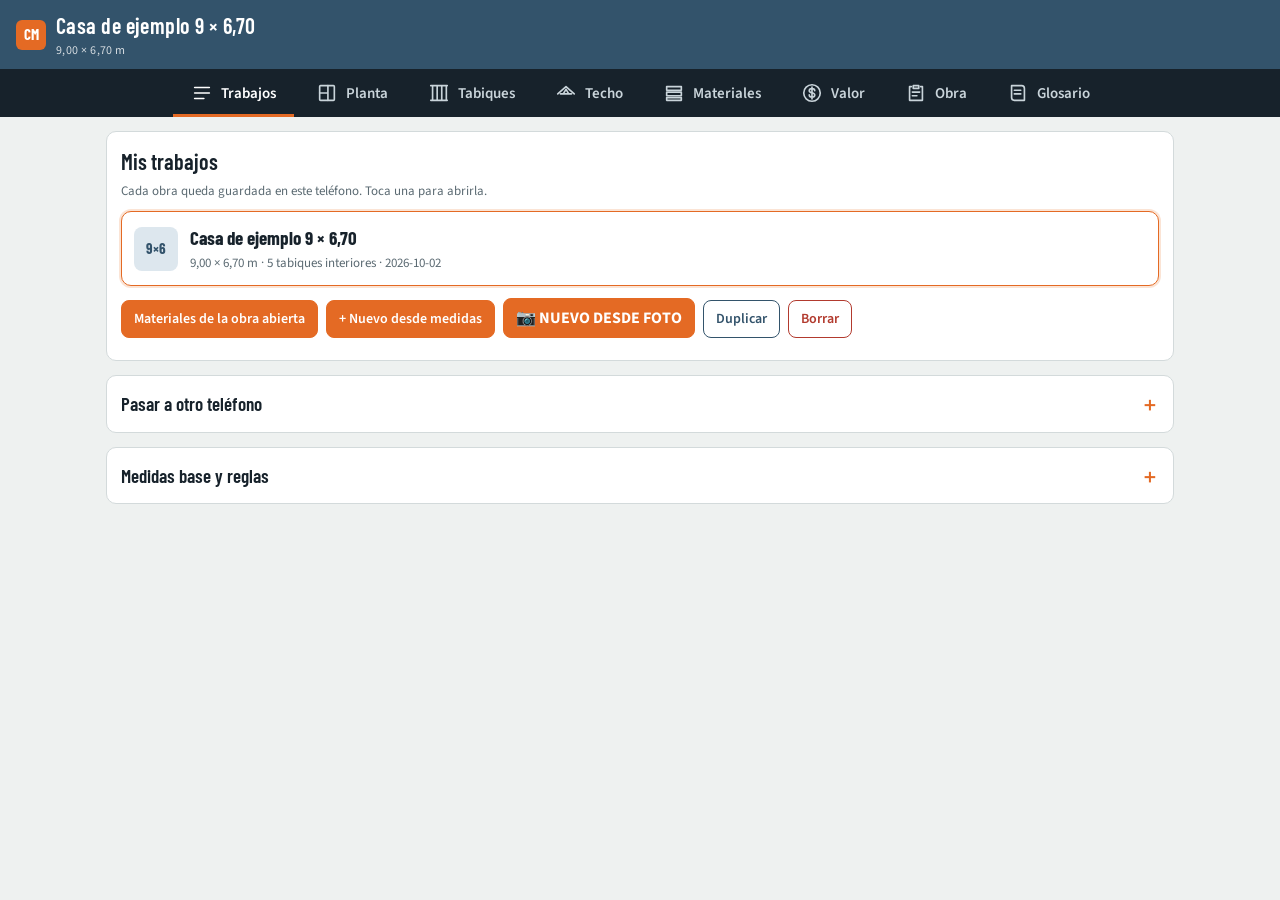
==== cubicador/index.html @ 09c69c4e "cubicador v0.18c: fierros 3 mm, pollos automaticos, cerchas en orden Co-Authored-By: Claude Opus 5.5" ====
<!doctype html>
<html lang="es">
<head>
<meta charset="utf-8">
<meta name="viewport" content="width=device-width, initial-scale=1, viewport-fit=cover">
<meta name="theme-color" content="#33536b">
<meta charset="utf-8">
<title>Cubicador Metalcon</title>
<link rel="preconnect" href="https://fonts.googleapis.com">
<link rel="stylesheet" href="https://fonts.googleapis.com/css2?family=Barlow+Condensed:wght@500;600;700&family=Source+Sans+3:wght@400;600;700&family=IBM+Plex+Mono:wght@400;500&display=swap">
<style>
:root{
  --ground:#eef1f0; --panel:#ffffff; --panel2:#f5f7f6; --ink:#17222b; --muted:#5b6a72; --line:#d3dadb;
  --steel:#33536b; --steel-soft:#dde7ee; --accent:#e46a24; --accent-soft:#fbe4d5;
  --osb:#b5742a; --osb-soft:#f3e3cc; --vol:#23808c; --vol-soft:#d3ecef;
  --warn:#a8620b; --warn-soft:#fbefd9; --bad:#b23a2e; --bad-soft:#f8dedb; --ok:#2f7d4a; --ok-soft:#dcefe2;
  --vano:#ffffff; --tab:#e3e9ec; --nav:#17222b; --navtx:#c9d4da;
  --display:"Barlow Condensed","Arial Narrow",Arial,sans-serif; --body:"Source Sans 3","Segoe UI",Roboto,Arial,sans-serif; --mono:"IBM Plex Mono",Consolas,monospace;
}
@media (prefers-color-scheme: dark){ :root:not([data-theme="light"]){ color-scheme:dark;
  --ground:#11171b; --panel:#1a2227; --panel2:#20292f; --ink:#e6ecef; --muted:#9aa9b1; --line:#33424a;
  --steel:#9db8cc; --steel-soft:#26343e; --accent:#f08a4b; --accent-soft:#3d2617; --osb:#e0a058; --osb-soft:#3d2e1b; --vol:#5cc0cc; --vol-soft:#173a3f;
  --warn:#e9a548; --warn-soft:#3b2c14; --bad:#f07c6f; --bad-soft:#41211d; --ok:#6cc58b; --ok-soft:#1b3424; --vano:#11171b; --tab:#26313a; --nav:#0b1013; --navtx:#9aa9b1; } }
:root[data-theme="dark"]{ color-scheme:dark;
  --ground:#11171b; --panel:#1a2227; --panel2:#20292f; --ink:#e6ecef; --muted:#9aa9b1; --line:#33424a;
  --steel:#9db8cc; --steel-soft:#26343e; --accent:#f08a4b; --accent-soft:#3d2617; --osb:#e0a058; --osb-soft:#3d2e1b; --vol:#5cc0cc; --vol-soft:#173a3f;
  --warn:#e9a548; --warn-soft:#3b2c14; --bad:#f07c6f; --bad-soft:#41211d; --ok:#6cc58b; --ok-soft:#1b3424; --vano:#11171b; --tab:#26313a; --nav:#0b1013; --navtx:#9aa9b1; }
*{box-sizing:border-box}
html,body{height:100%}
body{background:var(--ground);color:var(--ink);font-family:var(--body);font-size:15px;line-height:1.45;margin:0}
h1,h2,h3{font-family:var(--display);font-weight:600;margin:0;text-wrap:balance}
h2{font-size:22px} h3{font-size:18px}
.top{position:sticky;top:env(safe-area-inset-top,0px);z-index:5;background:var(--steel);color:#fff;padding:10px 16px;display:flex;align-items:center;gap:10px}
.top h1{font-size:22px;letter-spacing:.02em;flex:1;white-space:nowrap;overflow:hidden;text-overflow:ellipsis}
.top .logo{width:30px;height:30px;border-radius:6px;background:var(--accent);display:grid;place-items:center;font-family:var(--display);font-weight:700;color:#fff}
.top small{display:block;font-family:var(--body);font-size:12px;opacity:.8;font-weight:400}
main{padding:14px 16px calc(84px + env(safe-area-inset-bottom,0px));max-width:1100px;margin:0 auto}
section.s{display:none;flex-direction:column;gap:14px} section.s.on{display:flex}
nav.navb{position:fixed;left:0;right:0;bottom:0;background:var(--nav);display:grid;grid-template-columns:repeat(8,1fr);padding-bottom:env(safe-area-inset-bottom,0px);z-index:6}
nav.navb button{background:none;border:0;color:var(--navtx);font:600 10.5px var(--body);padding:8px 2px 9px;display:flex;flex-direction:column;align-items:center;gap:3px;cursor:pointer}
nav.navb button svg{width:22px;height:22px}
nav.navb button.on{color:#fff;box-shadow:inset 0 3px 0 var(--accent)}
.card{background:var(--panel);border:1px solid var(--line);border-radius:10px;padding:14px}
.card.sub{background:var(--panel2)}
.row{display:flex;flex-wrap:wrap;gap:8px;align-items:end}
.mini{font-size:13px;color:var(--muted)}
label.f{display:flex;flex-direction:column;gap:3px;font-size:11.5px;color:var(--muted);text-transform:uppercase;letter-spacing:.04em;font-weight:600}
input[type=text],select,textarea{font:inherit;font-size:16px;color:var(--ink);background:var(--panel);border:1px solid var(--line);border-radius:6px;padding:7px 9px;min-width:0;width:100%}
input.n{font-family:var(--mono);width:86px}
textarea{font-family:var(--mono);font-size:12px;height:90px}
button.b{font:600 14px var(--body);border:1px solid var(--steel);background:var(--panel);color:var(--steel);border-radius:8px;padding:8px 12px;cursor:pointer}
button.b.pri{background:var(--accent);border-color:var(--accent);color:#fff}
button.b.del{border-color:var(--bad);color:var(--bad)}
button.x{border:0;background:none;color:var(--muted);font-size:16px;padding:6px 8px;cursor:pointer}
button:focus-visible,input:focus,select:focus{outline:2px solid var(--accent);outline-offset:1px}
details>summary{cursor:pointer;font-family:var(--display);font-size:19px;font-weight:600;list-style:none;display:flex;justify-content:space-between;align-items:center}
details>summary::after{content:"＋";color:var(--accent)} details[open]>summary::after{content:"－"}
details .body{display:flex;flex-direction:column;gap:8px;margin-top:10px}
.item{display:flex;flex-wrap:wrap;gap:6px;align-items:end;padding:8px;border-radius:8px;background:var(--panel2);border:1px solid var(--line)}
.chips{display:flex;gap:6px;flex-wrap:wrap}
.chip{border:1px solid var(--line);background:var(--panel);border-radius:20px;padding:5px 11px;font-size:13px;cursor:pointer;color:var(--ink)}
.chip.on{background:var(--accent);border-color:var(--accent);color:#fff}
.tiles{display:grid;grid-template-columns:repeat(auto-fill,minmax(150px,1fr));gap:10px}
.tile{background:var(--panel);border:1px solid var(--line);border-radius:10px;padding:10px 12px;border-left:5px solid var(--steel)}
.tile b{display:block;font-family:var(--display);font-size:32px;line-height:1.05;font-variant-numeric:tabular-nums}
.tile span{font-size:13px;color:var(--muted)}
.tile.o{border-left-color:var(--osb)} .tile.v{border-left-color:var(--vol)} .tile.f{border-left-color:var(--accent)}
.notes{display:flex;flex-direction:column;gap:6px;margin:0;padding:0;list-style:none}
.notes li{padding:8px 10px;border-radius:6px;font-size:14px}
.notes li.bad{background:var(--bad-soft);border-left:3px solid var(--bad)} .notes li.warn{background:var(--warn-soft);border-left:3px solid var(--warn)}
.notes li.ok{background:var(--ok-soft);border-left:3px solid var(--ok)} .notes li.info{background:var(--panel2);border-left:3px solid var(--steel)}
.elev{overflow-x:auto;margin-top:8px} .elev svg{display:block;height:260px;width:auto;max-width:none;min-width:0}
#techo-out .elev svg{height:auto;width:100%;min-width:520px}
.plano{cursor:crosshair;background:var(--panel);border:1px solid var(--line);border-radius:10px;overflow:auto;touch-action:manipulation}
.plano svg{display:block;width:100%;min-width:640px;height:auto}
.cotas{font-family:var(--mono);font-size:12.5px;line-height:1.8;word-break:break-word}
.cotas .c,.c{padding:1px 3px;border-radius:3px;white-space:nowrap}
.k-osb{background:var(--osb-soft);color:var(--osb)} .k-vol{background:var(--vol-soft);color:var(--vol)}
.k-ext,.k-peg,.k-uni{background:var(--steel-soft);color:var(--steel);font-weight:500} .k-jam,.k-T{background:var(--steel-soft);color:var(--ink);font-weight:500} .k-gri{color:var(--muted)}
.lleva{margin:4px 0 6px;padding-left:18px;font-family:var(--body);font-size:13.5px;line-height:1.5}
.legend{display:flex;flex-wrap:wrap;gap:12px;font-size:13px;color:var(--muted)} .legend i{display:inline-block;width:12px;height:12px;border-radius:2px;margin-right:4px;vertical-align:-1px}
.tw{overflow-x:auto} table{border-collapse:collapse;width:100%;font-size:14px}
th{font-family:var(--display);font-weight:600;font-size:15px;text-align:left;border-bottom:1.5px solid var(--ink);padding:5px 8px}
td{border-bottom:1px solid var(--line);padding:5px 8px;font-variant-numeric:tabular-nums;vertical-align:top} td.m{font-family:var(--mono);font-size:13px}
.bar{display:flex;height:16px;border:1px solid var(--line);border-radius:2px;overflow:hidden;min-width:200px}
.bar span{display:block;height:100%;border-right:1px solid var(--panel);background:var(--steel)} .bar span.s{background:var(--panel2);border-right:0}
.pill{display:inline-block;font-size:12px;font-weight:700;padding:1px 7px;border-radius:10px;background:var(--steel-soft);color:var(--steel);vertical-align:2px;margin-left:6px}
.job{display:flex;gap:12px;align-items:center;padding:12px;border-radius:10px;border:1px solid var(--line);background:var(--panel);cursor:pointer}
.job.on{border-color:var(--accent);box-shadow:0 0 0 2px var(--accent-soft)}
.job .ic{width:44px;height:44px;border-radius:8px;background:var(--steel-soft);display:grid;place-items:center;font-family:var(--display);font-weight:700;color:var(--steel)}
.job b{font-family:var(--display);font-size:19px;display:block}
.glosa{display:grid;grid-template-columns:repeat(auto-fill,minmax(250px,1fr));gap:10px 22px;margin:16px 0 0}
.glosa dt{font-family:var(--display);font-weight:600;font-size:17px} .glosa dd{margin:2px 0 0;font-size:14px;color:var(--muted)}
@media (min-width:900px){ .top{position:static} nav.navb{position:sticky;top:env(safe-area-inset-top,0px);bottom:auto;grid-template-columns:repeat(8,auto);justify-content:center;gap:4px} nav.navb button{flex-direction:row;font-size:15px;padding:12px 18px;gap:8px;min-height:48px;align-items:center} nav.navb button.on{box-shadow:inset 0 -3px 0 var(--accent)} main{padding-bottom:30px} }
.paso{display:flex;gap:10px;align-items:flex-start;padding:10px;border-radius:10px;border:1px solid var(--line);background:var(--panel2);cursor:pointer;text-align:left;font:inherit;color:var(--ink)}
.paso .n{flex:none;width:28px;height:28px;border-radius:50%;display:grid;place-items:center;font-family:var(--display);font-weight:700;background:var(--line);color:var(--ink)}
.paso.ok .n{background:var(--ok);color:#fff} .paso.op .n{background:var(--steel-soft);color:var(--steel)}
.paso b{display:block;font-family:var(--display);font-size:17px} .paso span{font-size:12.5px;color:var(--muted)}
.subir{display:flex;gap:14px;align-items:center;background:var(--accent);color:#fff;border-radius:12px;padding:16px 18px;cursor:pointer;box-shadow:0 3px 0 rgba(0,0,0,.18)}
.subir:hover{filter:brightness(1.05)} .subir .ico{font-size:34px;line-height:1}
.subir b{display:block;font-family:var(--display);font-size:26px;letter-spacing:.04em;font-weight:700} .subir span span{font-size:14px;opacity:.95}
.hint{background:var(--accent-soft);border-radius:8px;padding:8px 10px;font-size:14px}
dialog#dl-dlg{border:0;border-radius:14px;padding:18px;max-width:560px;width:calc(100% - 32px);background:var(--panel);color:var(--ink);box-shadow:0 10px 40px rgba(0,0,0,.35)}
dialog#dl-dlg::backdrop{background:rgba(10,15,20,.55)} .dl-ops{display:flex;flex-wrap:wrap;gap:8px} .dl-ops .chip{display:flex;gap:6px;align-items:center;cursor:pointer}
.dl-ops input{margin:0;width:18px;height:18px} button.b:disabled{opacity:.5;cursor:wait}
.ob-grid{display:grid;grid-template-columns:repeat(auto-fill,minmax(150px,1fr));gap:8px} .ob-grid .ob-ancho{grid-column:1/-1}
.ob-item{border:1px solid var(--line);border-radius:10px;padding:8px 10px;background:var(--panel2)} .ob-item.ob-pend{border-left:4px solid var(--warn)}
.oa-dia{border:1px solid var(--line);background:var(--panel);border-radius:10px;padding:5px 0;font-size:12px;line-height:1.25;cursor:pointer;color:var(--ink);text-align:center} .oa-dia.on{background:var(--accent);border-color:var(--accent);color:#fff} .oa-dia small{display:block;font-size:11px;opacity:.75}
.oa-pag{border:0;background:none;padding:0 2px;font-size:15px;cursor:pointer;line-height:1} .oa-cel{text-align:center;white-space:nowrap}
.ob-tag{font-size:12px;font-weight:700;padding:3px 8px;border-radius:20px;background:var(--steel-soft);color:var(--steel)} .ob-tag.warn{background:var(--warn-soft);color:var(--warn)} .ob-tag.ok{background:var(--ok-soft);color:var(--ok)}
.tile.warn{border-left-color:var(--warn)}
input[type=date],input[type=time]{font:inherit;font-size:16px;color:var(--ink);background:var(--panel);border:1px solid var(--line);border-radius:6px;padding:7px 9px;min-width:0;width:100%}
/* plantilla de armado de la cercha (14-oct) */
.pla{overflow-x:auto;margin-top:6px;border:1px solid var(--line);border-radius:8px} .pla svg{display:block;width:100%;height:auto;min-width:680px} .dl-b .pla{overflow:visible} .dl-b .pla svg{min-width:0}
</style>
</head>
<body>

<header class="top"><div class="logo">CM</div><h1 id="titulo">Cubicador Metalcon<small id="subtitulo"></small></h1></header>
<nav class="navb" id="nav"></nav>
<main>
  <!-- TRABAJOS -->
  <section class="s on" id="s-trabajos">
    <div class="card"><h2>Mis trabajos</h2><p class="mini" style="margin:4px 0 10px">Cada obra queda guardada en este teléfono. Toca una para abrirla.</p><div id="lista" style="display:flex;flex-direction:column;gap:8px"></div>
      <div class="row" style="margin-top:12px"><button class="b pri" data-ir2="materiales">Materiales de la obra abierta</button><button class="b pri" id="nuevo">+ Nuevo desde medidas</button><button class="b pri" id="nuevo-foto" style="font-size:16px;font-weight:700">📷 NUEVO DESDE FOTO</button><button class="b" id="duplicar">Duplicar</button><button class="b del" id="borrar">Borrar</button></div>
      <p class="mini" id="msg-trab" style="margin:8px 0 0"></p></div>
    <div class="card"><details><summary>Pasar a otro teléfono</summary><div class="body">
      <p class="mini">Copia el texto del trabajo abierto y pégalo en el otro teléfono.</p>
      <div class="row"><button class="b" id="exportar">Copiar trabajo</button><button class="b" id="importar">Cargar lo pegado</button></div>
      <textarea id="txt" placeholder="Pega aquí un trabajo copiado"></textarea></div></details></div>
    <div class="card"><details><summary>Medidas base y reglas</summary><div class="body"><div class="row" id="params"></div></div></details></div>
  </section>

  <!-- PLANTA -->
  <section class="s" id="s-planta">
    <label class="subir"><input type="file" accept="image/*" id="foto-in2" hidden><span class="ico">📷</span><span><b>SUBIR FOTO DEL PLANO</b><span>Toca aquí, elige la foto y cálcala encima</span></span></label>
    <div class="card"><div class="row" style="justify-content:space-between;align-items:center"><h2>Cubicar en 5 pasos</h2></div><p class="mini" style="margin:4px 0 8px">Puedes ver los materiales en cualquier momento: con cada dato que agregas, la cubicación se completa sola.</p><div id="pasos" style="display:grid;grid-template-columns:repeat(auto-fill,minmax(180px,1fr));gap:8px"></div></div>
    <div class="card"><div class="row" style="justify-content:space-between"><h2>Planta</h2><div class="chips" id="modos"></div></div>
      <p class="mini" style="margin:4px 0 8px" id="ayuda-planta">Todo se calcula desde este dibujo. Cotas en metros, desde la esquina exterior noroeste (arriba a la izquierda).</p>
      <div class="plano" id="plano"></div>
      <div class="row" style="margin-top:10px;align-items:center" id="foto-ctrl">
        <label class="b" style="cursor:pointer">📷 Foto del plano de fondo<input type="file" accept="image/*" id="foto-in" hidden></label>
        <button class="b" id="foto-cal" hidden>Ajustar foto a la casa</button>
        <label class="mini" id="foto-op-l" hidden>Transparencia <input type="range" id="foto-op" min="10" max="90" value="45" style="vertical-align:middle;width:110px"></label>
        <button class="b del" id="foto-quitar" hidden>Quitar foto</button></div>
      <div class="row" style="margin-top:10px"><button class="b pri" data-ir2="materiales">Ver materiales de esta obra →</button><button class="b" data-ir2="tabiques">Ver tabiques</button><button class="b" data-ir2="techo">Ver techo</button><button class="b" data-ir-base>Ver base (pollos y fierros)</button><button class="b" data-dl="plano">⬇️ Descargar o imprimir el plano</button></div></div>
    <div class="card"><details open><summary>Contorno</summary><div class="body" id="f-contorno"></div></details></div>
    <div class="card"><details><summary>Tabiques interiores</summary><div class="body"><div id="f-tabiques" style="display:flex;flex-direction:column;gap:8px"></div><button class="b" id="add-tab">+ Tabique</button></div></details></div>
    <div class="card"><details><summary>Puertas y ventanas</summary><div class="body"><div id="f-vanos" style="display:flex;flex-direction:column;gap:8px"></div><button class="b" id="add-vano">+ Vano</button></div></details></div>
    <div class="card"><details><summary>Recintos</summary><div class="body"><p class="mini">Elige «Ubicar recinto» arriba del dibujo y toca dentro de cada habitación. Baño y cocina llevan internit.</p><div id="f-recintos" style="display:flex;flex-direction:column;gap:8px"></div><button class="b" id="add-rec">+ Recinto</button>
      <h3 style="margin-top:8px">Zona húmeda dentro de un recinto</h3><p class="mini">Por ejemplo, la cocina dentro del living: un rectángulo; las caras de muro que quedan dentro llevan internit.</p><div id="f-zonas" style="display:flex;flex-direction:column;gap:8px"></div><button class="b" id="add-zona">+ Zona</button></div></details></div>
    <div class="card"><details><summary>Techo</summary><div class="body"><div class="row" id="f-techo"></div></div></details></div>
    <div class="card"><details><summary>Base (pollos o radier)</summary><div class="body"><p class="mini" id="base-nota">Filas de pollos a lo largo de la casa: atrás y mitad de atrás cada 2,00; bajo el tabique de apoyo, mitad de adelante y frente cada 1,50. Sobre cada fila un perfil cuadrado 100×100, perímetro en 100×100, travesaños 50×50 y diagonales en el frente y el costado más alto.</p><div class="row" id="f-base"></div></div></details></div>
  </section>

  <!-- TABIQUES -->
  <section class="s" id="s-tabiques">
    <div class="card"><h2 style="margin-bottom:8px">Avisos</h2><ul class="notes" id="avisos"></ul></div>
    <div class="card"><div class="row" style="justify-content:space-between"><h2>Mejor disposición</h2><button class="b pri" id="buscar-dispo">Buscar</button></div>
      <p class="mini" style="margin:4px 0 8px">Lo que el cliente quiere justo en su lugar se marca con 📌 «No mover» en la Planta (o con la casilla en la lista), y aquí no se toca. Si corres un poco una ventana, una puerta o un tabique interior, sus pies derechos pueden caer justo donde ya hay uno (una junta de plancha, por ejemplo) y te ahorras perfiles. La app prueba moverlos hasta 10 cm, uno por uno, y te muestra los que ahorran sin perder el fleje de las esquinas ni dejar uniones sin espacio para el taladro. Revisa que se siga viendo bien y toca «Aplicar».</p><ul class="notes" id="sug"><li class="info">Toca «Buscar» para revisar esta obra.</li></ul></div>
    <div class="card"><div class="row" style="justify-content:space-between;align-items:center"><h2>Cada tabique</h2><button class="b" data-dl="tabiques">⬇️ Descargar o imprimir</button></div>
      <div class="legend" style="margin-top:6px"><span><i style="background:var(--steel)"></i>pilar, extremo, unión, jamba, T</span><span><i style="background:var(--osb)"></i>junta OSB (afuera)</span><span><i style="background:var(--vol)"></i>junta forro interior</span><span><i style="background:var(--muted)"></i>grilla</span></div>
      <div id="elevs" style="display:flex;flex-direction:column;gap:18px;margin-top:10px"></div></div>
  </section>

  <!-- TECHO -->
  <section class="s" id="s-techo"><div class="card"><div class="row" style="justify-content:space-between;align-items:center"><h2 style="margin-bottom:4px">Cerchas y techumbre</h2><button class="b" data-dl="techo">⬇️ Descargar o imprimir</button></div><div id="techo-out"></div></div></section>

  <!-- MATERIALES -->
  <section class="s" id="s-materiales">
    <div class="card"><div class="row" style="justify-content:space-between"><h2>Materiales</h2><div class="row"><button class="b pri" data-dl="materiales">⬇️ Descargar todo (PDF)</button><button class="b" id="copiar-lista">Copiar lista</button></div></div><div id="tiles" style="margin-top:6px"></div><p class="mini" id="msg-lista"></p></div>
    <div class="card"><h2 style="margin-bottom:6px">Planchas</h2><div id="planchas"></div></div>
    <div class="card"><h2 style="margin-bottom:6px">Despiece en perfiles</h2><div id="cortes" style="display:flex;flex-direction:column;gap:14px"></div></div>
  </section>

  <!-- VALOR -->
  <section class="s" id="s-valor">
    <div class="card"><div class="row" style="justify-content:space-between;align-items:center"><h2>Valor de los materiales</h2><div class="row"><button class="b" data-dl="valor">⬇️ Descargar</button><button class="b pri" id="copiar-valor">Copiar presupuesto</button></div></div>
      <p class="mini" style="margin:4px 0 10px">Las cantidades salen solas de la cubicación. Escribe el precio unitario de cada cosa (en pesos) y se suma todo. Los precios quedan guardados en el teléfono y sirven para las próximas obras.</p>
      <div class="tw"><table id="tabla-valor"></table></div>
      <div class="row" style="margin-top:10px;align-items:center"><label class="chip" style="display:flex;gap:6px;align-items:center"><input type="checkbox" id="con-iva" style="margin:0">Sumar IVA (19 %)</label><span class="mini" id="msg-valor"></span></div></div>
    <details class="card" style="margin-top:12px"><summary><b>💼 Precio al cliente</b> <span class="mini">· aparte del costo</span></summary><p class="mini" style="margin:6px 0">Materiales a costo más un recargo (35 % como mínimo) y la mano de obra, que se cobra casi lo mismo que cuestan los materiales. Los porcentajes se pueden cambiar.</p><div class="tw" id="precio-cliente"></div></details>
  </section>


  <!-- OBRA: registro de compras, gastos, extras y asistencia (10-oct) -->
  <section class="s" id="s-obra">
    <div class="card"><div class="row" style="justify-content:space-between;align-items:center"><h2>Registro de obra · <span id="ob-titulo"></span></h2><button class="b" data-dl="obra">⬇️ Descargar o imprimir</button></div>
      <p class="mini" style="margin:4px 0 10px">Compras, viajes de vertedero y flete, extras que el cliente debe devolver y la asistencia del personal. Queda guardado en este teléfono; los trabajos a trato (precio cerrado, como pintura u hojalatería) se anotan como gasto «Trabajo a trato» y se marcan al pagarlos. Para pasárselo a otra persona usa «Enviar registro» y ella lo carga con «Cargar registro recibido».</p>
      <div class="row" style="align-items:flex-end"><label class="f" style="max-width:260px">¿Quién anota en este teléfono?<input type="text" id="ob-quien" placeholder="Ej.: Cristian o Pedro" list="ob-personas"></label></div>
      <div class="row" style="margin-top:10px"><button class="b pri" id="ob-enviar">📤 Enviar registro</button><button class="b" id="ob-excel">📊 Excel</button><label class="b" style="display:inline-flex;align-items:center;cursor:pointer">📥 Cargar registro recibido<input type="file" id="ob-cargar" accept=".json,application/json" style="display:none"></label></div>
      <p class="mini" id="ob-msg" style="margin:8px 0 0;min-height:1.2em"></p></div>

    <div class="card" id="ob-resumen"></div>

    <div class="card"><details id="ob-form-det" open><summary><b>＋ Anotar compra o gasto</b></summary><div class="body">
      <div class="ob-grid">
        <label class="f">Fecha<input type="date" id="oc-fecha"></label>
        <label class="f">Tipo<select id="oc-tipo"></select></label>
        <label class="f ob-ancho">Qué se compró o se hizo<input type="text" id="oc-detalle" placeholder="Ej.: 20 perfiles C 90 · 2 viajes al vertedero"></label>
        <label class="f">Dónde / proveedor<input type="text" id="oc-prov" placeholder="Ej.: Sodimac"></label>
        <label class="f">Documento<select id="oc-doc"></select></label>
        <label class="f">N° de documento<input type="text" id="oc-num" inputmode="numeric"></label>
        <label class="f">Etapa de la obra<select id="oc-etapa"></select></label>
        <label class="f">Monto total ($)<input type="text" id="oc-monto" inputmode="numeric" placeholder="Ej.: 125.990"></label>
        <label class="f">Quién lo compró<input type="text" id="oc-compro" list="ob-personas"></label>
        <label class="f">Quién lo pagó<input type="text" id="oc-pago" list="ob-pagadores" value="La empresa"></label>
      </div>
      <div class="row" style="margin-top:8px;align-items:center;gap:14px">
        <label class="chip" style="display:flex;gap:6px;align-items:center"><input type="checkbox" id="oc-extra" style="margin:0">Es <b>extra</b>: se le cobra al cliente</label>
        <label class="b" style="display:inline-flex;align-items:center;cursor:pointer">📷 Foto de la boleta<input type="file" id="oc-foto" accept="image/*" capture="environment" style="display:none"></label>
        <span class="mini" id="oc-foto-ok"></span>
      </div>
      <p class="mini" style="margin:6px 0">«Quién lo pagó»: si pagó la empresa o el cliente, no hay nada que devolver. Si lo adelantó otra persona (por ejemplo Pedro), queda como <b>por devolverle</b> hasta que lo marques devuelto.</p>
      <div class="row"><button class="b pri" id="oc-agregar">Guardar</button><span class="mini" id="oc-msg"></span></div>
    </div></details></div>

    <div class="card"><div class="row" style="justify-content:space-between;align-items:center"><h2>Compras y gastos</h2>
      <select id="ob-filtro" style="width:auto"><option value="todo">Todo</option><option value="cobrar">Extras por cobrar</option><option value="devolver">Por devolver a quien adelantó</option><option value="viajes">Viajes (vertedero y flete)</option><option value="cliente">Pagado por el cliente</option><option value="trato">Trabajos a trato</option></select></div>
      <div id="ob-lista" style="display:flex;flex-direction:column;gap:8px;margin-top:8px"></div></div>

    <div class="card"><h2>Asistencia de la semana</h2>
      <div class="row" style="align-items:center;justify-content:space-between;gap:6px"><button class="b" id="oa-sem-ant">◀ Semana</button><b id="oa-sem-tit" style="text-align:center"></b><button class="b" id="oa-sem-sig">Semana ▶</button></div>
      <div id="oa-dias" style="display:grid;grid-template-columns:repeat(7,1fr);gap:4px;margin-top:8px"></div>
      <div id="oa-atrasado"></div>
      <div class="row" style="align-items:flex-end;margin-top:6px"><label class="f" style="max-width:200px">Ir a otra fecha<input type="date" id="oa-fecha"></label></div>
      <h3 id="oa-dia-tit" style="margin:12px 0 0"></h3>
      <div class="row" style="margin-top:8px"><button class="b pri" id="oa-parte">📤 Parte del día (imagen)</button><button class="b" id="oa-parte-pdf">📄 Parte del día en PDF</button></div>
      <p class="mini" style="margin:4px 0 0">El parte junta <b>todas las obras</b> de ese día: quién vino, quién no, entrada, salida, horas y qué hizo.</p>
      <div id="oa-lista" style="display:flex;flex-direction:column;gap:8px;margin-top:10px"></div>
      <label class="f" style="margin-top:10px">Tareas y novedades del día (libro de obra)<textarea id="oa-nota" rows="3" placeholder="Qué se hizo, qué faltó, visitas, clima, problemas…"></textarea></label>
      <div id="oa-semana" style="margin-top:12px"></div>
      <div class="row" style="margin-top:8px"><button class="b pri" id="oa-sem-parte">📅 Enviar semana (imagen)</button><button class="b" id="oa-sem-pdf">📄 Semana en PDF</button></div>
      <p class="mini" style="margin:4px 0 0">La semana va de lunes a domingo, con todas las obras: días, horas, lo pagado y lo que falta pagar.</p>
      <details id="oa-personal" style="margin-top:10px"><summary><b>Personal</b> <span class="mini">· nombres, oficio y forma de pago</span></summary><div class="body">
        <div id="oa-gente" style="display:flex;flex-direction:column;gap:6px"></div>
        <div class="ob-grid" style="margin-top:8px"><label class="f">Nombre<input type="text" id="og-nombre"></label><label class="f">Oficio<input type="text" id="og-oficio" placeholder="Ej.: maestro de 1.ª"></label><label class="f">Forma de pago<select id="og-forma"><option value="dia">Por día</option><option value="trato">A trato (precio por trabajo terminado)</option></select></label><label class="f">Pago por día ($)<input type="text" id="og-pago" inputmode="numeric" placeholder="si es por día"></label></div>
        <div class="row" style="margin-top:6px"><button class="b" id="og-agregar">+ Agregar persona</button></div>
      </div></details>
    </div>
    <datalist id="ob-personas"></datalist><datalist id="ob-pagadores"></datalist>
  </section>

  <!-- GLOSARIO -->
  <section class="s" id="s-glosario"><div class="card" id="glosario">
    <h2>Glosario: qué es cada pieza</h2>
    <p class="mini" style="margin:4px 0 12px;max-width:75ch">Para quien no es del rubro. El dibujo es un tabique visto de frente, con un pilar, una ventana, una puerta y la llegada de un tabique interior. Cada número corresponde a una definición de abajo.</p>
    <div class="elev">
      <svg viewBox="-40 -70 760 400" role="img" aria-label="Tabique con sus piezas numeradas" style="min-width:620px">
        <g font-family="IBM Plex Mono,monospace" font-size="12">
          <!-- fleje -->
          <path d="M0 0 L244 240 M0 240 L244 0" stroke="var(--osb)" stroke-width="2.5" stroke-dasharray="8 4" fill="none"/>
          <!-- soleras -->
          <rect x="0" y="-6" width="640" height="6" fill="var(--steel)"/>
          <rect x="0" y="240" width="640" height="6" fill="var(--steel)"/>
          <!-- pilar -->
          <rect x="0" y="0" width="9" height="240" fill="var(--steel)"/><path d="M0 0 L9 240 M0 240 L9 0" stroke="var(--panel)" stroke-width="1"/>
          <!-- pies derechos -->
          <g fill="var(--muted)">
            <rect x="9" y="0" width="4" height="240"/><rect x="47" y="0" width="4" height="240"/><rect x="87" y="0" width="4" height="240"/>
            <rect x="120" y="0" width="4" height="240" fill="var(--osb)"/><rect x="160" y="0" width="4" height="240"/><rect x="200" y="0" width="4" height="240"/>
            <rect x="242" y="0" width="4" height="240" fill="var(--osb)"/>
            <rect x="380" y="0" width="4" height="240" fill="var(--steel)"/><rect x="420" y="0" width="4" height="240"/>
            <rect x="460" y="0" width="4" height="240"/><rect x="584" y="0" width="4" height="240" fill="var(--steel)"/><rect x="599" y="0" width="4" height="240" fill="var(--steel)"/><rect x="636" y="0" width="4" height="240"/>
          </g>
          <!-- ventana -->
          <rect x="260" y="40" width="120" height="100" fill="var(--vano)" stroke="var(--steel)"/>
          <rect x="256" y="0" width="4" height="240" fill="var(--steel)"/>
          <rect x="260" y="36" width="120" height="4" fill="var(--steel)"/><rect x="260" y="140" width="120" height="4" fill="var(--steel)"/>
          <g fill="var(--steel)"><rect x="289" y="0" width="3" height="36"/><rect x="319" y="0" width="3" height="36"/><rect x="349" y="0" width="3" height="36"/>
          <rect x="289" y="144" width="3" height="96"/><rect x="319" y="144" width="3" height="96"/><rect x="349" y="144" width="3" height="96"/></g>
          <!-- puerta -->
          <rect x="480" y="35" width="85" height="205" fill="var(--vano)" stroke="var(--steel)"/>
          <rect x="476" y="0" width="4" height="240" fill="var(--steel)"/><rect x="565" y="0" width="4" height="240" fill="var(--steel)"/>
          <rect x="480" y="31" width="85" height="4" fill="var(--steel)"/>
          <g fill="var(--steel)"><rect x="509" y="0" width="3" height="31"/><rect x="539" y="0" width="3" height="31"/></g>
          <!-- union en T -->
          <rect x="588" y="0" width="11" height="240" fill="var(--vol-soft)" stroke="var(--vol)" stroke-dasharray="4 3"/>
          <!-- numeros -->
          <g fill="var(--ink)" font-weight="600">
            <circle cx="-22" cy="-3" r="10" fill="var(--panel2)" stroke="var(--ink)"/><text x="-22" y="1" text-anchor="middle">1</text>
            <circle cx="-22" cy="243" r="10" fill="var(--panel2)" stroke="var(--ink)"/><text x="-22" y="247" text-anchor="middle">2</text>
            <circle cx="4" cy="-40" r="10" fill="var(--panel2)" stroke="var(--ink)"/><text x="4" y="-36" text-anchor="middle">3</text>
            <line x1="4" y1="-30" x2="4" y2="-6" stroke="var(--ink)"/>
            <circle cx="49" cy="-40" r="10" fill="var(--panel2)" stroke="var(--ink)"/><text x="49" y="-36" text-anchor="middle">4</text>
            <line x1="49" y1="-30" x2="49" y2="-6" stroke="var(--ink)"/>
            <circle cx="122" cy="-40" r="10" fill="var(--panel2)" stroke="var(--ink)"/><text x="122" y="-36" text-anchor="middle">5</text>
            <line x1="122" y1="-30" x2="122" y2="-6" stroke="var(--ink)"/>
            <circle cx="160" cy="120" r="10" fill="var(--panel2)" stroke="var(--ink)"/><text x="160" y="124" text-anchor="middle">6</text>
            <circle cx="258" cy="-40" r="10" fill="var(--panel2)" stroke="var(--ink)"/><text x="258" y="-36" text-anchor="middle">7</text>
            <line x1="258" y1="-30" x2="258" y2="-6" stroke="var(--ink)"/>
            <circle cx="320" cy="90" r="10" fill="var(--panel2)" stroke="var(--ink)"/><text x="320" y="94" text-anchor="middle">8</text>
            <circle cx="405" cy="38" r="10" fill="var(--panel2)" stroke="var(--ink)"/><text x="405" y="42" text-anchor="middle">9</text>
            <line x1="395" y1="38" x2="380" y2="38" stroke="var(--ink)"/>
            <circle cx="305" cy="-40" r="10" fill="var(--panel2)" stroke="var(--ink)"/><text x="305" y="-36" text-anchor="middle">10</text>
            <line x1="305" y1="-30" x2="305" y2="-6" stroke="var(--ink)"/>
            <circle cx="405" cy="142" r="10" fill="var(--panel2)" stroke="var(--ink)"/><text x="405" y="146" text-anchor="middle">11</text>
            <line x1="395" y1="142" x2="380" y2="142" stroke="var(--ink)"/>
            <circle cx="405" cy="200" r="10" fill="var(--panel2)" stroke="var(--ink)"/><text x="405" y="204" text-anchor="middle">12</text>
            <line x1="395" y1="200" x2="352" y2="200" stroke="var(--ink)"/>
            <circle cx="522" cy="140" r="10" fill="var(--panel2)" stroke="var(--ink)"/><text x="522" y="144" text-anchor="middle">13</text>
            <circle cx="594" cy="-40" r="10" fill="var(--panel2)" stroke="var(--ink)"/><text x="594" y="-36" text-anchor="middle">14</text>
            <line x1="594" y1="-30" x2="594" y2="-6" stroke="var(--ink)"/>
            <circle cx="200" cy="200" r="10" fill="var(--panel2)" stroke="var(--ink)"/><text x="200" y="204" text-anchor="middle">15</text>
          </g>
          <text x="0" y="290" fill="var(--muted)">0</text><text x="9" y="275" fill="var(--muted)">0,09</text><text x="40" y="290" fill="var(--muted)">0,49</text><text x="110" y="290" fill="var(--osb)">1,22</text><text x="232" y="290" fill="var(--osb)">2,44</text>
          <text x="640" y="290" text-anchor="end" fill="var(--muted)">alto 2,40 · cotas desde la esquina exterior</text>
        </g>
      </svg>
    </div>

    <div class="row" style="gap:18px;align-items:flex-start;margin-top:12px">
      <figure style="margin:0;flex:1 1 220px">
        <svg viewBox="0 0 260 120" role="img" aria-label="Corte de perfil C y perfil U" style="width:100%;max-width:320px">
          <g fill="none" stroke="var(--steel)" stroke-width="4" stroke-linejoin="miter">
            <path d="M60 20 L20 20 L20 100 L60 100"/><path d="M60 20 L60 30 M60 100 L60 90" stroke-width="3"/>
            <path d="M200 20 L160 20 L160 100 L200 100"/>
          </g>
          <g font-family="IBM Plex Mono,monospace" font-size="11" fill="var(--ink)">
            <text x="40" y="12" text-anchor="middle">C 90</text><text x="180" y="12" text-anchor="middle">U 92</text>
            <text x="8" y="64" text-anchor="middle" transform="rotate(-90 8 64)">90 mm</text><text x="148" y="64" text-anchor="middle" transform="rotate(-90 148 64)">92 mm</text>
            <text x="40" y="116" text-anchor="middle" fill="var(--muted)">con pestañas</text><text x="180" y="116" text-anchor="middle" fill="var(--muted)">sin pestañas</text>
          </g>
        </svg>
        <figcaption class="mini">Perfiles vistos en corte. El C entra dentro del U.</figcaption>
      </figure>
      <figure style="margin:0;flex:1 1 260px">
        <svg viewBox="0 0 300 170" role="img" aria-label="Cielo visto desde abajo con perimetral y omegas" style="width:100%;max-width:380px">
          <rect x="10" y="10" width="280" height="150" fill="var(--panel2)" stroke="var(--steel)" stroke-width="5"/>
          <g stroke="var(--vol)" stroke-width="2.5"><line x1="10" y1="40" x2="290" y2="40"/><line x1="10" y1="70" x2="290" y2="70"/><line x1="10" y1="100" x2="290" y2="100"/><line x1="10" y1="130" x2="290" y2="130"/></g>
          <rect x="10" y="10" width="140" height="90" fill="none" stroke="var(--muted)" stroke-dasharray="5 3"/>
          <g font-family="IBM Plex Mono,monospace" font-size="11" fill="var(--ink)">
            <text x="150" y="58" text-anchor="middle">volcanita 1,20 × 2,40</text>
            <text x="284" y="34" text-anchor="end" fill="var(--vol)">omega cada 40</text>
            <text x="150" y="155" text-anchor="middle" fill="var(--steel)">ángulo perimetral (borde)</text>
          </g>
        </svg>
        <figcaption class="mini">Cielo visto desde abajo.</figcaption>
      </figure>
      <figure style="margin:0;flex:1 1 260px">
        <svg viewBox="0 0 320 130" role="img" aria-label="Cercha de dos aguas con diagonales" style="width:100%;max-width:400px">
          <g stroke="var(--steel)" stroke-width="3" fill="none">
            <path d="M10 110 L160 30 L310 110 Z"/>
            <path d="M47 110 L60 83 M85 110 L60 83 M85 110 L110 57 M135 110 L110 57 M135 110 L160 30 M185 110 L160 30 M185 110 L210 57 M235 110 L210 57 M235 110 L260 83 M273 110 L260 83"/>
            <line x1="160" y1="30" x2="160" y2="110" stroke-dasharray="4 3"/>
          </g>
          <g font-family="IBM Plex Mono,monospace" font-size="11" fill="var(--ink)">
            <text x="168" y="74">1,20</text><text x="160" y="126" text-anchor="middle">tramo 6,70 + aleros</text><text x="160" y="22" text-anchor="middle">cumbrera</text>
          </g>
        </svg>
        <figcaption class="mini">Cercha de dos aguas, con diagonales.</figcaption>
      </figure>
    </div>

    <h3 style="margin-top:16px">Vanos grandes: dintel reticulado y dintel cajón</h3>
    <p class="mini" style="margin:4px 0 8px;max-width:75ch">Desde 1,20 de ancho el dintel se refuerza. El reticulado es una mini cercha que ocupa toda la altura entre el vano y la solera superior: como trabaja con toda esa altura, aguanta unas diez veces más que un dintel de un solo perfil. Las letras corresponden a las definiciones de abajo.</p>
    <div class="row" style="gap:18px;align-items:flex-start">
      <figure style="margin:0;flex:2 1 420px">
        <svg viewBox="-60 -40 790 330" role="img" aria-label="Dintel reticulado sobre una ventana corredera" style="width:100%;max-width:760px">
          <g font-family="IBM Plex Mono,monospace" font-size="12">
            <!-- soleras -->
            <rect x="0" y="0" width="500" height="7" fill="var(--steel)"/>
            <rect x="0" y="240" width="500" height="7" fill="var(--steel)"/>
            <!-- pies derechos de los lados -->
            <rect x="0" y="7" width="5" height="233" fill="var(--muted)"/><rect x="495" y="7" width="5" height="233" fill="var(--muted)"/>
            <!-- jambas (llegan a la solera superior) y puntales de jamba (bajo el dintel) -->
            <rect x="60" y="7" width="6" height="233" fill="var(--steel)"/><rect x="434" y="7" width="6" height="233" fill="var(--steel)"/>
            <rect x="67" y="62" width="6" height="178" fill="var(--osb)"/><rect x="427" y="62" width="6" height="178" fill="var(--osb)"/>
            <!-- cordón inferior (dintel) -->
            <rect x="66" y="55" width="368" height="7" fill="var(--steel)"/>
            <!-- montantes y diagonales del reticulado -->
            <g fill="var(--steel)"><rect x="128" y="7" width="4" height="48"/><rect x="190" y="7" width="4" height="48"/><rect x="250" y="7" width="4" height="48"/><rect x="310" y="7" width="4" height="48"/><rect x="370" y="7" width="4" height="48"/></g>
            <g stroke="var(--accent)" stroke-width="4"><line x1="70" y1="10" x2="128" y2="54"/><line x1="132" y1="10" x2="190" y2="54"/><line x1="194" y1="10" x2="250" y2="54"/><line x1="314" y1="54" x2="370" y2="10"/><line x1="374" y1="54" x2="430" y2="10"/><line x1="254" y1="54" x2="310" y2="10"/></g>
            <!-- ventana corredera con holgura -->
            <rect x="74" y="72" width="352" height="168" fill="var(--vano)" stroke="var(--vol)" stroke-width="2.5"/>
            <line x1="250" y1="72" x2="250" y2="240" stroke="var(--vol)" stroke-width="2"/>
            <rect x="74" y="62" width="352" height="10" fill="var(--vol-soft)"/>
            <!-- rótulos -->
            <g fill="var(--ink)" font-weight="600">
              <text x="250" y="-24" text-anchor="middle">A · solera superior (cordón de arriba)</text>
              <text x="250" y="-10" text-anchor="middle" fill="var(--accent)">B · diagonales en C 90 (bajan hacia el centro)</text>
              <text x="510" y="34">C · montantes</text>
              <text x="510" y="62">D · dintel (cordón de abajo)</text>
              <text x="510" y="86" font-weight="400" fill="var(--vol)">E · holgura 5-10 mm</text>
              <text x="-56" y="150" fill="var(--steel)">F · jamba</text>
              <text x="510" y="150" fill="var(--osb)">G · puntal de jamba</text><text x="510" y="166" font-weight="400" font-size="10">(el dintel apoya aquí)</text>
              <text x="250" y="160" text-anchor="middle" fill="var(--vol)" font-weight="400">ventana corredera 1,60 o más</text>
            </g>
            <text x="250" y="275" text-anchor="middle" fill="var(--muted)">altura del reticulado: de la solera superior al dintel (≈ 30 cm)</text>
          </g>
        </svg>
        <figcaption class="mini">Dintel reticulado sobre una corredera: la solera superior y el dintel son los cordones; montantes y diagonales los unen como una cercha.</figcaption>
      </figure>
      <figure style="margin:0;flex:1 1 200px">
        <svg viewBox="0 0 220 190" role="img" aria-label="Corte del dintel cajón" style="width:100%;max-width:260px">
          <g fill="none" stroke="var(--steel)" stroke-width="5" stroke-linejoin="miter">
            <path d="M70 40 L40 40 L40 150 L70 150"/><path d="M150 40 L180 40 L180 150 L150 150"/>
            <path d="M34 34 L186 34" stroke="var(--accent)"/><path d="M34 156 L186 156" stroke="var(--accent)"/>
          </g>
          <g font-family="IBM Plex Mono,monospace" font-size="11" fill="var(--ink)">
            <text x="110" y="24" text-anchor="middle" fill="var(--accent)">U arriba</text><text x="110" y="176" text-anchor="middle" fill="var(--accent)">U abajo</text>
            <text x="110" y="100" text-anchor="middle">2 C enfrentados</text>
          </g>
        </svg>
        <figcaption class="mini">Dintel cajón visto en corte: dos C enfrentados cerrados con dos U. Sirve de 1,20 a unos 2,00 m cuando hay poca altura.</figcaption>
      </figure>
    </div>


    <h3 style="margin-top:16px">Fundación: radier, cimiento y sobrecimiento</h3>
    <p class="mini" style="margin:4px 0 8px;max-width:75ch">El radier es una losa de hormigón apoyada en el suelo. Por el borde (y bajo el tabique que carga) va una viga enterrada: abajo el <b>cimiento</b>, que reparte el peso en el suelo, y arriba el <b>sobrecimiento</b>, que sale 10 cm para que el muro quede lejos de la humedad. Los dibujos están a escala.</p>
    <div class="row" style="gap:18px;align-items:flex-start">
      <figure style="margin:0;flex:2 1 420px">
        <svg viewBox="-10 0 600 310" role="img" aria-label="Corte del borde de un radier" style="width:100%;max-width:760px">
          <rect x="-10" y="100" width="130" height="200" fill="#8a6f4d" opacity=".35"/>
          <rect x="220" y="140" width="300" height="160" fill="#8a6f4d" opacity=".35"/>
          <rect x="120" y="260" width="100" height="40" fill="#8a6f4d" opacity=".35"/>
          <rect x="220" y="100" width="300" height="40" fill="#b9b1a3"/>
          <g fill="#8f877a"><circle cx="226.0" cy="108" r="3.2"/><circle cx="233.4" cy="119" r="3.2"/><circle cx="240.8" cy="130" r="3.2"/><circle cx="248.2" cy="108" r="3.2"/><circle cx="255.6" cy="119" r="3.2"/><circle cx="263.0" cy="130" r="3.2"/><circle cx="270.4" cy="108" r="3.2"/><circle cx="277.8" cy="119" r="3.2"/><circle cx="285.2" cy="130" r="3.2"/><circle cx="292.6" cy="108" r="3.2"/><circle cx="300.0" cy="119" r="3.2"/><circle cx="307.4" cy="130" r="3.2"/><circle cx="314.8" cy="108" r="3.2"/><circle cx="322.2" cy="119" r="3.2"/><circle cx="329.6" cy="130" r="3.2"/><circle cx="337.0" cy="108" r="3.2"/><circle cx="344.4" cy="119" r="3.2"/><circle cx="351.8" cy="130" r="3.2"/><circle cx="359.20000000000005" cy="108" r="3.2"/><circle cx="366.6" cy="119" r="3.2"/><circle cx="374.0" cy="130" r="3.2"/><circle cx="381.4" cy="108" r="3.2"/><circle cx="388.8" cy="119" r="3.2"/><circle cx="396.20000000000005" cy="130" r="3.2"/><circle cx="403.6" cy="108" r="3.2"/><circle cx="411.0" cy="119" r="3.2"/><circle cx="418.4" cy="130" r="3.2"/><circle cx="425.8" cy="108" r="3.2"/><circle cx="433.20000000000005" cy="119" r="3.2"/><circle cx="440.6" cy="130" r="3.2"/><circle cx="448.0" cy="108" r="3.2"/><circle cx="455.4" cy="119" r="3.2"/><circle cx="462.8" cy="130" r="3.2"/><circle cx="470.20000000000005" cy="108" r="3.2"/><circle cx="477.6" cy="119" r="3.2"/><circle cx="485.0" cy="130" r="3.2"/><circle cx="492.40000000000003" cy="108" r="3.2"/><circle cx="499.8" cy="119" r="3.2"/><circle cx="507.2" cy="130" r="3.2"/><circle cx="514.6" cy="108" r="3.2"/></g>
          <rect x="120" y="60" width="100" height="200" fill="var(--steel)" opacity=".85"/>
          <rect x="220" y="60" width="300" height="40" fill="var(--steel)" opacity=".55"/>
          <line x1="220" y1="100" x2="520" y2="100" stroke="var(--accent)" stroke-width="3" stroke-dasharray="8 5"/>
          <line x1="222" y1="78" x2="518" y2="78" stroke="var(--ink)" stroke-width="2.5"/>
          <g fill="var(--ink)"><rect x="262" y="78" width="9" height="22"/><rect x="342" y="78" width="9" height="22"/><rect x="422" y="78" width="9" height="22"/><rect x="496" y="78" width="9" height="22"/></g>
          <rect x="140" y="80" width="60" height="160" fill="none" stroke="#fff" stroke-width="2.5"/><g fill="#fff"><circle cx="140" cy="80" r="5"/><circle cx="200" cy="80" r="5"/><circle cx="140" cy="240" r="5"/><circle cx="200" cy="240" r="5"/></g>
          <rect x="111" y="52" width="9" height="62" fill="#c8a165"/><path d="M98 52 h10 v88 l-5 10 l-5 -10 z" fill="#a8824a"/>
          <rect x="128" y="50" width="84" height="10" fill="none" stroke="var(--steel)" stroke-width="3"/>
          <rect x="150" y="6" width="40" height="44" fill="none" stroke="var(--steel)" stroke-width="3"/>
          <line x1="125" y1="6" x2="125" y2="66" stroke="#c8a165" stroke-width="5"/>
          <line x1="-10" y1="100" x2="120" y2="100" stroke="var(--ink)" stroke-width="1.5"/>
          <g font-family="IBM Plex Mono,monospace" font-size="12" fill="var(--ink)">
            <text x="8" y="20">muro Metalcon</text><text x="8" y="34">(solera U)</text>
            <text x="2" y="70">moldaje</text><text x="2" y="84">+ estaca 2x2</text>
            <text x="2" y="122">suelo natural</text>
            <text x="170" y="74" text-anchor="middle" fill="#fff" font-size="10">4 ø10 + estribos</text>
            <text x="170" y="170" text-anchor="middle" fill="#fff">CIMIENTO</text><text x="170" y="186" text-anchor="middle" fill="#fff">40 bajo</text><text x="170" y="200" text-anchor="middle" fill="#fff">tierra</text>
            <text x="228" y="56">SOBRECIMIENTO 10 cm sobre el suelo</text>
            <text x="526" y="66">losa 10</text><text x="526" y="80">malla</text><text x="526" y="96">calugas</text><text x="526" y="106" fill="var(--accent)">nylon</text><text x="526" y="126">cama de</text><text x="526" y="140">ripio 10</text>
            <text x="170" y="282" text-anchor="middle">ancho 25</text>
          </g>
        </svg>
        <figcaption class="mini">Corte del borde de un radier de 1 piso: cimiento y sobrecimiento de 25 cm de ancho (40 bajo tierra + 10 sobre el suelo), losa de 10 cm de H20 con malla levantada en calugas, nylon y cama de ripio debajo. El moldaje va solo por fuera, en la parte que sale del suelo; por dentro lo contiene la misma losa, que se llena todo junto.</figcaption>
      </figure>
      <figure style="margin:0;flex:1 1 220px">
        <svg viewBox="0 0 260 200" role="img" aria-label="Escalerilla vista desde arriba" style="width:100%;max-width:300px">
          <g stroke="var(--accent)" stroke-width="4"><line x1="10" y1="60" x2="250" y2="60"/><line x1="10" y1="120" x2="250" y2="120"/></g>
          <g stroke="var(--accent)" stroke-width="2.5"><line x1="20" y1="60" x2="20" y2="120"/><line x1="50" y1="60" x2="50" y2="120"/><line x1="80" y1="60" x2="80" y2="120"/><line x1="110" y1="60" x2="110" y2="120"/><line x1="140" y1="60" x2="140" y2="120"/><line x1="170" y1="60" x2="170" y2="120"/><line x1="200" y1="60" x2="200" y2="120"/><line x1="230" y1="60" x2="230" y2="120"/></g>
          <g font-family="IBM Plex Mono,monospace" font-size="12" fill="var(--ink)">
            <text x="130" y="44" text-anchor="middle">2 alambres largos (4,2 mm)</text>
            <text x="130" y="146" text-anchor="middle">travesaños soldados</text>
            <text x="130" y="162" text-anchor="middle">(como peldaños)</text>
            <text x="130" y="190" text-anchor="middle">tira de 5 m · se traslapa 30</text>
          </g>
          <path d="M256 60 v60" stroke="var(--muted)" stroke-width="1"/><text x="252" y="94" font-family="IBM Plex Mono,monospace" font-size="11" fill="var(--muted)" text-anchor="end">~15</text>
        </svg>
        <figcaption class="mini">Escalerilla vista desde arriba: armadura de fábrica (electrosoldada) con forma de escalera acostada. Va a lo largo del sobrecimiento y se amarra con alambre.</figcaption>
      </figure>
    </div>
    <h3 style="margin-top:16px">¿Dónde va el fierro? Las dos maneras que sirven</h3>
    <p class="mini" style="margin:4px 0 8px;max-width:75ch">En corte, a la misma escala. El cubicador usa la <b>C</b>; en «Planta → Base» se puede elegir la A.</p>
    <svg viewBox="0 0 360 230" role="img" aria-label="Dos formas de armar el cimiento" style="width:100%;max-width:440px">
<rect x="30" y="60" width="160" height="130" fill="#8a6f4d" opacity=".3"/><rect x="60" y="30" width="75" height="150" fill="var(--steel)" opacity=".85"/><rect x="75" y="45" width="45" height="120" fill="none" stroke="#fff" stroke-width="2.5"/><circle cx="75" cy="45" r="5" fill="#fff"/><circle cx="120" cy="45" r="5" fill="#fff"/><circle cx="75" cy="165" r="5" fill="#fff"/><circle cx="120" cy="165" r="5" fill="#fff"/><text x="97" y="18" text-anchor="middle" font-family="IBM Plex Mono,monospace" font-size="14" font-weight="700" fill="var(--ink)">C · la correcta</text><text x="97" y="206" text-anchor="middle" font-family="IBM Plex Mono,monospace" font-size="11" fill="var(--ink)">jaula de 4 fierros</text><text x="97" y="221" text-anchor="middle" font-family="IBM Plex Mono,monospace" font-size="11" fill="var(--ink)">en todo el alto</text><rect x="210" y="60" width="160" height="130" fill="#8a6f4d" opacity=".3"/><rect x="240" y="30" width="75" height="150" fill="var(--steel)" opacity=".85"/><line x1="255" y1="45" x2="300" y2="45" stroke="var(--accent)" stroke-width="4"/><circle cx="255" cy="45" r="5" fill="var(--accent)"/><circle cx="300" cy="45" r="5" fill="var(--accent)"/><text x="277" y="18" text-anchor="middle" font-family="IBM Plex Mono,monospace" font-size="14" font-weight="700" fill="var(--ink)">A</text><text x="277" y="206" text-anchor="middle" font-family="IBM Plex Mono,monospace" font-size="11" fill="var(--ink)">escalerilla arriba</text><text x="277" y="221" text-anchor="middle" font-family="IBM Plex Mono,monospace" font-size="11" fill="var(--ink)">cimiento sin fierro</text><line x1="0" y1="60" x2="360" y2="60" stroke="var(--ink)" stroke-width="1" stroke-dasharray="4 4"/><text x="356" y="56" text-anchor="end" font-family="IBM Plex Mono,monospace" font-size="10" fill="var(--muted)">suelo</text>
    </svg>
    <p class="mini" style="max-width:75ch">Blanco = fierros con estribos (el rectángulo es el estribo, los puntos son los fierros largos) · naranja = escalerilla.</p>
    <dl class="glosa">
      <div><dt>C · Jaula en todo el alto (la que se usa)</dt><dd>4 fierros ø10, dos arriba y dos abajo, amarrados con estribos ø6 cada 20 cm, desde el fondo del cimiento hasta arriba del sobrecimiento. Así cimiento y sobrecimiento trabajan como <b>una sola viga enterrada</b>: si el suelo cede en un punto (un bolsón blando, agua, una helada) la viga lo salva de lado a lado, y en un sismo mantiene la casa amarrada. Los fierros de abajo trabajan cuando la viga se hunde al medio; los de arriba, cuando se hunden las puntas. No necesita escalerilla.</dd></div>
      <div><dt>A · Escalerilla arriba, cimiento sin fierro</dt><dd>El cimiento es hormigón solo: aguanta bien el aplastamiento, pero no la flexión. Sirve <b>solo si el suelo es parejo y firme</b> y la casa es liviana de 1 piso: ahí el cimiento nunca queda colgando. La escalerilla solo evita las fisuras del sobrecimiento. Si el suelo cede en un punto, el cimiento se parte. Es más barata y rápida.</dd></div>
      <div><dt>B · Descartada</dt><dd>Fierros abajo en el cimiento y solo escalerilla arriba. La escalerilla (dos alambres de 4,2 mm) es muy poco fierro para la parte de arriba de la viga: cuando ceden las puntas o hay sismo, se agrieta por arriba. Cuesta casi lo mismo que la C y sirve menos, así que no se usa.</dd></div>
    </dl>
    <dl class="glosa">
      <div><dt>1 · Solera superior</dt><dd>Perfil U que corre arriba a lo largo de todo el tabique. Amarra la cabeza de los pies derechos.</dd></div>
      <div><dt>2 · Solera inferior</dt><dd>Perfil U que va abajo, apernado al piso. Se corta en las puertas.</dd></div>
      <div><dt>3 · Pilar</dt><dd>Pieza armada en cajón con 2 perfiles C y 2 perfiles U. Va en las esquinas y pertenece a uno solo de los dos tabiques que se juntan ahí.</dd></div>
      <div><dt>4 · Pie derecho (montante)</dt><dd>Perfil C vertical que forma el tabique. Van cada 40 cm a eje. En los manuales también se le llama montante.</dd></div>
      <div><dt>5 · Junta de plancha</dt><dd>Donde termina una plancha y empieza la siguiente: cada 1,22 la OSB por fuera, cada 1,20 la volcanita por dentro. Ahí siempre va un pie derecho, para atornillar las dos orillas.</dd></div>
      <div><dt>6 · Fleje (cruz de San Andrés)</dt><dd>Cinta de acero galvanizado puesta en X sobre la cara exterior, en las esquinas. Rigidiza el tabique contra el viento. Cubre 2 paños (2,44); si hay un vano a menos de 1 m de la esquina, no se pone.</dd></div>
      <div><dt>7 · Jamba</dt><dd>Pie derecho a cada lado de un vano, al ras del vano y con la espalda del perfil hacia la abertura, para atornillar el marco.</dd></div>
      <div><dt>8 · Vano</dt><dd>La abertura que deja el tabique para una ventana o una puerta. Se mide por su ancho, su alto y desde dónde parte.</dd></div>
      <div><dt>9 · Dintel</dt><dd>Perfil horizontal sobre el vano, entre las jambas. Recibe el peso de lo que está arriba.</dd></div>
      <div><dt>10 · Puntal de dintel</dt><dd>Trozos cortos de perfil C entre el dintel y la solera superior, cada 30 cm. Salen de los despuntes.</dd></div>
      <div><dt>11 · Alféizar</dt><dd>Perfil horizontal bajo la ventana, donde se apoya el marco. Las puertas no llevan.</dd></div>
      <div><dt>12 · Muchacho</dt><dd>Trozos cortos de perfil C entre el alféizar y la solera inferior, cada 30 cm.</dd></div>
      <div><dt>Dintel reticulado</dt><dd>Mini cercha sobre un vano grande: la solera superior y el dintel son los cordones, unidos por montantes y diagonales en C 90. Se usa desde 1,20 de ancho y sobre todo en vanos de más de 2 m. Aguanta unas diez veces más que un dintel de un solo perfil.</dd></div>
      <div><dt>Dintel cajón</dt><dd>Dos perfiles C enfrentados, cerrados arriba y abajo con dos U. Refuerzo para vanos de 1,20 a unos 2,00 m cuando no hay altura para un reticulado.</dd></div>
      <div><dt>Puntal de jamba</dt><dd>Pie derecho corto pegado a la jamba, desde la solera inferior hasta abajo del dintel. El dintel se apoya sobre él: no debe colgar solo de tornillos.</dd></div>
      <div><dt>Holgura sobre la ventana</dt><dd>Espacio de 5 a 10 mm entre el dintel y el marco, con sello flexible, para que el techo se mueva sin apretar la ventana (clave en PVC).</dd></div>
      <div><dt>13 · Puerta</dt><dd>Vano sin alféizar, de 2,05 de alto. La solera inferior se corta en todo su ancho.</dd></div>
      <div><dt>14 · Unión en T</dt><dd>Donde llega un tabique interior. El muro lleva un pie derecho extra a cada costado, para atornillar la plancha de adentro.</dd></div>
      <div><dt>15 · Grilla</dt><dd>Los pies derechos de relleno, cada 40 cm entre los obligatorios. Si el hueco que queda es de 50 o menos, no se agrega otro.</dd></div>
      <div><dt>Radier</dt><dd>Losa de hormigón apoyada directo en el suelo, que hace de piso. En casas de 1 piso, 10 cm de hormigón H20 con malla. Lo que ocupan el cimiento y el sobrecimiento se descuenta de la losa.</dd></div>
      <div><dt>Cimiento</dt><dd>La parte enterrada de la fundación: una zanja de 25 cm de ancho y 40 de profundidad llena de hormigón, que reparte el peso del muro en el suelo. Debe apoyar en suelo natural firme, nunca en relleno.</dd></div>
      <div><dt>Sobrecimiento</dt><dd>La continuación del cimiento sobre el suelo: 10 cm de alto y el mismo ancho. Separa el muro de la tierra y de la humedad. Sobre él se ancla la solera del muro. Lleva la escalerilla.</dd></div>
      <div><dt>Fundación corrida</dt><dd>Cimiento y sobrecimiento continuos bajo un tabique interior que carga (el que recibe las cerchas), con la misma sección que el perimetral.</dd></div>
      <div><dt>Escalerilla</dt><dd>Armadura de fábrica (electrosoldada, ACMA): dos alambres largos de 4,2 mm unidos por travesaños soldados, como una escalera acostada. Viene en tiras de 5 m; se pone a lo largo del sobrecimiento, se traslapa unos 30 cm y se amarra con alambre. Evita que el sobrecimiento se fisure. Se usa en la manera A; con la jaula de fierros (C) no hace falta.</dd></div>
      <div><dt>Cama de ripio</dt><dd>Capa de ripio (piedra chica) de unos 10 cm, compactada, que se pone bajo el radier. Corta la humedad que sube del suelo y deja una base pareja y firme. Primero se saca la capa de tierra vegetal (escarpe), después va el ripio, encima el nylon y luego la losa.</dd></div>
      <div><dt>Nylon (polietileno)</dt><dd>Lámina plástica sobre la cama de ripio, bajo la losa. Impide que la humedad del suelo suba al piso y que el suelo le chupe el agua al hormigón fresco. Se traslapa 15 cm.</dd></div>
      <div><dt>Malla ACMA C92</dt><dd>Malla de acero de 15 × 15 cm y 4,2 mm, en paños de 2,60 × 5,00. Va en toda la losa para que no se agriete. Con traslapos rinde unos 10 m² cada una.</dd></div>
      <div><dt>Caluga</dt><dd>Separador (de plástico o de mortero) que levanta la malla o el fierro unos centímetros del suelo, para que quede dentro del hormigón y no abajo. También se le dice separador.</dd></div>
      <div><dt>Moldaje</dt><dd>El molde donde se vacía el hormigón. Para el sobrecimiento va solo por fuera: tiras de terciado sujetas con estacas de listón 2x2, o moldaje metálico. Por lo general se llena todo junto; si la fundación central se hace antes para que sirva de guía de nivel al emparejar la losa, esa lleva moldaje por sus dos caras. Se saca cuando el hormigón endurece y se puede reutilizar.</dd></div>
      <div><dt>Estribo</dt><dd>Fierro delgado (ø6) doblado en rectángulo, que amarra los fierros largos de una viga o cimiento cada 20 cm.</dd></div>
      <div><dt>Escarpe</dt><dd>Sacar la capa de tierra vegetal (con raíces y materia orgánica) donde va la casa, porque se hunde y se pudre. Después se rellena con material de relleno nuevo, encima va la cama de ripio y se compacta.</dd></div>
      <div><dt>Perno de anclaje</dt><dd>Perno que se pone en el radier ya endurecido, perforando, y aprieta la solera inferior contra el hormigón. El manual de Metalcon (Cintac) indica <b>perno de expansión 3/8" × 2¾"</b> cada 80 cm como máximo, y uno a cada lado de cada puerta y ventana. Otras dos opciones: <b>anclaje químico</b> (varilla con hilo de 3/8" pegada con adhesivo epóxico en la perforación; sirve cerca del borde del sobrecimiento, donde un perno de expansión puede partir el hormigón) y <b>clavo de impacto</b> (con pistola de fulminante; solo para tabiques interiores que no cargan). Es más simple que el espárrago dejado en el hormigón fresco, que obliga a levantar el tabique para calzarlo.</dd></div>
      <div><dt>Tornillo hexagonal</dt><dd>Tornillo de cabeza hexagonal que fija la solera a una base de fierro (perfiles cuadrados). Cada 60 cm, y uno a cada lado de cada puerta y ventana.</dd></div>
      <div><dt>Refuerzo de bisagra</dt><dd>Listón de pino 2x2 metido dentro del perfil de la jamba, del lado donde van las bisagras, y atornillado al Metalcon. Le da a los tornillos de la bisagra madera donde agarrar, para que la puerta no quede suelta.</dd></div>
      <div><dt>Entramado de piso</dt><dd>El «tabique de piso»: se arma como un tabique acostado sobre el marco de fierro 100×100. Con Metalcon, vigas C 90 (o C 150) entre soleras U 92 (o U 152); o con fierro 50×50 soldado al mismo nivel que el 100×100. Las vigas van desde la cara interior del fierro a 40, 80 y 112, para que la junta de cada plancha de terciado estructural (1,22) caiga sobre una viga, y así sucesivamente. Pueden cruzar el lado corto o el largo: se elige lo que rinda más el material.</dd></div>
      <div><dt>Zapatilla</dt><dd>Pieza corta que amarra cada viga Metalcon del piso al fierro que la cruza por abajo, con tornillos hexagonales, para que el piso se mueva menos. Va en cada cruce de una viga con un fierro. Se hace con despuntes de Metalcon: no se compra.</dd></div>
      <div><dt>Terciado estructural</dt><dd>Plancha de madera contrachapada para piso, de 1,22 × 2,44. Se atornilla sobre el entramado; sus juntas largas caen siempre sobre una viga.</dd></div>
      <div><dt>Hormigón H20</dt><dd>Hormigón que resiste unos 200 kg/cm². Se compra preparado (camión mixer) por m³, o se hace en obra con unos 12 sacos de cemento de 25 kg, 0,5 m³ de arena y 0,8 m³ de ripio por m³.</dd></div>
      <div><dt>A eje</dt><dd>Medida tomada al centro del perfil, no a su cara.</dd></div>
      <div><dt>Unión de tabiques</dt><dd>Un muro de más de 6 m se arma en dos tabiques que se atornillan espalda con espalda. Necesita 30 cm libres a un lado para que entre el taladro.</dd></div>
      <div><dt>Perfil C y perfil U (Metalcon)</dt><dd>Perfiles de acero galvanizado de 6 m. El C (90, 60 o 40 mm) va de pie derecho; el U (92, 62 o 42 mm) va de solera y el C entra en él.</dd></div>
      <div><dt>Despunte</dt><dd>Sobrante de un perfil después de cortar. Los de 1 m o más sirven para cerchas; los cortos, para puntales y muchachos.</dd></div>
      <div><dt>OSB</dt><dd>Plancha de virutas de madera prensada, de 1,22 × 2,44. Forra el tabique por fuera.</dd></div>
      <div><dt>Volcanita</dt><dd>Plancha de yeso cartón de 1,20 × 2,40. Forra por dentro y se usa en el cielo.</dd></div>
      <div><dt>Internit</dt><dd>Plancha de fibrocemento de 1,20 × 2,40. Resiste el agua: va en baños y cocina, y por fuera en los muros más expuestos.</dd></div>
      <div><dt>Terciado ranurado</dt><dd>Plancha de madera con ranuras de terminación, de 1,22 × 2,44. Forra muros por dentro sin necesidad de pintura.</dd></div>
      <div><dt>Omega</dt><dd>Perfil con forma de sombrero, de 6 m. Va bajo las cerchas, cruzado a ellas, cada 40 cm; ahí se atornilla la volcanita del cielo.</dd></div>
      <div><dt>Ángulo perimetral</dt><dd>Perfil en L de 3 m que rodea cada habitación en la unión del muro con el cielo. Sostiene la orilla de las planchas del cielo.</dd></div>
      <div><dt>Cercha</dt><dd>Armazón triangular que forma el techo. Va de un muro largo al otro, cada 1 m, con diagonales por dentro.</dd></div>
      <div><dt>Cumbrera</dt><dd>La línea más alta del techo, donde se juntan las dos caídas.</dd></div>
      <div><dt>Alero</dt><dd>La parte del techo que sobresale del muro, para proteger la fachada de la lluvia.</dd></div>
    </dl>
  </div>
</section>
</main>


<script>
(function(){
'use strict';
const PARAMS=[
  ['H','Alto pie derecho',240],['bar','Largo perfil (otros)',600],['lC90','Largo C 90',600],['lU92','Largo U 92',600],['lC60','Largo C 60',250],['lU62','Largo U 62',300],['lC40','Largo C 40',250],['lU42','Largo U 42',300],['e','Ancho pilar / muro',9],
  ['step','Grilla',40],['maxGap','Hueco máximo',50],['tGap','Hueco mín. junto a T',42],['drill','Espacio taladro',30],['minTab','Tabique mínimo al cortar',120],
  ['osb','Ancho OSB',122],['osbH','Alto OSB',244],['vol','Ancho volcanita',120],['volH','Largo volcanita',240],['omSep','Omegas cada',40],['omBar','Largo omega',600],['perBar','Largo perimetral',300],['tol','Junta = mismo pie si a menos de',2],
  ['doorH','Alto vano puerta',205],['winHead','Cabezal ventanas',200],['puntal','Puntales/muchachos cada',30],
  ['fleW','Ancho X fleje (2 paños)',244],['fleMin','Sin fleje si queda menos de',100],['shift','Corrimiento máx. a probar',10],['kerf','Pérdida por corte',0.3],['bajaPl','Plancha exterior baja bajo el piso',4],['plAncho','Plancha acanalada: ancho',85.1],['plRolon','Plancha acanalada: un rolón',7.6],['plTrasl','Plancha acanalada: traslape',50],['plMargen','Plancha acanalada: margen canaleta/caballete',5],['lanaAncho','Rollo de lana: ancho',240],['lanaLargo','Rollo de lana: largo',1500],['lJota','Largo jota',300],['lBota','Largo botagua',300],['lCab','Largo caballete',300],['trCab','Traslape caballete',15],['trSol','Traslapo de soleras',50],['dintelCajon','Dintel cajón desde vanos de',120],['sepAnclaje','Pernos de anclaje (radier) cada',80],['sepHex','Tornillos hexagonales (base de fierro) cada',60],['lListon','Largo listón 2x2',320],['dintelRet','Dintel reticulado desde vanos de',200]
];
const SUPUESTOS=[
  'Todas las cotas se miden desde la esquina exterior donde parte el muro; los muros se recorren en orden por el contorno.',
  'Junto al pilar va un pie derecho pegado (se puede apagar en «Medidas base y reglas»). Desde ahí parte la grilla: 9 → 49 → 89.',
  'La OSB parte desde la esquina exterior de inicio del muro; la volcanita parte de cero en cada habitación, desde la cara del muro o del tabique interior.',
  'Grilla: cada 40 desde el pie derecho obligatorio anterior. Si el siguiente obligatorio queda a 50 o menos, no se agrega otro. Si el último hueco queda bajo 30, se reparten los dos últimos.',
  'Junto a una unión en T el hueco hacia la grilla es de 42 como mínimo (regla 42-50).',
  'Una junta de plancha a menos de 2 cm de otro pie derecho usa ese mismo pie derecho. Más lejos, lleva el suyo, aunque queden dos pies derechos muy juntos: eso se marca en avisos para revisarlo.',
  'Las juntas de plancha que caen dentro de un vano no llevan pie derecho.',
  'Dintel y alféizar: un perfil C del ancho del vano. Puntales sobre el dintel y muchachos bajo el alféizar, cada 30.',
  'Para cortar un muro largo se buscan todos los puntos posibles (fuera de vanos y uniones en T, a 10 cm o más de cualquier pie derecho obligatorio y con 30 cm libres a un lado). Se elige: menos tabiques; que ninguno quede bajo 1,20; y el primero lo más largo posible (9 m → 6 + 3; 6,52 → 5,32 + 1,20).',
  'La solera inferior se corta en las puertas.',
  'La X de fleje no suma traslapes ni puntas. El largo es el de las dos diagonales.',
  'El programa no verifica que la planta cierre: confía en los largos ingresados.',
  'Por fuera la plancha baja 3 a 4 cm bajo el piso para tapar la unión y que no filtre agua; por eso se usa de 2,40 a 2,44 en un muro de 2,40 (Cristian). La OSB 1,22 × 2,44 va VERTICAL y el internit exterior 1,20 × 2,40 va HORIZONTAL encima, para cruzar las juntas y que no queden aperturas (Cristian). Muros oeste y sur llevan ese internit (contrato).',
  'Planchas de muro: una fila a lo alto (alto 2,40). En la esquina la OSB no descuenta el traslape con el muro vecino. Una plancha cortada por un vano se cuenta entera; los recortes no se reaprovechan entre muros.',
  'Forro interior por cara: terciado ranurado 1,22 × 2,44, internit 1,20 × 2,40 o volcanita 1,20 × 2,40. La grilla de cada cara sigue el ancho de su plancha. En la casa de La casa de ejemplo: terciado en general e internit en baños y cocina (contrato); el cielo es de volcanita.',
  'Cielo: el ángulo perimetral rodea cada habitación (tiras de 3 m, los sobrantes se usan en otro lado de la misma obra). La primera omega va a 40 de la pared y luego cada 40 a eje; en la pared apoya el perimetral. Omegas en perfiles de 6 m; un tramo más largo se empalma sin contar traslape.',
  'Plancha acanalada 0,851 × largo; útil = ancho − 2 rolones (≈0,70). Si una plancha alcanza la caída con 5 cm de margen, va una sola; si no, dos traslapadas (Cristian). Se coloca primero toda la línea de abajo y la de arriba se monta encima, con unos 50 cm de traslape que deben caer sobre una costanera, para que no entre agua. La costanera más alta va a 12 cm de la cumbrera por cada lado, para atornillar el caballete.',
  'Cercha reticulada tupida (Cristian, 2-oct): una W con solo 4 diagonales no da la rigidez ni aguanta la carga. Cada caída lleva al menos 8 elementos: montante junto al borde para amarrar el ángulo, y montante + diagonal en cada paño (5 paños de 0,67 en 3,35). Diagonales tipo Pratt: van hacia el centro y bajo el peso del techo trabajan a tracción, por eso aguantan con perfil liviano (confirmado con la teoría de cerchas; con viento que levanta el techo se invierten los esfuerzos). Separación entre cerchas 1,00 desde el borde (Cintac: máx. 1,20).',
  'Diagonales en C 90 para aprovechar los despuntes de los pies derechos (se puede cambiar a C 60). El cordón inferior mayor a 6 m se empalma sobre el apoyo con traslape.',
  'Aleros: 30 cm al frente y en los costados, sin alero atrás (contrato). Costados (Cristian): la omega estructural sigue de largo; en la caída, perfil U atornillado desde arriba con el lado cerrado hacia afuera para recibir el internit; abajo, omegas de cielo del ancho del alero cada 40 tomadas al perimetral. El U se asumió U 92 ⚠️. El bajo alero del frente se armó igual ⚠️ por confirmar. Costaneras: omega estructural cada 55 cm (contrato). Faltan: cruz de San Andrés entre cerchas, estabilizadores, frontones y bajo alero.',
  'Pendiente del muro real de La casa de ejemplo: las cotas 1,12 y 2,31 de tu ejemplo todavía no las explica ninguna regla.'
];
const P=Object.fromEntries(PARAMS.map(p=>[p[0],p[2]]));

const fm=cm=>(cm/100).toFixed(2).replace('.',',');
const r1=x=>Math.round(x*10)/10;
const PERF={90:{C:'C 90',U:'U 92',e:9},60:{C:'C 60',U:'U 62',e:6},40:{C:'C 40',U:'U 42',e:4}};
// largo comercial de cada perfil (cm). Base de Cristian: C 90 y U 92 de 6 m; C 60 de 2,50; U 62 de 3 m.
function largoPerfil(k,p){ return ({'C 90':p.lC90,'U 92':p.lU92,'C 60':p.lC60,'U 62':p.lU62,'C 40':p.lC40,'U 42':p.lU42})[k]||p.bar; }

/* ---------- motor ---------- */
/* MOTOR-INICIO */
const MATS={terciado:'Terciado ranurado',internit:'Internit',volcanita:'Volcanita'};
function matOf(m,p){ return m==='terciado'?{w:p.osb,h:p.osbH}:{w:p.vol,h:p.volH}; }
function frame(w,perim,p,forcedU){
  const L=w.L, E=p.e, warn=[];
  const prof=perim?PERF[90]:(PERF[w.perfil]||PERF[90]);
  const BAR=p.bar, LU=largoPerfil(prof.U,p); // el tabique se corta a 6 m como máximo; la solera más larga que su perfil U se empalma
  const a0=perim?E:0, a1=perim?L-E:L;
  const s0=perim?(w.pS?0:E):0, e0=perim?(w.pE?L:L-E):L;
  const vanos=w.vanos.filter(v=>v.w>0).map(v=>Object.assign({},v)).sort((a,b)=>a.x-b.x);
  const ts=w.ts.filter(t=>t.w>0).map(t=>Object.assign({},t)).sort((a,b)=>a.x-b.x);
  vanos.forEach(v=>{ if(v.x<a0||v.x+v.w>a1) warn.push(['bad',`${w.name}: un vano (${fm(v.x)}) queda fuera del tabique, entre ${fm(a0)} y ${fm(a1)}.`]); });
  for(let i=1;i<vanos.length;i++) if(vanos[i].x<vanos[i-1].x+vanos[i-1].w+p.drill) warn.push(['warn',`${w.name}: los vanos en ${fm(vanos[i-1].x)} y ${fm(vanos[i].x)} quedan a menos de ${p.drill} cm.`]);
  ts.forEach(t=>{ if(t.x<a0||t.x+t.w>a1) warn.push(['bad',`${w.name}: la unión en T en ${fm(t.x)} queda fuera del tabique.`]); });
  // caras interiores: en el perímetro, una por habitación (la plancha parte de cero en cada tabique interior que llega);
  // en un tabique interior, la cara A se corta en cada T y la cara B va entera. Cada cara tiene su forro.
  // un tabique interior recibe uniones en T por sus dos caras: «cara: 'B'» marca las que llegan por la cara B
  const tramos=lst=>{ const r=[]; let q=a0; lst.forEach(t=>{r.push([q,t.x]);q=t.x+t.w}); r.push([q,a1]); return r; };
  const rooms=tramos(perim?ts:ts.filter(t=>t.cara!=='B'));
  const caras=rooms.map(([r0,r1_],i)=>({key:'A'+i,r0,r1:r1_,lab:perim?(rooms.length>1?`Interior, tramo ${i+1}`:'Interior'):(rooms.length>1?`Cara A, tramo ${i+1}`:'Cara A')}));
  if(!perim){ const rb=tramos(ts.filter(t=>t.cara==='B')); rb.forEach(([r0,r1_],i)=>caras.push({key:rb.length>1?'B'+i:'B',r0,r1:r1_,lab:rb.length>1?`Cara B, tramo ${i+1}`:'Cara B'})); }
  caras.forEach(c=>{ c.mat=(w.forro&&w.forro[c.key])||p.forroDef||'volcanita'; c.m=matOf(c.mat,p); });
  const jInt=[]; caras.forEach(c=>{ for(let j=c.r0+c.m.w;j<c.r1-p.tol;j+=c.m.w) if(!jInt.some(q=>Math.abs(q-j)<=p.tol)) jInt.push(r1(j)); });

  // cortes de tabique: se buscan los puntos donde se puede cortar (fuera de vanos y T, a 10 cm o más de cualquier
  // pie derecho obligatorio y con 30 cm libres a un lado para el taladro). Entre todas las formas posibles se elige:
  // menos tabiques; luego ninguno bajo el mínimo; luego el primer tabique lo más largo posible (6 + 3, no 4,5 + 4,5).
  let unions=forcedU;
  if(!unions){
    unions=[];
    if(e0-s0>BAR+0.01){
      const M=[a0,a1];
      vanos.forEach(v=>M.push(v.x,v.x+v.w));
      ts.forEach(t=>M.push(t.x,t.x+t.w));
      const inV=x=>vanos.some(v=>x>v.x+0.5&&x<v.x+v.w-0.5);
      if(perim) for(let j=p.osb;j<L;j+=p.osb) if(!inV(j)) M.push(j);
      jInt.forEach(j=>{ if(!inV(j)) M.push(j); });
      M.sort((a,b)=>a-b);
      const ok=c=>{
        if(c<s0+60||c>e0-60) return false;
        if(vanos.some(v=>c>v.x-10&&c<v.x+v.w+10)) return false;
        if(ts.some(t=>c>t.x-E-10&&c<t.x+t.w+E+10)) return false;
        let pv=-1e9,nx=1e9; for(const m of M){ if(m<=c-0.01) pv=m; else if(m>=c+0.01){nx=m;break;} }
        const dp=c-pv, dn=nx-c;
        return dp>=10&&dn>=10&&(dp>=p.drill||dn>=p.drill);
      };
      const cs=new Set(); for(let x=Math.ceil(s0/5)*5;x<=e0;x+=5) cs.add(x);
      M.forEach(m=>[m-10,m+10,m-p.drill,m+p.drill].forEach(x=>cs.add(r1(x))));
      vanos.forEach(v=>{cs.add(r1(v.x-10));cs.add(r1(v.x+v.w+10));});
      const nodes=[s0,...[...cs].filter(ok).sort((a,b)=>a-b),e0];
      const memo=new Map();
      const pick=(i,k)=>{
        const key=i*10+k; if(memo.has(key)) return memo.get(key);
        let best=null;
        if(k===1){ const len=e0-nodes[i]; if(len<=BAR+0.01) best={sh:Math.max(0,p.minTab-len),cuts:[]}; }
        else for(let j=nodes.length-2;j>i;j--){
          const len=nodes[j]-nodes[i]; if(len>BAR+0.01||len<60) continue;
          const sub=pick(j,k-1); if(!sub) continue;
          const sh=sub.sh+Math.max(0,p.minTab-len);
          if(!best||sh<best.sh-0.01) best={sh,cuts:[nodes[j],...sub.cuts]};
        }
        memo.set(key,best); return best;
      };
      let sol=null;
      for(let k=2;k<=8&&!sol;k++) sol=pick(0,k);
      if(sol) unions=sol.cuts.map(r1);
      else { warn.push(['bad',`${w.name}: no encontré dónde cortar el tabique cumpliendo las reglas.`]); for(let c=s0+BAR;c<e0;c+=BAR) unions.push(r1(c)); }
      if(sol&&sol.sh>0) warn.push(['warn',`${w.name}: con estos vanos queda un tabique de menos de ${fm(p.minTab)} m.`]);
    }
  }
  const segs=[]; {let s=s0; unions.forEach(c=>{segs.push([s,c]);s=c}); segs.push([s,e0]);}

  // pies derechos obligatorios
  const st=[], pil=[];
  const add=(x,k,n)=>st.push({x:r1(x),k,n:n||''});
  if(perim&&w.pS){ pil.push([0,E]); if(p.pegado) add(a0,'peg','pegado al pilar'); } else add(a0,'ext','extremo');
  if(perim&&w.pE){ pil.push([L-E,L]); if(p.pegado) add(a1,'peg','pegado al pilar'); } else add(a1,'ext','extremo');
  unions.forEach(c=>{add(c,'uni','unión');add(c,'uni','unión')});
  vanos.forEach(v=>{add(v.x,'jam','jamba');add(v.x+v.w,'jam','jamba')});
  ts.forEach(t=>{add(t.x,'T','costado T');add(t.x+t.w,'T','costado T')});
  const inVano=x=>vanos.some(v=>x>v.x+0.5&&x<v.x+v.w-0.5);
  const juntas=[];
  if(perim){ for(let j=p.osb;j<L;j+=p.osb) juntas.push([j,'osb']); }
  jInt.forEach(j=>juntas.push([j,'vol']));
  juntas.forEach(([j,k])=>{
    if(j<=a0+p.tol||j>=a1-p.tol||inVano(j)) return;
    const near=st.find(s=>Math.abs(s.x-j)<=p.tol);
    if(near){ near.j=(near.j||'')+k; return; }
    add(j,k,k==='osb'?'junta OSB':'junta forro interior');
  });
  // anclas para la grilla
  const anc=[...new Set(st.map(s=>s.x).concat([a0,a1]))].sort((a,b)=>a-b);
  const isT=x=>st.some(s=>s.k==='T'&&Math.abs(s.x-x)<0.05);
  for(let i=0;i<anc.length-1;i++){
    const a=anc[i], b=anc[i+1];
    if(vanos.some(v=>a>=v.x-0.05&&b<=v.x+v.w+0.05)) continue;
    const pts=[]; let x=a, first=true;
    while(b-x>p.maxGap){ x+=(first&&isT(a))?Math.max(p.step,p.tGap):p.step; first=false; if(b-x<0.5){x-=p.step;break;} pts.push(x); }
    if(pts.length && isT(b) && b-pts[pts.length-1]<p.tGap){ const lo=pts.length>1?pts[pts.length-2]:a; const cand=b-p.tGap; if(cand-lo>=p.drill) pts[pts.length-1]=cand; }
    if(pts.length && b-pts[pts.length-1]<p.drill){ const lo=pts.length>1?pts[pts.length-2]:a; pts[pts.length-1]=(lo+b)/2; }
    pts.forEach(q=>add(q,'gri','grilla'));
  }
  st.sort((a,b)=>a.x-b.x||(a.k<b.k?-1:1));

  // controles
  unions.forEach(c=>{
    const prev=st.filter(s=>s.x<c-0.05).pop(), next=st.find(s=>s.x>c+0.05);
    const dp=prev?c-prev.x:999, dn=next?next.x-c:999;
    if(dp<p.drill&&dn<p.drill) warn.push(['warn',`${w.name}: en la unión de ${fm(c)} no quedan ${p.drill} cm para el taladro a ningún lado (${Math.round(dp)} y ${Math.round(dn)} cm).`]);
  });
  for(let i=1;i<st.length;i++){
    const a=st[i-1], b=st[i], d=b.x-a.x;
    if(d>0.05 && d<15 && !(a.k==='T'&&b.k==='T') && !(a.k==='jam'&&b.k==='jam'))
      warn.push(['info',`${w.name}: dos pies derechos a ${Math.round(d)} cm (${fm(a.x)} ${a.n} y ${fm(b.x)} ${b.n}).`]);
  }
  for(let i=1;i<st.length;i++){
    const a=st[i-1], b=st[i], d=b.x-a.x;
    if(d>p.maxGap+0.5 && !vanos.some(v=>a.x>=v.x-0.05&&b.x<=v.x+v.w+0.05)) warn.push(['warn',`${w.name}: hueco de ${Math.round(d)} cm entre ${fm(a.x)} y ${fm(b.x)}.`]);
  }

  // piezas
  const C=[], U=[];
  const pc=(arr,len,lab)=>{ if(len>0.5) arr.push({len:r1(len),lab,w:w.name}); };
  if(p.H>largoPerfil(prof.C,p)) warn.push(['bad',`${w.name}: el pie derecho de ${fm(p.H)} no sale de un ${prof.C} de ${fm(largoPerfil(prof.C,p))}.`]);
  st.forEach(s=>pc(C,p.H,'pie derecho'));
  pil.forEach(()=>{pc(C,p.H,'pilar (C)');pc(C,p.H,'pilar (C)');pc(U,p.H,'pilar (U)');pc(U,p.H,'pilar (U)');});
  const det=[];
  vanos.forEach(v=>{
    const door=v.t==='puerta';
    const head=door?(v.h||p.doorH):(v.cab||p.winHead);
    const n=[]; for(let q=v.x+p.puntal;q<v.x+v.w-5;q+=p.puntal) n.push(q);
    const nP=Math.max(1,n.length);
    // dintel: hasta 1,20 un perfil; sobre 1,20 dintel compuesto en cajón (2 C enfrentados + 2 U) y jambas dobles con
    // puntal de jamba bajo el dintel (manual Metalcon). Sobre 2,00 se recomienda dintel reticulado o tubular (aviso).
    if(v.w>(p.dintelCajon||120)){
      pc(C,v.w,'dintel cajón (C)'); pc(C,v.w,'dintel cajón (C)'); pc(U,v.w,'dintel cajón (U)'); pc(U,v.w,'dintel cajón (U)');
      pc(C,head,'puntal de jamba'); pc(C,head,'puntal de jamba');
      if(v.w>(p.dintelRet||200)) warn.push(['warn',`${w.name}: vano de ${fm(v.w)}: con esta luz el dintel cajón queda justo; conviene dintel reticulado de toda la altura disponible o perfil tubular, y dejar 5-10 mm de holgura sobre el marco.`]);
    } else pc(C,v.w,'dintel');
    if(p.H-head>4) for(let i=0;i<nP;i++) pc(C,p.H-head,'puntal');
    if(!door){ const sill=head-v.h; pc(C,v.w,'alféizar'); if(sill>4) for(let i=0;i<nP;i++) pc(C,sill,'muchacho'); }
    else if(v.alf) pc(C,v.w,'alféizar');
    if(!door&&head-v.h<0) warn.push(['bad',`${w.name}: la ventana de ${fm(v.x)} mide ${fm(v.h)} de alto y no cabe bajo el cabezal de ${fm(head)}.`]);
    det.push({v,head,sill:door?0:head-v.h,pts:n.length?n:[v.x+v.w/2]});
  });
  segs.forEach(([a,b])=>{
    // si la solera es más larga que su perfil U, se sobrepone otra pieza 50 cm atornillada (Cristian); también se puede usar U de 6 m
    const pcU=(len,lab)=>{ let x=len; if(len>LU+0.01) warn.push(['info',`${w.name}: la ${lab} mide ${fm(len)} y el ${prof.U} viene de ${fm(LU)}: se sobrepone una pieza ${p.trSol||50} cm (o se usa ${prof.U} de 6 m).`]); while(x>LU+0.01){ pc(U,LU,lab); x=x-LU+(p.trSol||50); } pc(U,x,lab+(len>LU+0.01?' (traslapo)':'')); };
    pcU(b-a,'solera superior');
    let x=a; vanos.filter(v=>v.t==='puerta'&&v.x>=a-0.05&&v.x+v.w<=b+0.05).forEach(v=>{pcU(v.x-x,'solera inferior');x=v.x+v.w;}); pcU(b-x,'solera inferior');
  });
  // planchas: columnas de plancha a lo alto; una columna entera dentro de un vano no se usa
  const cols=(x0,x1,ancho)=>{ let n=0; for(let a=x0;a<x1-0.5;a+=ancho){ const b=Math.min(a+ancho,x1); if(!vanos.some(v=>a>=v.x-0.5&&b<=v.x+v.w+0.5)) n++; } return n; };
  const pl={osb:0,int:{},caras:[]};
  // por fuera la plancha baja 3 a 4 cm bajo el piso para tapar la unión y que no filtre agua (por eso se usa de 2,40-2,44)
  const altoForro=p.H; // la plancha de 2,40-2,44 cubre el muro y baja sus 3-4 cm; no hace falta otra fila
  if(perim){ pl.osb=cols(0,L,p.osb)*Math.ceil(altoForro/p.osbH-0.001); pl.caras.push({lab:'OSB exterior',r0:0,r1:L,n:pl.osb,mat:'osb'});
    // el internit exterior va HORIZONTAL (al revés de la OSB, que va vertical): así cruza las juntas y no quedan aperturas
    if(w.intExt){ let n=0; const hw=p.volH, hh=p.vol;
      for(let y=0;y<p.H-0.5;y+=hh) for(let x=0;x<L-0.5;x+=hw){ const x1=Math.min(x+hw,L), y1=Math.min(y+hh,p.H);
        const tapado=vanos.some(v=>{ const door=v.t==='puerta', head=door?(v.h||p.doorH):(v.cab||p.winHead), sill=door?0:head-v.h; return x>=v.x-0.5&&x1<=v.x+v.w+0.5&&y>=sill-0.5&&y1<=head+0.5; });
        if(!tapado) n++; }
      pl.intExt=n; pl.caras.push({lab:'Internit exterior horizontal',r0:0,r1:L,n,mat:'intext'}); } }
  caras.forEach(c=>{ const n=cols(c.r0,c.r1,c.m.w)*Math.ceil(p.H/c.m.h); pl.int[c.mat]=(pl.int[c.mat]||0)+n; pl.caras.push({lab:c.lab,r0:c.r0,r1:c.r1,n,mat:c.mat,key:c.key}); });
  // si una unión no deja espacio para el taladro, se prueba correrla hasta 60 cm
  if(!forcedU && warn.some(x=>x[1].includes('taladro'))){
    for(let i=0;i<unions.length;i++){
      for(const d of [-5,5,-10,10,-15,15,-20,20,-25,25,-30,30,-40,40,-50,50,-60,60]){
        const u2=unions.slice(); u2[i]=r1(u2[i]+d);
        const lims=[s0,...u2,e0]; if(lims.some((x,k)=>k&&(x-lims[k-1]>BAR+0.01||x-lims[k-1]<60))) continue;
        if(vanos.some(v=>u2[i]>v.x-p.drill&&u2[i]<v.x+v.w+p.drill)||ts.some(t=>u2[i]>t.x-E-5&&u2[i]<t.x+t.w+E+5)) continue;
        const r2=frame(w,perim,p,u2);
        if(!r2.warn.some(x=>x[1].includes('taladro'))) return r2;
      }
    }
  }
  return {w,perim,L,a0,a1,s0,e0,segs,unions,st,pil,vanos,ts,det,C,U,prof,warn,nStud:st.length,pl};
}

function fleje(walls,p){
  const out=[]; let tot=0;
  const n=walls.length;
  for(let i=0;i<n;i++){
    const w=walls[i], v=w.vanos.filter(x=>x.w>0).sort((a,b)=>a.x-b.x);
    const libreIni=v.length?v[0].x:w.L, libreFin=v.length?w.L-(v[v.length-1].x+v[v.length-1].w):w.L;
    [['ini',libreIni],['fin',libreFin]].forEach(([lado,lib])=>{
      let ancho=Math.min(p.fleW,lib), m=0;
      if(lib<p.fleMin) ancho=0; else m=2*Math.hypot(ancho,p.H);
      tot+=m; out.push({w:i,lado,lib,ancho,m});
    });
  }
  return {out,tot};
}

function cortar(pieces,p,B){
  B=B||p.bar;
  const bars=[]; const big=[];
  pieces.slice().sort((a,b)=>b.len-a.len).forEach(pz=>{
    if(pz.len>B){ big.push(pz); return; }
    let b=bars.find(b=>b.rem>=pz.len-0.01);
    if(!b){ b={rem:B,cuts:[]}; bars.push(b); }
    b.cuts.push(pz); b.rem=r1(b.rem-pz.len-p.kerf); if(b.rem<0)b.rem=0;
  });
  const tot=pieces.reduce((s,x)=>s+x.len,0);
  return {bars,big,tot,B,ingenuo:Math.ceil(tot/B)};
}

// Plancha acanalada por caída (regla de Cristian): si una plancha alcanza con margen, va una sola; si no,
// dos planchas traslapadas (ej. 2,40 + 2,00), así no hay problema con la canaleta ni con el caballete.
function cubierta(pB,pF,largoC,p){
  const largos=String(p.plLargos||'200,240,300,366').split(/[;, ]+/).map(Number).filter(x=>x>0).sort((a,b)=>a-b);
  const util=p.plAncho-p.plRolon*2, cols=Math.ceil(largoC/util-0.001);
  const una=need=>largos.find(l=>l>=need);
  const dos=need=>{ let best=null; for(const a of largos) for(const b of largos){ if(b>a) continue; const cub=a+b-p.plTrasl; if(cub>=need&&(!best||a+b<best[0]+best[1]||(a+b===best[0]+best[1]&&a>best[0]))) best=[a,b]; } return best; };
  const lado=(pierna,nom)=>{ const need=pierna+p.plMargen; const u=una(need); if(u) return {nom,pierna,piezas:[u]}; const d=dos(need); return {nom,pierna,piezas:d||[]}; };
  return {util,cols,lados:[lado(pB,'atrás'),lado(pF,'frente')]};
}
function techo(state,res){
  // Cercha de dos aguas tipo W (Fink) de una pieza, con montante sobre el apoyo intermedio (tabique central).
  const t=state.techo, p=state.p; if(!t||!t.on||!(t.luz>0)||!(t.largo>0)) return null;
  const L=t.luz, h=t.alto, half=L/2, m=h/half;
  const aB=(t.aleroAtras??t.alero), aF=t.alero;
  const piernaB=Math.hypot(half+aB, h+aB*m), piernaF=Math.hypot(half+aF, h+aF*m), pierna=Math.max(piernaB,piernaF);
  const yTop=x=>x<=half?m*x:m*(L-x);
  // Reticulado tupido (regla de Cristian): cada caída se divide en N paños; el primer elemento junto al borde es
  // un montante (amarra el ángulo de inicio y de final); luego montante + diagonal en cada paño hasta la cumbrera.
  const N=Math.max(2,Math.round(t.panos||5)), dx=half/N;
  const nodos={c:[half,h]};
  const D=(a,b)=>Math.hypot(a[0]-b[0],a[1]-b[1]);
  const webs=[];
  for(let k=1;k<N;k++){ const xl=k*dx, xr=L-k*dx; webs.push(['montante',[xl,0],[xl,yTop(xl)]],['montante',[xr,0],[xr,yTop(xr)]]); }
  webs.push(['montante central',[half,0],[half,h]]);
  for(let k=2;k<=N;k++){ const xo=(k-1)*dx, xi=k*dx; webs.push(['diagonal',[xo,yTop(xo)],[xi,0]],['diagonal',[L-xo,yTop(xo)],[L-xi,0]]); }
  const ap=t.apoyo>0&&t.apoyo<L?t.apoyo:null;
  if(ap!==null&&!webs.some(w=>w[0].startsWith('montante')&&Math.abs(w[1][0]-ap)<8)) webs.push(['montante sobre apoyo',[ap,0],[ap,yTop(ap)]]);
  // Cristian, 14-oct (v0.18b): una diagonal que cruza el montante del apoyo chocaría con él; se lleva al PIE de ese montante, sobre el tabique.
  // Así el tabique recibe la carga en un nudo y coincide con el empalme del cordón inferior.
  if(ap!==null) webs.forEach(w=>{ if(w[0]!=='diagonal') return; const lo=w[1][1]<w[2][1]?w[1]:w[2], hi=lo===w[1]?w[2]:w[1];
    if((hi[0]-ap)*(lo[0]-ap)<0&&Math.abs(lo[0]-ap)>1&&Math.abs(hi[0]-ap)>1){ lo[0]=ap; lo[1]=0; } });
  const piezasW=webs.map(([lab,a,b])=>({lab,len:r1(D(a,b)),a,b}));
  // UNIONES (nudos) de una cercha: cada punto donde se juntan piezas (talones, cumbrera y cada punta de montante o diagonal).
  // Cristian, 14-oct: 5 tornillos hexagonales por unión (confirmado). El empalme del cordón inferior va aparte (lentejas).
  const nds=[[0,0],[L,0],[half,h]]; webs.forEach(w=>[w[1],w[2]].forEach(q=>{ if(!nds.some(r=>Math.abs(r[0]-q[0])<0.5&&Math.abs(r[1]-q[1])<0.5)) nds.push(q); }));
  const hexUnion=t.hexUnion??5;
  // Empalme del cordón inferior (Cristian): dos tramos traslapados SOBRE el tabique de apoyo, y a un lado del traslape
  // tienen que quedar 30 cm libres de montantes y diagonales para que entre el taladro y se puedan juntar.
  let inf, empalme=null;
  if(L<=largoPerfil('C 90',p)) inf=[{lab:'cordón inferior',len:r1(L),x0:0,x1:L}];
  else if(t.empTope!==false){   // Cristian, 14-oct (v0.18b): A TOPE sobre el tabique, con un trozo de U del mismo ancho (U 92) de 1,00 y 20 lentejas
    const c=ap!==null?ap:half, uL=t.empU??100;
    empalme={c,z0:c-uL/2,z1:c+uL/2,tope:true,uL,lent:t.empLent??20};
    inf=[{lab:'cordón inferior (tramo 1)',len:r1(c),x0:0,x1:c},{lab:'cordón inferior (tramo 2)',len:r1(L-c),x0:c,x1:L}];
  } else {
    const c0=ap!==null?ap:half, tr=t.trasl, eA=9;
    const nodosInf=webs.flatMap(w=>[w[1],w[2]]).filter(q=>q[1]<0.5).map(q=>q[0]);
    let best=null;
    for(let c=c0-(tr/2-eA/2);c<=c0+(tr/2-eA/2)+0.01;c+=0.5){
      const z0=c-tr/2, z1=c+tr/2;
      const izq=Math.min(...nodosInf.filter(x=>x<=z0+0.01).map(x=>z0-x),999), der=Math.min(...nodosInf.filter(x=>x>=z1-0.01).map(x=>x-z1),999);
      const libre=Math.max(izq,der);
      if(libre>=p.drill&&(!best||Math.abs(c-c0)<Math.abs(best.c-c0))) best={c,z0,z1,izq,der};
    }
    if(!best){ const c=c0; best={c,z0:c-tr/2,z1:c+tr/2,izq:0,der:0,falla:true}; }
    empalme=best;
    inf=[{lab:'cordón inferior (tramo 1)',len:r1(best.z1),x0:0,x1:best.z1},{lab:'cordón inferior (tramo 2)',len:r1(L-best.z0),x0:best.z0,x1:L}];
  }
  const sup=[{lab:'pierna atrás',len:r1(piernaB)},{lab:'pierna frente',len:r1(piernaF)}];
  const n=Math.ceil(t.largo/t.sep-0.001)+1;   // nunca más separadas que «sep» (1,00 m)
  const sepReal=t.largo/(n-1);
  const C90=PERF[90].C, CW=(PERF[t.webs]||PERF[90]).C;
  const g=(k)=>res.groups[k]=res.groups[k]||[];
  for(let i=0;i<n;i++){
    [...sup,...inf].forEach(z=>g(C90).push({len:z.len,lab:z.lab,w:'Cercha '+(i+1)}));
    piezasW.forEach(z=>g(CW).push({len:z.len,lab:z.lab,w:'Cercha '+(i+1)}));
    if(empalme&&empalme.tope) g(PERF[90].U).push({len:empalme.uL,lab:'empalme cordón inferior',w:'Cercha '+(i+1)});
  }
  // la costanera más alta va a 12 cm de la cumbrera por cada lado (para atornillar el caballete); de ahí cada «cost» hasta el alero
  const filasB=Math.ceil((piernaB-(t.cumb??12))/t.cost-0.001)+1, filasF=Math.ceil((piernaF-(t.cumb??12))/t.cost-0.001)+1, filas=filasB+filasF, largoC=t.largo+2*t.aleroLat;
  for(let i=0;i<filas;i++){ let x=largoC; while(x>p.omBar+0.01){ g('Omega estructural').push({len:p.omBar,lab:'costanera',w:'Techo'}); x-=p.omBar; } if(x>0.5) g('Omega estructural').push({len:r1(x),lab:'costanera',w:'Techo'}); }
  // ALEROS (regla de Cristian). Costados: la omega estructural sigue de largo los 30 cm; en la caída va un perfil U
  // atornillado desde arriba, con su lado cerrado hacia afuera, que recibe el internit del alero. Abajo (bajo alero)
  // van trozos de omega de cielo del ancho del alero, cada 40, tomados al perimetral: como un cielo interior.
  const al={U:0,per:0,om:0,metros:0,planchas:0};
  const parte=(len,B,k,lab)=>{ let x=len; while(x>B+0.01){ g(k).push({len:B,lab,w:'Aleros'}); x-=B; } if(x>0.5) g(k).push({len:r1(x),lab,w:'Aleros'}); };
  const caida=piernaB+piernaF;
  if(t.aleroLat>0){
    for(let sIdx=0;sIdx<2;sIdx++){
      parte(piernaB,largoPerfil('U 92',p),'U 92','U de alero lateral'); parte(piernaF,largoPerfil('U 92',p),'U 92','U de alero lateral');
      parte(caida,p.perBar,'Ángulo perimetral','perimetral de alero');
      const n=Math.ceil(caida/p.omSep-0.001)+1; for(let i=0;i<n;i++) g('Omega cielo').push({len:t.aleroLat,lab:'omega bajo alero',w:'Aleros'});
      al.U+=caida; al.per+=caida; al.om+=n; al.metros+=caida;
    }
  }
  if(aF>0){
    parte(t.largo,p.perBar,'Ángulo perimetral','perimetral de alero frente');
    const n=Math.ceil(largoC/p.omSep-0.001)+1; for(let i=0;i<n;i++) g('Omega cielo').push({len:aF,lab:'omega bajo alero',w:'Aleros'});
    al.per+=t.largo; al.om+=n; al.frente=largoC;
  }
  if(aB>0){
    parte(t.largo,p.perBar,'Ángulo perimetral','perimetral de alero atrás');
    const n=Math.ceil(largoC/p.omSep-0.001)+1; for(let i=0;i<n;i++) g('Omega cielo').push({len:aB,lab:'omega bajo alero',w:'Aleros'});
    al.per+=t.largo; al.om+=n;
  }
  // internit del bajo alero: tiras del ancho del alero sacadas de planchas de 1,20 × 2,40
  const tiras=[]; if(t.aleroLat>0) tiras.push([t.aleroLat,2*caida]); if(aF>0) tiras.push([aF,largoC]); if(aB>0) tiras.push([aB,largoC]);
  al.planchas=tiras.reduce((acc,[ancho,largo])=>acc+Math.ceil(largo/(p.volH*Math.max(1,Math.floor(p.vol/ancho)))-0.001),0);
  al.area=tiras.reduce((a,[an,la])=>a+an*la,0)/10000;
  // cruz de San Andrés entre cerchas (fleje): en el plano del montante central, en el primer y el último vano
  const nVanosX=Math.min(Math.max(n-1,0),t.vanosX??2), flejeX=nVanosX*2*Math.hypot(sepReal,h);
  const pend=Math.round(h/half*100);
  return {t,L,h,half,pierna,piernaB,piernaF,aB,aF,filasB,filasF,nodos,webs:piezasW,inf,sup,n,sepReal,filas,largoC,pend,ang:Math.atan(h/half)*180/Math.PI,
    porCercha:{C90:[...sup,...inf].reduce((a,z)=>a+z.len,0),W:piezasW.reduce((a,z)=>a+z.len,0)},
    cubierta:(piernaB+piernaF)*largoC/10000,
    planchas:cubierta(piernaB,piernaF,largoC,p),al,empalme,flejeX,nVanosX,
    empU:empalme&&empalme.tope?[{lab:'empalme cordón inferior ('+PERF[90].U+')',len:empalme.uL}]:[], lentEmp:empalme&&empalme.tope?n*empalme.lent:0,
    nudos:nds.length, hexUnion, hexCercha:nds.length*hexUnion, hexTotal:nds.length*hexUnion*n};
}

function calcular(state){
  const p=state.p, res={walls:[],ints:[],warn:[],groups:{}};
  const n=state.walls.length;
  for(let i=0;i<n;i++){
    const a=state.walls[i], b=state.walls[(i+1)%n];
    const c=(a.pE?1:0)+(b.pS?1:0);
    if(n>1&&c!==1) res.warn.push(['bad',`Esquina ${a.name} → ${b.name}: tiene ${c} pilares. Debe tener uno.`]);
  }
  state.walls.forEach((w,i)=>{ if(!(w.L>0)) return; const r=frame(w,true,p); r.path='walls.'+i; res.walls.push(r); res.warn.push(...r.warn); });
  state.ints.forEach((w,i)=>{ if(!(w.L>0)) return; const r=frame(w,false,p); r.path='ints.'+i; res.ints.push(r); res.warn.push(...r.warn); });
  [...res.walls,...res.ints].forEach(r=>{
    (res.groups[r.prof.C]=res.groups[r.prof.C]||[]).push(...r.C);
    (res.groups[r.prof.U]=res.groups[r.prof.U]||[]).push(...r.U);
  });
  res.fle=fleje(state.walls.filter(w=>w.L>0),p);
  // letra de cada muro: los perimetrales con la suya (en una L: A B E F C D…); los tabiques interiores siguen después
  [...res.walls,...res.ints].forEach((r,i)=>{ r.letra=(i<res.walls.length&&r.w.letra)?r.w.letra:String.fromCharCode(65+i); r.codes=r.segs.map((_,k)=>r.letra+(k+1)); });
  res.techo=techo(state,res);
  // CASA EN L: el ala lleva su propio techo (misma pendiente). Se suman cerchas, cubierta, planchas y fleje; los perfiles
  // ya caen en los mismos grupos. El encuentro de los dos techos (limahoya) es pendiente de lección.
  if(res.techo&&state.techoAla){ const r2=techo(Object.assign({},state,{techo:state.techoAla}),res);
    if(r2){ const T1=res.techo; T1.ala=r2; T1.n+=r2.n; T1.cubierta+=r2.cubierta; T1.flejeX+=r2.flejeX; T1.lentEmp=(T1.lentEmp||0)+(r2.lentEmp||0); T1.hexTotal=(T1.hexTotal||0)+(r2.hexTotal||0);
      T1.planchas=Object.assign({},T1.planchas,{lados:[...T1.planchas.lados.map(l=>Object.assign({},l,{cols:T1.planchas.cols})),...r2.planchas.lados.map(l=>Object.assign({},l,{cols:r2.planchas.cols,ala:true}))]});
      T1.al=Object.assign({},T1.al,{planchas:(T1.al.planchas||0)+(r2.al.planchas||0)}); } }
  res.cielos=(state.cielos||[]).filter(c=>c.l>0&&c.a>0).map(c=>{
    // franjas de 1,20; el sobrante de una franja parte la siguiente (juntas trabadas). Se prueban los dos sentidos.
    const op=(l,a)=>{ const fr=Math.ceil(a/p.vol-0.004); return {fr,n:Math.ceil(fr*l/p.volH-0.004),sentido:l}; };
    const o1=op(c.l,c.a), o2=op(c.a,c.l), best=o1.n<=o2.n?o1:o2;
    // omegas (Cristian): la primera pegada al perimetral, luego cada 40 y la última también pegada al perimetral
    const lo=c.om==='ancho'?c.a:c.l, tr=c.om==='ancho'?c.l:c.a;
    const nOm=Math.max(2,Math.ceil(tr/p.omSep-0.004)+1);
    const parte=(len,B,arr,lab)=>{ let x=len; while(x>B+0.01){ arr.push({len:B,lab,w:c.name}); x-=B; } if(x>0.5) arr.push({len:r1(x),lab,w:c.name}); };
    const om=[], per=[];
    for(let i=0;i<nOm;i++) parte(lo,p.omBar,om,'omega');
    [c.l,c.a,c.l,c.a].forEach(L=>parte(L,p.perBar,per,'perimetral'));
    (res.groups['Omega cielo']=res.groups['Omega cielo']||[]).push(...om);
    (res.groups['Ángulo perimetral']=res.groups['Ángulo perimetral']||[]).push(...per);
    return {c,n:best.n,fr:best.fr,largo:best.sentido,area:c.l*c.a/10000,nOm,lo,perM:2*(c.l+c.a)};
  });
  res.extras=extras(state,res);
  res.base=base(state,res);
  return res;
}

// posiciones (a eje, desde el borde exterior) de las vigas de piso a lo ancho W, para planchas de ancho A
function grillaPiso(W,A,fe){
  const fin=W-fe, M=[]; for(let J=A;J<fin-1;J+=A) M.push(J); M.push(fin);   // juntas de plancha + cara del fierro del otro lado
  const pos=[]; let last=fe;
  M.forEach(m=>{ while(m-last>50){ last+=40; if(last>=m) break; pos.push(last); } if(m<fin){ pos.push(m); last=m; } });
  return pos;
}
// divide un tramo en paños apoyados en vigas existentes: los menos paños posibles (≤ maxL), y lo más parejos posible
function panosPiso(S,apoyos,maxL){
  const P=[0,...apoyos.filter(y=>y>1&&y<S-1).sort((a,b)=>a-b),S]; let mejor=null;
  // búsqueda simple: probar todas las combinaciones de cortes (pocos apoyos)
  const n=P.length-2;
  for(let mask=0;mask<(1<<n);mask++){ const cortes=[0]; for(let k=0;k<n;k++) if(mask>>k&1) cortes.push(P[k+1]); cortes.push(S);
    const ls=cortes.slice(1).map((c,k)=>c-cortes[k]); if(Math.max(...ls)>maxL+0.01) continue;
    const clave=[ls.length,-Math.min(...ls)]; if(!mejor||clave[0]<mejor.clave[0]||(clave[0]===mejor.clave[0]&&clave[1]<mejor.clave[1])) mejor={clave,ls,cortes}; }
  return mejor?mejor:{ls:[S],cortes:[0,S]};
}
const LUZ_VIGA_PISO={'C 90':200,'C 150':330,'Perfil cuadrado 50×50×3':210};   // 14-oct revisor: 50×50×3 cada 40 cm, flecha L/360 → 205-210 (el 230 de 2 mm tampoco cumplía)
// Cristian, 14-oct-2026: los perfiles cuadrados son de 3 mm. Momento que resiste cada viga (kg·m) = módulo resistente × 1.500 kg/cm²
// [inferido, acero A270ES con margen]: 100×100×3 → W 36,5 cm³ → 548 · 50×50×3 → W 8,34 cm³ → 125 (con 2 mm eran 377 y 89).
// Revisor de obras 14-oct (sección con esquinas redondeadas r=2t): 100×100×3 W 35,4 cm³ I 177 cm⁴ · 50×50×3 W 7,79 cm³ I 19,5 cm⁴.
const RESISTE_KGM={'Perfil cuadrado 100×100×3':531,'Perfil cuadrado 50×50×3':117};
const INERCIA_CM4={'Perfil cuadrado 100×100×3':177,'Perfil cuadrado 50×50×3':19.5};   // para la flecha (límite L/360, E 2.040.000 kg/cm²)
function entramadoPiso(b,p,L,largo,filas,cruces,g,tramo,C50){
  const tipo=b.entramado||'metalcon', perf=b.perfilPiso||90, A=p.osb||122, AL=p.osbH||244, fe=10;
  const kC=tipo==='metalcon'?'C '+perf:C50, kU=tipo==='metalcon'?'U '+(perf+2):null;
  const opcion=dir=>{   // dir 'corto': las vigas cruzan el lado corto (luz L) y se reparten a lo largo; 'largo': al revés
    const S=dir==='corto'?L:largo, W=dir==='corto'?largo:L;
    const apoyos=dir==='corto'?filas.map(f=>f.y):cruces;
    const pos=grillaPiso(W,A,fe);
    if(tipo==='metalcon'){ pos.unshift(2); pos.push(W-2); }        // el paño Metalcon se cierra con una viga en cada orilla [inferido]
    // apoyos reales de las vigas: los 100×100 que las cruzan (filas de pollos o transversales) → luz máxima
    const sop=[0,...apoyos.filter(y=>y>1&&y<S-1).sort((a,b)=>a-b),S], luz=Math.max(...sop.slice(1).map((c,k)=>c-sop[k]));
    const luzMax=b.luzMaxPiso||LUZ_VIGA_PISO[kC]||200;
    const piezasC=[], piezasU=[];
    let paños;
    if(tipo==='metalcon'){ paños=panosPiso(S,apoyos,largoPerfil(kC,p)); paños.ls.forEach(l=>{ pos.forEach(()=>piezasC.push({len:r1(l),lab:'viga de piso'}));
        for(let k=0;k<2;k++){ let x=W; while(x>largoPerfil(kU,p)+0.01){ piezasU.push({len:largoPerfil(kU,p),lab:'solera de piso'}); x-=largoPerfil(kU,p)-(p.trSol||50); } piezasU.push({len:r1(x),lab:'solera de piso'}); } }); }
    else { const cortes=[0,...apoyos.filter(y=>y>1&&y<S-1).sort((a,b)=>a-b),S]; paños={ls:cortes.slice(1).map((c,k)=>c-cortes[k]),cortes};
      paños.ls.forEach(l=>pos.forEach(()=>piezasC.push({len:r1(l-10),lab:'vigueta 50×50 de piso'}))); }
    const barrasC=cortar(piezasC.map(x=>({...x})),p,largoPerfil(kC,p)).bars.length;
    const barrasU=kU?cortar(piezasU.map(x=>({...x})),p,largoPerfil(kU,p)).bars.length:0;
    const planchas=Math.ceil(W*S/(A*AL)-1e-9);   // Cristian: se sacan con la superficie entera (9 × 6,70 → 21)
    // ZAPATILLAS (Cristian, 4-oct): donde cada viga Metalcon cruza un fierro de abajo se pone una zapatilla con tornillos
    // hexagonales, para amarrar el fierro al Metalcon y que se mueva menos. En la unión de dos paños, una por cada viga.
    const zapatillas=tipo==='metalcon'?pos.length*(sop.length+paños.ls.length-1):0;
    return {dir,S,W,pos,paños:paños.ls,cortes:paños.cortes,piezasC,piezasU,barrasC,barrasU,planchas,nVigas:pos.length,luz,luzMax,sirve:luz<=luzMax+0.5,
      zapatillas, hexZap:zapatillas*(p.hexZapatilla||6)};   // 6 por zapatilla: 3 al fierro y 3 al Metalcon, en triángulo
  };
  const o1=opcion('corto'), o2=opcion('largo');
  const total=o=>o.barrasC+o.barrasU;
  // se elige la que gasta menos material ENTRE LAS QUE AGUANTAN (luz entre apoyos ≤ luz máxima de la vigueta)
  const mejor=(a,c)=>{ if(a.sirve!==c.sirve) return a.sirve?a:c; return (total(c)<total(a)||(total(c)===total(a)&&c.planchas<a.planchas))?c:a; };
  let el=b.dirPiso==='corto'?o1:b.dirPiso==='largo'?o2:mejor(o1,o2);
  el.piezasC.forEach(x=>g(kC).push({...x,w:tipo==='metalcon'?'Piso':'Base'}));
  el.piezasU.forEach(x=>g(kU).push({...x,w:'Piso'}));
  return Object.assign({tipo,perf,kC,kU,elegida:el.dir,auto:!b.dirPiso,otra:el===o1?o2:o1},el);
}

// BASE: pollos de hormigón y fierros (reglas de Cristian, 3-oct-2026)
//  · filas de pollos a lo largo de la casa: atrás cada 2,00; mitad de atrás cada 2,00; bajo el tabique de apoyo cada 1,50;
//    mitad de adelante cada 1,50; frente (la parte más elevada del suelo) cada 1,50
//  · sobre cada fila un perfil cuadrado 100×100; perímetro completo en 100×100; perfiles 50×50 cruzando bajo el entramado
//  · diagonales de fierro (50×50, o 100×100 si el terreno es húmedo) en la línea del frente y en el costado más alto
//  · la base de cada pollo se dimensiona con la carga que le llega y lo que aguanta el suelo
// RADIER (lección de Cristian, 3-oct-2026)
//  · losa de 10 cm de hormigón H20 (premezclado): volumen = largo × ancho × alto
//  · cimiento + sobrecimiento perimetral: 40 cm bajo tierra + 10 cm sobre el suelo, 25 cm de ancho (casa de 1 piso);
//    lo que ocupa se le DESCUENTA a la losa central
//  · fundación corrida con la misma sección bajo el tabique que recibe las cerchas
//  · bajo la losa nylon; sobre él la malla (ACMA C92) amarrada con alambre y levantada con calugas
//  · enfierradura en cimiento y sobrecimiento; moldaje de terciado con listones 2x2 (o metálico) para la parte sobre el suelo
//  Lo marcado [inferido] no lo dijo Cristian: sale de la norma o del uso común y está por confirmar.
function radier(state,res){
  const b=state.base||{}, T=state.techo||{};
  const L=T.luz, largo=T.largo; if(!(L>0&&largo>0)) return null;
  const esp=b.espLosa||10, c=b.cimAncho||25, prof=b.cimProf||40, sobre=b.sobreAlto??10;
  const central=b.fundCentral!==false&&T.apoyoReal;
  // polígono de ángulos rectos (rectángulo o L): eje del cimiento = P − 4c; losa = A − c·P + 4c² (lo de adentro)
  const P=state.perim||2*(largo+L), Ar=state.area||largo*L;
  const perim=P-4*c;                                // eje del cimiento perimetral (cm)
  const cen=central?largo-2*c:0;               // fundación corrida bajo el tabique de apoyo (a lo largo de la casa)
  const mlCim=perim+cen;
  const seccion=c*(prof+sobre);                     // cm²
  const m3Cim=mlCim*seccion/1e6;
  const m2Losa=(Ar-c*P+4*c*c-cen*c)/1e4;            // la losa va DENTRO del sobrecimiento
  const m3Losa=m2Losa*esp/100;
  const perdida=1+(b.perdida??5)/100;
  const m3=(m3Cim+m3Losa)*perdida;
  const m3Pedir=Math.ceil(m3*2)/2;                  // el camión se pide en medios m³ [inferido]
  // malla ACMA C92 2,60 × 5,00 (13 m²): con traslapo y cortes rinde ~10 m²
  const rinde=b.rindeMalla||10, mallas=Math.ceil(m2Losa/rinde-1e-9);
  const nylon=Math.ceil(m2Losa*1.15);               // +15 %: traslapos de 15 cm y subir por el borde [inferido]
  const calugasLosa=Math.ceil(m2Losa*4);            // ~1 cada 50 cm [inferido]
  // enfierradura (3-oct): Cristian usa ESCALERILLA EN EL SOBRECIMIENTO. Opciones:
  //   'escalerilla'     A · escalerilla solo en el sobrecimiento; el cimiento va de hormigón sin fierro
  //   'escalerilla+cim' B · escalerilla en el sobrecimiento + 4 fierros con estribos en el cimiento
  //   'fierros'         C · jaula de 4 fierros con estribos en todo el alto (cimiento + sobrecimiento)
  //   [por confirmar con Cristian cuál usa; las medidas de la jaula son de uso común]
  const arm=(b.armadura==='escalerilla')?'escalerilla':'fierros', recub=5;   // C por defecto (Cristian 3-oct); B se descartó
  let fierros=null, escalerilla=null;
  if(arm!=='fierros'){ const lE=b.largoEsc||500, tE=b.traslEsc||30, filas=b.filasEsc||1;   // escalerilla ACMA 4,2 mm de 5 m
    escalerilla={filas, largo:lE, trasl:tE, ancho:c-2*recub, n:Math.ceil(mlCim*filas/(lE-tE)-1e-9)}; }
  if(arm!=='escalerilla'){
    const enCim=arm==='escalerilla+cim', nL=b.nLong||4, dL=b.diamLong||10, dE=b.diamEstr||6, sE=b.sepEstr||20, trasl=40*dL/10;   // traslapo 40 diámetros
    const barrasL=Math.ceil(nL*mlCim/(600-trasl)-1e-9);
    const eA=c-2*recub, eH=(enCim?prof:prof+sobre)-2*recub, largoE=2*(eA+eH)+10, nE=Math.ceil(mlCim/sE-1e-9)+(central?2:0)+4;
    const porBarra=Math.floor(600/largoE), barrasE=Math.ceil(nE/porBarra);
    fierros={nL, dL, dE, sE, trasl, barrasL, nE, eA, eH, largoE, barrasE, enCim};
  }
  const calugasCim=fierros?Math.ceil(mlCim/100)*2:0;  // la jaula del cimiento no toca la tierra: 2 cada metro [inferido]
  // cama de ripio compactado bajo el nylon (Cristian: «sí»). Espesor 10 cm y +20 % por compactación [inferido]
  const espRipio=b.espRipio??10, m3Cama=Math.ceil(m2Losa*espRipio/100*1.2*10)/10;
  // escarpe y relleno (Cristian, 3-oct): se saca la tierra vegetal, se rellena con material nuevo, va la cama de ripio
  // y se compacta. La profundidad del escarpe y el +30 % de compactación del relleno son [inferidos].
  const escarpe=Math.max(30,b.escarpe??30),   // Cristian: «al menos 30 cm»
        m2Casa=Ar/1e4, m3Escarpe=Math.ceil(m2Casa*escarpe/100*10)/10;
  const m3Relleno=Math.max(0,Math.ceil(m2Losa*(escarpe-espRipio)/100*1.3*10)/10);
  const alambre=Math.ceil(m2Losa*0.05+(fierros?fierros.nE*0.015:0)+(escalerilla?escalerilla.n*0.1:0));   // kg [inferido]
  // moldaje (Cristian, 3-oct): SOLO POR FUERA, en la parte sobre el suelo (el cimiento va contra la zanja).
  //  Por lo general se llena todo junto. Si la fundación central se hace ANTES, para vaciar y emparejar la losa
  //  con su nivel como guía, esa lleva moldaje por sus dos caras.
  const tipoM=b.moldaje||'terciado', altoM=(b.altoMoldaje||(sobre+10));
  const centralPrimero=central&&!!b.centralPrimero;
  const mlMold=P+(centralPrimero?2*cen:0);
  let moldaje={tipo:tipoM, ml:mlMold, alto:altoM, centralPrimero};
  if(tipoM==='terciado'){
    const tiras=Math.max(1,Math.floor(122/altoM)), mlPl=tiras*2.44;
    const sepEst=b.sepEstaca||60, estacas=Math.ceil(mlMold/sepEst-1e-9)+8, largoEst=altoM+40;
    const listones=Math.ceil(estacas/Math.floor(320/largoEst));
    moldaje=Object.assign(moldaje,{centralPrimero, tiras, planchas:Math.ceil(mlMold/100/mlPl-1e-9), estacas, largoEst, listones, clavos:Math.ceil(estacas*4/150)});
  }
  // excavación y comprobación del suelo bajo el muro perimetral
  const m3Exc=mlCim*c*prof/1e6;
  const wT=T.on!==false?120:0, wMuro=41+wT*(L/100)/2+seccion/1e4*2400;   // kg por metro de cimiento
  const presion=wMuro/(c*100);                                           // kg/cm²
  // si se hace en obra: H20 ≈ 12 sacos de 25 kg, 0,5 m³ de arena y 0,8 m³ de ripio por m³
  return {tipo:'radier', L, largo, esp, c, prof, sobre, central, perim, cen, mlCim, m3Cim, m2Losa, m3Losa, m3, m3Pedir, perdida:b.perdida??5,
    mallas, rinde, nylon, calugasLosa, calugasCim, arm, espRipio, m3Cama, escarpe, m3Escarpe, m3Relleno, fierros, escalerilla, alambre, moldaje, m3Exc, presion, suelo:b.suelo||1.0,
    obra:{sacos:Math.ceil(m3*12), arena:Math.ceil(m3*0.5*10)/10, ripio:Math.ceil(m3*0.8*10)/10}, apoyo:T.apoyo};
}

// precios para COMPARAR alternativas: los de la pestaña Valor si están; si no, una referencia aproximada [referencia, ajustar]
const PRECIO_REF={'perfil|C 90|600':10500,   // precios de Cristian (4-oct-2026): C 90 $10.500 · 50×50 $35.000 (en tienda vi C 90 a $17.990)
 'perfil|U 92|600':7500,'perfil|C 150|600':15000,'perfil|U 152|600':12000,
  'perfil|Perfil cuadrado 100×100×3|600':38000,'perfil|Perfil cuadrado 50×50×3|600':35000,'pollo|unidad':5000,'cemento|25':5500};
const precioDe=(state,k)=>(state.precios&&state.precios[k]!=null&&state.precios[k]!=='')?+state.precios[k]:(PRECIO_REF[k]||0);   // 0 = ya comprado

function base(state,res){
  const b=state.base||{}, T=state.techo||{};
  if(b.on===false) return null;
  if(b.tipo==='radier') return radier(state,res);
  if(!(T.luz>0&&T.largo>0)) return null;
  // Cristian, 4-oct: el entramado puede cruzar el lado corto o el largo. Se arman LAS DOS bases completas
  // (líneas de apoyo, pollos, patas, entramado) y se elige la más barata. Así se compara y se aprende.
  if(state.baseRects&&state.baseRects.length>1) return baseEnL(state,res);
  const c=basePollos(state,'corto'), l=basePollos(state,'largo');
  const el=b.dirPiso==='corto'?c:b.dirPiso==='largo'?l:(l.costo<c.costo?l:c), otra=el===c?l:c;
  Object.entries(el.G).forEach(([k,arr])=>arr.forEach(x=>(res.groups[k]=res.groups[k]||[]).push(x)));
  el.entP.auto=!b.dirPiso; el.entP.otra=otra.entP;
  delete el.G;
  el.auto=!b.dirPiso; el.otra={dir:otra.dir,costo:otra.costo,nPollos:otra.nPollos,det:otra.det,lineas:otra.lineas};
  return el;
}

// CASA EN L con pollos: el cuerpo y el ala se arman cada uno con las mismas reglas y se suman
// (aproximación: el borde donde se juntan lleva sus dos líneas de 100×100; en obra se comparte una).
function baseEnL(state,res){
  const b=state.base||{}, partes=state.baseRects.map(r=>{ const st=Object.assign({},state,{techo:Object.assign({},state.techo,r),baseRects:null});
    const c=basePollos(st,'corto'), l=basePollos(st,'largo'); const el=b.dirPiso==='corto'?c:b.dirPiso==='largo'?l:(l.costo<c.costo?l:c); el.otra0=el===c?l:c; return el; });
  const [A,B]=partes;
  [A,B].forEach(x=>Object.entries(x.G).forEach(([k,arr])=>arr.forEach(y=>(res.groups[k]=res.groups[k]||[]).push(y))));
  const sum=k=>A[k]+B[k];
  const out=Object.assign({},A,{nPollos:sum('nPollos'), m3:sum('m3'), sacos:sum('sacos'), arena:r1(sum('arena')), ripio:r1(sum('ripio')),
    diagonales:sum('diagonales'), pintura:sum('pintura'), m2pint:sum('m2pint'), costo:sum('costo'), ala:B, enL:true,
    filasAla:B.filas.map(f=>Object.assign({},f,{nom:'Ala · '+f.nom}))});
  out.entP=Object.assign({},A.entP,{planchas:A.entP.planchas+B.entP.planchas, zapatillas:A.entP.zapatillas+B.entP.zapatillas, hexZap:A.entP.hexZap+B.entP.hexZap, ala:B.entP, auto:!b.dirPiso, otra:A.otra0.entP});
  delete out.G;
  out.auto=!b.dirPiso; out.otra={dir:A.otra0.dir, costo:A.otra0.costo+B.otra0.costo, nPollos:A.otra0.nPollos+B.otra0.nPollos, det:A.otra0.det, lineas:A.otra0.lineas};
  return out;
}

// Base de pollos y fierros armada para una dirección del entramado:
//  'corto': las vigas del piso cruzan el lado corto → se apoyan en líneas A LO LARGO (atrás, mitad, central, mitad, frente)
//  'largo': las vigas van a lo largo → se apoyan en líneas DE LADO A LADO (costados, transversales y una 50×50 al medio de
//           cada tramo); a lo largo quedan solo el perímetro y la central, que cargan muros y techo
// Reglas de Cristian (3 y 4-oct): perímetro y central en 100×100, las de la mitad en 50×50; donde va un 50×50 van pollos con
// sus patas; bajo la central pollo sí o sí; transversales 100×100 con vano máx. 5,00.
function basePollos(state,dir){
  const b=state.base||{}, p=state.p, T=state.techo||{};
  const L=T.luz, largo=T.largo;
  const apoyo=(T.apoyo>0&&T.apoyo<L)?T.apoyo:null;
  const sA=b.sepAtras||200, sF=b.sepAdelante||150, sC=b.sepCentro||150;
  const C100='Perfil cuadrado 100×100×3', C50='Perfil cuadrado 50×50×3';
  const G={}, g=k=>G[k]=G[k]||[];
  const tramo=(k,len,lab)=>{ let x=len; while(x>600.01){ g(k).push({len:600,lab,w:'Base'}); x-=600-10; } if(x>0.5) g(k).push({len:r1(x),lab,w:'Base'}); };
  // ---- líneas a lo largo (filas), medidas desde atrás ----
  const filas=[{y:0,sep:sA,nom:'Atrás (perímetro)'}];
  if(apoyo){ if(dir==='corto') filas.push({y:apoyo/2,sep:sA,nom:'Mitad de atrás'});
    filas.push({y:apoyo,sep:sC,nom:'Bajo el tabique de apoyo'});
    if(dir==='corto') filas.push({y:(apoyo+L)/2,sep:sF,nom:'Mitad de adelante'}); }
  else if(dir==='corto'){ const n=Math.max(1,Math.ceil(L/(sA))-1); for(let i=1;i<=n;i++) filas.push({y:L*i/(n+1),sep:i<=n/2?sA:sF,nom:'Fila intermedia '+i}); }
  filas.push({y:L,sep:sF,nom:'Frente (perímetro)'});
  const esMitad=f=>/Mitad|intermedia/.test(f.nom);
  filas.forEach(f=>{ f.perfil=esMitad(f)?C50:C100; });
  // ---- líneas de lado a lado, medidas desde la izquierda ----
  const vanoMax=b.vanoMax||500, nCruz=Math.max(0,Math.ceil(largo/vanoMax-1e-9)-1), vanoCruz=largo/(nCruz+1);
  const cruces=[...Array(nCruz)].map((_,i)=>Math.round(vanoCruz*(i+1)));
  let lineasT=[{x:0,perfil:C100,nom:'Costado izquierdo'},...cruces.map((x,i)=>({x,perfil:C100,nom:'Transversal'+(nCruz>1?' '+(i+1):'')})),{x:largo,perfil:C100,nom:'Costado derecho'}];
  if(dir==='largo'){ const m=[]; for(let i=0;i<lineasT.length-1;i++) m.push({x:Math.round((lineasT[i].x+lineasT[i+1].x)/2),perfil:C50,nom:'Mitad (lado a lado)'}); lineasT=[...lineasT,...m].sort((a,c)=>a.x-c.x); }
  lineasT.forEach(t=>t.pollos=dir==='largo');
  // ---- cargas para dimensionar: piso 25 + fierros 10 + uso 200 kg/m²; muros 41 kg/m; techo 20 + 100 kg/m² ----
  const hA=b.altoAtras??30, hF=b.altoFrente??150, ent=b.enterrado??50;
  const alto=y=>hA+(hF-hA)*y/L;
  const piso=235, muro=41, wT=T.on!==false?120:0;
  const reacBorde=wT*(L/100)/2, reacApoyo=apoyo?1.25*wT*(L/100)/2:0;
  const suelo=b.suelo||1.0, minLado=b.ladoMin||40, prof=b.profPollo||60, pesoPollo=Math.round(minLado*minLado*prof/1e6*2400);
  const ladoDe=carga=>Math.max(minLado,Math.ceil(Math.sqrt((carga+pesoPollo)/suelo)/5)*5);
  filas.forEach((f,i)=>{
    f.n=Math.ceil(largo/f.sep-1e-9)+1; f.sepReal=largo/(f.n-1);
    const yAnt=i?filas[i-1].y:f.y, ySig=i<filas.length-1?filas[i+1].y:f.y, trib=(f.y-yAnt)/2+(ySig-f.y)/2;
    let w=dir==='corto'?piso*trib/100:0;                       // con vigas a lo largo, el piso no carga en estas líneas
    if(i===0||i===filas.length-1) w+=muro+reacBorde;
    if(apoyo&&Math.abs(f.y-apoyo)<1) w+=35+reacApoyo;
    // 14-oct (Cristian): la fila trabaja EN CONJUNTO (viga continua sobre los pollos). Si con la separación de la regla
    // no aguanta (momento 0,107·w·s² ≤ lo que resiste) o se dobla de más (flecha 0,0069·w·s⁴/EI ≤ s/360), se agregan
    // pollos intermedios: la separación baja de 10 en 10 cm hasta que cumpla.
    const Rk=RESISTE_KGM[f.perfil], Ik=INERCIA_CM4[f.perfil];
    if(Rk&&Ik&&w>0){ const cumple=s=>{ const tr=Math.max(1,Math.ceil(largo/s-1e-9)), sr=largo/tr, kM=tr>=3?.107:.125, kD=tr>=3?.0069:tr===2?.0054:5/384;
        return kM*w*Math.pow(sr/100,2)<=Rk && kD*(w/100)*Math.pow(sr,4)/(2040000*Ik)<=sr/360; };
      let s0=f.sep; while(s0>60&&!cumple(s0)) s0-=10;
      if(s0<f.sep){ f.sepRegla=f.sep; f.sep=s0; f.n=Math.ceil(largo/f.sep-1e-9)+1; f.sepReal=largo/(f.n-1); } }
    f.w=Math.round(w); f.carga=Math.round(w*f.sepReal/100); f.lado=ladoDe(f.carga);
    f.alto=Math.round(alto(f.y)); f.M=Math.round(f.w*Math.pow(f.sepReal/100,2)/8);
  });
  if(dir==='largo') lineasT.forEach((t,i)=>{
    const xAnt=i?lineasT[i-1].x:t.x, xSig=i<lineasT.length-1?lineasT[i+1].x:t.x, trib=(t.x-xAnt)/2+(xSig-t.x)/2;
    t.n=Math.ceil(L/sC-1e-9)+1; t.sepReal=L/(t.n-1);
    t.ys=[...Array(t.n)].map((_,k)=>k*t.sepReal);
    if(t.x===0||t.x===largo) t.ys=t.ys.filter(y=>!filas.some(f=>Math.abs(f.y-y)<20));   // en las esquinas ya hay pollo de la fila
    t.n=t.ys.length;
    t.w=Math.round(piso*trib/100+((t.x===0||t.x===largo)?muro:0)); t.carga=Math.round(t.w*t.sepReal/100); t.lado=ladoDe(t.carga);
    t.alto=Math.round(alto(L/2));
  });
  const conPollos=lineasT.filter(t=>t.pollos);
  const nPollos=filas.reduce((a,f)=>a+f.n,0)+conPollos.reduce((a,t)=>a+t.n,0);
  const m3=filas.reduce((a,f)=>a+f.n*f.lado*f.lado*prof/1e6,0)+conPollos.reduce((a,t)=>a+t.n*t.lado*t.lado*prof/1e6,0);
  // ---- fierros ----
  filas.forEach(f=>tramo(f.perfil,largo,'viga de fila ('+f.nom+')'));
  lineasT.forEach(t=>tramo(t.perfil,L,'viga de lado a lado ('+t.nom+')'));
  filas.forEach(f=>{ for(let i=0;i<f.n;i++){ const frente=(f===filas[filas.length-1])&&b.columnaFrente; g(frente?C100:f.perfil).push({len:r1(f.alto+ent+(frente?p.H:0)),lab:frente?'fierro corrido hasta 2,40':'pata del pollo',w:'Base'}); } });
  conPollos.forEach(t=>t.ys.forEach(y=>g(t.perfil).push({len:r1(alto(y)+ent),lab:'pata del pollo',w:'Base'})));
  // ---- entramado de piso apoyado en las líneas que lo cruzan ----
  const apoyosT=lineasT.filter(t=>t.x>0&&t.x<largo).map(t=>t.x);
  const entP=entramadoPiso(Object.assign({},b,{dirPiso:dir}),p,L,largo,filas,apoyosT,g,tramo,C50);
  // ---- diagonales: en la línea del frente y en el costado más alto, una por paño ----
  const humedo=!!b.humedo, PD=humedo?C100:C50;
  const fF=filas[filas.length-1], diag=[];
  for(let i=0;i<fF.n-1;i++) diag.push(Math.hypot(fF.sepReal,fF.alto));
  for(let i=0;i<filas.length-1;i++){ const a=filas[i], c=filas[i+1]; diag.push(Math.hypot(c.y-a.y,(a.alto+c.alto)/2)); }
  diag.forEach(d=>g(PD).push({len:r1(d),lab:'diagonal de base',w:'Base'}));
  // ---- pintura y hormigón ----
  const mt=k=>(G[k]||[]).filter(x=>x.w==='Base').reduce((a,x)=>a+x.len,0)/100;
  const m2pint=mt(C100)*0.4+mt(C50)*0.2, litros=Math.ceil(m2pint*2/10);
  const sacos=Math.ceil(m3*12);
  // ---- costo para comparar (perfiles por barras reales del despiece + pollos + cemento) ----
  const det={}; let costo=0;
  Object.entries(G).forEach(([k,arr])=>{ const B=largoPerfil(k,p), n=cortar(arr.map(x=>({len:x.len,lab:x.lab})),p,B).bars.length; det[k]=n; costo+=n*precioDe(state,`perfil|${k}|${B}`); });
  det.pollos=nPollos; costo+=nPollos*precioDe(state,'pollo|unidad')+sacos*precioDe(state,'cemento|25');
  return {G, dir, costo:Math.round(costo), det, entP, cruces, lineasT, vanoCruz, vanoMax, filas, nPollos, m3, sacos, arena:Math.ceil(m3*0.5*10)/10, ripio:Math.ceil(m3*0.8*10)/10,
    diagonales:diag.length, perfilDiag:PD, humedo, pintura:litros, m2pint, suelo, prof, ent, hA, hF, columnaFrente:!!b.columnaFrente, L, largo,
    lineas:[...filas.map(f=>f.nom), ...conPollos.map(t=>t.nom+' '+fm(t.x))]};
}

// Aislación, jotas y botaguas, caballete y frontones (cada uno por separado)
function extras(state,res){
  const p=state.p, out={};
  const tramo=(arr,len,B,lab,k)=>{ let x=len; while(x>B+0.01){ arr.push({len:B,lab}); x-=B; } if(x>0.5) arr.push({len:r1(x),lab}); };
  // 1) AISLACIÓN: todo el perímetro (contrato), muro por dentro descontando los vanos
  // ojo: el rollo se vende por ancho × largo (m²), no por metros lineales. Un rollo de 2,40 de ancho cubre el alto
  // del muro y su largo son los metros lineales de muro que alcanza.
  let m2=0, ml=0; res.walls.forEach(r=>{ const largo=r.a1-r.a0; ml+=largo; let a=largo*p.H; r.vanos.forEach(v=>{ const door=v.t==='puerta', head=door?(v.h||p.doorH):(v.cab||p.winHead); a-=v.w*(door?head:v.h); }); m2+=a; });
  m2/=10000; ml/=100; const m2Rollo=(p.lanaAncho||240)*(p.lanaLargo||1500)/10000;
  out.aislacion={m2, ml, m2Rollo, ancho:(p.lanaAncho||240)/100, largo:(p.lanaLargo||1500)/100, rollos:Math.ceil(m2/m2Rollo-0.001)};
  // 2) JOTAS Y BOTAGUAS: por cada vano exterior. Jota: arriba y a los costados; botagua: bajo la ventana, 5 cm más por lado
  const jotas=[], botas=[]; let nV=0, nP=0;
  res.walls.forEach(r=>r.vanos.forEach(v=>{ const door=v.t==='puerta', alto=door?(v.h||p.doorH):v.h;
    jotas.push({len:r1(v.w+10),lab:'jota superior'}, {len:r1(alto+5),lab:'jota lateral'}, {len:r1(alto+5),lab:'jota lateral'});
    if(!door){ botas.push({len:r1(v.w+10),lab:'botagua'}); nV++; } else nP++; }));
  out.jotas={piezas:jotas, metros:jotas.reduce((a,x)=>a+x.len,0)/100, B:p.lJota||300, nV, nP};
  out.botaguas={piezas:botas, metros:botas.reduce((a,x)=>a+x.len,0)/100, B:p.lBota||300};
  // 3) CABALLETE: a lo largo de la cumbrera, con su traslape
  const T=res.techo;
  if(T){ const L=T.largoC+(T.ala?T.ala.largoC:0), pz=p.lCab||300   /* jota, botagua y caballete vienen de 3 m (Cristian, 4-oct) */, tr=p.trCab||15; const n=Math.ceil((L-tr)/(pz-tr)-0.001); out.caballete={largo:L/100, piezas:n, pz, tr}; }
  // 4) FRONTONES: el triángulo sobre los dos muros que cruza la cercha (2,40 hasta la cumbrera). Pies derechos cada 40 a eje,
  //    OSB por fuera y, si ese muro lleva internit exterior, también internit.
  if(T){ const L=T.L, h=T.h, half=L/2, yTop=x=>x<=half?h*x/half:h*(L-x)/half;
    const gables=res.walls.filter(r=>Math.abs(r.L-L)<1);
    const studs=[]; for(let x=p.step;x<L-5;x+=p.step) studs.push(r1(yTop(x)));
    const area=L*h/2/10000, osbPl=Math.ceil(area*1.15/(p.osb*p.osbH/10000)-0.001), intPl=Math.ceil(area*1.15/(p.vol*p.volH/10000)-0.001);
    const g=k=>res.groups[k]=res.groups[k]||[];
    gables.forEach(r=>studs.forEach(len=>{ if(len>5) g('C 90').push({len,lab:'pie derecho de frontón',w:r.w.name}); }));
    out.frontones={muros:gables.map(r=>r.letra+' · '+r.w.name), area, nStuds:studs.filter(x=>x>5).length, studs, osb:osbPl*gables.length,
      internit:intPl*gables.filter(r=>r.w.intExt).length, conInternit:gables.filter(r=>r.w.intExt).map(r=>r.letra)};
  }
  if(T&&T.ala){   // casa en L: 2 frontones del cuerpo + 1 del ala (el otro extremo del ala muere en el techo del cuerpo)
    const fr=(L,h)=>{ const half=L/2, y=x=>x<=half?h*x/half:h*(L-x)/half, st=[]; for(let x=p.step;x<L-5;x+=p.step) st.push(r1(y(x))); return {area:L*h/2/10000, st}; };
    const c=fr(T.L,T.h), a=fr(T.ala.L,T.ala.h), g=k=>res.groups[k]=res.groups[k]||[];
    (res.groups['C 90']||[]).splice(0,Infinity,...(res.groups['C 90']||[]).filter(x=>x.lab!=='pie derecho de frontón'));
    [c,c,a].forEach((q,i)=>q.st.forEach(len=>{ if(len>5) g('C 90').push({len,lab:'pie derecho de frontón',w:i<2?'Frontón cuerpo':'Frontón ala'}); }));
    const pl=ar=>Math.ceil(ar*1.15/(p.osb*p.osbH/10000)-0.001);
    out.frontones={muros:['cuerpo','cuerpo','ala'], area:(2*c.area+a.area)/3, nStuds:c.st.filter(x=>x>5).length, studs:c.st, osb:2*pl(c.area)+pl(a.area), internit:0, conInternit:[], enL:true};
  }
  // 5b) MALLA HIDRÓFUGA EN MUROS (Cristian, 4-oct): sobre el OSB va solo malla hidrófuga (ya no fieltro ni otras barreras).
  //     Muros exteriores sin vanos + 10 % de traslapo.
  out.mallaMuro={m2:m2, compra:Math.ceil(m2*1.10)};
  // EXTRAS QUE SE COBRAN APARTE (Cristian, 4-oct): «son pequeñas cosas que me permiten hacer trabajos extra»
  const TT=state.techo||{}, mRollo=out.aislacion.m2Rollo;
  //  · aislación de piso y de cielo (la perimetral va siempre; piso y cielo solo si el cliente las pide)
  const m2Piso=state.area?state.area/1e4:((TT.luz>0&&TT.largo>0)?TT.luz*TT.largo/1e4:0), m2Cielo=(state.cielos||[]).reduce((a,c)=>a+c.l*c.a,0)/1e4;
  out.aislPiso={m2:m2Piso, rollos:Math.ceil(m2Piso/mRollo-1e-9)};
  out.aislCielo={m2:m2Cielo, rollos:Math.ceil(m2Cielo/mRollo-1e-9)};
  //  · revestimiento de fibrocemento tipo siding: tablas de 0,19 × 3,66, traslapo 2 cm → 17 cm útiles; juntas no en línea
  //    (trabadas) → +10 % por cortes [el 10 % es mío]. Muros exteriores sin vanos + frontones.
  const fr=out.frontones?out.frontones.area*out.frontones.muros.length:0, m2Rev=m2+fr;
  const tabUtil=((p.sidAncho||19)-(p.sidTrasl||2))*(p.sidLargo||366)/1e4;
  out.siding={m2:m2Rev, util:tabUtil, tablas:Math.ceil(m2Rev/tabUtil*1.10-1e-9), ancho:p.sidAncho||19, largo:p.sidLargo||366, trasl:p.sidTrasl||2};
  //  · metal siding (Crosur HomeSur, ficha técnica): panel 0,383 útil × 2,90 m, unión click machihembrada, 16 mm de
  //    poliuretano inyectado. +10 % por cortes [mío]. Precio en Crosur zona franca: $17.600 + IVA (4-oct-2026).
  const msUtil=(p.msAncho||38.3)*(p.msLargo||290)/1e4;
  out.metalSiding={m2:m2Rev, util:msUtil, paneles:Math.ceil(m2Rev/msUtil*1.10-1e-9), ancho:p.msAncho||38.3, largo:p.msLargo||290};
  //  · cierre del bajo-piso (casas sobre pollos): perímetro × altura media del piso sobre el suelo. Material por definir.
  const b0=state.base||{};
  if(b0.on!==false&&b0.tipo!=='radier'&&TT.luz>0){ const hA=b0.altoAtras??30, hF=b0.altoFrente??150, per=2*(TT.luz+TT.largo)/100;
    out.faldon={per, m2:Math.round((TT.largo*(hA+hF)+TT.luz*(hA+hF))/1e4*10)/10, hA, hF}; }
  // 6) ANCLAJE DE LA SOLERA INFERIOR (Cristian, 3-oct):
  //    sobre radier → pernos de anclaje cada 1,00 (ya no usa espárragos: obligan a levantar el tabique)
  //    sobre base de fierro → tornillos hexagonales cada 60 cm
  //    y además uno a cada lado de cada puerta y ventana, aunque queden juntos
  const b=state.base||{};
  if(b.on!==false){
    const radier=b.tipo==='radier', sep=radier?(p.sepAnclaje||80):(p.sepHex||60);   // manual Cintac: perno cada 80 como máximo
    let n=0, nV=0;
    [...res.walls,...res.ints].forEach(r=>{ const largo=r.a1-r.a0; n+=Math.ceil(largo/sep-1e-9)+1; nV+=r.vanos.length*2; });
    out.anclajes={tipo:radier?'perno':'hexagonal', perno:b.perno||'expansion', sep, n:n+nV, nVanos:nV};
  }
  // 7) REFUERZO DE BISAGRA (Cristian): listón 2x2 dentro de la jamba del lado de las bisagras, atornillado al Metalcon,
  //    para que la puerta no quede suelta. Uno por puerta, del alto de la puerta.
  const puertas=[...res.walls,...res.ints].flatMap(r=>r.vanos.filter(v=>v.t==='puerta'));
  if(puertas.length){ const piezas=[]; puertas.forEach(v=>piezas.push({len:v.h||p.doorH,lab:'refuerzo de bisagra'}));
    const B=p.lListon||320; out.bisagra={n:puertas.length, piezas, B, listones:cortar(piezas,p,B).bars.length}; }
  return out;
}

function sugerencias(state){
  const p=state.p, out=[];
  const probar=(lista,perim)=>lista.forEach((w,wi)=>{
    if(!(w.L>0)) return;
    const base=frame(w,perim,p).nStud;
    const elems=[...w.vanos.map((v,i)=>['vanos',i]),...w.ts.map((t,i)=>['ts',i])];
    elems.forEach(([key,i])=>{
      let best={n:base,d:0};
      for(let d=-p.shift;d<=p.shift;d++){
        if(!d) continue;
        const c=JSON.parse(JSON.stringify(w)); c[key][i].x+=d;
        const r=frame(c,perim,p);
        if(r.warn.some(x=>x[0]==='bad')) continue;
        if(r.nStud<best.n||(r.nStud===best.n&&best.d&&Math.abs(d)<Math.abs(best.d))) best={n:r.nStud,d};
      }
      if(best.n<base){
        const el=w[key][i]; const nom=key==='ts'?'la unión en T':(el.t==='puerta'?'la puerta':'la ventana');
        out.push(`${w.name}: correr ${nom} de ${fm(el.x)} ${Math.abs(best.d)} cm a la ${best.d>0?'derecha':'izquierda'} (a ${fm(el.x+best.d)}) ahorra ${base-best.n} pie${base-best.n>1?'s':''} derecho${base-best.n>1?'s':''}.`);
      }
    });
  });
  probar(state.walls,true); probar(state.ints,false);
  return out;
}


/* Cubicador Metalcon · motor «planta → muros».
   Con solo el dibujo de la planta (contorno, ejes de los tabiques interiores, vanos y para qué es cada recinto)
   arma lo mismo que antes se cargaba a mano: muros A, B, C, D con sus pilares y uniones en T, tabiques
   interiores con su largo real de cara a cara, el forro de cada cara según el recinto, los cielos y el techo.
   Medidas en cm. Origen en la esquina exterior noroeste; x hacia el este, y hacia el sur.

   planta = {
     ancho, fondo,                        // contorno exterior (rectángulo que la envuelve)
     recorte: {esquina, ancho, fondo},    // CASA EN L: se le saca este rectángulo en una esquina ('NE','SE','SW','NW')
     tabiques: [{nombre, perfil, x1, y1, x2, y2}],   // EJE de cada tabique interior (horizontal o vertical)
     vanos: [{muro, desde, ancho, alto, tipo, cab}],   // cab = altura del dintel de una ventana (si no, la general)      // muro = 'A'..'D' o nombre del tabique; «desde» en el muro
     recintos: [{nombre, tipo, x, y}],               // un punto dentro de cada habitación
     zonas: [{tipo, x0, y0, x1, y1}],                // zona húmeda dentro de un recinto mayor (ej. cocina)
     intExt: ['C','D'],                              // muros con internit exterior
     forroBase: 'terciado', techo: {...}             // lo que no sale del dibujo
   }
*/
// Perímetro como polígono recorrido en sentido horario (x al este, y al sur → el interior queda a la derecha).
// Casa en L (Cristian, 4-oct): «el mismo cálculo; pilar Metalcon en cada esquina —también en la de adentro— y los
// tabiques en paños». Las letras A, B, C, D siguen siendo fondo, derecha, frente e izquierda; los dos muros nuevos del
// entrante son E y F (en el orden del recorrido).
function perimetro(W, H, rc) {
  let v, letras;
  const a = rc && rc.ancho > 0 ? rc.ancho : 0, b = rc && rc.fondo > 0 ? rc.fondo : 0;
  const esq = a > 0 && b > 0 && a < W && b < H ? rc.esquina : null;
  if (esq === 'SE') { v = [[0, 0], [W, 0], [W, H - b], [W - a, H - b], [W - a, H], [0, H]]; letras = 'ABEFCD'; }
  else if (esq === 'SW') { v = [[0, 0], [W, 0], [W, H], [a, H], [a, H - b], [0, H - b]]; letras = 'ABCEFD'; }
  else if (esq === 'NE') { v = [[0, 0], [W - a, 0], [W - a, b], [W, b], [W, H], [0, H]]; letras = 'AEFBCD'; }
  else if (esq === 'NW') { v = [[a, 0], [W, 0], [W, H], [0, H], [0, b], [a, b]]; letras = 'ABCDEF'; }
  else { v = [[0, 0], [W, 0], [W, H], [0, H]]; letras = 'ABCD'; }
  const n = v.length;
  const lados = v.map((S, i) => { const F = v[(i + 1) % n], len = Math.abs(F[0] - S[0]) + Math.abs(F[1] - S[1]);
    const d = [Math.sign(F[0] - S[0]), Math.sign(F[1] - S[1])];
    return {letra: letras[i], S, F, d, nrm: [-d[1], d[0]], ext: len, hor: d[1] === 0}; });
  // esquina en el vértice i (entre el lado i-1 y el i): convexa si el recorrido dobla a la derecha
  const conv = i => { const p0 = lados[(i - 1 + n) % n].d, p1 = lados[i].d; return p0[0] * p1[1] - p0[1] * p1[0] > 0; };
  lados.forEach((l, i) => { l.entraIni = !conv(i); l.entraFin = !conv((i + 1) % n); });
  return {lados, esq, a, b, area: W * H - a * b, perim: 2 * (W + H)};
}

function plantaAEstado(pl, p) {
  const E = p.e, W = pl.ancho, H = pl.fondo, TOL = 15;
  const ancho = {90: 9, 60: 6, 40: 4};
  const avisos = [];
  const PER = perimetro(W, H, pl.recorte), LADOS = PER.lados;

  // ---- tabiques interiores: orientación, eje y extremos ajustados a la cara que tocan ----
  const T = pl.tabiques.map((t, i) => {
    const hor = Math.abs(t.y1 - t.y2) < 0.5;
    const e = ancho[t.perfil] || 9;
    const eje = hor ? t.y1 : t.x1;
    let a = hor ? Math.min(t.x1, t.x2) : Math.min(t.y1, t.y2);
    let b = hor ? Math.max(t.x1, t.x2) : Math.max(t.y1, t.y2);
    return {i, nombre: t.nombre || 'Tabique ' + (i + 1), perfil: t.perfil, hor, e, eje, a, b, toca: {a: null, b: null}};
  });
  // cara interior de cada muro perimetral perpendicular al tabique, si el tabique (por su eje) cae dentro del muro
  const ajustar = (t, extremo) => {
    const v = t[extremo];
    for (let k = 0; k < LADOS.length; k++) { const l = LADOS[k]; if (l.hor === t.hor) continue;
      const ax = t.hor ? 0 : 1, cara = l.S[ax] + l.nrm[ax] * E;                 // coordenada de la cara interior
      const r0 = Math.min(l.S[1 - ax], l.F[1 - ax]) - E, r1 = Math.max(l.S[1 - ax], l.F[1 - ax]) + E;
      if (t.eje < r0 || t.eje > r1) continue;
      if (Math.abs(v - cara) <= E + TOL) { t[extremo] = cara; t.toca[extremo] = {perim: true, k}; return; } }
    for (const o of T) {
      if (o === t || o.hor === t.hor) continue;
      const enRango = t.eje >= o.a - 1 && t.eje <= o.b + 1;
      if (enRango && Math.abs(v - o.eje) <= o.e / 2 + TOL) {
        t[extremo] = extremo === 'a' ? o.eje + o.e / 2 : o.eje - o.e / 2;
        t.toca[extremo] = {tab: o};
        return;
      }
    }
  };
  // primero los que llegan al perímetro, después los que llegan a otros tabiques
  T.forEach(t => { ajustar(t, 'a'); ajustar(t, 'b'); });

  // ---- muros perimetrales A (fondo, norte), B (este), C (frente, sur), D (oeste) y, en una L, E y F ----
  // Largo de cada muro = su largo exterior; en una esquina ENTRANTE se le suma el ancho del muro (el pilar de esa
  // esquina queda más allá de la línea de fachada). El pilar de cada esquina es del muro más largo (empate: horizontal).
  const NOMBRES = {A: 'Norte (fondo)', B: 'Este', C: 'Sur (frente)', D: 'Oeste', E: 'Muro E (entrante)', F: 'Muro F (entrante)'};
  const nL = LADOS.length;
  const muros = LADOS.map((l, k) => {
    const prev = LADOS[(k - 1 + nL) % nL], next = LADOS[(k + 1) % nL];
    const gana = (yo, otro) => yo.ext > otro.ext || (yo.ext === otro.ext && yo.hor);
    return {name: NOMBRES[l.letra], letra: l.letra, L: l.ext + (l.entraIni ? E : 0) + (l.entraFin ? E : 0),
      pS: gana(l, prev), pE: gana(l, next), vanos: [], ts: [], forro: {}, intExt: (pl.intExt || []).includes(l.letra), _l: l};
  });
  // posición a lo largo de un muro (desde su esquina de partida, recorrido horario, con el corrimiento del entrante)
  const off = k => LADOS[k].entraIni ? E : 0;
  const along = (k, x, y) => { const l = LADOS[k]; return (x - l.S[0]) * l.d[0] + (y - l.S[1]) * l.d[1] + off(k); };
  T.forEach(t => ['a', 'b'].forEach(ext => {
    if (!t.toca[ext] || !t.toca[ext].perim) return;
    const k = t.toca[ext].k, x0 = t.eje - t.e / 2, x1 = t.eje + t.e / 2;
    const s0 = t.hor ? along(k, 0, x0) : along(k, x0, 0), s1 = t.hor ? along(k, 0, x1) : along(k, x1, 0);
    muros[k].ts.push({x: Math.round(Math.min(s0, s1) * 10) / 10, w: t.e, de: t.nombre});
  }));

  // ---- tabiques interiores como «ints»; T de un tabique sobre otro con su cara ----
  const ints = T.map(t => ({name: t.nombre, L: Math.round((t.b - t.a) * 10) / 10, perfil: t.perfil, vanos: [], ts: [], forro: {}, _t: t}));
  T.forEach(t => ['a', 'b'].forEach(ext => {
    const o = t.toca[ext] && t.toca[ext].tab; if (!o) return;
    const x0 = t.eje - t.e / 2;
    const cara = (ext === 'a') ? 'B' : 'A';   // si llega por el lado de coordenada menor, toca la cara A
    ints[o.i].ts.push({x: Math.round((x0 - o.a) * 10) / 10, w: t.e, cara: ext === 'b' ? 'A' : 'B', de: t.nombre});
  }));

  // ---- vanos ----
  (pl.vanos || []).forEach(v => {
    const k = muros.findIndex(m => m.letra === v.muro);
    const dest = k >= 0 ? muros[k] : ints.find(m => m.name === v.muro);
    if (!dest) { avisos.push(`El vano «${v.tipo} ${v.ancho}» apunta a un muro que no existe (${v.muro}).`); return; }
    dest.vanos.push(Object.assign({t: v.tipo, x: v.desde + (k >= 0 ? off(k) : 0), w: v.ancho, h: v.alto || (v.tipo === 'puerta' ? p.doorH : 100)}, v.tipo === 'ventana' && v.cab > 0 ? {cab: v.cab} : {}));
  });

  // ---- recintos: celdas libres entre caras de muros, unidas por contacto ----
  const rects = T.map(t => t.hor ? [t.a, t.eje - t.e / 2, t.b, t.eje + t.e / 2] : [t.eje - t.e / 2, t.a, t.eje + t.e / 2, t.b]);
  if (PER.esq) { const a = PER.a, b = PER.b;        // el recorte más el ancho de sus dos muros, hacia adentro
    rects.push({SE: [W - a - E, H - b - E, W, H], SW: [0, H - b - E, a + E, H], NE: [W - a - E, 0, W, b + E], NW: [0, 0, a + E, b + E]}[PER.esq]); }
  const xs = [...new Set([E, W - E, ...rects.flatMap(r => [r[0], r[2]])])].filter(x => x >= E && x <= W - E).sort((a, b) => a - b);
  const ys = [...new Set([E, H - E, ...rects.flatMap(r => [r[1], r[3]])])].filter(y => y >= E && y <= H - E).sort((a, b) => a - b);
  const libre = (i, j) => { const cx = (xs[i] + xs[i + 1]) / 2, cy = (ys[j] + ys[j + 1]) / 2; return !rects.some(r => cx > r[0] && cx < r[2] && cy > r[1] && cy < r[3]); };
  const reg = {}; let nReg = 0;
  for (let i = 0; i < xs.length - 1; i++) for (let j = 0; j < ys.length - 1; j++) {
    if (reg[i + ',' + j] !== undefined || !libre(i, j)) continue;
    const pila = [[i, j]]; reg[i + ',' + j] = nReg;
    while (pila.length) { const [a, b] = pila.pop();
      [[1, 0], [-1, 0], [0, 1], [0, -1]].forEach(([dx, dy]) => { const c = a + dx, d = b + dy;
        if (c < 0 || d < 0 || c >= xs.length - 1 || d >= ys.length - 1) return;
        if (reg[c + ',' + d] !== undefined || !libre(c, d)) return;
        reg[c + ',' + d] = nReg; pila.push([c, d]); }); }
    nReg++;
  }
  const regiones = Array.from({length: nReg}, (_, n) => ({n, x0: 1e9, y0: 1e9, x1: -1e9, y1: -1e9, area: 0}));
  Object.entries(reg).forEach(([k, n]) => { const [i, j] = k.split(',').map(Number); const r = regiones[n];
    r.x0 = Math.min(r.x0, xs[i]); r.x1 = Math.max(r.x1, xs[i + 1]); r.y0 = Math.min(r.y0, ys[j]); r.y1 = Math.max(r.y1, ys[j + 1]);
    r.area += (xs[i + 1] - xs[i]) * (ys[j + 1] - ys[j]); });
  const regionDe = (x, y) => { for (let i = 0; i < xs.length - 1; i++) if (x >= xs[i] && x <= xs[i + 1]) for (let j = 0; j < ys.length - 1; j++) if (y >= ys[j] && y <= ys[j + 1] && reg[i + ',' + j] !== undefined) return regiones[reg[i + ',' + j]]; return null; };
  (pl.recintos || []).forEach(rc => { const r = regionDe(rc.x, rc.y); if (r) { r.nombre = rc.nombre; r.tipo = rc.tipo; } else avisos.push(`El recinto «${rc.nombre}» no cae dentro de ninguna habitación.`); });
  regiones.forEach((r, i) => { if (!r.nombre) r.nombre = 'Recinto ' + (i + 1); });

  // ---- forro de cada cara según el recinto que mira ----
  const humedo = t => t === 'baño' || t === 'cocina';
  const matEn = (x, y) => {
    if ((pl.zonas || []).some(z => humedo(z.tipo) && x >= z.x0 && x <= z.x1 && y >= z.y0 && y <= z.y1)) return 'internit';
    const r = regionDe(x, y); return r && humedo(r.tipo) ? 'internit' : (pl.forroBase || 'terciado');
  };
  const tramos = (a0, a1, ts) => { const r = []; let q = a0; ts.slice().sort((u, v) => u.x - v.x).forEach(t => { r.push([q, t.x]); q = t.x + t.w; }); r.push([q, a1]); return r; };
  // punto dentro del recinto, 1 cm hacia adentro de la cara del muro perimetral k, a la distancia s del inicio
  const puntoMuro = (k, s) => { const l = LADOS[k], q = s - off(k); return [l.S[0] + l.d[0] * q + l.nrm[0] * (E + 1), l.S[1] + l.d[1] * q + l.nrm[1] * (E + 1)]; };
  muros.forEach((m, k) => tramos(E, m.L - E, m.ts).forEach(([r0, r1], i) => {
    const [x, y] = puntoMuro(k, (r0 + r1) / 2); const mat = matEn(x, y); if (mat !== (pl.forroBase || 'terciado')) m.forro['A' + i] = mat; }));
  ints.forEach(m => { const t = m._t;
    const punto = (s, lado) => t.hor ? [t.a + s, t.eje + lado * (t.e / 2 + 1)] : [t.eje + lado * (t.e / 2 + 1), t.a + s];
    const tA = m.ts.filter(u => u.cara !== 'B'), tB = m.ts.filter(u => u.cara === 'B');
    tramos(0, m.L, tA).forEach(([r0, r1], i) => { const mat = matEn(...punto((r0 + r1) / 2, -1)); if (mat !== (pl.forroBase || 'terciado')) m.forro['A' + i] = mat; });
    const rb = tramos(0, m.L, tB);
    rb.forEach(([r0, r1], i) => { const mat = matEn(...punto((r0 + r1) / 2, +1)); if (mat !== (pl.forroBase || 'terciado')) m.forro[rb.length > 1 ? 'B' + i : 'B'] = mat; });
    delete m._t; });

  // ---- hacia dónde caen las aguas: 'frente' = caídas hacia el frente y el fondo (cumbrera de izquierda a derecha);
  //      'costados' = caídas hacia los lados (cumbrera de fondo a frente). Sin dato: las cerchas cruzan la luz corta.
  const caidas = (pl.techo && pl.techo.caidas) || (W >= H ? 'frente' : 'costados');
  const cumbreraHor = caidas === 'frente';
  // ---- cielos: uno por recinto, con las omegas cruzadas a las cerchas ----
  const cielos = regiones.map(r => ({name: r.nombre, l: Math.round((r.x1 - r.x0) * 10) / 10, a: Math.round((r.y1 - r.y0) * 10) / 10, om: cumbreraHor ? 'largo' : 'ancho', tipo: r.tipo || ''}));

  // ---- techo: luz = lado que cruzan las cerchas; apoyo en el tabique C 90 paralelo a la cumbrera ----
  const apoyoT = T.find(t => t.perfil === 90 && t.hor === cumbreraHor);
  // cuerpo principal (rectángulo mayor) y ala de la L
  let R1 = {x0: 0, y0: 0, x1: W, y1: H}, R2 = null;
  if (PER.esq) { const a = PER.a, b = PER.b, n = PER.esq.includes('N'), e = PER.esq.includes('E');
    const hz = {r1: {x0: 0, x1: W, y0: n ? b : 0, y1: n ? H : H - b}, r2: {x0: e ? 0 : a, x1: e ? W - a : W, y0: n ? 0 : H - b, y1: n ? b : H}};
    const vt = {r1: {x0: e ? 0 : a, x1: e ? W - a : W, y0: 0, y1: H}, r2: {x0: e ? W - a : 0, x1: e ? W : a, y0: n ? b : 0, y1: n ? H : H - b}};
    const ar = r => (r.x1 - r.x0) * (r.y1 - r.y0); const op = ar(hz.r1) >= ar(vt.r1) ? hz : vt; R1 = op.r1; R2 = op.r2; }
  const w1 = R1.x1 - R1.x0, h1 = R1.y1 - R1.y0;
  const cumbHor1 = (pl.techo && pl.techo.caidas) ? cumbreraHor : (w1 >= h1);
  const luz = cumbHor1 ? h1 : w1, largoT = cumbHor1 ? w1 : h1;
  const apoyoAbs = apoyoT ? apoyoT.eje : null, apoyoRel = apoyoAbs == null ? null : apoyoAbs - (cumbHor1 ? R1.y0 : R1.x0);
  const base0 = {on: true, sep: 100, alto: 120, alero: 30, aleroAtras: 0, aleroLat: 30, webs: 90, cost: 55, trasl: 40, panos: 5};
  const techo = Object.assign({}, base0, pl.techo || {},
    {luz, largo: largoT, apoyo: apoyoRel != null && apoyoRel > 0 && apoyoRel < luz ? apoyoRel : luz / 2, apoyoReal: apoyoRel != null && apoyoRel > 0 && apoyoRel < luz});
  if (pl.techo && pl.techo.on === false) techo.on = false;
  // el ala: cumbrera en el sentido en que sobresale; misma pendiente que el cuerpo principal
  let techoAla = null, baseRects = null;
  if (R2) { const w2 = R2.x1 - R2.x0, h2 = R2.y1 - R2.y0, saleY = R2.x0 >= R1.x0 && R2.x1 <= R1.x1;
    const luz2 = saleY ? w2 : h2, largo2 = saleY ? h2 : w2;
    techoAla = Object.assign({}, techo, {luz: luz2, largo: largo2, alto: Math.round(techo.alto * luz2 / luz), apoyo: luz2 / 2, apoyoReal: false, aleroAtras: 0});
    baseRects = [{luz, largo: largoT, apoyo: techo.apoyo, apoyoReal: techo.apoyoReal}, {luz: luz2, largo: largo2, apoyo: luz2 / 2, apoyoReal: false}];
    avisos.push(`Casa en L: el techo se calcula como dos techos (cuerpo ${(largoT / 100).toFixed(2).replace('.', ',')} × ${(luz / 100).toFixed(2).replace('.', ',')} y ala ${(largo2 / 100).toFixed(2).replace('.', ',')} × ${(luz2 / 100).toFixed(2).replace('.', ',')}). El encuentro de los dos techos (limahoya) es pendiente de lección.`); }

  const tabs = T.map(t => ({a: t.a, b: t.b, eje: t.eje, hor: t.hor, e: t.e}));   // para dibujar y ubicar vanos
  muros.forEach(m => delete m._l);
  return {estado: {walls: muros, ints, cielos, techo, techoAla, baseRects, area: PER.area, perim: PER.perim, forma: PER.esq ? 'L' : 'rect', base: pl.base || {}},
    regiones, avisos, tabs, lados: LADOS.map(l => ({letra: l.letra, S: l.S, F: l.F, ext: l.ext}))};
}
if (typeof module !== 'undefined') module.exports = {plantaAEstado};

const esc=s=>String(s).replace(/[&<>"]/g,c=>({'&':'&amp;','<':'&lt;','>':'&gt;','"':'&quot;'}[c]));
const num=v=>{const n=parseFloat(String(v).trim().replace(',','.'));return isFinite(n)?n:NaN};
const m2cm=v=>{const n=num(v);return isNaN(n)?NaN:Math.round(n*1000)/10};
const $=s=>document.querySelector(s);
let S=null;   // estado calculado (muros, tabiques, cielos, techo) del trabajo abierto
/* ---------- resultados ---------- */
function svgWall(r,fl,p){
  const L=r.L, H=p.H, Y=y=>H-y, pad=12;
  let g='';
  g+=`<rect x="${r.s0}" y="0" width="${r.e0-r.s0}" height="${H}" fill="var(--tab)"/>`;
  r.vanos.forEach(v=>{
    const door=v.t==='puerta', head=door?(v.h||p.doorH):(v.cab||p.winHead), sill=door?0:head-v.h;
    g+=`<rect x="${v.x}" y="${Y(head)}" width="${v.w}" height="${head-sill}" fill="var(--vano)" stroke="var(--steel)" stroke-width="1.2"/>`;
    g+=`<line x1="${v.x}" x2="${v.x+v.w}" y1="${Y(head)}" y2="${Y(head)}" stroke="var(--steel)" stroke-width="4"/>`;
    if(!door) g+=`<line x1="${v.x}" x2="${v.x+v.w}" y1="${Y(sill)}" y2="${Y(sill)}" stroke="var(--steel)" stroke-width="4"/>`;
    const d=r.det.find(d=>d.v.x===v.x&&d.v.w===v.w);
    if(d) d.pts.forEach(q=>{ if(H-head>4) g+=`<line x1="${q}" x2="${q}" y1="0" y2="${Y(head)}" stroke="var(--steel)" stroke-width="2.5"/>`; if(!door&&sill>4) g+=`<line x1="${q}" x2="${q}" y1="${Y(sill)}" y2="${H}" stroke="var(--steel)" stroke-width="2.5"/>`; });
    g+=`<text x="${v.x+v.w/2}" y="${Y((head+sill)/2)+4}" text-anchor="middle" font-size="13" fill="var(--muted)" font-family="IBM Plex Mono,monospace">${fm(v.w)}</text>`;
  });
  r.ts.forEach(t=>{ g+=`<rect x="${t.x}" y="0" width="${t.w}" height="${H}" fill="var(--vol-soft)" stroke="var(--vol)" stroke-dasharray="4 3"/><text x="${t.x+t.w/2}" y="${H+30}" text-anchor="middle" font-size="12" fill="var(--vol)" font-family="IBM Plex Mono,monospace">T</text>`; });
  if(fl) fl.forEach(f=>{ if(!f.ancho) return; const x0=f.lado==='ini'?0:L-f.ancho, x1=x0+f.ancho; g+=`<path d="M${x0} 0 L${x1} ${H} M${x0} ${H} L${x1} 0" stroke="var(--osb)" stroke-width="2" stroke-dasharray="7 4" fill="none" opacity=".75"/>`; });
  const col={osb:'var(--osb)',vol:'var(--vol)',gri:'var(--muted)'};
  r.st.forEach(s=>{ g+=`<rect x="${s.x-2}" y="0" width="4" height="${H}" fill="${col[s.k]||'var(--steel)'}"/>`; });
  r.pil.forEach(([a,b])=>{ g+=`<rect x="${a}" y="0" width="${b-a}" height="${H}" fill="var(--steel)"/><path d="M${a} 0 L${b} ${H} M${a} ${H} L${b} 0" stroke="var(--panel)" stroke-width="1.5"/>`; });
  if(r.codes) r.segs.forEach(([a,b],k)=>{ g+=`<text x="${(a+b)/2}" y="-20" text-anchor="middle" font-size="16" font-weight="600" fill="var(--ink)" font-family="IBM Plex Mono,monospace">${r.codes[k]}</text>`; });
  r.unions.forEach(c=>{ g+=`<line x1="${c}" x2="${c}" y1="-14" y2="${H+14}" stroke="var(--bad)" stroke-width="2" stroke-dasharray="5 3"/><text x="${c}" y="-18" text-anchor="middle" font-size="12" fill="var(--bad)" font-family="IBM Plex Mono,monospace">unión ${fm(c)}</text>`; });
  if(r.perim) for(let j=p.osb;j<L;j+=p.osb) g+=`<path d="M${j-5} -10 L${j+5} -10 L${j} -1 Z" fill="var(--osb)"/>`;
  r.st.filter(s=>s.k==='vol'||(s.j||'').includes('vol')).forEach(s=>{ g+=`<path d="M${s.x-5} ${H+10} L${s.x+5} ${H+10} L${s.x} ${H+1} Z" fill="var(--vol)"/>`; });
  g+=`<line x1="0" x2="${L}" y1="${H+44}" y2="${H+44}" stroke="var(--ink)" stroke-width="1"/><line x1="0" x2="0" y1="${H+38}" y2="${H+50}" stroke="var(--ink)"/><line x1="${L}" x2="${L}" y1="${H+38}" y2="${H+50}" stroke="var(--ink)"/>`;
  g+=`<text x="${L/2}" y="${H+62}" text-anchor="middle" font-size="14" fill="var(--ink)" font-family="IBM Plex Mono,monospace">${fm(L)} m</text>`;
  return `<svg viewBox="${-pad} -34 ${L+pad*2} ${H+104}" role="img" aria-label="Elevación de ${esc(r.w.name)}">${g}</svg>`;
}
// LENTEJAS (Cristian, 12-oct): tornillo cabeza lenteja de 1/2". Cada pie derecho o pieza del tabique lleva 4
// (2 arriba y 2 abajo); el pilar completo no se cuenta. Piezas: pies derechos (incluye jambas, uniones, T, pegado),
// dintel (el dintel cajón cuenta como una pieza), puntales de jamba, puntales, alféizar y muchachos.
function piezasTab(r,a,b,nPies){ const p=S.p; let n=nPies;
  r.vanos.filter(v=>v.x>=a-0.05&&v.x+v.w<=b+0.05).forEach(v=>{ const door=v.t==='puerta', head=door?(v.h||p.doorH):(v.cab||p.winHead);
    let q=0; for(let x=v.x+p.puntal;x<v.x+v.w-5;x+=p.puntal) q++; const nP=Math.max(1,q);
    n+=1; if(v.w>(p.dintelCajon||120)) n+=2;
    if(p.H-head>4) n+=nP;
    if(!door){ n+=1; if(head-v.h>4) n+=nP; } else if(v.alf) n+=1; });
  return n; }
const LENTEJAS_POR_PIEZA=4, LENTEJAS_PILAR=32;   // pilar: 2 C juntos amarrados con las U por cada lado, 8 por lado × 4 = 32 (Cristian, 12-oct)
function lentejasTotal(muros){ let n=0; muros.forEach(r=>r.segs.forEach(([a,b],i)=>{
    const ss=r.st.filter(s=>s.x>=a-0.05&&s.x<=b+0.05&&!(i>0&&s.k==='uni'&&Math.abs(s.x-a)<0.05&&r.st.filter(q=>q.k==='uni'&&Math.abs(q.x-a)<0.05).indexOf(s)===0)&&!(s.k==='uni'&&Math.abs(s.x-b)<0.05&&r.st.filter(q=>q.k==='uni'&&Math.abs(q.x-b)<0.05).indexOf(s)===1));
    n+=piezasTab(r,a,b,ss.length)*LENTEJAS_POR_PIEZA+r.pil.filter(([x0])=>x0>=a-0.05&&x0<b).length*LENTEJAS_PILAR; })); return n; }
// dibujo del pilar de esquina (Cristian, 12-oct): 2 C abiertos hacia adentro + 2 U abrazando por fuera = cajón cerrado
function pilarHTML(prof,H){
  // en mm. Caja de w × w: C1 a la izquierda y C2 a la derecha (abiertos hacia adentro), U1 arriba y U2 abajo (abrazan por fuera)
  const k=parseInt(prof.C.slice(2)), w=k, fl=w/2-2, lip=10, uf=30, t=4, AZ='#1f6fb2', NA='#e07b00', mono='font-family="IBM Plex Mono,monospace"';
  const cC=(x,s,dx=0)=>`<path d="M${x+dx+s*fl} ${lip} L${x+dx+s*fl} 0 L${x+dx} 0 L${x+dx} ${w} L${x+dx+s*fl} ${w} L${x+dx+s*fl} ${w-lip}" fill="none" stroke="${AZ}" stroke-width="${t}" stroke-linejoin="round"/>`;
  const cU=(y,s,dy=0)=>`<path d="M${-t} ${y+dy+s*uf} L${-t} ${y+dy} L${w+t} ${y+dy} L${w+t} ${y+dy+s*uf}" fill="none" stroke="${NA}" stroke-width="${t}" stroke-linejoin="round"/>`;
  const et=(x,y,txt,c,anc)=>`<text x="${x}" y="${y}" text-anchor="${anc||'middle'}" font-size="12" font-weight="700" fill="${c}" ${mono}>${txt}</text>`;
  // 1) despiece: las 4 piezas separadas, con flechas hacia donde van
  const sep=34, flecha=(x1,y1,x2,y2)=>`<line x1="${x1}" y1="${y1}" x2="${x2}" y2="${y2}" stroke="var(--muted)" stroke-width="2" marker-end="url(#fl)"/>`;
  const desp=`<svg viewBox="${-sep-80} ${-sep-50} ${w+2*sep+160} ${w+2*sep+100}" style="width:100%;max-width:340px;height:auto" role="img" aria-label="Las 4 piezas del pilar">
    <defs><marker id="fl" viewBox="0 0 10 10" refX="9" refY="5" markerWidth="6" markerHeight="6" orient="auto"><path d="M0 0 L10 5 L0 10 z" fill="var(--muted)"/></marker></defs>
    ${cC(0,1,-sep)}${cC(w,-1,sep)}${cU(-t-1,1,-sep)}${cU(w+t+1,-1,sep)}
    ${flecha(-sep-30,w/2+26,-sep-4,w/2+26)}${flecha(w+sep+30,w/2+26,w+sep+4,w/2+26)}${flecha(w/2,-sep-6,w/2,-sep+26)}${flecha(w/2,w+sep+6,w/2,w+sep-26)}
    ${et(-sep-8,w/2+4,'1 · '+prof.C,AZ,'end')}${et(w+sep+8,w/2+4,'2 · '+prof.C,AZ,'start')}
    ${et(w/2,-sep-14,'3 · '+prof.U,NA)}${et(w/2,w+sep+26,'4 · '+prof.U,NA)}</svg>`;
  // 2) armado: el cajón cerrado
  const armado=`<svg viewBox="-80 -50 ${w+160} ${w+100}" style="width:100%;max-width:340px;height:auto" role="img" aria-label="El pilar armado">
    ${cC(0,1)}${cC(w,-1)}${cU(-t-1,1)}${cU(w+t+1,-1)}
    ${et(-12,w/2+4,'C',AZ,'end')}${et(w+12,w/2+4,'C',AZ,'start')}${et(w/2,-16,'U',NA)}${et(w/2,w+30,'U',NA)}
    ${[[-t-2,14],[-t-2,w-14],[w+t+2,14],[w+t+2,w-14]].map(([x,y])=>`<path d="M${x+(x<0?-12:12)} ${y} L${x+(x<0?16:-16)} ${y}" stroke="var(--bad)" stroke-width="3"/><circle cx="${x+(x<0?-12:12)}" cy="${y}" r="4" fill="var(--bad)"/>`).join('')}
    <text x="${w/2}" y="${w/2+4}" text-anchor="middle" font-size="10" fill="var(--muted)" ${mono}>${fm(w/10)} × ${fm(w/10)}</text></svg>`;
  return `<h3 style="margin:0 0 4px">Así va el pilar de esquina</h3>
    <p class="mini" style="margin:0 0 6px">${perfilBadge(prof)} · Va <b>solo en las esquinas</b>, uno por esquina, y es de uno solo de los dos muros. Al lado va un pie derecho pegado y desde ahí parte la grilla.</p>
    <p style="margin:0 0 6px;font-size:15px"><b style="color:var(--bad)">Lentejas: 8 por lado</b> (donde cada U abraza a una C, a lo alto) × 4 lados = <b>${LENTEJAS_PILAR} por pilar</b>.</p>
    <p style="margin:0 0 6px;font-size:15px"><b style="color:${AZ}">2 perfiles ${prof.C}</b> de ${fm(H)}, <b>abiertos uno hacia el otro</b> &nbsp;+&nbsp; <b style="color:${NA}">2 perfiles ${prof.U}</b> de ${fm(H)}, que los <b>abrazan por fuera</b> = un cajón cerrado.</p>
    <div style="display:grid;grid-template-columns:repeat(auto-fit,minmax(220px,1fr));gap:10px;align-items:start">
      <figure style="margin:0">${desp}<figcaption class="mini">Las 4 piezas, vistas desde arriba: 1 y 2 son las C (azul), 3 y 4 las U (naranjo).</figcaption></figure>
      <figure style="margin:0">${armado}<figcaption class="mini">Armado: las C juntas, amarradas con las U por cada lado. En rojo, dónde van las lentejas (8 en cada uno de los 4 lados).</figcaption></figure></div>`; }
// cómo sale una solera: si es más larga que la U, se sobrepone otra pieza (traslapo) atornillada
function soleraPartes(len,LU,tr){ const parts=[]; let x=len; while(x>LU+0.01){ parts.push(LU); x=x-LU+tr; } parts.push(x); return parts; }
function soleraTxt(len,LU,tr){ if(len<=LU+0.01) return fm(len); const parts=soleraPartes(len,LU,tr);
  return `${fm(len)} = ${parts.map(fm).join(' + ')} <span style="color:var(--bad)">(la U viene de ${fm(LU)}: traslapar ${tr} cm y atornillar)</span>`; }
const PERF_COLOR={90:'#2b485e',60:'#c45a1a',40:'#6b5b95'};
function perfilBadge(prof){ const k=parseInt(prof.C.slice(2)); return `<b style="display:inline-block;background:${PERF_COLOR[k]||'#555'};color:#fff;border-radius:6px;padding:2px 8px;font-size:14px;letter-spacing:.3px">PERFIL ${prof.C} · solera ${prof.U}</b>`; }
function cotasHTML(r){
  const K={osb:'k-osb',vol:'k-vol',ext:'k-ext',peg:'k-peg',uni:'k-uni',jam:'k-jam',T:'k-T',gri:'k-gri'};
  return r.segs.map(([a,b],i)=>{
    const ss=r.st.filter(s=>s.x>=a-0.05&&s.x<=b+0.05&&!(i>0&&s.k==='uni'&&Math.abs(s.x-a)<0.05&&r.st.filter(q=>q.k==='uni'&&Math.abs(q.x-a)<0.05).indexOf(s)===0)&&!(s.k==='uni'&&Math.abs(s.x-b)<0.05&&r.st.filter(q=>q.k==='uni'&&Math.abs(q.x-b)<0.05).indexOf(s)===1));
    const pil=r.pil.filter(([x0])=>x0>=a-0.05&&x0<b).length;
    // qué lleva este tabique, dicho con palabras
    const p=S.p, lleva=[], z=x=>fm(x-a);
    const vanosT=r.vanos.filter(v=>v.x>=a-0.05&&v.x+v.w<=b+0.05), tsT=r.ts.filter(t=>t.x>=a-0.05&&t.x+t.w<=b+0.05);
    const pilIni=r.pil.find(([x0])=>Math.abs(x0-a)<0.05), pilFin=r.pil.find(([,x1])=>Math.abs(x1-b)<0.05);
    const linea=(f,color)=>{
      const tag=(t,cls)=>`<b class="c ${cls||'k-jam'}" style="font-family:var(--body)">${t}</b>`;
      const out=[];
      if(pilIni) out.push(tag(`parte con pilar ${f(pilIni[0])} a ${f(pilIni[1])}`));
      else if(i>0) out.push(tag(`parte en unión con ${r.codes?r.codes[i-1]:''}`));
      else if(r.perim) out.push(tag('parte sin pilar'));
      ss.forEach((s,k)=>{
        const num=color?`<span class="c ${K[s.k]}${s.j?' '+K[s.j.slice(0,3)]:''}" title="${esc(s.n)}${s.j?' + junta '+s.j:''}">${f(s.x)}</span>`:f(s.x);
        out.push(num);
        const v=vanosT.find(v=>Math.abs(v.x-s.x)<0.05); const sig=ss[k+1];
        if(v&&sig&&Math.abs(sig.x-(v.x+v.w))<0.05) out.push(tag(v.t==='puerta'?`puerta ${fm(v.w)}`:`ventana ${fm(v.w)} × ${fm(v.h)}`,'k-osb'));
        const t=tsT.find(t=>Math.abs(t.x-s.x)<0.05); if(t&&sig&&Math.abs(sig.x-(t.x+t.w))<0.05) out.push(tag('llega tabique','k-vol'));
      });
      if(pilFin) out.push(tag(`termina en pilar ${f(pilFin[0])} a ${f(pilFin[1])}`));
      else if(i<r.segs.length-1) out.push(tag(`termina en unión con ${r.codes?r.codes[i+1]:''}`));
      else if(r.perim) out.push(tag('termina sin pilar'));
      return out.join(' · ');
    };
    r.pil.filter(([x0])=>x0>=a-0.05&&x0<b).forEach(([x0,x1])=>lleva.push(`<b>Pilar</b> (2 C + 2 U, ${LENTEJAS_PILAR} lentejas) de ${z(x0)} a ${z(x1)}, en la esquina`));
    if(i===0&&!r.pil.some(([x0])=>Math.abs(x0-a)<0.05)&&r.perim) lleva.push(`Parte sin pilar: llega al pilar del muro vecino`);
    if(i===r.segs.length-1&&!r.pil.some(([,x1])=>Math.abs(x1-b)<0.05)&&r.perim) lleva.push(`Termina sin pilar: llega al pilar del muro vecino`);
    r.vanos.filter(v=>v.x>=a-0.05&&v.x+v.w<=b+0.05).forEach(v=>{
      if(v.t==='puerta') lleva.push(`<b>Puerta</b> ${fm(v.w)} × ${fm(v.h||p.doorH)}: vano de ${z(v.x)} a ${z(v.x+v.w)}`);
      else { const cab=v.cab||p.winHead, sill=cab-v.h; lleva.push(`<b>Ventana</b> ${fm(v.w)} × ${fm(v.h)}: vano de ${z(v.x)} a ${z(v.x+v.w)}, alféizar a ${fm(sill)} del piso y dintel a ${fm(cab)}`); }
    });
    r.ts.filter(t=>t.x>=a-0.05&&t.x+t.w<=b+0.05).forEach(t=>lleva.push(`<b>Llega un tabique interior</b> (${Math.round(t.w)} cm) entre ${z(t.x)} y ${z(t.x+t.w)}: un pie derecho a cada costado`));
    if(i>0) lleva.push(`Parte uniéndose con ${r.codes?r.codes[i-1]:'el tabique anterior'}, espalda con espalda`);
    if(i<r.segs.length-1) lleva.push(`Termina uniéndose con ${r.codes?r.codes[i+1]:'el tabique siguiente'}, espalda con espalda`);
    // soleras: arriba entera; abajo se corta en las puertas
    const LU=largoPerfil(r.prof.U,p), tr=p.trSol||50, inf=[]; let x0=a;
    r.vanos.filter(v=>v.t==='puerta'&&v.x>=a-0.05&&v.x+v.w<=b+0.05).sort((u,v)=>u.x-v.x).forEach(v=>{ if(v.x-x0>0.5) inf.push(v.x-x0); x0=v.x+v.w; }); if(b-x0>0.5) inf.push(b-x0);
    lleva.push(`<b>Soleras ${r.prof.U}</b>: arriba ${soleraTxt(b-a,LU,tr)} · abajo ${inf.length>1?inf.map(l=>soleraTxt(l,LU,tr)).join(' y ')+' (cortada en la puerta)':soleraTxt(inf[0]||0,LU,tr)}`);
    const nPz=piezasTab(r,a,b,ss.length);
    lleva.push(`<b>Lentejas</b>: ${nPz*LENTEJAS_POR_PIEZA+pil*LENTEJAS_PILAR} (${nPz} piezas × ${LENTEJAS_POR_PIEZA}${pil?` + ${pil} pilar${pil>1?'es':''} × ${LENTEJAS_PILAR}`:''})`);
    return `<div style="margin-bottom:10px"><b>Tabique ${r.codes?r.codes[i]:i+1}</b> ${perfilBadge(r.prof)} · ${fm(a)} → ${fm(b)} = <b>${fm(b-a)} m</b> · ${ss.length} pies derechos${pil?` + ${pil} pilar${pil>1?'es':''}`:''}
      <ul class="lleva">${lleva.map(x=>`<li>${x}</li>`).join('')}</ul>
      <span class="mini"><b>Para armar</b> · medido desde el 0 de este tabique:</span><br>${linea(x=>fm(x-a),true)}
      <div class="mini" style="margin-top:3px">En el muro (desde la esquina exterior), el tabique va de ${fm(a)} a ${fm(b)}: ${linea(x=>fm(x),false)}</div></div>`;
  }).join('');
}
function techoHTML(T,p){
  const {L,h,half,nodos,webs,t}=T, a=T.aB, aF=T.aF, m=h/half, pad=70;
  const Y=y=>h-y+40;
  const xl=-a, xr=L+aF, yl=-a*m, yr=-aF*m;
  let g=`<line x1="${xl}" y1="${Y(yl)}" x2="${half}" y2="${Y(h)}" stroke="var(--steel)" stroke-width="6"/><line x1="${half}" y1="${Y(h)}" x2="${xr}" y2="${Y(yr)}" stroke="var(--steel)" stroke-width="6"/>`;
  g+=`<line x1="0" y1="${Y(0)}" x2="${L}" y2="${Y(0)}" stroke="var(--steel)" stroke-width="6"/>`;
  webs.forEach(w=>{ g+=`<line x1="${w.a[0]}" y1="${Y(w.a[1])}" x2="${w.b[0]}" y2="${Y(w.b[1])}" stroke="var(--osb)" stroke-width="4"/>`;
 });
  [[0,'atrás'],[L,'frente']].concat(t.apoyo>0&&t.apoyo<L?[[t.apoyo,'tabique central']]:[]).forEach(([x,lab])=>{ g+=`<path d="M${x-12} ${Y(0)+24} L${x+12} ${Y(0)+24} L${x} ${Y(0)+5} Z" fill="var(--ink)"/><text x="${x}" y="${Y(0)+44}" text-anchor="middle" font-size="14" fill="var(--muted)" font-family="IBM Plex Mono,monospace">${lab} ${fm(x)}</text>`; });
  g+=`<text x="${half}" y="${Y(h)-12}" text-anchor="middle" font-size="15" fill="var(--ink)" font-family="IBM Plex Mono,monospace">cumbrera · alto ${fm(h)}</text>`;
  g+=`<text x="${half/2-40}" y="${Y(h/2)-24}" font-size="15" fill="var(--steel)" font-family="IBM Plex Mono,monospace" transform="rotate(${-T.ang} ${half/2-40} ${Y(h/2)-24})">pierna ${fm(T.piernaB)}</text>`;
  g+=`<text x="${xr}" y="${Y(0)+64}" text-anchor="end" font-size="14" fill="var(--muted)" font-family="IBM Plex Mono,monospace">alero ${fm(aF)}</text>`;
  if(a>0) g+=`<text x="${xl}" y="${Y(yl)-14}" font-size="14" fill="var(--muted)" font-family="IBM Plex Mono,monospace">alero ${fm(a)}</text>`;
  g+=`<line x1="0" x2="${L}" y1="${Y(0)+70}" y2="${Y(0)+70}" stroke="var(--ink)"/><text x="${half}" y="${Y(0)+90}" text-anchor="middle" font-size="15" fill="var(--ink)" font-family="IBM Plex Mono,monospace">luz ${fm(L)} m · pendiente ${T.pend}% (${T.ang.toFixed(0)}°)</text>`;
  const svg1=`<svg viewBox="${xl-pad} 0 ${xr-xl+2*pad} ${h+150}" role="img" aria-label="Cercha tipo W" style="min-width:520px">${g}</svg>`;
  // planta de cerchas
  const W=t.largo, Hh=L, k=0.6;
  let q=`<rect x="0" y="0" width="${W}" height="${Hh}" fill="var(--panel2)" stroke="var(--steel)" stroke-width="4"/>`;
  q+=`<rect x="${-t.aleroLat}" y="${-a}" width="${W+2*t.aleroLat}" height="${Hh+a+aF}" fill="none" stroke="var(--muted)" stroke-dasharray="8 5"/>`;
  for(let i=0;i<T.n;i++){ const x=i*T.sepReal; q+=`<line x1="${x}" y1="${-a}" x2="${x}" y2="${Hh+aF}" stroke="var(--osb)" stroke-width="5"/>`; }
  q+=`<line x1="${-t.aleroLat}" y1="${half}" x2="${W+t.aleroLat}" y2="${half}" stroke="var(--ink)" stroke-dasharray="10 6"/><text x="${W/2}" y="${half-10}" text-anchor="middle" font-size="34" fill="var(--ink)" font-family="IBM Plex Mono,monospace">cumbrera</text>`;
  if(t.apoyo>0&&t.apoyo<L) q+=`<line x1="0" y1="${t.apoyo}" x2="${W}" y2="${t.apoyo}" stroke="var(--vol)" stroke-width="6" opacity=".6"/><text x="12" y="${t.apoyo+26}" font-size="32" fill="var(--vol)" font-family="IBM Plex Mono,monospace">tabique central</text>`;
  q+=`<text x="${W/2}" y="${Hh+aF+50}" text-anchor="middle" font-size="34" fill="var(--ink)" font-family="IBM Plex Mono,monospace">${T.n} cerchas cada ${fm(T.sepReal)} · largo ${fm(W)}</text>`;
  const svg2=`<svg viewBox="${-t.aleroLat-20} ${-a-20} ${W+2*t.aleroLat+40} ${Hh+a+aF+90}" role="img" aria-label="Planta de cerchas" style="min-width:420px">${q}</svg>`;
  const fila=(z)=>`<tr><td>${esc(z.lab)}</td><td class="m">${fm(z.len)}</td><td class="m">${z.n||1}</td></tr>`;
  const agr=xs=>{ const m=new Map(); xs.forEach(z=>{const k=z.lab+'|'+fm(z.len); if(m.has(k)) m.get(k).n++; else m.set(k,{lab:z.lab,len:z.len,n:1});}); return [...m.values()]; };
  return `<p class="mini" style="margin:0 0 6px">Cercha reticulada de una pieza: cordones en C 90; montantes y diagonales en ${(PERF[t.webs]||PERF[90]).C}. Cada caída lleva ${Math.round(t.panos||5)} paños: un montante junto al borde para amarrar el ángulo, y montante más diagonal en cada paño hasta la cumbrera (${T.webs.filter(w=>w.a[0]<T.half-1).length} elementos por caída). El cordón inferior ${T.empalme&&T.empalme.tope?`no cabe en un perfil: dos tramos de ${fm(T.inf[0].len)} y ${fm(T.inf[1].len)} <b>a tope sobre el tabique de apoyo</b> (unión a ${fm(T.empalme.c)}), empalmados con un trozo de ${PERF[90].U} de ${fm(T.empalme.uL)} (${fm(T.empalme.uL/2)} a cada lado, de ${fm(T.empalme.z0)} a ${fm(T.empalme.z1)}) y ${T.empalme.lent} lentejas (${T.empalme.lent/2} por lado)`:T.inf.length>1?`no cabe en un perfil: dos tramos traslapados ${t.trasl} cm sobre el tabique de apoyo, de ${fm(T.empalme.z0)} a ${fm(T.empalme.z1)}${T.empalme.falla?' (⚠ no quedan 30 cm libres para el taladro: correr un montante)':`, con ${Math.round(Math.max(T.empalme.izq,T.empalme.der))} cm libres al ${T.empalme.izq>=T.empalme.der?'lado de atrás':'lado del frente'} para el taladro`}`:'va de una pieza'}.</p>
  <div class="elev">${svg1}</div>
  <div class="row" style="align-items:flex-start;gap:18px;margin-top:8px">
    <div class="tw" style="flex:1 1 260px"><table><thead><tr><th>Pieza de una cercha</th><th>Largo</th><th>Cant.</th></tr></thead><tbody>${agr([...T.sup,...T.inf,...T.webs,...(T.empU||[])]).map(fila).join('')}
      <tr><td><b>Por cercha</b> <span class="mini">cordones + reticulado</span></td><td class="m" colspan="2"><b>${fm(T.porCercha.C90)} + ${fm(T.porCercha.W)} m</b></td></tr></tbody></table></div>
    <div class="elev" style="flex:1 1 300px;margin:0">${svg2}</div>
  </div>
  <ul class="notes" style="margin-top:10px">
    <li class="info"><b>${T.n} cerchas</b> cada ${fm(T.sepReal)} m, desde un borde al otro.</li>
    <li class="info"><b>Costaneras (omega estructural):</b> ${T.filasB} filas atrás y ${T.filasF} al frente: la primera a ${t.cumb??12} cm de la cumbrera por cada lado y de ahí cada ${t.cost} cm, de ${fm(T.largoC)} m (casa + aleros de los costados).</li>
    <li class="info"><b>Plancha acanalada</b> de ${fm(p.plAncho)} (útil ${fm(T.planchas.util)}, descontando 2 rolones): ${T.planchas.cols} por caída. ${T.planchas.lados.map(l=>`<b>${l.nom[0].toUpperCase()+l.nom.slice(1)}</b> (caída de ${fm(l.pierna)}): ${l.piezas.length===1?`${T.planchas.cols} de ${fm(l.piezas[0])}`:l.piezas.length===2?`${T.planchas.cols} de ${fm(l.piezas[0])} + ${T.planchas.cols} de ${fm(l.piezas[1])}, traslapadas ${p.plTrasl} cm`:'no alcanza con los largos disponibles'}`).join(' · ')}.</li>
    <li class="info"><b>Malla hidrófuga:</b> ${T.cubierta.toFixed(1).replace('.',',')} m² (las dos caídas, con sus aleros), sin traslapes.</li>
    <li class="info"><b>Aleros de los costados</b> (${fm(t.aleroLat)}): las costaneras siguen de largo; en cada caída va un perfil U 92 atornillado desde arriba, con el lado cerrado hacia afuera (${fm(T.al.U)} m en total). Abajo, trozos de omega de cielo de ${fm(t.aleroLat)} cada 40, tomados al perimetral, como un cielo.</li>
    <li class="info"><b>Bajo alero:</b> ${T.al.om} trozos de omega de cielo, ${fm(T.al.per)} m de ángulo perimetral y ${T.al.planchas} planchas de internit de 4 mm (${T.al.area.toFixed(1).replace('.',',')} m², cortadas en tiras del ancho del alero).</li>
    <li class="info"><b>Cruz de San Andrés entre cerchas:</b> fleje en X en el plano del montante central, en ${T.nVanosX} vanos (el primero y el último): ${(T.flejeX/100).toFixed(1).replace('.',',')} m.</li>
    <li class="info"><b>Tornillos hexagonales de las cerchas:</b> ${T.hexUnion} por unión × ${T.nudos} uniones = ${T.hexCercha} por cercha · <b>${T.hexTotal}</b> en total${T.ala?' (con el ala)':''}.</li>
    ${T.lentEmp?`<li class="info"><b>Empalme del cordón inferior:</b> ${T.n} trozos de ${PERF[90].U} de ${fm(T.empalme.uL)} (uno por cercha, sobre el tabique) y ${T.lentEmp} lentejas (${T.empalme.lent} por empalme).</li>`:''}
    <li class="info"><b>Refuerzo de cumbrera:</b> ${T.n} pletinas, una por cercha, entre los perfiles de la cumbrera.</li>
  </ul>`+cerchaArmadoHTML(T);
}
/* ---- PLANTILLA DE ARMADO DE LA CERCHA (14-oct-2026) — para que el equipo las arme todas iguales ----
   Solo dibuja lo que ya calcula techo(): los mismos nodos, los mismos largos (de eje a eje) y las mismas cantidades.
   No cambia ningún cálculo. Cada pieza lleva una marca (S1, I1, M1, D1…) y un color, igual en el dibujo, las fichas y la lista. */
const CER_COL=['#1f4e79','#0b7f86','#37474f','#90a4ae','#d32f2f','#f57c00','#c49000','#2e7d32','#7b1fa2','#c2185b','#795548','#00897b','#7cb342','#1e88e5','#5e35b1','#e64a19'];
function cerchaPiezas(T){
  const {L,h,half,t}=T, m=h/half, aB=T.aB, aF=T.aF, C90=PERF[90].C, CW=(PERF[t.webs]||PERF[90]).C;
  const G=[], add=(tipo,lab,len,perf,a,b)=>{ const k=lab+'|'+fm(len); let z=G.find(q=>q.k===k); if(!z){ z={k,tipo,lab,len,perf,inst:[]}; G.push(z); } z.inst.push({a,b}); };
  add('S',T.sup[0].lab,T.sup[0].len,C90,[-aB,-aB*m],[half,h]);
  add('S',T.sup[1].lab,T.sup[1].len,C90,[half,h],[L+aF,-aF*m]);
  T.inf.forEach(z=>add('I',z.lab,z.len,C90,[z.x0??0,0],[z.x1??L,0]));   // v0.18b: una sola línea, a la misma altura
  T.webs.forEach(w=>add(w.lab==='diagonal'?'D':w.lab==='montante'?'M':w.lab==='montante central'?'MC':w.lab==='montante sobre apoyo'?'MA':'P',w.lab,w.len,CW,w.a,w.b));
  if(T.empalme&&T.empalme.tope) add('E','empalme',T.empalme.uL,PERF[90].U,[T.empalme.z0,0],[T.empalme.z1,0]);
  const ord={S:0,I:1,M:2,MA:3,MC:4,D:5,P:6,E:7};
  G.sort((x,y)=>ord[x.tipo]-ord[y.tipo]||(/^(M|D|P)$/.test(x.tipo)?x.len-y.len:0));
  const cuenta={}, total={}; G.forEach(z=>total[z.tipo]=(total[z.tipo]||0)+1);
  G.forEach((z,i)=>{ cuenta[z.tipo]=(cuenta[z.tipo]||0)+1;
    z.mark=(z.tipo==='MC'||z.tipo==='MA'||z.tipo==='E'||total[z.tipo]===1)?z.tipo:z.tipo+cuenta[z.tipo];
    z.col=CER_COL[i%CER_COL.length]; z.n=z.inst.length;
    z.nom=z.tipo==='S'?'Pierna (cordón de arriba), '+z.lab.replace('pierna ','lado ')+(z.lab.includes('frente')&&aF>0||z.lab.includes('atrás')&&aB>0?', sale al alero':'')
      :z.tipo==='I'?'Cordón de abajo'+(T.inf.length>1?(z.lab.includes('1')?', tramo 1 (lado atrás)':', tramo 2 (lado frente)'):'')
      :z.tipo==='M'?'Montante (va parado)':z.tipo==='MA'?'Montante sobre el tabique central':z.tipo==='MC'?'Montante del centro, bajo la cumbrera'
      :z.tipo==='D'?(T.t.apoyo>0&&z.inst.some(({a,b})=>Math.abs((a[1]<b[1]?a:b)[0]-T.t.apoyo)<0.5)?'Diagonal que llega al pie del montante del tabique (MA)':'Diagonal')
      :z.tipo==='E'?'Trozo de U para el empalme del cordón de abajo (a tope sobre el tabique)':z.lab;
    const w=z.inst[0]; z.incl=Math.abs(Math.atan2(w.b[1]-w.a[1],w.b[0]-w.a[0])*180/Math.PI); if(z.incl>90) z.incl=180-z.incl;
    z.cortes=cerCortes(T,z); });
  return G;
}
const cerG1=n=>n.toFixed(1).replace('.',',');
// ÁNGULOS DE CORTE (v0.18b, revisor + Cristian): salen de la geometría de la cercha, no son fijos. «fuera de escuadra» = cuánto se gira el corte
// respecto de un corte recto. Ej. casa de ejemplo (19,7°): cumbrera y alero a plomo 19,7°; montantes recto abajo y 19,7° arriba.
function cerCortes(T,z){ const {L,half,h}=T, ang=T.ang, g=cerG1, dir=(a,b)=>Math.atan2(b[1]-a[1],b[0]-a[0])*180/Math.PI;
  const entre=(d1,d2)=>{ let d=Math.abs(d1-d2)%180; return Math.min(d,180-d); };
  const w=z.inst[0];
  if(z.tipo==='S'){ const fr=z.lab.includes('frente'), al=fr?T.aF>0:T.aB>0;
    return [`cumbrera: a plomo, ${g(ang)}° fuera de escuadra (las dos piernas forman ${g(180-2*ang)}°)`, al?`pasa sobre el talón (${g(ang)}° con el cordón de abajo) y sigue al alero`:`talón: ${g(ang)}° con el cordón de abajo`].concat(al?[`punta del alero: a plomo, ${g(ang)}° fuera de escuadra`]:[]); }
  if(z.tipo==='I'){ const x0=Math.min(w.a[0],w.b[0]), x1=Math.max(w.a[0],w.b[0]), t=T.empalme&&T.empalme.tope;
    return [x0<0.5?`punta del muro atrás: en el talón, bajo la pierna (${g(ang)}°)`:(t?'punta en el tabique: recta, a tope':'punta: recta'), x1>L-0.5?`punta del muro frente: en el talón, bajo la pierna (${g(ang)}°)`:(t?'punta en el tabique: recta, a tope':'punta: recta')]; }
  if(z.tipo==='E') return ['las dos puntas rectas'];
  const lo=w.a[1]<w.b[1]?w.a:w.b, hi=lo===w.a?w.b:w.a, dz=dir(lo,hi), dp=hi[0]<half?ang:-ang;
  if(z.tipo==='MC') return ['abajo: recto', `arriba: en punta, ${g(ang)}° a cada lado (bajo las dos piernas)`];
  if(/^M/.test(z.tipo)) return ['abajo: recto', `arriba: ${g(90-entre(dz,dp))}° fuera de escuadra (bajo la pierna)`];
  if(z.tipo==='D') return [`abajo: ${g(entre(dz,0))}° con el cordón de abajo`, `arriba: ${g(entre(dz,dp))}° con la pierna`];
  return []; }
const cerM=d=>{ const r=Math.round(d*2)/2; return Number.isInteger(r)?fm(r):(r/100).toFixed(3).replace('.',','); };
// textos girados que no se monten: si dos quedan muy juntos, el segundo se corre y lleva una rayita a su punto
function cerSinMontar(xs,gap){ const out=[]; let last=-1e9; xs.forEach(x=>{ const p=Math.max(x,last+gap); out.push(p); last=p; }); return out; }
function cerchaSVG(T,G,x0,x1,det){
  const {L,h,half}=T, m=h/half, aB=T.aB, aF=T.aF, ang=Math.atan(m), F=(det?15:16)*(x1-x0)/800;
  const ff='font-family="Arial, Helvetica, sans-serif"', ink='#1d2327';
  const X=x=>x, Y=y=>-y, inV=x=>x>=x0-0.01&&x<=x1+0.01;
  const yA=-(h+3.6*F), yB=det?9.4*F:13.6*F;
  let s=`<defs><clipPath id="cc${det?Math.round(x0):'t'}"><rect x="${x0}" y="${yA}" width="${x1-x0}" height="${yB-yA}"/></clipPath></defs>`;
  s+=`<rect x="${x0}" y="${yA}" width="${x1-x0}" height="${yB-yA}" fill="#fff"/>`;
  let piezas='';
  G.forEach(z=>z.inst.forEach(({a,b},k)=>{
    if(z.tipo==='E'){ piezas+=`<rect x="${a[0]}" y="${-0.62*F}" width="${b[0]-a[0]}" height="${1.24*F}" fill="${z.col}" fill-opacity=".35" stroke="${z.col}" stroke-width="${0.14*F}"/>`; return; }
    piezas+=`<line x1="${X(a[0])}" y1="${Y(a[1])}" x2="${X(b[0])}" y2="${Y(b[1])}" stroke="${z.col}" stroke-width="${(/^(S|I)$/.test(z.tipo)?0.62:0.42)*F}" stroke-linecap="${z.tipo==='I'?'butt':'round'}"/>`; }));
  // la unión a tope del cordón de abajo: una raya blanca y negra sobre el tabique
  if(T.empalme&&T.empalme.tope&&inV(T.empalme.c)) piezas+=`<line x1="${T.empalme.c}" x2="${T.empalme.c}" y1="${-0.9*F}" y2="${0.9*F}" stroke="#fff" stroke-width="${0.3*F}"/><line x1="${T.empalme.c}" x2="${T.empalme.c}" y1="${-0.9*F}" y2="${0.9*F}" stroke="${ink}" stroke-width="${0.1*F}"/>`;
  s+=`<g clip-path="url(#cc${det?Math.round(x0):'t'})">${piezas}</g>`;
  // nodos
  const nodos=[]; const pon=(q)=>{ if(!nodos.some(r=>Math.abs(r[0]-q[0])<0.05&&Math.abs(r[1]-q[1])<0.05)) nodos.push(q); };
  T.webs.forEach(w=>{ pon(w.a); pon(w.b); }); pon([0,0]); pon([L,0]); pon([half,h]);
  nodos.filter(q=>inV(q[0])).forEach(q=>s+=`<circle cx="${X(q[0])}" cy="${Y(q[1])}" r="${0.32*F}" fill="${ink}"/>`);
  // apoyos
  const apoyos=[[0,'muro atrás'],[L,'muro frente']].concat(T.t.apoyo>0&&T.t.apoyo<L?[[T.t.apoyo,'tabique central']]:[]);
  apoyos.filter(([x])=>inV(x)).forEach(([x,lab])=>{ s+=`<path d="M${x-0.8*F} ${1.4*F} L${x+0.8*F} ${1.4*F} L${x} ${0.45*F} Z" fill="${ink}"/>`;
    if(!det) s+=`<text x="${x}" y="${2.6*F}" text-anchor="middle" font-size="${0.8*F}" fill="#5d6a70" ${ff}>${lab}</text>`; });
  // cotas abajo: cada punto donde llega una pieza al cordón de abajo, medido SIEMPRE desde el 0 (cara del muro de atrás)
  let xs=nodos.filter(q=>q[1]<0.5).map(q=>q[0]); if(T.empalme){ xs.push(T.empalme.z0,T.empalme.z1); } if(T.t.apoyo>0&&T.t.apoyo<L) xs.push(T.t.apoyo);
  xs=[...new Set(xs.map(x=>Math.round(x*10)/10))].sort((a,b)=>a-b).filter(inV);
  const y1=det?3.3*F:3.6*F, y2=det?4.9*F:5.2*F, fs=det?0.95*F:0.85*F, tk=0.4*F;
  // fila de parciales: solo entre puntos donde llega una pieza (las puntas del traslape van solo en la fila de abajo)
  const xn=xs.filter(x=>nodos.some(q=>q[1]<0.5&&Math.abs(q[0]-x)<0.06)||(T.t.apoyo>0&&Math.abs(x-T.t.apoyo)<0.06));
  if(det&&xn.length>1){ s+=`<line x1="${xn[0]}" x2="${xn[xn.length-1]}" y1="${y1}" y2="${y1}" stroke="${ink}" stroke-width="${0.08*F}"/>`;
    xn.forEach((x,i,xs)=>{ s+=`<line x1="${x-tk}" y1="${y1+tk}" x2="${x+tk}" y2="${y1-tk}" stroke="${ink}" stroke-width="${0.12*F}"/>`;
      if(i){ const d=Math.round(x)-Math.round(xs[i-1]); /* cm redondeados: los parciales siempre suman lo de abajo */ if(d>=2.6*fs) s+=`<text x="${(x+xs[i-1])/2}" y="${y1-0.3*F}" text-anchor="middle" font-size="${fs}" fill="${ink}" ${ff}>${fm(d)}</text>`; } }); }
  s+=`<line x1="${xs[0]}" x2="${xs[xs.length-1]}" y1="${y2}" y2="${y2}" stroke="${ink}" stroke-width="${0.08*F}"/>`;
  const px=cerSinMontar(xs,fs*1.08);
  xs.forEach((x,i)=>{ s+=`<line x1="${x}" y1="${y2-tk}" x2="${x}" y2="${y2+tk}" stroke="${ink}" stroke-width="${0.12*F}"/><circle cx="${x}" cy="${y2}" r="${0.14*F}" fill="${ink}"/>`;
    if(Math.abs(px[i]-x)>0.5) s+=`<line x1="${x}" y1="${y2+tk}" x2="${px[i]}" y2="${y2+1.1*F}" stroke="#5d6a70" stroke-width="${0.06*F}"/>`;
    const emp=T.empalme&&(Math.abs(x-T.empalme.z0)<0.06||Math.abs(x-T.empalme.z1)<0.06);
    s+=`<text transform="translate(${px[i]} ${y2+1.2*F}) rotate(-90)" text-anchor="end" dominant-baseline="middle" font-size="${fs}" font-weight="700" fill="${emp?'#c45a1a':ink}" ${ff}>${cerM(x)}</text>`; });
  s+=`<text x="${xs[0]-0.4*F}" y="${y2+0.3*F}" text-anchor="end" font-size="${0.8*F}" fill="#5d6a70" ${ff}>0 →</text>`;
  if(!det){ // medidas generales
    const y3=10.4*F, y4=12.6*F, cota=(a,b,y,txt)=>`<line x1="${a}" x2="${b}" y1="${y}" y2="${y}" stroke="${ink}" stroke-width="${0.08*F}"/>`+[a,b].map(x=>`<line x1="${x-tk}" y1="${y+tk}" x2="${x+tk}" y2="${y-tk}" stroke="${ink}" stroke-width="${0.12*F}"/>`).join('')+`<text x="${(a+b)/2}" y="${y-0.35*F}" text-anchor="middle" font-size="${0.95*F}" font-weight="700" fill="${ink}" ${ff}>${txt}</text>`;
    s+=cota(0,L,y3,'luz '+fm(L)+' m (ancho de la casa, de muro a muro)');
    if(aF>0) s+=cota(L,L+aF,y3,'')+`<text x="${L+aF}" y="${y3-1.2*F}" text-anchor="end" font-size="${0.95*F}" font-weight="700" fill="${ink}" ${ff}>alero ${fm(aF)}</text>`;
    if(aB>0) s+=cota(-aB,0,y3,'')+`<text x="${-aB}" y="${y3-1.2*F}" font-size="${0.95*F}" font-weight="700" fill="${ink}" ${ff}>alero ${fm(aB)}</text>`;
    if(aF>0||aB>0) s+=cota(-aB,L+aF,y4,'largo total de punta a punta '+fm(L+aB+aF)+' m (medido en horizontal)');
    const xh=-aB-1.6*F; s+=`<line x1="${xh}" x2="${xh}" y1="0" y2="${-h}" stroke="${ink}" stroke-width="${0.08*F}"/>`+[0,-h].map(y=>`<line x1="${xh-tk}" y1="${y+tk}" x2="${xh+tk}" y2="${y-tk}" stroke="${ink}" stroke-width="${0.12*F}"/>`).join('')+`<text transform="translate(${xh-0.45*F} ${-h/2}) rotate(-90)" text-anchor="middle" font-size="${0.9*F}" font-weight="700" fill="${ink}" ${ff}>alto ${fm(h)}</text>`;
    s+=`<text x="${half}" y="${-h-1.2*F}" text-anchor="middle" font-size="${0.95*F}" font-weight="700" fill="${ink}" ${ff}>cumbrera · alto ${fm(h)} m · pendiente ${T.pend} % (${cerG1(T.ang)}°)</text>`; }
  else { // cotas por la pierna, medidas desde la cumbrera
    const ns=nodos.filter(q=>q[1]>0.5||Math.abs(q[0]-L)<0.05||Math.abs(q[0])<0.05).filter(q=>inV(q[0]));
    const izq=(x0+x1)/2<half; const pts=ns.filter(q=>izq?q[0]<=half+0.05:q[0]>=half-0.05).map(q=>[q[0],izq?-1:1]);
    if(izq&&aB>0) pts.push([-aB,-1]); if(!izq&&aF>0) pts.push([L+aF,1]);
    pts.forEach(([x,sg])=>{ const y=h-m*Math.abs(x-half), d=Math.hypot(x-half,h-y), nx=-sg*Math.sin(ang)*-1, ny=Math.cos(ang);
      const ux=sg>0?Math.sin(ang):-Math.sin(ang); const px2=x+ux*1.3*F, py2=y+ny*1.3*F, rot=sg>0?T.ang:-T.ang;
      s+=`<line x1="${x}" y1="${-y}" x2="${x+ux*0.9*F}" y2="${-(y+ny*0.9*F)}" stroke="${ink}" stroke-width="${0.08*F}"/>`;
      s+=`<text transform="translate(${px2} ${-py2}) rotate(${rot})" text-anchor="middle" font-size="${0.85*F}" fill="${ink}" ${ff}>${fm(Math.round(d))}</text>`; });
    s+=`<text x="${(x0+x1)/2}" y="${-h-2.6*F}" text-anchor="middle" font-size="${0.85*F}" fill="#5d6a70" ${ff}>arriba: medido por la pierna desde la cumbrera</text>`; }
  // etiquetas: marca (y en la vista ampliada, el largo) ENCIMA de cada pieza; si chocan se corren a lo largo de la pieza
  const cajas=[], ts=[0.5,0.36,0.64,0.24,0.76,0.14,0.86];
  G.forEach(z=>z.inst.forEach(({a,b})=>{ let A=a,B=b; const cl=(P,Q)=>{ const t=(x)=>(x-P[0])/(Q[0]-P[0]||1e-9); return t; };
    // tramo visible de la pieza
    let ta=0,tb=1; if(Math.abs(b[0]-a[0])>0.01){ const t0=(x0-a[0])/(b[0]-a[0]), t1=(x1-a[0])/(b[0]-a[0]); ta=Math.max(0,Math.min(t0,t1)); tb=Math.min(1,Math.max(t0,t1)); } else if(!inV(a[0])) return;
    if(tb-ta<0.05) return;
    if(det){ const xm=(a[0]+b[0])/2, izq=(x0+x1)/2<half; if(izq?xm>half+1:xm<half-1) return; }   // en la vista ampliada solo se rotulan las piezas de ese lado
    const w=(det?Math.max(z.mark.length,4)*0.62+0.7:z.mark.length*0.66+0.6)*F, hh=(det?2.15:1.2)*F;
    let pos=null; for(const t0 of (z.tipo==='E'?[0.2,0.8,0.5]:ts)){ const t=ta+(tb-ta)*t0, cx=a[0]+(b[0]-a[0])*t, cy=-(a[1]+(b[1]-a[1])*t)+(z.tipo==='E'?-(det?1.9:1.3)*F:0);
      const bx=[cx-w/2,cy-hh/2,cx+w/2,cy+hh/2]; if(bx[0]<x0||bx[2]>x1) continue;
      if(!cajas.some(c=>!(bx[2]<c[0]||bx[0]>c[2]||bx[3]<c[1]||bx[1]>c[3]))){ pos=bx; break; } }
    if(!pos){ const t=ta+(tb-ta)*0.5, cx=a[0]+(b[0]-a[0])*t, cy=-(a[1]+(b[1]-a[1])*t); pos=[cx-w/2,cy-hh/2,cx+w/2,cy+hh/2]; }
    cajas.push(pos); const cx=(pos[0]+pos[2])/2, cy=(pos[1]+pos[3])/2;
    s+=`<rect x="${pos[0]}" y="${pos[1]}" width="${w}" height="${hh}" rx="${0.3*F}" fill="#fff" stroke="${z.col}" stroke-width="${0.16*F}"/>`;
    if(det) s+=`<text x="${cx}" y="${cy-0.12*F}" text-anchor="middle" font-size="${0.9*F}" font-weight="700" fill="${z.col}" ${ff}>${z.mark}</text><text x="${cx}" y="${cy+0.86*F}" text-anchor="middle" font-size="${0.95*F}" font-weight="700" fill="${ink}" ${ff}>${fm(z.len)}</text>`;
    else s+=`<text x="${cx}" y="${cy+0.36*F}" text-anchor="middle" font-size="${0.95*F}" font-weight="700" fill="${z.col}" ${ff}>${z.mark}</text>`; }));
  return `<svg viewBox="${x0} ${yA} ${x1-x0} ${yB-yA}" role="img" aria-label="Plantilla de armado de la cercha">${s}</svg>`;
}
// UNIONES (Cristian, 14-oct): en las orillas se le corta parte del alma a la pieza y queda un ala (pestaña) para atornillar con hexagonales
// cortos de ½"; en el centro las piezas van montadas por delante del cordón, alma con alma. Tornillos: «5 hexagonales en cada unión»
// (confirmado por Cristian el 14-oct). El total por cercha y por obra lo calcula techo().
const CER_HEX_UNION=5;
function cerUnionesHTML(T,G){ const cS=(G.find(z=>z.tipo==='S')||{}).col||'#1f4e79', cI=(G.find(z=>z.tipo==='I')||{}).col||'#37474f', cM=(G.find(z=>z.tipo==='M')||{}).col||'#2e7d32';
  const ff='font-family="Arial, Helvetica, sans-serif"', a=T.ang*Math.PI/180, tor=(x,y)=>`<circle cx="${x}" cy="${y}" r="4.5" fill="#fff" stroke="#c62828" stroke-width="2.5"/>`;
  // orilla: el cordón de abajo y la pierna llegando al talón; la pierna lleva el alma cortada y su ala queda sobre el cordón
  const px=40, py=120, L1=230, ex=px+L1*Math.cos(a), ey=py-L1*Math.sin(a);
  let o=`<rect x="20" y="${py-9}" width="300" height="18" fill="${cI}"/>`;
  o+=`<line x1="${px}" y1="${py}" x2="${ex}" y2="${ey}" stroke="${cS}" stroke-width="18"/>`;
  o+=`<polygon points="${px+10},${py-9} ${px+120},${py-9} ${px+120},${py+9} ${px+10},${py+9}" fill="${cS}" fill-opacity=".45" stroke="${cS}" stroke-width="2" stroke-dasharray="5 3"/>`;
  [55,75,95,115,135].forEach((x,i)=>o+=tor(x+(i%2?0:0),py));
  o+=`<text x="160" y="${py+38}" ${ff} font-size="15" fill="#1d2327">ala de la pierna sobre el cordón</text><text x="20" y="22" ${ff} font-size="16" font-weight="700" fill="#1d2327">En las orillas (talones)</text>`;
  // centro: montante por delante del cordón, alma con alma
  let c=`<rect x="20" y="102" width="300" height="20" fill="${cI}"/><rect x="150" y="20" width="22" height="122" fill="${cM}" stroke="#1d2327" stroke-width="1"/>`;
  [106,112,118].forEach((y,i)=>c+=tor(i%2?166:156,y)); c+=tor(161,90); c+=tor(161,74);
  c+=`<text x="182" y="60" ${ff} font-size="15" fill="#1d2327">montante por DELANTE</text><text x="182" y="78" ${ff} font-size="15" fill="#1d2327">del cordón (alma con alma)</text><text x="20" y="22" ${ff} font-size="16" font-weight="700" fill="#1d2327">En el centro</text>`;
  const sv=(g,lab)=>`<svg viewBox="0 0 420 160" style="display:block;width:100%;max-width:440px;height:auto" role="img" aria-label="${lab}">${g}</svg>`;
  return `<div style="margin-top:10px;border-top:1px solid var(--line);padding-top:8px"><h4 style="margin:0 0 4px;font-size:16.5px">Cómo van las uniones</h4>
    <div style="display:grid;grid-template-columns:repeat(auto-fit,minmax(240px,1fr));gap:10px">${sv(o,'Unión en la orilla')}${sv(c,'Unión en el centro')}</div>
    <ul style="margin:4px 0 0;padding-left:20px;font-size:15px;line-height:1.5">
      <li><b>Orillas</b> (talones, junto a los muros): a la pieza se le corta parte del alma y queda un <b>ala (pestaña)</b> que monta sobre el cordón; ahí se atornilla con <b>hexagonales cortos de ½"</b>.</li>
      <li><b>Centro</b>: montantes y diagonales van <b>montados por delante del cordón</b>, alma con alma, atornillados.</li>
      <li>Tornillos: <b>${T.hexUnion||CER_HEX_UNION} hexagonales en cada unión</b> (en rojo en el dibujo): ${T.nudos} uniones por cercha = <b>${T.hexCercha} por cercha</b>, ${T.hexTotal} en total.${T.empalme&&T.empalme.tope?` El empalme del cordón de abajo lleva <b>${T.empalme.lent} lentejas</b> (${T.empalme.lent/2} a cada lado de la unión).`:''}</li></ul></div>`; }
function cerchaArmadoHTML(T){
  const {L,h,half,n}=T, aB=T.aB, aF=T.aF, G=cerchaPiezas(T), m=h/half;
  const F0=16*(L+aB+aF+150)/800, vista=cerchaSVG(T,G,-aB-3.4*F0,L+aF+1.4*F0,false);
  const mg=34, va=cerchaSVG(T,G,-aB-mg,half+mg,true), vf=cerchaSVG(T,G,half-mg,L+aF+mg,true);
  const C90=PERF[90].C;
  const sumC=G.filter(z=>/^(S|I)$/.test(z.tipo)).reduce((a,z)=>a+z.len*z.n,0), sumW=G.filter(z=>!/^(S|I|E)$/.test(z.tipo)).reduce((a,z)=>a+z.len*z.n,0), sumE=G.filter(z=>z.tipo==='E').reduce((a,z)=>a+z.len*z.n,0);
  const cuadra=Math.abs(sumC-T.porCercha.C90)<0.6&&Math.abs(sumW-T.porCercha.W)<0.6, nPz=G.reduce((a,z)=>a+z.n,0);
  const chip=z=>`<span style="display:inline-block;min-width:2.4em;text-align:center;background:${z.col};color:#fff;font-weight:700;border-radius:5px;padding:1px 6px">${z.mark}</span>`;
  // marcas a lo largo de cada cordón (para marcarlo en el banco antes de armar)
  const marcasDe=z=>{ const w=z.inst[0], a=w.a, b=w.b; let pts=[];
    if(z.tipo==='S'){ const izq=a[0]<half-1; T.webs.forEach(q=>[q.a,q.b].forEach(p=>{ if(p[1]>0.5&&(izq?p[0]<half-0.05:p[0]>half+0.05)) pts.push(Math.hypot(p[0]-half,h-p[1])); }));
      if(!izq&&aF>0) pts.push(Math.hypot(L-half,h)); if(izq&&aB>0) pts.push(Math.hypot(half,h));
      return {cm:true,desde:'desde la punta de la cumbrera',hasta:izq?(aB>0?'punta del alero':'talón (muro atrás)'):(aF>0?'punta del alero':'talón (muro frente)'),pts:[...new Set(pts.map(d=>Math.round(d)))].sort((x,y)=>x-y)}; }
    const x0=Math.min(a[0],b[0]), x1=Math.max(a[0],b[0]), der=x0>0.5&&x1>L-0.5, dd=x=>der?x1-x:x-x0; T.webs.forEach(q=>[q.a,q.b].forEach(p=>{ if(p[1]<0.5&&p[0]>x0+0.05&&p[0]<x1-0.05) pts.push(dd(p[0])); }));
    const emp=[]; if(T.empalme){ [T.empalme.z0,T.empalme.z1].forEach(x=>{ if(x>x0+0.05&&x<x1-0.05){ pts.push(dd(x)); emp.push(Math.round(dd(x)*2)/2); } }); }
    if(T.t.apoyo>0&&T.t.apoyo>x0&&T.t.apoyo<x1) pts.push(dd(T.t.apoyo));
    if(der) return {emp,desde:'desde la punta del muro frente',hasta:'su punta del lado atrás (a '+cerM(x0)+' del 0)',pts:[...new Set(pts.map(d=>Math.round(d*2)/2))].sort((x,y)=>x-y)};
    return {emp,desde:x0<0.5?'desde la punta del muro atrás (el 0)':'desde su punta del lado atrás (a '+cerM(x0)+' del 0)',hasta:x1>L-0.5?'punta del muro frente':'punta (a '+cerM(x1)+' del 0)',pts:[...new Set(pts.map(d=>Math.round(d*2)/2))].sort((x,y)=>x-y)}; };
  const maxL=Math.max(...G.map(z=>z.len));
  const ficha=z=>{ const cord=/^(S|I)$/.test(z.tipo), W=cord?1000:260, bw=cord?940:Math.max(70,540*z.len/maxL), x0=cord?30:20;
    let sv=`<rect x="${x0}" y="${cord?92:16}" width="${bw}" height="${cord?22:18}" rx="3" fill="${z.col}"/>`;
    const yd=cord?140:56; sv+=`<line x1="${x0}" x2="${x0+bw}" y1="${yd}" y2="${yd}" stroke="#1d2327" stroke-width="1.5"/>`+[x0,x0+bw].map(x=>`<line x1="${x}" x2="${x}" y1="${yd-10}" y2="${yd+6}" stroke="#1d2327" stroke-width="1.5"/>`).join('');
    let pie='';
    if(cord){ const mk=marcasDe(z), k=bw/z.len, xsr=mk.pts.map(d=>x0+d*k), px=cerSinMontar(xsr,19);
      mk.pts.forEach((d,i)=>{ const en=(mk.emp||[]).includes(d), co=en?'#c45a1a':'#1d2327'; sv+=`<line x1="${xsr[i]}" x2="${xsr[i]}" y1="86" y2="120" stroke="${co}" stroke-width="2.5"/>`;
        if(Math.abs(px[i]-xsr[i])>0.5) sv+=`<line x1="${xsr[i]}" y1="86" x2="${px[i]}" y2="78" stroke="#5d6a70" stroke-width="1"/>`;
        sv+=`<text transform="translate(${px[i]} 76) rotate(-90)" font-size="17" font-weight="700" fill="${co}" font-family="Arial, Helvetica, sans-serif">${mk.cm?fm(d):cerM(d)}</text>`; });
      sv+=`<text x="${x0+bw/2}" y="${yd+24}" text-anchor="middle" font-size="22" font-weight="700" fill="#1d2327" font-family="Arial, Helvetica, sans-serif">${fm(z.len)} m</text>`;
      sv+=`<text x="${x0}" y="${yd+24}" font-size="15" fill="#5d6a70" font-family="Arial, Helvetica, sans-serif">◀ ${mk.desde.replace('desde la ','').replace('desde ','')}</text><text x="${x0+bw}" y="${yd+24}" text-anchor="end" font-size="15" fill="#5d6a70" font-family="Arial, Helvetica, sans-serif">${mk.hasta} ▶</text>`;
      pie=mk.pts.length?`<div class="mini" style="font-size:13.5px">Rayas arriba = dónde llega cada montante o diagonal, medido ${mk.desde}${mk.emp&&mk.emp.length?(T.empalme&&T.empalme.tope?'; en naranjo, hasta dónde llega el trozo de U del empalme':'; en naranjo, donde empieza o termina el traslape con el otro tramo'):''}.</div>`:''; }
    else { // montante o diagonal: dibujada como va en la cercha (parada o inclinada), a la misma escala entre todas
      const maxW=Math.max(...G.filter(q=>!/^(S|I)$/.test(q.tipo)).map(q=>q.len)), k=86/maxW, Lp=Math.max(14,z.len*k), an=z.incl*Math.PI/180;
      const ax=24, ay=94, bx=ax+Lp*Math.cos(an), by=ay-Lp*Math.sin(an);
      sv=`<line x1="${ax}" y1="${ay}" x2="${bx}" y2="${by}" stroke="${z.col}" stroke-width="11" stroke-linecap="butt"/><circle cx="${ax}" cy="${ay}" r="3.5" fill="#1d2327"/><circle cx="${bx}" cy="${by}" r="3.5" fill="#1d2327"/>`;
      sv+=`<text x="${Math.max(bx,ax)+16}" y="${(ay+by)/2+8}" font-size="22" font-weight="700" fill="#1d2327" font-family="Arial, Helvetica, sans-serif">${fm(z.len)} m</text>`;
      }
    const H=cord?175:104;
    return `<div style="border:1px solid var(--line);border-left:6px solid ${z.col};border-radius:8px;padding:8px 10px;background:var(--panel);${cord?'grid-column:1/-1':''}">
      <div style="display:flex;align-items:baseline;gap:8px;flex-wrap:wrap"><span style="font-size:20px">${chip(z)}</span><b style="font-size:26px;font-family:var(--display)">${fm(z.len)} m</b><span style="font-size:16px"><b>× ${z.n}</b> por cercha · <b>${z.n*n}</b> en total</span></div>
      <div style="font-size:14.5px;margin:2px 0 2px">${esc(z.nom)} · ${z.perf}${z.tipo==='D'?` · va inclinada ${cerG1(z.incl)}°`:z.tipo==='S'?` · inclinada ${cerG1(T.ang)}°`:''}</div>
      ${z.cortes&&z.cortes.length?`<div style="font-size:14.5px;margin:0 0 2px"><b>Cortes:</b> ${z.cortes.join(' · ')}</div>`:''}
      <svg viewBox="0 0 ${W} ${H}" style="display:block;width:100%;height:auto;max-width:${cord?"none":"340px"}" role="img" aria-label="Pieza ${z.mark}">${sv}</svg>${pie}</div>`; };
  const filasT=G.map(z=>`<tr><td>${chip(z)}</td><td>${esc(z.nom)}</td><td>${z.perf}</td><td class="m"><b>${fm(z.len)}</b></td><td class="m">${z.n}</td><td class="m"><b>${z.n*n}</b></td></tr>`).join('');
  const caja='border:2px solid var(--steel);border-radius:10px;padding:10px 12px;margin-top:10px;background:var(--panel)';
  const pasos=[
    `<b>Hacer la plantilla</b> en el piso o en una mesa bien plana: tirar una línea recta para el cordón de abajo y marcar el <b>0</b> (cara del muro de atrás).`,
    `Con la huincha <b>siempre desde el 0</b> (nunca de punto a punto, así no se suma el error), marcar cada punto de la cota de abajo: ${T.webs.filter(w=>w.a[1]<0.5&&w.lab.startsWith('montante')).map(w=>w.a[0]).sort((a,b)=>a-b).map(x=>fm(x)).join(' · ')}.`,
    `En cada punto, levantar a escuadra la altura del montante (es su mismo largo). En el centro, la cumbrera a <b>${fm(h)}</b>. Fijar topes (despuntes atornillados) por fuera de las líneas para que las piezas calcen solas.`,
    `Cortar <b>una</b> pieza de cada marca y presentarla en la plantilla. Si calza, recién cortar todas: ${G.map(z=>`${z.mark} × ${z.n*n}`).join(', ')}. Escribir la marca con plumón en cada pieza.`,
    `Armar la primera cercha y revisar: luz ${fm(L)}, alto ${fm(h)} en el centro, y que de la cumbrera a cada muro (talón) mida lo mismo por los dos lados: <b>${fm(Math.hypot(half,h))}</b>.`,
    T.empalme&&T.empalme.tope?`El cordón de abajo es <b>una sola línea, a la misma altura</b>, en dos tramos <b>a tope sobre el tabique central</b> (unión a <b>${fm(T.empalme.c)}</b>): I1 de ${fm(T.inf[0].len)} e I2 de ${fm(T.inf[1].len)}. La unión se empalma con el trozo de ${PERF[90].U} (E) de <b>${fm(T.empalme.uL)}</b>, ${fm(T.empalme.uL/2)} a cada lado (de <b>${fm(T.empalme.z0)}</b> a <b>${fm(T.empalme.z1)}</b> desde el 0), con <b>${T.empalme.lent} lentejas</b> (${T.empalme.lent/2} por lado).`
    :T.inf.length>1?`El cordón de abajo va en dos tramos (I1 e I2) traslapados <b>${fm(T.empalme.z1-T.empalme.z0)}</b> sobre el tabique central: de <b>${cerM(T.empalme.z0)}</b> a <b>${cerM(T.empalme.z1)}</b> desde el 0.`:'',
    `La primera queda de <b>molde</b>: cada cercha nueva se arma en la misma plantilla y se compara punta con punta con la primera. Numerarlas de 1 a ${n}.`].filter(Boolean);
  return `<div class="cer-arm" style="margin-top:16px">
    <h3 style="margin:0 0 4px;font-size:20px">Plantilla de armado de la cercha</h3>
    <p style="margin:0 0 6px;font-size:15px">Una cercha (son <b>${n}</b> iguales). Cada pieza tiene su <b>marca y su color</b>: el mismo en el dibujo, en las fichas y en la lista. Las medidas de abajo van todas <b>desde el 0</b> (muro de atrás).</p>
    <div class="pla">${vista}</div></div>
  ${(()=>{ // 14-oct (Cristian): cuántas, cada cuánto y en qué orden — para que el que le toque armar no tenga dudas
    const sep=T.sepReal, larg=(T.t&&T.t.largo)||sep*(n-1), Wd=1000, pad=40, k=(Wd-2*pad)/larg; let g="";
    g+=`<line x1="${pad}" y1="70" x2="${pad+larg*k}" y2="70" stroke="var(--steel)" stroke-width="3"/>`;
    for(let i=0;i<n;i++){ const x=pad+i*sep*k, borde=(i===0||i===n-1); g+=`<line x1="${x}" y1="30" x2="${x}" y2="110" stroke="${borde?'#e8730c':'#2e8b57'}" stroke-width="${borde?7:5}"/><text x="${x}" y="24" text-anchor="middle" font-size="18" font-weight="700" fill="${borde?'#e8730c':'#2e8b57'}" font-family="IBM Plex Mono,monospace">${i+1}</text>`;
      if(i<n-1) g+=`<text x="${x+sep*k/2}" y="132" text-anchor="middle" font-size="15" fill="var(--ink)" font-family="IBM Plex Mono,monospace">${fm(sep)}</text>`; }
    g+=`<text x="${pad+larg*k/2}" y="160" text-anchor="middle" font-size="17" fill="var(--ink)" font-family="IBM Plex Mono,monospace">largo de la casa ${fm(larg)} m · ${n} cerchas cada ${fm(sep)} m (de eje a eje)</text>`;
    return `<div class="cer-arm" style="border:2px solid #e8730c;border-radius:10px;padding:10px 12px;margin-top:12px;background:var(--panel)"><h3 style="margin:0 0 6px;font-size:19px">Cuántas, cada cuánto y en qué orden</h3>
      <p style="margin:0 0 4px;font-size:16px">Se hacen <b>${n} cerchas</b>, separadas <b>cada ${fm(sep)} m</b> de eje a eje a lo largo de la casa (${fm(larg)} m). La 1 y la ${n} van sobre los muros de los costados.</p>
      <p style="margin:0 0 6px;font-size:16px"><b style="color:#2e8b57">Primero</b> se arman y se montan las <b>${Math.max(0,n-2)} del centro</b> (de la 2 a la ${n-1}). <b style="color:#e8730c">Al último</b>, las <b>2 de los bordes</b> (la 1 y la ${n}).</p>
      <svg viewBox="0 0 ${Wd} 170" style="display:block;width:100%;height:auto" role="img" aria-label="Ubicación y orden de las cerchas">${g}</svg></div>`; })()}
  <div class="cer-arm" style="margin-top:12px"><h3 style="margin:0 0 4px;font-size:18px">Lado atrás, en grande (del 0 a la cumbrera)</h3><p class="mini" style="margin:0 0 4px;font-size:13.5px">Sobre cada pieza: su marca y su largo. Abajo, en negrita: dónde llega cada pieza, medido desde el 0${T.empalme?(T.empalme.tope?`; en naranjo, el trozo de U del empalme (de ${fm(T.empalme.z0)} a ${fm(T.empalme.z1)})`:'; en naranjo, donde empieza y termina el traslape del cordón de abajo'):''}.</p><div class="pla">${va}</div></div>
  <div class="cer-arm" style="margin-top:12px"><h3 style="margin:0 0 4px;font-size:18px">Lado frente, en grande (de la cumbrera al alero)</h3><p class="mini" style="margin:0 0 4px;font-size:13.5px">Las medidas de abajo siguen siendo desde el mismo 0 del muro de atrás.</p><div class="pla">${vf}</div></div>
  <div class="cer-arm" style="margin-top:12px"><h3 style="margin:0 0 6px;font-size:18px">Cada pieza suelta (para cortar)</h3>
    <div style="display:grid;grid-template-columns:repeat(auto-fit,minmax(250px,1fr));gap:8px">${G.filter(z=>/^(S|I)$/.test(z.tipo)).map(ficha).join('')}</div></div>
  <div class="cer-arm" style="margin-top:8px"><div style="display:grid;grid-template-columns:repeat(auto-fit,minmax(250px,1fr));gap:8px">${G.filter(z=>!/^(S|I)$/.test(z.tipo)).map(ficha).join('')}</div>
    <p class="mini" style="margin:6px 0 0;font-size:13.5px">Los largos son <b>de eje a eje</b> (de centro de perfil a centro de perfil), los mismos del despiece. Los ángulos de corte salen del dibujo de la cercha. Igual: <b>presentar la primera de cada marca en la plantilla y cortarla a medida</b>; si hay que ajustar por el ancho del perfil o por la unión, anotar aquí el largo real y cortar todas iguales a esa: ________</p></div>
  <div class="cer-arm" style="margin-top:12px"><h3 style="margin:0 0 4px;font-size:18px">Lista de corte por cercha</h3>
    <div class="tw"><table><thead><tr><th>Marca</th><th>Pieza</th><th>Perfil</th><th>Largo</th><th>Por cercha</th><th>Total (× ${n})</th></tr></thead><tbody>${filasT}
    <tr><td colspan="4"><b>Total</b> <span class="mini">${C90} cordones ${fm(sumC)} m + reticulado ${fm(sumW)} m por cercha${sumE?` + ${PERF[90].U} empalme ${fm(sumE)} m`:''}${T.lentEmp?` · ${T.empalme.lent} lentejas por empalme (${T.lentEmp} en total)`:''}</span></td><td class="m"><b>${nPz}</b></td><td class="m"><b>${nPz*n}</b></td></tr></tbody></table></div>
    <p class="mini" style="margin:4px 0 0">${cuadra?'✓ Cuadra con la tabla «Pieza de una cercha» de arriba y con el despiece.':'⚠ No cuadra con la tabla de arriba: revisar.'}</p></div>
  <div class="cer-arm" style="${caja}"><h3 style="margin:0 0 6px;font-size:18px">Cómo armarlas todas iguales</h3>
    <ol style="margin:0;padding-left:22px;font-size:15.5px;line-height:1.5">${pasos.map(x=>`<li style="margin-bottom:4px">${x}</li>`).join('')}</ol>
    ${cerUnionesHTML(T,G)}</div>`;
}
function agrupar(xs){ const m=new Map(); xs.forEach(x=>m.set(fm(x),(m.get(fm(x))||0)+1)); return [...m].map(([k,n])=>n>1?`${k} × ${n}`:k).join(' · '); }


/* ---------- modo de la app ---------- */
const MODO_OBRA=/*MODO_OBRA*/false;   // true en la app «Registro de Obra» (armar_app.js)

/* ---------- trabajos guardados ---------- */
const KT='cubicador-trabajos-v1';
const SYL={"id":"sylvana","nombre":"Casa de ejemplo 9 × 6,70","fecha":"2026-10-02","planta":{"ancho":900,"fondo":670,"forroBase":"terciado","intExt":["C","D"],"tabiques":[{"nombre":"Tabique central","perfil":90,"o":"h","eje":315,"desde":0,"hasta":900,"fijo":true},{"nombre":"T1 dormitorio 1 / baños","perfil":60,"o":"v","eje":385,"desde":0,"hasta":315},{"nombre":"T2 baños / dormitorio 2","perfil":60,"o":"v","eje":577,"desde":0,"hasta":315},{"nombre":"T3 entre baños","perfil":60,"o":"h","eje":175,"desde":385,"hasta":577},{"nombre":"T4 muro corto cocina","perfil":60,"o":"v","eje":287,"desde":561,"hasta":670}],"vanos":[{"muro":"A","tipo":"ventana","desde":269.9,"ancho":60,"alto":140},{"muro":"A","tipo":"ventana","desde":502.9,"ancho":60,"alto":60},{"muro":"B","tipo":"ventana","desde":100,"ancho":120,"alto":100},{"muro":"B","tipo":"ventana","desde":410.3,"ancho":160,"alto":140,"fijo":true},{"muro":"C","tipo":"puerta","desde":122,"ancho":160,"alto":210,"fijo":true},{"muro":"C","tipo":"ventana","desde":427.9,"ancho":60,"alto":140},{"muro":"C","tipo":"puerta","desde":522.8,"ancho":85,"alto":205},{"muro":"C","tipo":"ventana","desde":722.8,"ancho":140,"alto":60,"cab":180},{"muro":"D","tipo":"puerta","desde":245.4,"ancho":75,"alto":205},{"muro":"D","tipo":"ventana","desde":450.3,"ancho":120,"alto":100},{"muro":"T0","tipo":"puerta","desde":283.9,"ancho":75,"alto":205},{"muro":"T0","tipo":"puerta","desde":482,"ancho":75,"alto":205},{"muro":"T0","tipo":"puerta","desde":593.3,"ancho":75,"alto":205},{"muro":"T1","tipo":"puerta","desde":11.7,"ancho":75,"alto":205}],"recintos":[{"nombre":"Dormitorio 1","tipo":"dormitorio","x":200,"y":150},{"nombre":"Baño 1","tipo":"baño","x":480,"y":90},{"nombre":"Baño 2","tipo":"baño","x":480,"y":250},{"nombre":"Dormitorio 2","tipo":"dormitorio","x":740,"y":150},{"nombre":"Living - comedor - cocina","tipo":"living","x":600,"y":500}],"zonas":[{"tipo":"cocina","x0":0,"y0":319.5,"x1":295,"y1":670}],"techo":{"on":true,"caidas":"frente","alto":120,"sep":100,"alero":30,"aleroAtras":0,"aleroLat":30,"cost":55,"trasl":40,"panos":5,"webs":90,"cumb":12},"base":{"dirPiso":"corto","entramado":"metalcon","perfilPiso":90}},"p":{}};
function casaVacia(nombre,ancho,fondo){ return {id:Date.now().toString(36),nombre,fecha:new Date().toISOString().slice(0,10),
  planta:{ancho,fondo,forroBase:'terciado',intExt:[],tabiques:[],vanos:[],recintos:[{nombre:'Casa',tipo:'living',x:ancho/2,y:fondo/2}],zonas:[],
  techo:{on:false,alto:120,sep:100,alero:30,aleroAtras:0,aleroLat:30,cost:55,trasl:40,panos:5,webs:90,cumb:12}},p:{}}; }
let D; try{ D=JSON.parse(localStorage.getItem(KT)||'null'); }catch(e){ D=null; }
if(!D||!D.trabajos||!D.trabajos.length) D={trabajos:[JSON.parse(JSON.stringify(SYL))],abierto:SYL.id};
const guardar=()=>{ try{ localStorage.setItem(KT,JSON.stringify(D)); }catch(e){} };
// arreglo de datos del ejemplo guardado en teléfonos con versiones anteriores (4-oct): puerta del muro D de 0,75 según el
// plano, y la base de casa de ejemplo fija en «lado corto» (los 33 pollos que definió Cristian)
D.trabajos.forEach(t=>{ if(t.id!=='sylvana'||t.fix0410) return; (t.planta.vanos||[]).forEach(v=>{ if(v.muro==='D'&&v.tipo==='puerta'&&v.ancho===85) v.ancho=75; });
  t.planta.base=Object.assign({dirPiso:'corto',entramado:'metalcon',perfilPiso:90},t.planta.base||{}); t.fix0410=true; guardar(); });
// 10-oct (Cristian): la ventana del lavaplatos (muro C, frente) es horizontal 1,40 × 0,60, alféizar a 1,20 y dintel a 1,80
D.trabajos.forEach(t=>{ if(t.id!=='sylvana'||t.fix1010) return; (t.planta.vanos||[]).forEach(v=>{ if(v.muro==='C'&&v.tipo==='ventana'&&v.ancho===120&&v.alto===100){ v.desde-=10; v.ancho=140; v.alto=60; v.cab=180; } });
  t.fix1010=true; guardar(); });
const J=()=>D.trabajos.find(t=>t.id===D.abierto)||D.trabajos[0];
const PJ=()=>Object.assign({},P,{pegado:true,forroDef:(J().planta.forroBase||'terciado')},J().p||{});

/* ---------- navegación ---------- */
const ICON={obra:'<path d="M9 4h6v3H9z"/><path d="M7 5H5v15h14V5h-2"/><path d="M8 11h8M8 15h5"/>',trabajos:'<path d="M4 6h16M4 12h16M4 18h10"/>',planta:'<rect x="4" y="4" width="16" height="16" rx="1"/><path d="M4 12h9M13 4v16"/>',tabiques:'<path d="M5 4v16M10 4v16M15 4v16M20 4v16M3 4h18M3 20h18"/>',techo:'<path d="M3 13 12 5l9 8M6 13h12M9 13l3-5 3 5"/>',materiales:'<rect x="4" y="5" width="16" height="4"/><rect x="4" y="11" width="16" height="4"/><rect x="4" y="17" width="16" height="3"/>',glosario:'<path d="M5 4h11a3 3 0 0 1 3 3v13H8a3 3 0 0 1-3-3z"/><path d="M8 9h7M8 13h7"/>',valor:'<circle cx="12" cy="12" r="9"/><path d="M15 9.5c0-1.4-1.3-2.3-3-2.3s-3 .9-3 2.3c0 3 6 1.6 6 4.6 0 1.4-1.3 2.4-3 2.4s-3-1-3-2.4M12 5.5v13"/>'};
const PANT=MODO_OBRA?[['trabajos','Obras'],['obra','Registro']]:[['trabajos','Trabajos'],['planta','Planta'],['tabiques','Tabiques'],['techo','Techo'],['materiales','Materiales'],['valor','Valor'],['obra','Obra'],['glosario','Glosario']];
$('#nav').innerHTML=PANT.map(([k,n])=>`<button data-ir="${k}" class="${k==='trabajos'?'on':''}"><svg viewBox="0 0 24 24" fill="none" stroke="currentColor" stroke-width="1.8" stroke-linecap="round" stroke-linejoin="round" aria-hidden="true">${ICON[k]}</svg>${n}</button>`).join('');
function ir(k){ document.querySelectorAll('section.s').forEach(s=>s.classList.toggle('on',s.id==='s-'+k)); document.querySelectorAll('#nav button').forEach(b=>b.classList.toggle('on',b.dataset.ir===k)); try{ localStorage.setItem('cub-pant',k); }catch(e){} window.scrollTo(0,0); }
$('#nav').addEventListener('click',e=>{ const b=e.target.closest('button'); if(b) ir(b.dataset.ir); });
document.addEventListener('click',e=>{ const b=e.target.closest('[data-ir2]'); if(b) ir(b.dataset.ir2); });
// ir directo al dibujo de la base: abre la sección «Base» de Materiales y baja hasta el plano de pollos
document.addEventListener('click',e=>{ if(!e.target.closest('[data-ir-base]')) return; ir('materiales');
  setTimeout(()=>{ const d=[...document.querySelectorAll('#tiles details.card.sub')].find(x=>/^\s*Base/.test(x.querySelector('summary').textContent)); if(!d) return; d.open=true; (d.querySelector('svg')||d).scrollIntoView({behavior:'smooth',block:'center'}); },150); });

/* ---------- lista de trabajos ---------- */
function pintarLista(){
  $('#lista').innerHTML=D.trabajos.map(t=>`<div class="job${t.id===D.abierto?' on':''}" data-job="${t.id}"><div class="ic">${fm(t.planta.ancho).split(',')[0]}×${fm(t.planta.fondo).split(',')[0]}</div><div><b>${esc(t.nombre)}</b><span class="mini">${fm(t.planta.ancho)} × ${fm(t.planta.fondo)} m · ${t.planta.tabiques.length} tabiques interiores · ${t.fecha}</span></div></div>`).join('');
}
$('#lista').addEventListener('click',e=>{ const d=e.target.closest('[data-job]'); if(!d) return; D.abierto=d.dataset.job; guardar(); todo(); ir(MODO_OBRA?'obra':'planta'); });
let pideNuevo=false;
$('#nuevo').onclick=()=>{ const m=$('#msg-trab'); m.innerHTML=`Nombre <input type="text" id="nv-n" value="Obra nueva" style="width:180px"> Ancho (m) <input type="text" class="n" id="nv-a" value="9"> Fondo (m) <input type="text" class="n" id="nv-f" value="6,7"> <button class="b pri" id="nv-ok">Crear</button>`;
  $('#nv-ok').onclick=()=>{ const a=m2cm($('#nv-a').value), f=m2cm($('#nv-f').value); if(!(a>0&&f>0)) return; const t=casaVacia($('#nv-n').value||'Obra nueva',a,f); D.trabajos.unshift(t); D.abierto=t.id; guardar(); m.textContent=''; todo(); ir('planta'); }; };
// Nuevo desde foto: se pone el nombre y las medidas exteriores que dice el plano, se elige la foto y queda de fondo para calcar
$('#nuevo-foto').onclick=()=>{ const m=$('#msg-trab'); m.innerHTML=`<div class="card sub" style="margin-top:8px"><b>Nueva obra desde la foto del plano</b>
  <div class="hint" style="margin:6px 0 8px"><b>Antes de subirla, revisa que la foto tenga:</b><ul style="margin:4px 0 0;padding-left:18px">
    <li>las medidas exteriores de la casa (largo y ancho);</li>
    <li>dónde va cada tabique interior, con su cota;</li>
    <li>cada puerta y ventana con su ancho, su alto y desde dónde parte;</li>
    <li>cuáles son los baños y la cocina;</li>
    <li>si el techo es de dos aguas, hacia dónde caen (dónde va la cumbrera). Si no se sabe, se cubica sin techo y se agrega después.</li></ul>
    <span class="mini">Mientras más cotas tenga, más exacta la cubicación. Lo que falte se puede agregar después.</span></div>
  <p class="mini" style="margin:0 0 8px">1) Escribe el nombre y las medidas exteriores. 2) Elige la foto. 3) En la planta toca dos esquinas de la casa y calca encima los tabiques, puertas y ventanas.</p>
  <div class="row">Nombre <input type="text" id="nf-n" value="Obra desde foto" style="width:180px"> Ancho (m) <input type="text" class="n" id="nf-a" value="9"> Fondo (m) <input type="text" class="n" id="nf-f" value="6,7">
  <label class="b pri" style="cursor:pointer">📷 Elegir foto y crear<input type="file" accept="image/*" id="nf-foto" hidden></label></div></div>`;
  $('#nf-foto').addEventListener('change',e=>{ const file=e.target.files&&e.target.files[0]; if(!file) return; const a=m2cm($('#nf-a').value), f=m2cm($('#nf-f').value);
    if(!(a>0&&f>0)){ m.insertAdjacentHTML('beforeend','<p class="mini">Revisa el ancho y el fondo.</p>'); return; }
    const t=casaVacia($('#nf-n').value||'Obra desde foto',a,f); D.trabajos.unshift(t); D.abierto=t.id; guardar(); m.textContent=''; todo(); ir('planta'); cargarFoto(file); }); };
$('#duplicar').onclick=()=>{ const t=JSON.parse(JSON.stringify(J())); t.id=Date.now().toString(36); t.nombre+=' (copia)'; t.fecha=new Date().toISOString().slice(0,10); D.trabajos.unshift(t); D.abierto=t.id; guardar(); todo(); };
$('#borrar').onclick=()=>{ const m=$('#msg-trab'); m.innerHTML=`¿Borrar «${esc(J().nombre)}»? No se puede deshacer. <button class="b del" id="br-ok">Sí, borrar</button> <button class="b" id="br-no">No</button>`;
  $('#br-no').onclick=()=>m.textContent=''; $('#br-ok').onclick=()=>{ D.trabajos=D.trabajos.filter(t=>t.id!==D.abierto); if(!D.trabajos.length) D.trabajos=[JSON.parse(JSON.stringify(SYL))]; D.abierto=D.trabajos[0].id; guardar(); m.textContent='Borrado.'; todo(); }; };
$('#exportar').onclick=()=>{ const t=JSON.stringify(J()); $('#txt').value=t; try{ navigator.clipboard.writeText(t).then(()=>$('#msg-trab').textContent='Trabajo copiado.',()=>$('#txt').select()); }catch(e){ $('#txt').select(); } };
$('#importar').onclick=()=>{ try{ const t=JSON.parse($('#txt').value); if(!t.planta) throw 0; t.id=Date.now().toString(36); D.trabajos.unshift(t); D.abierto=t.id; guardar(); todo(); $('#msg-trab').textContent='Trabajo cargado.'; }catch(e){ $('#msg-trab').textContent='El texto pegado no es un trabajo del cubicador.'; } };

/* ---------- formularios de la planta ---------- */
const F=(path,val,label,tipo)=>`<label class="f">${label}<input type="text" class="n" data-p="${path}" data-t="${tipo||'m'}" inputmode="decimal" value="${tipo==='c'?String(val??''):(isNaN(val)?'':fm(val))}"></label>`;
const SEL=(path,val,label,ops)=>`<label class="f">${label}<select data-p="${path}" data-t="s">${ops.map(([v,n])=>`<option value="${v}"${String(val)===String(v)?' selected':''}>${n}</option>`).join('')}</select></label>`;
const TXT=(path,val,label)=>`<label class="f" style="flex:1 1 150px">${label}<input type="text" data-p="${path}" data-t="s" value="${esc(val||'')}"></label>`;
function pintarPasos(){ const pl=J().planta, T=pl.techo||{};
  const humedos=pl.recintos.some(r=>r.tipo==='baño'||r.tipo==='cocina')||(pl.zonas||[]).length;
  const P=[['contorno',pl.ancho>0&&pl.fondo>0,'Contorno','Ancho y fondo exteriores de la casa.',''],
    ['tabiques',pl.tabiques.length>0,'Tabiques','Dibuja con ✏ o cárgalos en la lista. Si no hay, se cubica solo el perímetro.',''],
    ['vanos',pl.vanos.length>0,'Puertas y ventanas','Toca ＋ Puerta o ＋ Ventana sobre el muro y ajusta la medida.',''],
    ['recintos',humedos,'Baños y cocina','Ubica cada recinto y marca cuál es baño o cocina: ahí va internit.',''],
    ['techo',T.on!==false&&!!T.caidas,'Techo (opcional)',T.on===false?'Sin techo: se cubica solo la tabiquería.':'Elige hacia dónde caen las aguas, o «Sin techo».','op']];
  $('#pasos').innerHTML=P.map(([k,ok,t,d,op],i)=>`<button class="paso${ok?' ok':(op?' op':'')}" data-paso="${k}"><span class="n">${ok?'✓':i+1}</span><span><b>${t}</b><span>${d}</span></span></button>`).join(''); }
$('#pasos').addEventListener('click',e=>{ const b=e.target.closest('[data-paso]'); if(!b) return; const id={contorno:'f-contorno',tabiques:'f-tabiques',vanos:'f-vanos',recintos:'f-recintos',techo:'f-techo'}[b.dataset.paso];
  const det=$('#'+id).closest('details'); if(det) det.open=true; $('#'+id).scrollIntoView({behavior:'smooth',block:'start'}); });
function pintarForms(){ pintarPasos();
  const pl=J().planta;
  $('#titulo').innerHTML=MODO_OBRA?esc(J().nombre):`${esc(J().nombre)}<small>${fm(pl.ancho)} × ${fm(pl.fondo)} m</small>`;
  const RC=pl.recorte||{};
  $('#f-contorno').innerHTML=`<div class="row">${TXT('nombre',J().nombre,'Nombre de la obra')}${F('planta.ancho',pl.ancho,RC.esquina?'Ancho total (m)':'Ancho (m)')}${F('planta.fondo',pl.fondo,RC.esquina?'Fondo total (m)':'Fondo (m)')}`+
    `${SEL('planta.recorte.esquina',RC.esquina||'','Forma',[['','Rectángulo'],['SE','En L · falta la esquina de abajo a la derecha'],['SW','En L · falta la esquina de abajo a la izquierda'],['NE','En L · falta la esquina de arriba a la derecha'],['NW','En L · falta la esquina de arriba a la izquierda']])}`+
    `${RC.esquina?F('planta.recorte.ancho',RC.ancho??300,'Lo que falta: ancho (m)')+F('planta.recorte.fondo',RC.fondo??300,'Lo que falta: fondo (m)'):''}${SEL('planta.forroBase',pl.forroBase,'Forro interior',[['terciado','Terciado ranurado'],['volcanita','Volcanita'],['internit','Internit']])}</div>
    <p class="mini">Muros: <b>A</b> fondo (arriba) · <b>B</b> derecha · <b>C</b> frente (abajo) · <b>D</b> izquierda${RC.esquina?' · <b>E</b> y <b>F</b>: los dos muros de la esquina que entra':''}. En cada esquina va un pilar, del muro más largo${RC.esquina?' (también en la esquina de adentro)':''}.</p>
    <div class="row">${'ABCD'.split('').map(k=>`<label class="chip${(pl.intExt||[]).includes(k)?' on':''}" style="display:flex;gap:6px;align-items:center"><input type="checkbox" data-int="${k}"${(pl.intExt||[]).includes(k)?' checked':''} style="margin:0">internit exterior ${k}</label>`).join('')}</div>`;
  $('#f-tabiques').innerHTML=pl.tabiques.map((t,i)=>`<div class="item">${TXT(`planta.tabiques.${i}.nombre`,t.nombre,'Nombre')}${SEL(`planta.tabiques.${i}.perfil`,t.perfil,'Perfil',[[90,'C 90'],[60,'C 60'],[40,'C 40']])}${SEL(`planta.tabiques.${i}.o`,t.o,'Dirección',[['h','horizontal (←→)'],['v','vertical (↑↓)']])}${F(`planta.tabiques.${i}.eje`,t.eje,t.o==='h'?'Eje a (m) del fondo':'Eje a (m) de la izquierda')}${F(`planta.tabiques.${i}.desde`,t.desde,'Desde (m)')}${F(`planta.tabiques.${i}.hasta`,t.hasta,'Hasta (m)')}<label class="chip" style="display:flex;gap:6px;align-items:center"><input type="checkbox" data-fijo="${i}"${t.fijo?' checked':''} style="margin:0">no mover</label><button class="x" data-del="planta.tabiques.${i}" title="Quitar">✕</button></div>`).join('')||'<p class="mini">Sin tabiques interiores.</p>';
  const muros=[...(pl.recorte&&pl.recorte.esquina?[['E','E · entrante'],['F','F · entrante']]:[]),['A','A · fondo'],['B','B · derecha'],['C','C · frente'],['D','D · izquierda'],...pl.tabiques.map((t,i)=>['T'+i,t.nombre])];
  $('#f-vanos').innerHTML=pl.vanos.map((v,i)=>`<div class="item">${SEL(`planta.vanos.${i}.muro`,v.muro,'Muro',muros)}${SEL(`planta.vanos.${i}.tipo`,v.tipo,'Tipo',[['ventana','Ventana'],['puerta','Puerta']])}${F(`planta.vanos.${i}.desde`,v.desde,'Desde (m)')}${F(`planta.vanos.${i}.ancho`,v.ancho,'Ancho')}${F(`planta.vanos.${i}.alto`,v.alto,'Alto')}${v.tipo==='ventana'?F(`planta.vanos.${i}.cab`,v.cab||PJ().winHead,'Dintel a (desde el piso)'):''}<label class="chip" style="display:flex;gap:6px;align-items:center"><input type="checkbox" data-fijov="${i}"${v.fijo?' checked':''} style="margin:0">no mover</label><button class="x" data-del="planta.vanos.${i}" title="Quitar">✕</button></div>`).join('')||'<p class="mini">Sin vanos.</p>';
  $('#f-recintos').innerHTML=pl.recintos.map((r,i)=>`<div class="item">${TXT(`planta.recintos.${i}.nombre`,r.nombre,'Nombre')}${SEL(`planta.recintos.${i}.tipo`,r.tipo,'Tipo',[['dormitorio','Dormitorio'],['baño','Baño'],['cocina','Cocina'],['living','Living / comedor'],['otro','Otro']])}${F(`planta.recintos.${i}.x`,r.x,'x (m)')}${F(`planta.recintos.${i}.y`,r.y,'y (m)')}<button class="x" data-del="planta.recintos.${i}" title="Quitar">✕</button></div>`).join('');
  $('#f-zonas').innerHTML=(pl.zonas||[]).map((z,i)=>`<div class="item">${SEL(`planta.zonas.${i}.tipo`,z.tipo,'Tipo',[['cocina','Cocina'],['baño','Baño']])}${F(`planta.zonas.${i}.x0`,z.x0,'x desde')}${F(`planta.zonas.${i}.x1`,z.x1,'x hasta')}${F(`planta.zonas.${i}.y0`,z.y0,'y desde')}${F(`planta.zonas.${i}.y1`,z.y1,'y hasta')}<button class="x" data-del="planta.zonas.${i}" title="Quitar">✕</button></div>`).join('')||'<p class="mini">Sin zonas.</p>';
  const T=pl.techo; const tipoTecho=T.on===false?'no':(T.caidas||'');
  $('#f-techo').innerHTML=`<label class="f" style="flex:1 1 100%">Techo<select data-techo-tipo>${[['','Elegir…'],['no','Sin techo: solo tabiquería'],['frente','Dos aguas · caen hacia el frente (C) y el fondo (A)'],['costados','Dos aguas · caen hacia los costados (B y D)']].map(([v,n])=>`<option value="${v}"${tipoTecho===v?' selected':''}>${n}</option>`).join('')}</select></label>`+
    (T.on===false?'<p class="mini" style="flex-basis:100%">Sin techo: los materiales muestran solo muros, tabiques y cielos. Cuando sepas cómo va el techo, elige las caídas y se suma solo.</p>':'')+[['alto','Alto al centro'],['sep','Cerchas cada'],['alero','Alero frente'],['aleroAtras','Alero fondo'],['aleroLat','Alero costados'],['cost','Costaneras cada'],['trasl','Traslape cordón']].map(([k,l])=>F('planta.techo.'+k,T[k],l)).join('')+F('planta.techo.panos',T.panos,'Paños por caída','c');
  const B=pl.base=pl.base||{};
  const esRad=B.tipo==='radier', chk=(k,t,on)=>`<label class="chip" style="display:flex;gap:6px;align-items:center"><input type="checkbox" data-base-chk="${k}"${on?' checked':''} style="margin:0">${t}</label>`;
  $('#base-nota').textContent=esRad?'Losa de hormigón H20 sobre nylon, con malla levantada en calugas. Cimiento y sobrecimiento perimetral (bajo tierra + sobre el suelo) y fundación corrida bajo el tabique que recibe las cerchas; lo que ocupan se descuenta de la losa.':'Filas de pollos a lo largo de la casa: atrás y mitad de atrás cada 2,00; bajo el tabique de apoyo, mitad de adelante y frente cada 1,50. Sobre cada fila un perfil cuadrado 100×100, perímetro en 100×100, travesaños 50×50 y diagonales en el frente y el costado más alto.';
  const selB=(k,v,l,ops)=>`<label class="f">${l}<select data-base-sel="${k}">${ops.map(([a,n])=>`<option value="${a}"${String(v)===String(a)?' selected':''}>${n}</option>`).join('')}</select></label>`;
  $('#f-base').innerHTML=chk('on','calcular la base',B.on!==false)+selB('tipo',B.tipo||'pollos','Tipo de base',[['pollos','Pollos y fierros (piso elevado)'],['radier','Radier (losa de hormigón)']])+(esRad?
    [['espLosa','Espesor losa (cm)',10],['cimAncho','Ancho cimiento (cm)',25],['cimProf','Cimiento bajo tierra (cm)',40],['sobreAlto','Sobrecimiento sobre suelo (cm)',10],['escarpe','Escarpe (cm, mínimo 30)',30],['espRipio','Cama de ripio (cm)',10],['rindeMalla','Malla C92 rinde (m²)',10],['perdida','Pérdida hormigón (%)',5]].map(([k,l,d])=>F('planta.base.'+k,B[k]??d,l,'c')).join('')+
    selB('armadura',B.armadura==='escalerilla'?'escalerilla':'fierros','Enfierradura (ver Glosario)',[['fierros','C · jaula de fierros en todo el alto'],['escalerilla','A · escalerilla arriba (solo suelo firme)']])+selB('perno',B.perno||'expansion','Perno de anclaje',[['expansion','Expansión 3/8" × 2¾" (manual Metalcon)'],['quimico','Químico: varilla 3/8" + epóxico'],['impacto','Clavo de impacto (solo tabiques que no cargan)']])+
    selB('moldaje',B.moldaje||'terciado','Moldaje',[['terciado','Terciado + listones 2x2'],['metalico','Metálico']])+
    chk('fundCentral','fundación corrida bajo el tabique de apoyo',B.fundCentral!==false)+chk('centralPrimero','fundación central primero (guía de nivel, moldaje por sus 2 caras)',!!B.centralPrimero)
  :(selB('entramado',B.entramado||'metalcon','Entramado de piso',[['metalcon','Metalcon (C entre U)'],['fierro50','Fierro 50×50 al nivel del 100×100']])+
    (B.entramado==='fierro50'?'':selB('perfilPiso',B.perfilPiso||90,'Perfil del entramado',[[90,'C 90 + U 92'],[150,'C 150 + U 152']]))+
    selB('dirPiso',B.dirPiso||'','Las vigas cruzan',[['','Lo que rinda más (automático)'],['corto','El lado corto'],['largo','El lado largo']])+
    [['vanoMax','Transversales 100×100: vano máx. (según peso y distribución)',500],['altoAtras','Altura piso atrás',30],['altoFrente','Altura piso frente',150],['enterrado','Fierro enterrado',50],['profPollo','Profundidad pollo',60],['ladoMin','Base mínima pollo',40],['sepAtras','Pollos atrás cada',200],['sepCentro','Bajo apoyo cada',150],['sepAdelante','Adelante cada',150],['sepCruces','Travesaños 50×50 cada',150]].map(([k,l,d])=>F('planta.base.'+k,B[k]??d,l)).join('')+
    `<label class="f">Suelo aguanta (kg/cm²)<input type="text" class="n" data-p="planta.base.suelo" data-t="c" inputmode="decimal" value="${String(B.suelo??1).replace('.',',')}"></label>`+
    `<label class="chip" style="display:flex;gap:6px;align-items:center"><input type="checkbox" data-base-chk="humedo"${B.humedo?' checked':''} style="margin:0">terreno húmedo (diagonales 100×100)</label>`+
    `<label class="chip" style="display:flex;gap:6px;align-items:center"><input type="checkbox" data-base-chk="columnaFrente"${B.columnaFrente?' checked':''} style="margin:0">fierro corrido hasta 2,40 en el frente</label>`));
  const p=PJ(); $('#params').innerHTML=PARAMS.map(([k,l])=>`<label class="f" style="flex:1 1 130px">${l} (cm)<input type="text" class="n" data-p="p.${k}" data-t="c" inputmode="decimal" value="${String(p[k]).replace('.',',')}"></label>`).join('');
  pintarModos();
}
function ref(path){ const ks=path.split('.'); let o=J(); for(let i=0;i<ks.length-1;i++){ if(o[ks[i]]===undefined) o[ks[i]]={}; o=o[ks[i]]; } return [o,ks[ks.length-1]]; }
document.addEventListener('input',e=>{ const el=e.target, path=el.dataset.p; if(!path) return; const [o,k]=ref(path), t=el.dataset.t; let v;
  if(t==='m'){ v=m2cm(el.value); if(isNaN(v)) return; } else if(t==='c'){ v=num(el.value); if(isNaN(v)) return; } else v=el.value;
  if(k==='perfil') v=+v; o[k]=v; guardar(); if(path.endsWith('.o')||path.endsWith('.muro')||path.endsWith('recorte.esquina')) pintarForms(); calcularLuego(); });
document.addEventListener('change',e=>{ const el=e.target; if(el.dataset.extra){ const EX=J().extras=J().extras||{}; EX[el.dataset.extra]=el.checked; guardar(); calcularLuego(); return; } if(el.dataset.extraSel){ const EX=J().extras=J().extras||{}; EX[el.dataset.extraSel]=el.value; guardar(); calcularLuego(); return; } if(el.dataset.baseSel){ const B=J().planta.base=J().planta.base||{}; B[el.dataset.baseSel]=el.dataset.baseSel==='perfilPiso'?+el.value:el.value; guardar(); pintarForms(); calcularLuego(); return; } if(el.dataset.baseChk){ const B=J().planta.base=J().planta.base||{}; B[el.dataset.baseChk]=el.checked; guardar(); calcularLuego(); return; } if(el.dataset.techoTipo!==undefined){ const T=J().planta.techo; if(el.value==='no'){ T.on=false; } else { T.on=true; if(el.value) T.caidas=el.value; else delete T.caidas; } guardar(); pintarForms(); calcularLuego(); return; } if(el.dataset.fijo!==undefined){ J().planta.tabiques[+el.dataset.fijo].fijo=el.checked; guardar(); calcularLuego(); return; } if(el.dataset.fijov!==undefined){ J().planta.vanos[+el.dataset.fijov].fijo=el.checked; guardar(); calcularLuego(); return; } if(el.dataset.int){ const pl=J().planta; pl.intExt=pl.intExt||[]; const k=el.dataset.int; pl.intExt=el.checked?[...new Set([...pl.intExt,k])]:pl.intExt.filter(x=>x!==k); guardar(); pintarForms(); calcularLuego(); }
  if(el.dataset.p==='nombre'){ pintarLista(); pintarForms(); } });
document.addEventListener('click',e=>{ const b=e.target.closest('button[data-del]'); if(!b) return; const [o,k]=ref(b.dataset.del); o.splice(+k,1); guardar(); pintarForms(); calcularLuego(); });
$('#add-tab').onclick=()=>{ const pl=J().planta; pl.tabiques.push({nombre:'Tabique '+(pl.tabiques.length+1),perfil:60,o:'v',eje:pl.ancho/2,desde:0,hasta:pl.fondo}); guardar(); pintarForms(); calcularLuego(); };
$('#add-vano').onclick=()=>{ J().planta.vanos.push({muro:'C',tipo:'ventana',desde:100,ancho:120,alto:100}); guardar(); pintarForms(); calcularLuego(); };
$('#add-rec').onclick=()=>{ const pl=J().planta; pl.recintos.push({nombre:'Recinto '+(pl.recintos.length+1),tipo:'dormitorio',x:pl.ancho/2,y:pl.fondo/2}); guardar(); pintarForms(); calcularLuego(); };
$('#add-zona').onclick=()=>{ const pl=J().planta; (pl.zonas=pl.zonas||[]).push({tipo:'cocina',x0:0,y0:0,x1:200,y1:200}); guardar(); pintarForms(); calcularLuego(); };

/* ---------- dibujo de la planta con cotas ---------- */
let modo={tipo:'ver',i:0}, ultimaInfo=null, historia=[];
const AYUDA={cal:'Toca en la foto la esquina de arriba a la izquierda de la casa.',ver:'Todo se calcula desde este dibujo. Cotas en metros, desde la esquina exterior noroeste (arriba a la izquierda).',
  tab90:'Toca donde empieza el tabique y después donde termina. Se ajusta solo a la cara del muro que toca.',
  tab60:'Toca donde empieza el tabique y después donde termina. Se ajusta solo a la cara del muro que toca.',
  puerta:'Toca sobre un muro donde va el centro de la puerta (85 × 2,05). Después ajusta la medida en «Puertas y ventanas».',
  ventana:'Toca sobre un muro donde va el centro de la ventana (120 × 100). Después ajusta la medida en «Puertas y ventanas».',
  borrar:'Toca un tabique, una puerta o una ventana para borrarlo.',
  fijar:'Toca un tabique, una puerta o una ventana que el cliente quiere justo ahí. Queda con 📌 y la búsqueda de mejor disposición no lo mueve. Tócalo otra vez para soltarlo.'};
function pintarModos(){ const pl=J().planta, ch=(t,n,extra)=>`<button class="chip${modo.tipo===t?' on':''}" data-modo="${t}"${extra||''}>${n}</button>`;
  $('#modos').innerHTML=ch('ver','Ver')+ch('tab90','✏ Tabique C 90')+ch('tab60','✏ Tabique C 60')+ch('puerta','＋ Puerta')+ch('ventana','＋ Ventana')+ch('borrar','✕ Borrar')+ch('fijar','📌 No mover')+
    `<button class="chip" data-deshacer${historia.length?'':' disabled style="opacity:.45"'}>↶ Deshacer</button>`+
    pl.recintos.map((r,i)=>`<button class="chip${modo.tipo==='rec'&&modo.i===i?' on':''}" data-modo="rec" data-i="${i}">Ubicar ${esc(r.nombre)}</button>`).join(''); }
$('#modos').addEventListener('click',e=>{
  if(e.target.closest('[data-deshacer]')){ if(!historia.length) return; J().planta=JSON.parse(historia.pop()); guardar(); pintarForms(); calcularLuego(); return; }
  const b=e.target.closest('[data-modo]'); if(!b) return; modo={tipo:b.dataset.modo,i:+(b.dataset.i||0)}; pintarModos();
  $('#ayuda-planta').innerHTML=modo.tipo==='rec'?`<span class="hint">Toca dentro de la habitación «${esc(J().planta.recintos[modo.i].nombre)}».</span>`:(modo.tipo==='ver'?AYUDA.ver:`<span class="hint">${AYUDA[modo.tipo]}</span>`);
  calcularLuego(); });
// ---- foto del plano de fondo: se calca encima tocando ----
function pintarFotoCtrl(){ const tiene=!!J().fondo; ['foto-cal','foto-quitar','foto-op-l'].forEach(id=>$('#'+id).hidden=!tiene); if(tiene) $('#foto-op').value=Math.round((J().fondo.op||0.45)*100); }
$('#foto-in2').addEventListener('change',e=>{ const file=e.target.files&&e.target.files[0]; if(!file) return; cargarFoto(file); e.target.value=''; $('#plano').scrollIntoView({behavior:'smooth',block:'center'}); });
$('#foto-in').addEventListener('change',e=>{ const file=e.target.files&&e.target.files[0]; if(!file) return; cargarFoto(file); e.target.value=''; });
function cargarFoto(file){ const rd=new FileReader();
  rd.onload=()=>{ const img=new Image(); img.onload=()=>{ const mx=1400, k=Math.min(1,mx/Math.max(img.width,img.height)); const c=document.createElement('canvas'); c.width=Math.round(img.width*k); c.height=Math.round(img.height*k);
    c.getContext('2d').drawImage(img,0,0,c.width,c.height); const pl=J().planta;
    J().fondo={src:c.toDataURL('image/jpeg',0.72),x:0,y:0,w:pl.ancho,h:pl.ancho*c.height/c.width,op:0.45}; guardar(); pintarFotoCtrl();
    modo={tipo:'cal'}; pintarModos(); $('#ayuda-planta').innerHTML='<span class="hint">Foto puesta. Ahora toca en la foto la <b>esquina de arriba a la izquierda</b> de la casa.</span>'; calcularLuego(); };
    img.src=rd.result; }; rd.readAsDataURL(file); }
$('#foto-cal').onclick=()=>{ modo={tipo:'cal'}; pintarModos(); $('#ayuda-planta').innerHTML='<span class="hint">Toca en la foto la <b>esquina de arriba a la izquierda</b> de la casa.</span>'; };
$('#foto-op').addEventListener('input',e=>{ if(!J().fondo) return; J().fondo.op=e.target.value/100; guardar(); calcularLuego(); });
$('#foto-quitar').onclick=()=>{ delete J().fondo; guardar(); pintarFotoCtrl(); calcularLuego(); };
const recordar=()=>{ historia.push(JSON.stringify(J().planta)); if(historia.length>40) historia.shift(); };
// ajuste de un punto tocado: a la grilla de 5 cm, al borde del contorno y al eje de los tabiques cercanos
function ajustarPunto(x,y){ const pl=J().planta, W=pl.ancho, H=pl.fondo, R5=v=>Math.round(v/5)*5;
  let X=R5(x), Y=R5(y);
  if(X<35) X=0; if(X>W-35) X=W; if(Y<35) Y=0; if(Y>H-35) Y=H;
  pl.tabiques.forEach(t=>{ if(t.o==='v'&&Math.abs(x-t.eje)<25) X=t.eje; if(t.o==='h'&&Math.abs(y-t.eje)<25) Y=t.eje; });
  return [Math.max(0,Math.min(W,X)),Math.max(0,Math.min(H,Y))]; }
// muro más cercano al punto: perimetral (A-D) o tabique interior, con la posición a lo largo del muro
function muroCercano(x,y){ const pl=J().planta, W=pl.ancho, H=pl.fondo, c=[];
  c.push({muro:'A',d:Math.abs(y-4.5),s:x,L:W},{muro:'B',d:Math.abs(x-(W-4.5)),s:y,L:H},{muro:'C',d:Math.abs(y-(H-4.5)),s:W-x,L:W},{muro:'D',d:Math.abs(x-4.5),s:H-y,L:H});
  (ultimaInfo?ultimaInfo.tabs:[]).forEach((t,i)=>{ const along=t.hor?x:y, perp=t.hor?y:x; if(along<t.a-5||along>t.b+5) return; c.push({muro:'T'+i,d:Math.abs(perp-t.eje),s:along-t.a,L:t.b-t.a}); });
  c.sort((a,b)=>a.d-b.d); return c[0]&&c[0].d<45?c[0]:null; }
$('#plano').addEventListener('click',e=>{ if(modo.tipo==='ver') return; const svg=$('#svg-plano'); if(!svg) return; const pt=svg.createSVGPoint(); pt.x=e.clientX; pt.y=e.clientY; const q=pt.matrixTransform(svg.getScreenCTM().inverse());
  const pl=J().planta;
  if(modo.tipo==='cal'&&J().fondo){ const F=J().fondo, fx=(q.x-F.x)/F.w, fy=(q.y-F.y)/F.h;
    if(!modo.p1){ modo.p1=[fx,fy]; $('#ayuda-planta').innerHTML='<span class="hint">Bien. Ahora toca la <b>esquina de abajo a la derecha</b> de la casa.</span>'; return; }
    const [ax,ay]=modo.p1; if(Math.abs(fx-ax)<0.05||Math.abs(fy-ay)<0.05){ $('#ayuda-planta').innerHTML='<span class="hint">Las dos esquinas quedaron muy juntas. Toca de nuevo la de arriba a la izquierda.</span>'; modo.p1=null; return; }
    F.w=pl.ancho/(fx-ax); F.h=pl.fondo/(fy-ay); F.x=-ax*F.w; F.y=-ay*F.h; guardar(); modo={tipo:'ver',i:0}; pintarModos();
    $('#ayuda-planta').innerHTML='<span class="hint">Foto ajustada a la casa. Ahora usa «✏ Tabique», «＋ Puerta» y «＋ Ventana» para calcar encima.</span>'; calcularLuego(); return; }
  if(modo.tipo==='rec'){ const r=pl.recintos[modo.i]; if(!r) return; recordar(); r.x=Math.round(q.x); r.y=Math.round(q.y); guardar(); modo={tipo:'ver',i:0}; pintarForms(); $('#ayuda-planta').textContent='Recinto ubicado.'; calcularLuego(); return; }
  if(modo.tipo==='tab90'||modo.tipo==='tab60'){
    const [X,Y]=ajustarPunto(q.x,q.y);
    if(!modo.inicio){ modo.inicio=[X,Y]; $('#ayuda-planta').innerHTML='<span class="hint">Ahora toca donde termina el tabique.</span>'; calcularLuego(); return; }
    const [x0,y0]=modo.inicio; modo.inicio=null; const hor=Math.abs(X-x0)>=Math.abs(Y-y0);
    const largo=hor?Math.abs(X-x0):Math.abs(Y-y0); if(largo<30){ $('#ayuda-planta').innerHTML='<span class="hint">Muy corto. Toca de nuevo donde empieza.</span>'; calcularLuego(); return; }
    recordar();
    pl.tabiques.push({nombre:'Tabique '+(pl.tabiques.length+1),perfil:modo.tipo==='tab90'?90:60,o:hor?'h':'v',eje:hor?y0:x0,desde:hor?Math.min(x0,X):Math.min(y0,Y),hasta:hor?Math.max(x0,X):Math.max(y0,Y)});
    guardar(); pintarForms(); $('#ayuda-planta').innerHTML=`<span class="hint">Tabique agregado. Toca donde empieza el siguiente, o «Ver» para terminar.</span>`; calcularLuego(); return; }
  if(modo.tipo==='puerta'||modo.tipo==='ventana'){
    const m=muroCercano(q.x,q.y); if(!m){ $('#ayuda-planta').innerHTML='<span class="hint">Toca más cerca de un muro.</span>'; return; }
    const ancho=modo.tipo==='puerta'?85:120, alto=modo.tipo==='puerta'?205:100;
    const min=/^T/.test(m.muro)?0:9, desde=Math.round(Math.max(min,Math.min(m.L-min-ancho,m.s-ancho/2)));
    recordar(); pl.vanos.push({muro:m.muro,tipo:modo.tipo,desde,ancho,alto}); guardar(); pintarForms();
    $('#ayuda-planta').innerHTML=`<span class="hint">${modo.tipo==='puerta'?'Puerta':'Ventana'} agregada en el muro ${/^T/.test(m.muro)?esc(pl.tabiques[+m.muro.slice(1)].nombre):m.muro}, desde ${fm(desde)}.</span>`; calcularLuego(); return; }
  if(modo.tipo==='fijar'){
    const m=muroCercano(q.x,q.y); let hecho='';
    if(m){ const v=pl.vanos.find(v=>v.muro===m.muro&&m.s>=v.desde-15&&m.s<=v.desde+v.ancho+15); if(v){ v.fijo=!v.fijo; hecho=`${v.tipo==='puerta'?'Puerta':'Ventana'} ${v.fijo?'fijada 📌':'suelta'}.`; } }
    if(!hecho){ const t=pl.tabiques.find(t=>{ const along=t.o==='h'?q.x:q.y, perp=t.o==='h'?q.y:q.x; return along>=Math.min(t.desde,t.hasta)-10&&along<=Math.max(t.desde,t.hasta)+10&&Math.abs(perp-t.eje)<20; }); if(t){ t.fijo=!t.fijo; hecho=`«${esc(t.nombre)}» ${t.fijo?'fijado 📌':'suelto'}.`; } }
    if(hecho){ guardar(); pintarForms(); $('#ayuda-planta').innerHTML=`<span class="hint">${hecho} Toca otro, o «Ver» para terminar.</span>`; calcularLuego(); }
    return; }
  if(modo.tipo==='borrar'){
    // primero los vanos (por su centro), después los tabiques (por su eje)
    const m=muroCercano(q.x,q.y);
    if(m){ const k=pl.vanos.findIndex(v=>v.muro===m.muro&&m.s>=v.desde-15&&m.s<=v.desde+v.ancho+15); if(k>=0){ recordar(); pl.vanos.splice(k,1); guardar(); pintarForms(); calcularLuego(); return; } }
    const k=pl.tabiques.findIndex(t=>{ const along=t.o==='h'?q.x:q.y, perp=t.o==='h'?q.y:q.x; return along>=Math.min(t.desde,t.hasta)-10&&along<=Math.max(t.desde,t.hasta)+10&&Math.abs(perp-t.eje)<20; });
    if(k>=0){ recordar(); pl.vanos=pl.vanos.filter(v=>v.muro!=='T'+k).map(v=>{ const n=/^T(\d+)$/.exec(v.muro); return n&&+n[1]>k?Object.assign({},v,{muro:'T'+(n[1]-1)}):v; }); pl.tabiques.splice(k,1); guardar(); pintarForms(); calcularLuego(); }
  }
});
function aPlanta(pl){
  const ts=pl.tabiques.map(t=>t.o==='h'?{nombre:t.nombre,perfil:+t.perfil,x1:t.desde,y1:t.eje,x2:t.hasta,y2:t.eje}:{nombre:t.nombre,perfil:+t.perfil,x1:t.eje,y1:t.desde,x2:t.eje,y2:t.hasta});
  const vanos=pl.vanos.map(v=>Object.assign({},v,{muro:/^T\d+$/.test(v.muro)?(pl.tabiques[+v.muro.slice(1)]||{}).nombre:v.muro}));
  return Object.assign({},pl,{tabiques:ts,vanos});
}
function pintarPlano(R,info){
  const pl=J().planta, W=pl.ancho, H=pl.fondo, E=9, M=110;
  const muro=(k)=>({A:[0,0,W,E],B:[W-E,0,W,H],C:[0,H-E,W,H],D:[0,0,E,H]})[k];
  let g=`<rect x="0" y="0" width="${W}" height="${H}" fill="var(--steel)"/><rect x="${E}" y="${E}" width="${W-2*E}" height="${H-2*E}" fill="var(--panel2)"/>`;
  const RC=pl.recorte||{}, enL=RC.esquina&&RC.ancho>0&&RC.fondo>0&&RC.ancho<W&&RC.fondo<H;
  if(enL){ const a=RC.ancho, b=RC.fondo, n=RC.esquina.includes('N'), e=RC.esquina.includes('E');
    const nx0=e?W-a:0, ny0=n?0:H-b;                       // el rectángulo que falta
    g+=`<rect x="${nx0-1}" y="${ny0-1}" width="${a+2}" height="${b+2}" fill="var(--panel)"/>`;
    const wx=e?nx0-E:nx0+a, wy=n?ny0+b:ny0-E;             // los dos muros del entrante (hacia adentro de la casa)
    g+=`<rect x="${e?nx0-E:nx0}" y="${wy}" width="${a+E}" height="${E}" fill="var(--steel)"/><rect x="${wx}" y="${n?ny0:ny0-E}" width="${E}" height="${b+E}" fill="var(--steel)"/>`;
    g+=`<text x="${nx0+a/2}" y="${ny0+b/2}" text-anchor="middle" font-size="22" fill="var(--muted)" font-family="IBM Plex Mono,monospace">${fm(a)} × ${fm(b)}</text>`; }
  const LAD=info&&info.lados?Object.fromEntries(info.lados.map(l=>[l.letra,l])):null;
  // zonas húmedas
  (pl.zonas||[]).forEach(z=>{ g+=`<rect x="${z.x0}" y="${z.y0}" width="${z.x1-z.x0}" height="${z.y1-z.y0}" fill="var(--vol-soft)" stroke="var(--vol)" stroke-dasharray="6 4"/>`; });
  // tabiques interiores con su espesor real
  const anch={90:9,60:6,40:4};
  pl.tabiques.forEach((t,i)=>{ const e=anch[t.perfil]||9; const r=t.o==='h'?[t.desde,t.eje-e/2,t.hasta-t.desde,e]:[t.eje-e/2,t.desde,e,t.hasta-t.desde];
    g+=`<rect x="${r[0]}" y="${r[1]}" width="${r[2]}" height="${r[3]}" fill="${t.perfil==90?'var(--steel)':'var(--muted)'}"/>`;
    if(t.fijo){ const cx=t.o==='h'?(t.desde+t.hasta)/2:t.eje, cy=t.o==='h'?t.eje:(t.desde+t.hasta)/2; g+=`<g><circle cx="${cx}" cy="${cy}" r="17" fill="var(--bad)"/><text x="${cx}" y="${cy+7}" text-anchor="middle" font-size="20">📌</text></g>`; }
    // 14-oct (Cristian): el nombre o letra de cada tabique interior, en una etiqueta junto al muro (a 1/3 del largo, para no tapar el 📌)
    { const nom=String(t.nombre||('T'+(i+1))).slice(0,22), lx=t.o==='h'?t.desde+(t.hasta-t.desde)/3:t.eje+22, ly=t.o==='h'?t.eje-22:t.desde+(t.hasta-t.desde)/3, w=nom.length*12+18;
      g+=`<g><rect x="${lx-w/2}" y="${ly-15}" width="${w}" height="26" rx="13" fill="var(--accent)" opacity=".92"/><text x="${lx}" y="${ly+5}" text-anchor="middle" font-size="17" font-weight="700" fill="#111" font-family="IBM Plex Mono,monospace">${esc(nom)}</text></g>`; } });
  // vanos sobre los muros
  const nPorMuro={};
  pl.vanos.slice().sort((a,b)=>a.desde-b.desde).forEach(v=>{ const k=v.muro; const alt=(nPorMuro[k]=(nPorMuro[k]||0)+1)%2===0; const col=v.tipo==='puerta'?'var(--accent)':'var(--vol)'; let r=null, lx, ly;
    if(LAD&&LAD[k]&&(enL||k==='E'||k==='F')){ const l=LAD[k], dx=Math.sign(l.F[0]-l.S[0]), dy=Math.sign(l.F[1]-l.S[1]), nx=-dy, ny=dx;
      const x0=l.S[0]+dx*v.desde, y0=l.S[1]+dy*v.desde, x1=l.S[0]+dx*(v.desde+v.ancho), y1=l.S[1]+dy*(v.desde+v.ancho);
      r=dy===0?[Math.min(x0,x1),ny>0?l.S[1]:l.S[1]-E,v.ancho,E]:[nx>0?l.S[0]:l.S[0]-E,Math.min(y0,y1),E,v.ancho];
      lx=(x0+x1)/2-nx*(alt?44:22); ly=(y0+y1)/2-ny*(alt?44:22)+(dy===0?6:0); }
    else if(k==='A'){ r=[v.desde,0,v.ancho,E]; lx=v.desde+v.ancho/2; ly=alt?-36:-14; }
    else if(k==='B'){ r=[W-E,v.desde,E,v.ancho]; lx=W+14; ly=v.desde+v.ancho/2; }
    else if(k==='C'){ r=[W-v.desde-v.ancho,H-E,v.ancho,E]; lx=W-v.desde-v.ancho/2; ly=alt?H+54:H+30; }
    else if(k==='D'){ r=[0,H-v.desde-v.ancho,E,v.ancho]; lx=-14; ly=H-v.desde-v.ancho/2; }
    else if(/^T\d+$/.test(k)){ const t=pl.tabiques[+k.slice(1)], ti=info&&info.tabs[+k.slice(1)]; if(!t||!ti) return; const e=ti.e;
      // el vano se mide desde la cara donde parte el tabique (ya ajustada por el motor)
      r=t.o==='h'?[ti.a+v.desde,t.eje-e/2,v.ancho,e]:[t.eje-e/2,ti.a+v.desde,e,v.ancho]; lx=t.o==='h'?r[0]+v.ancho/2:t.eje+14; ly=t.o==='h'?t.eje-12:r[1]+v.ancho/2; }
    if(!r) return;
    g+=`<rect x="${r[0]}" y="${r[1]}" width="${r[2]}" height="${r[3]}" fill="var(--panel)" stroke="${col}" stroke-width="2"/>`;
    const anchor=(k==='B')?'start':(k==='D')?'end':'middle';
    g+=`<text x="${lx}" y="${ly}" text-anchor="${anchor}" font-size="21" fill="${col}" font-family="IBM Plex Mono,monospace">${v.fijo?'📌 ':''}${v.tipo==='puerta'?'P':'V'} ${fm(v.ancho)}${v.tipo==='ventana'?'×'+fm(v.alto):''}</text>`; });
  // recintos
  (info?info.regiones:[]).forEach(r=>{ g+=`<text x="${(r.x0+r.x1)/2}" y="${(r.y0+r.y1)/2-6}" text-anchor="middle" font-size="27" font-weight="600" fill="var(--ink)" font-family="Barlow Condensed,Arial Narrow,sans-serif">${esc(r.nombre)}</text><text x="${(r.x0+r.x1)/2}" y="${(r.y0+r.y1)/2+12}" text-anchor="middle" font-size="19" fill="var(--muted)" font-family="IBM Plex Mono,monospace">${fm(r.x1-r.x0)} × ${fm(r.y1-r.y0)}</text>`; });
  pl.recintos.forEach(r=>{ g+=`<circle cx="${r.x}" cy="${r.y}" r="7" fill="${r.tipo==='baño'||r.tipo==='cocina'?'var(--vol)':'var(--accent)'}"/>`; });
  // letras de los muros
  (LAD&&enL?info.lados.map(l=>{ const dx=Math.sign(l.F[0]-l.S[0]), dy=Math.sign(l.F[1]-l.S[1]); return [l.letra,(l.S[0]+l.F[0])/2+dy*70,(l.S[1]+l.F[1])/2-dx*70]; }):[['A',W/2,-60],['B',W+150,H/2],['C',W/2,H+70],['D',-150,H/2]]).forEach(([k,x,y])=>{ g+=`<circle cx="${x}" cy="${y}" r="17" fill="var(--accent)"/><text x="${x}" y="${y+5}" text-anchor="middle" font-size="23" font-weight="700" fill="#fff" font-family="Barlow Condensed,Arial,sans-serif">${k}</text>`; });
  // cotas generales
  g+=`<line x1="0" y1="${H+96}" x2="${W}" y2="${H+96}" stroke="var(--ink)"/><text x="${W/2}" y="${H+122}" text-anchor="middle" font-size="23" fill="var(--ink)" font-family="IBM Plex Mono,monospace">${fm(W)}</text>`;
  g+=`<line x1="${W+70}" y1="0" x2="${W+70}" y2="${H}" stroke="var(--ink)"/><text x="${W+80}" y="${H/2}" font-size="23" fill="var(--ink)" font-family="IBM Plex Mono,monospace" transform="rotate(90 ${W+80} ${H/2})" text-anchor="middle">${fm(H)}</text>`;
  // cotas de cada tabique interior (eje)
  pl.tabiques.forEach(t=>{ if(t.o==='v') g+=`<text x="${t.eje}" y="${-48}" text-anchor="middle" font-size="19" fill="var(--muted)" font-family="IBM Plex Mono,monospace">${fm(t.eje)}</text><line x1="${t.eje}" y1="-42" x2="${t.eje}" y2="0" stroke="var(--muted)" stroke-dasharray="3 3"/>`;
    else g+=`<text x="${-50}" y="${t.eje+4}" text-anchor="end" font-size="19" fill="var(--muted)" font-family="IBM Plex Mono,monospace">${fm(t.eje)}</text><line x1="-46" y1="${t.eje}" x2="0" y2="${t.eje}" stroke="var(--muted)" stroke-dasharray="3 3"/>`; });
  if(modo.inicio) g+=`<circle cx="${modo.inicio[0]}" cy="${modo.inicio[1]}" r="14" fill="var(--accent)" stroke="#fff" stroke-width="4"/>`;
  if(J().fondo){ const F=J().fondo; g=`<image href="${F.src}" x="${F.x}" y="${F.y}" width="${F.w}" height="${F.h}" preserveAspectRatio="none" opacity="${F.op||0.45}"/>`+
    g.replace(`<rect x="0" y="0" width="${W}" height="${H}" fill="var(--steel)"/>`,`<rect x="${E/2}" y="${E/2}" width="${W-E}" height="${H-E}" fill="none" stroke="var(--steel)" stroke-width="${E}"/>`).replace('fill="var(--panel2)"/>','fill="var(--panel2)" fill-opacity="0.15"/>'); }
  if(modo.tipo!=='ver') g=`<rect x="-60" y="-60" width="${W+120}" height="${H+120}" fill="transparent"/>`+g;
  $('#plano').innerHTML=`<svg viewBox="${-M-100} ${-M-10} ${W+2*M+200} ${H+2*M+60}" id="svg-plano" role="img" aria-label="Planta de la obra">${g}</svg>`;
}
$('#plano').addEventListener('click',e=>{ if(modo.tipo!=='rec') return; const svg=$('#svg-plano'); if(!svg) return; const pt=svg.createSVGPoint(); pt.x=e.clientX; pt.y=e.clientY; const q=pt.matrixTransform(svg.getScreenCTM().inverse());
  const r=J().planta.recintos[modo.i]; if(!r) return; r.x=Math.round(q.x); r.y=Math.round(q.y); guardar(); modo={tipo:'ver',i:0}; pintarForms(); $('#ayuda-planta').textContent='Recinto ubicado.'; calcularLuego(); });

/* ---------- cálculo y pantallas de resultados ---------- */
let reloj=0; function calcularLuego(){ clearTimeout(reloj); reloj=setTimeout(calcularYMostrar,120); }
function calcularYMostrar(){
  const p=PJ(), pl=J().planta;
  const info=plantaAEstado(aPlanta(pl),p); ultimaInfo=info;
  S=Object.assign({},info.estado,{p,precios:D.precios||{}});
  const R=calcular(S);
  pintarPlano(R,info);
  // avisos y sugerencias
  const ord={bad:0,warn:1,info:2}; const av=[...info.avisos.map(a=>['bad',a]),...R.warn].sort((a,b)=>ord[a[0]]-ord[b[0]]);
  const imp=av.filter(a=>a[0]!=='info'), det=av.filter(a=>a[0]==='info');
  $('#avisos').innerHTML=(imp.length?imp.map(([t,m])=>`<li class="${t}">${esc(m)}</li>`).join(''):'<li class="ok">Sin problemas: cada esquina tiene un pilar y las uniones dejan espacio para el taladro.</li>')+
    (det.length?`<li style="padding:0"><details><summary style="font-size:15px;font-family:var(--body)">Pies derechos muy juntos (${det.length}): para revisar en obra</summary><ul class="notes" style="margin-top:6px">${det.map(([t,m])=>`<li class="info">${esc(m)}</li>`).join('')}</ul></details></li>`:'');

  const fl=R.fle.out;
  $('#elevs').innerHTML=R.walls.map((r,i)=>{ const f=fl.filter(x=>x.w===i); const ftxt=f.map(x=>`${x.lado==='ini'?'inicio':'final'}: ${x.ancho?`X de ${fm(x.ancho)} = ${(x.m/100).toFixed(2).replace('.',',')} m`:`sin fleje (quedan ${fm(x.lib)} m)`}`).join(' · ');
    return `<div><h3>${r.letra} · ${esc(r.w.name)}<span class="pill">perimetral · ${r.prof.C} · ${r.codes.join(', ')}</span></h3><div class="elev">${svgWall(r,f,p)}</div><div class="mini">Fleje · ${ftxt}</div><div class="cotas">${cotasHTML(r)}</div></div>`; }).join('')+
    R.ints.map(r=>`<div><h3>${r.letra} · ${esc(r.w.name)}<span class="pill">interior · ${r.prof.C} · ${r.codes.join(', ')}</span></h3><div class="elev">${svgWall(r,null,p)}</div><div class="cotas">${cotasHTML(r)}</div></div>`).join('');
  // Cristian, 12-oct: el pilar dibujado (para que los chicos digan «ahh, así va») y las lentejas de todo en una línea
  const conPil=R.walls.find(r=>r.pil&&r.pil.length);
  if(conPil) $('#elevs').insertAdjacentHTML('afterbegin',`<div>${pilarHTML(conPil.prof,p.H)}</div>`);
  const nLen=lentejasTotal([...R.walls,...R.ints]);
  $('#elevs').insertAdjacentHTML('beforeend',`<div><p style="font-size:17px;margin:0;padding:10px 12px;border-radius:10px;background:var(--panel2)"><b>Lentejas para todos los tabiques: ${nLen.toLocaleString('es-CL')}</b> <span class="mini">(tornillo cabeza lenteja ½": 4 por cada pie derecho o pieza + ${LENTEJAS_PILAR} por cada pilar)</span></p></div>`);
  if(R.techo) $('#techo-out').innerHTML=techoHTML(R.techo,p);
  else { // sin techo elegido: mostrar las opciones lado a lado para decidir
    const ops=[['frente','Dos aguas · caen hacia el frente y el fondo'],['costados','Dos aguas · caen hacia los costados']].map(([k,n])=>{
      const c=JSON.parse(JSON.stringify(pl)); c.techo=Object.assign({},c.techo,{on:true,caidas:k}); const inf=plantaAEstado(aPlanta(c),p); const st=Object.assign({},inf.estado,{p}); const RR=calcular(st); const T=RR.techo;
      const planchas=T.planchas.lados.map(l=>`${T.planchas.cols} × (${l.piezas.map(fm).join(' + ')})`).join(' y ');
      return `<div class="card sub"><h3>${n}</h3><ul class="notes" style="margin-top:6px"><li class="info">${T.n} cerchas de ${fm(T.L)} de luz · pendiente ${T.pend}%</li><li class="info">Planchas acanaladas: ${planchas}</li><li class="info">Costaneras: ${T.filasB+T.filasF} filas de ${fm(T.largoC)}</li></ul><button class="b pri" data-elegir-techo="${k}" style="margin-top:8px">Elegir esta</button></div>`; }).join('');
    $('#techo-out').innerHTML=`<p class="mini" style="margin:0 0 8px">Desde una planta no se sabe cómo va el techo. Aquí están las dos opciones calculadas: elige una y se suma a los materiales, o déjalo sin techo y cubica solo la tabiquería.</p><div style="display:grid;grid-template-columns:repeat(auto-fit,minmax(260px,1fr));gap:10px">${ops}</div>`; }
  materiales(R,p);
  pintarLista();
}
function medir(pl){ const p=PJ(); const info=plantaAEstado(aPlanta(pl),p); const st=Object.assign({},info.estado,{p}); const R=calcular(st);
  const todos=[...R.walls,...R.ints];
  return {pies:todos.reduce((a,r)=>a+r.nStud,0), C:Object.entries(R.groups).filter(([k])=>/^C /.test(k)).reduce((a,[,v])=>a+v.reduce((b,x)=>b+x.len,0),0),
    fleje:R.fle.tot, malos:R.warn.filter(w=>w[0]!=='info').length+info.avisos.length}; }
let propuestas=[];
$('#buscar-dispo').onclick=()=>{ const ul=$('#sug'); ul.innerHTML='<li class="info">Buscando…</li>'; setTimeout(()=>{
  const pl=J().planta, base=medir(pl), out=[];
  const probar=(desc,cambiar,hacia)=>{ let mejor=null;
    for(let d=-10;d<=10;d++){ if(!d) continue; const c=JSON.parse(JSON.stringify(pl)); if(!cambiar(c,d)) continue; const m=medir(c);
      if(m.malos>base.malos||m.fleje<base.fleje-1) continue;
      const ahorro=base.pies-m.pies; if(ahorro>0&&(!mejor||ahorro>mejor.ahorro||(ahorro===mejor.ahorro&&Math.abs(d)<Math.abs(mejor.d)))) mejor={d,ahorro,c,metros:(base.C-m.C)/100}; }
    if(mejor) out.push(Object.assign(mejor,{desc,hacia:hacia(mejor.d)})); };
  // hacia dónde se mueve, dicho como se ve en la planta (fondo arriba, frente abajo)
  const haciaVano=(v,d)=>{ const m=v.muro; if(/^T/.test(m)){ const t=pl.tabiques[+m.slice(1)]||{}; return t.o==='h'?(d>0?'a la derecha':'a la izquierda'):(d>0?'hacia el frente':'hacia el fondo'); }
    return ({A:d>0?'a la derecha':'a la izquierda',B:d>0?'hacia el frente':'hacia el fondo',C:d>0?'a la izquierda':'a la derecha',D:d>0?'hacia el fondo':'hacia el frente'})[m]; };
  pl.vanos.forEach((v,i)=>{ if(v.fijo) return; const nom=(v.tipo==='puerta'?'la puerta':'la ventana')+` de ${fm(v.ancho)} del muro ${/^T/.test(v.muro)?(pl.tabiques[+v.muro.slice(1)]||{}).nombre:v.muro}`;
    probar(nom,(c,d)=>{ c.vanos[i].desde+=d; return c.vanos[i].desde>=0; },d=>haciaVano(v,d)); });
  pl.tabiques.forEach((t,i)=>{ if(t.fijo) return; probar(`el tabique «${t.nombre}»`,(c,d)=>{ c.tabiques[i].eje+=d; return true; },d=>t.o==='h'?(d>0?'hacia el frente':'hacia el fondo'):(d>0?'a la derecha':'a la izquierda')); });
  propuestas=out.sort((a,b)=>b.ahorro-a.ahorro);
  const fijos=[...pl.tabiques.filter(t=>t.fijo).map(t=>'«'+t.nombre+'»'),...pl.vanos.filter(v=>v.fijo).map(v=>`${v.tipo} ${fm(v.ancho)} del muro ${/^T/.test(v.muro)?(pl.tabiques[+v.muro.slice(1)]||{}).nombre:v.muro}`)];
  const nota=fijos.length?`<li class="info">📌 No se movieron (los pidió el cliente justo ahí): ${esc(fijos.join(', '))}.</li>`:'';
  ul.innerHTML=propuestas.length?propuestas.map((q,k)=>`<li class="info" style="display:flex;gap:10px;align-items:center;justify-content:space-between"><span>Correr ${esc(q.desc)} <b>${Math.abs(q.d)} cm ${q.hacia}</b>: ahorra <b>${q.ahorro} pie${q.ahorro>1?'s':''} derecho${q.ahorro>1?'s':''}</b> (${q.metros.toFixed(1).replace('.',',')} m de perfil C).</span><button class="b pri" data-aplicar="${k}">Aplicar</button></li>`).join('')
    :'<li class="ok">Ningún corrimiento de hasta 10 cm ahorra perfiles: la disposición ya está bien aprovechada.</li>'; ul.innerHTML+=nota;
},30); };
$('#sug').addEventListener('click',e=>{ const b=e.target.closest('[data-aplicar]'); if(!b) return; const q=propuestas[+b.dataset.aplicar]; if(!q) return;
  recordar(); J().planta=q.c; guardar(); pintarForms(); calcularLuego(); $('#sug').innerHTML=`<li class="ok">Aplicado: ${esc(q.desc)} corrido ${Math.abs(q.d)} cm. Toca «Buscar» otra vez para ver si queda algo más. (En la Planta puedes deshacer con «↶ Deshacer».)</li>`; });
let ITEMS=[];
const plata=n=>'$'+Math.round(n).toLocaleString('es-CL');
// precios de referencia conocidos (Crosur, zona franca, 2-oct-2026); el resto los pone el usuario
const PRECIOS_REF={'metal-siding|383x290':17600,'ventana|120x100':215000,'ventana|60x140':119000,'ventana|60x60':99000,'ventana|160x140':272000,'puerta|ext|160x210':479000};
function pintarValor(){ D.precios=D.precios||{}; if(!D.preciosRef){ Object.entries(PRECIOS_REF).forEach(([k,v])=>{ if(!D.precios[k]) D.precios[k]=v; }); D.preciosRef=true; guardar(); }
  let neto=0, netoEx=0, secAnt=''; const filas=ITEMS.map((x,i)=>{ const pu=D.precios[x.key]||0, sub=pu*x.cant; if(x.extra) netoEx+=sub; else neto+=sub;
    const cab=x.sec!==secAnt?`<tr><td colspan="4" style="padding-top:14px"><b style="font-family:var(--display);font-size:17px;color:var(--steel)">${esc(x.sec||'')}</b></td></tr>`:''; secAnt=x.sec;
    return cab+`<tr><td>${esc(x.nombre)}</td><td class="m">${x.cant} ${x.un}</td><td><input type="text" class="n" inputmode="numeric" data-precio="${esc(x.key)}" value="${D.precios[x.key]!=null?pu.toLocaleString('es-CL'):''}" placeholder="$" style="width:110px"></td><td class="m" data-sub="${i}">${D.precios[x.key]===0?'ya lo tengo':pu?plata(sub):'—'}</td></tr>`; }).join('');
  // MANO DE OBRA (Cristian, 4-oct): se paga por día; en sueldos se gastan $160.000 al día
  const J0=J(); const dias=+J0.dias||0, porDia=J0.porDia!=null?+J0.porDia:160000, mo=dias*porDia;
  const netoMat=neto; neto+=mo;
  const iva=D.conIVA?neto*0.19:0, falta=ITEMS.filter(x=>D.precios[x.key]==null).length;
  $('#tabla-valor').innerHTML=`<thead><tr><th>Material</th><th>Cantidad</th><th>Precio unitario</th><th>Subtotal</th></tr></thead><tbody>${filas}</tbody>
    <tfoot><tr><td colspan="3">Materiales</td><td class="m">${plata(netoMat)}</td></tr>
    <tr><td>Mano de obra</td><td colspan="2"><input type="text" class="n" inputmode="numeric" id="mo-dias" value="${dias||''}" placeholder="días" style="width:64px"> días × <input type="text" class="n" inputmode="numeric" id="mo-dia" value="${porDia.toLocaleString('es-CL')}" style="width:96px"> al día</td><td class="m">${mo?plata(mo):'—'}</td></tr>
    <tr><td colspan="3"><b>Neto</b></td><td class="m"><b>${plata(neto)}</b></td></tr>${D.conIVA?`<tr><td colspan="3">IVA 19 %</td><td class="m">${plata(iva)}</td></tr>`:''}<tr><td colspan="3"><b style="font-size:18px">Total</b></td><td class="m"><b style="font-size:18px">${plata(neto+iva)}</b></td></tr>${netoEx?`<tr><td colspan="3"><b>Trabajos aparte</b>${D.conIVA?' + IVA':''}</td><td class="m"><b>${plata(netoEx*(D.conIVA?1.19:1))}</b></td></tr>`:''}</tfoot>`;
  // PRECIO AL CLIENTE (Cristian, 4-oct): materiales a costo + 35 % como mínimo; la mano de obra se cobra casi lo mismo que
  // cuestan los materiales. Va en su propio apartado, no se mezcla con el costo.
  const rec=J0.recargo!=null?+J0.recargo:35, fmo=J0.moFactor!=null?+J0.moFactor:100;
  const matCli=netoMat*(1+rec/100), moCli=netoMat*fmo/100, totCli=matCli+moCli, costo=netoMat+mo, gan=totCli-costo;
  $('#precio-cliente').innerHTML=netoMat?`<table><tbody>
    <tr><td>Materiales (costo ${plata(netoMat)}) + <input type="text" class="n" inputmode="numeric" id="cli-rec" value="${rec}" style="width:48px"> %</td><td class="m">${plata(matCli)}</td></tr>
    <tr><td>Mano de obra: <input type="text" class="n" inputmode="numeric" id="cli-mo" value="${fmo}" style="width:48px"> % del costo de materiales</td><td class="m">${plata(moCli)}</td></tr>
    <tr><td><b>Precio al cliente${D.conIVA?' + IVA':''}</b></td><td class="m"><b>${plata(totCli*(D.conIVA?1.19:1))}</b></td></tr>
    <tr><td class="mini">Tu costo: materiales ${plata(netoMat)}${mo?` + sueldos ${plata(mo)}`:' (pon los días de obra arriba para sumar los sueldos)'}</td><td class="m mini">${plata(costo)}</td></tr>
    <tr><td><b>Te queda</b></td><td class="m"><b>${plata(gan)}</b></td></tr></tbody></table>${falta?`<p class="mini">⚠️ Faltan ${falta} precios de materiales: el precio y lo que te queda todavía no están completos.</p>`:''}`:'<p class="mini">Pon los precios de los materiales para ver el precio al cliente.</p>';
  $('#con-iva').checked=!!D.conIVA;
  $('#msg-valor').textContent=falta?`Faltan ${falta} precio${falta>1?'s':''} por poner: el total todavía no los incluye.`:'Todos los materiales tienen precio.';
  valorTexto=`${J().nombre}\n`+ITEMS.map(x=>`${x.cant} ${x.un} · ${x.nombre}${D.precios[x.key]?` · ${plata(D.precios[x.key])} c/u = ${plata(D.precios[x.key]*x.cant)}`:''}`).join('\n')+`\nMateriales: ${plata(netoMat)}${mo?`\nMano de obra: ${dias} días × ${plata(porDia)} = ${plata(mo)}`:''}\nNeto: ${plata(neto)}${D.conIVA?`\nIVA: ${plata(iva)}`:''}\nTotal: ${plata(neto+iva)}${netoEx?`\nTrabajos aparte: ${plata(netoEx*(D.conIVA?1.19:1))}`:''}${falta?`\n(Faltan ${falta} precios)`:''}`; }
let valorTexto='';
document.addEventListener('change',e=>{ const el=e.target;
  if(el.id==='cli-rec'||el.id==='cli-mo'){ const v=num(el.value); const J0=J(); if(el.id==='cli-rec') J0.recargo=isNaN(v)?35:v; else J0.moFactor=isNaN(v)?100:v; guardar(); pintarValor(); return; }
  if(el.id==='mo-dias'||el.id==='mo-dia'){ const v=num(String(el.value).replace(/\./g,'').replace(/\$/g,'')); const J0=J(); if(el.id==='mo-dias') J0.dias=isNaN(v)?0:v; else J0.porDia=isNaN(v)?160000:v; guardar(); pintarValor(); return; }
  if(el.dataset.precio!==undefined){ const v=num(String(el.value).replace(/\./g,'').replace(/\$/g,'')); D.precios=D.precios||{}; if(String(el.value).trim()===''||isNaN(v)||v<0) delete D.precios[el.dataset.precio]; else D.precios[el.dataset.precio]=v; guardar(); pintarValor(); }
  if(el.id==='con-iva'){ D.conIVA=el.checked; guardar(); pintarValor(); } });
$('#copiar-valor').onclick=()=>{ try{ navigator.clipboard.writeText(valorTexto).then(()=>$('#msg-valor').textContent='Presupuesto copiado: pégalo en WhatsApp.',()=>$('#msg-valor').textContent=valorTexto); }catch(e){ $('#msg-valor').textContent=valorTexto; } };
function radierHTML(BA){
  const W=BA.largo, H=BA.L, c=BA.c, pad=40, mono='font-family="IBM Plex Mono,monospace"';
  let g=`<rect x="0" y="0" width="${W}" height="${H}" fill="var(--steel)"/><rect x="${c}" y="${c}" width="${W-2*c}" height="${H-2*c}" fill="var(--panel2)"/>`;
  if(BA.central) g+=`<rect x="${c}" y="${BA.apoyo-c/2}" width="${W-2*c}" height="${c}" fill="var(--steel)"/>`;
  for(let x=c+50;x<W-c;x+=50) g+=`<line x1="${x}" y1="${c}" x2="${x}" y2="${H-c}" stroke="var(--muted)" stroke-width="1" opacity=".5"/>`;
  for(let y=c+50;y<H-c;y+=50) g+=`<line x1="${c}" y1="${y}" x2="${W-c}" y2="${y}" stroke="var(--muted)" stroke-width="1" opacity=".5"/>`;
  if(BA.central) g+=`<rect x="${c}" y="${BA.apoyo-c/2}" width="${W-2*c}" height="${c}" fill="var(--steel)"/>`;
  g+=`<text x="${W/2}" y="-16" text-anchor="middle" font-size="24" fill="var(--muted)" ${mono}>cimiento + sobrecimiento ${c} cm</text><text x="${W/2}" y="${H+40}" text-anchor="middle" font-size="24" fill="var(--muted)" ${mono}>losa ${BA.esp} cm · malla C92 · ${BA.m2Losa.toFixed(1).replace('.',',')} m²</text>`;
  const planta=`<svg viewBox="${-pad} ${-pad-10} ${W+2*pad} ${H+2*pad+30}" style="width:100%;max-width:640px;height:auto;margin-top:10px" role="img" aria-label="Planta del radier">${g}</svg>`;
  // corte por el borde: escala 4 px por cm
  const e=4, ext=40, ancho=ext+c+90, sueloY=30+BA.sobre*e, alto=(BA.sobre+BA.prof)*e;
  let k=`<rect x="0" y="${sueloY}" width="${ext*e}" height="${BA.prof*e+40}" fill="#8a6f4d" opacity=".35"/><rect x="${(ext+c)*e}" y="${sueloY}" width="${90*e}" height="${BA.prof*e+40}" fill="#8a6f4d" opacity=".35"/>`;
  k+=`<rect x="${ext*e}" y="30" width="${c*e}" height="${alto}" fill="var(--steel)" opacity=".85"/>`;
  k+=`<rect x="${(ext+c)*e}" y="30" width="${90*e}" height="${BA.esp*e}" fill="var(--steel)" opacity=".6"/>`;
  k+=`<line x1="${(ext+c)*e}" y1="${30+BA.esp*e+2}" x2="${(ext+c+90)*e}" y2="${30+BA.esp*e+2}" stroke="var(--accent)" stroke-width="4" stroke-dasharray="10 6"/>`;
  k+=`<line x1="${(ext+c)*e}" y1="${30+BA.esp*e/2}" x2="${(ext+c+90)*e}" y2="${30+BA.esp*e/2}" stroke="var(--ink)" stroke-width="3"/>`;
  for(let x=ext+c+15;x<ext+c+90;x+=30) k+=`<rect x="${x*e-7}" y="${30+BA.esp*e/2}" width="14" height="${BA.esp*e/2}" fill="var(--ink)"/>`;
  (BA.fierros?(BA.fierros.enCim?[[ext+5,BA.sobre+5],[ext+c-5,BA.sobre+5]]:[[ext+5,5],[ext+c-5,5]]).concat([[ext+5,BA.sobre+BA.prof-5],[ext+c-5,BA.sobre+BA.prof-5]]):[]).forEach(([x,y])=>k+=`<circle cx="${x*e}" cy="${30+y*e}" r="7" fill="var(--ink)"/>`);
  if(BA.fierros) k+=`<rect x="${(ext+5)*e}" y="${30+(BA.fierros.enCim?BA.sobre+5:5)*e}" width="${(c-10)*e}" height="${BA.fierros.eH*e}" fill="none" stroke="var(--ink)" stroke-width="3"/>`;
  if(BA.escalerilla) k+=`<line x1="${(ext+5)*e}" y1="${30+BA.sobre/2*e}" x2="${(ext+c-5)*e}" y2="${30+BA.sobre/2*e}" stroke="var(--accent)" stroke-width="5"/><circle cx="${(ext+5)*e}" cy="${30+BA.sobre/2*e}" r="6" fill="var(--accent)"/><circle cx="${(ext+c-5)*e}" cy="${30+BA.sobre/2*e}" r="6" fill="var(--accent)"/>`;
  if(BA.espRipio) k+=`<rect x="${(ext+c)*e}" y="${30+BA.esp*e+4}" width="${90*e}" height="${BA.espRipio*e}" fill="#b9b1a3"/>`+[...Array(40)].map((_,i)=>`<circle cx="${(ext+c+3+i*2.2)*e}" cy="${30+BA.esp*e+8+(i%3)*BA.espRipio*e/3.5}" r="5" fill="#8f877a"/>`).join('');
  k+=`<rect x="${ext*e-10}" y="10" width="10" height="${BA.sobre*e+40}" fill="#c8a165"/>`;
  const t=(x,y,s,a)=>`<text x="${x}" y="${y}" font-size="26" fill="var(--ink)" text-anchor="${a||'start'}" ${mono}>${s}</text>`;
  k+=t(ext*e-20,26,'moldaje','end')+t((ext+c+90)*e,22,'malla sobre calugas','end')+t((ext+c+90)*e,30+BA.esp*e+34,'nylon','end')+t(ext*e-14,sueloY+28,'suelo','end');
  k+=t((ext+c/2)*e,30+alto+30,`${c} × (${BA.prof} + ${BA.sobre})`,'middle');
  const corte=`<svg viewBox="-150 0 ${ancho*e+160} ${alto+90}" style="width:100%;max-width:640px;height:auto;margin-top:10px;overflow:visible" role="img" aria-label="Corte del borde del radier">${k}</svg>`;
  return `<p class="mini" style="margin-top:10px"><b>Planta</b> — en gris oscuro el cimiento y sobrecimiento (perímetro${BA.central?' y bajo el tabique de apoyo':''}); adentro la losa.</p>`+planta+
    `<p class="mini" style="margin-top:10px"><b>Corte del borde</b> — el sobrecimiento sale ${BA.sobre} cm del suelo y la losa queda a su mismo nivel.</p>`+corte;
}
function pisoHTML(EP){
  // cada paño se dibuja como un tabique acostado: soleras arriba y abajo, vigas, juntas del terciado y cotas para armar
  const W=EP.W, sc=Math.min(1,560/W), mono='font-family="IBM Plex Mono,monospace"';
  const cot=EP.pos.map(x=>(x/100).toFixed(2).replace('.',',')).join(' · ');
  const panos=[]; EP.paños.forEach((l,i)=>{ const k=panos.find(q=>Math.abs(q.l-l)<1); if(k) k.n.push(i+1); else panos.push({l,n:[i+1]}); });
  const dib=panos.map(({l,n})=>{ const H=l, pad=30;
    let g=`<rect x="0" y="0" width="${W}" height="${H}" fill="var(--panel2)"/>`;
    for(let x=122;x<W;x+=122) g+=`<line x1="${x}" y1="0" x2="${x}" y2="${H}" stroke="var(--accent)" stroke-width="3" stroke-dasharray="14 10"/>`;
    for(let y=244;y<H;y+=244) g+=`<line x1="0" y1="${y}" x2="${W}" y2="${y}" stroke="var(--accent)" stroke-width="3" stroke-dasharray="14 10"/>`;
    EP.pos.forEach(x=>g+=`<line x1="${x}" y1="0" x2="${x}" y2="${H}" stroke="var(--steel)" stroke-width="5"/>`);
    if(EP.kU){ const LU=largoPerfil(EP.kU,PJ()), tr=PJ().trSol||50, pz=[]; let x=0, rest=W;
      while(rest>LU+0.01){ pz.push([x,LU]); x+=LU-tr; rest=W-x; } pz.push([x,W-x]);
      pz.forEach(([x0,l],k)=>{ const dy=k%2?-7:0; g+=`<rect x="${x0}" y="${-6+dy}" width="${l}" height="8" fill="${k%2?'#5d7f99':'var(--steel)'}"/><rect x="${x0}" y="${H-2-dy}" width="${l}" height="8" fill="${k%2?'#5d7f99':'var(--steel)'}"/><text x="${x0+l/2}" y="${H+26}" text-anchor="middle" font-size="20" font-weight="700" fill="var(--ink)" ${mono}>${EP.kU} de ${fm(l)}</text>`;
        if(k>0){ const tx=x0; g+=`<rect x="${tx}" y="-18" width="${tr}" height="26" fill="none" stroke="var(--bad)" stroke-width="3"/><rect x="${tx}" y="${H-10}" width="${tr}" height="26" fill="none" stroke="var(--bad)" stroke-width="3"/><text x="${tx+tr/2}" y="${H+48}" text-anchor="middle" font-size="20" font-weight="700" fill="var(--bad)" ${mono}>traslapo ${tr} cm</text>`; } }); }
    g+=`<text x="${W/2}" y="${-16}" text-anchor="middle" font-size="22" fill="var(--ink)" ${mono}>Paño ${n.join(' y ')} · ${fm(W)} × ${fm(H)} · ${EP.pos.length} vigas de ${fm(H)}</text>`;
    g+=`<text x="${W+12}" y="${H/2}" font-size="20" fill="var(--muted)" ${mono}>${fm(H)}</text>`;
    const LU=EP.kU?largoPerfil(EP.kU,PJ()):0, tr=PJ().trSol||50;
    const sol=EP.kU&&W>LU+0.01?`<p class="mini" style="margin:4px 0 0;color:var(--bad)"><b>Soleras ${EP.kU}:</b> el paño mide ${fm(W)} y la U viene de ${fm(LU)}. Cada solera (arriba y abajo) es ${soleraPartes(W,LU,tr).map(fm).join(' + ')}, <b>traslapadas ${tr} cm y atornilladas</b> (en rojo).</p>`:'';
    return `<svg viewBox="${-pad} ${-pad-20} ${W+2*pad+90} ${H+2*pad+40}" style="width:100%;max-width:640px;height:auto;margin-top:8px" role="img" aria-label="Paño de piso">${g}</svg>${sol}`; }).join('');
  return `<h3 style="margin-top:14px">Entramado de piso («tabique de piso»)</h3>
    <p class="mini">Cada paño se arma como un tabique acostado${EP.kU?` (${EP.kC} entre soleras ${EP.kU})`:' (50×50 soldados al nivel del 100×100)'}. Las vigas cruzan ${EP.dir==='corto'?'el lado corto':'el lado largo'}${EP.auto?(EP.otra.sirve?', porque rinde más el material':', porque en la otra dirección faltarían apoyos'):''}; luz entre apoyos ${fm(EP.luz)} (máximo ${fm(EP.luzMax)}). En naranja punteado las juntas del terciado: siempre caen sobre una viga.</p>
    <p class="mini"><b>Para armar</b>, desde la orilla (0): ${cot}. Desde la cara interior del fierro son 0,40 · 0,80 · 1,12 y se repite cada 1,22.</p>${dib}
    <p class="mini">La otra dirección (${EP.otra.dir==='corto'?'lado corto':'lado largo'}): ${EP.otra.barrasC} ${EP.tipo==='metalcon'?EP.kC:'50×50'}${EP.kU?' + '+EP.otra.barrasU+' '+EP.kU:''} y luz de ${fm(EP.otra.luz)}${EP.otra.sirve?'':` — necesitaría más líneas de 50×50 con pollos por abajo, cruzadas a las vigas, para no pasar de ${fm(EP.otra.luzMax)} entre apoyos`}; la elegida: ${EP.barrasC}${EP.kU?' + '+EP.barrasU:''}.</p>`;
}
function baseHTML(BA){
  const W=BA.largo, H=BA.L, pad=40;
  let g=`<rect x="0" y="0" width="${W}" height="${H}" fill="var(--panel2)" stroke="var(--steel)" stroke-width="10"/>`;
  (BA.lineasT||[]).filter(t=>t.x>0&&t.x<W).forEach(t=>{ const x=t.x, k=/100×100/.test(t.perfil); g+=`<line x1="${x}" y1="0" x2="${x}" y2="${H}" stroke="var(--steel)" stroke-width="${k?10:4}"/><text x="${x-14}" y="${H/2}" text-anchor="middle" font-size="20" fill="var(--ink)" font-family="IBM Plex Mono,monospace" transform="rotate(-90 ${x-14} ${H/2})">${k?'100×100':'50×50'}</text>`; });
  (BA.lineasT||[]).filter(t=>t.pollos).forEach(t=>t.ys.forEach(y=>{ g+=`<rect x="${t.x-t.lado/2}" y="${y-t.lado/2}" width="${t.lado}" height="${t.lado}" fill="var(--accent)" stroke="#fff" stroke-width="3"/>`; }));
  BA.filas.forEach(f=>{ g+=`<line x1="0" y1="${f.y}" x2="${W}" y2="${f.y}" stroke="var(--steel)" stroke-width="${/100×100/.test(f.perfil||'')?10:4}"/>`;
    for(let i=0;i<f.n;i++){ const x=i*f.sepReal; g+=`<rect x="${x-f.lado/2}" y="${f.y-f.lado/2}" width="${f.lado}" height="${f.lado}" fill="var(--accent)" stroke="#fff" stroke-width="3"/>`; }
    g+=`<text x="${W+18}" y="${f.y+8}" font-size="24" fill="var(--ink)" font-family="IBM Plex Mono,monospace">${f.n} × ${fm(f.sepReal)}</text>`; });
  g+=`<text x="${W/2}" y="${-18}" text-anchor="middle" font-size="24" fill="var(--muted)" font-family="IBM Plex Mono,monospace">atrás (más bajo, ${fm(BA.hA)})</text><text x="${W/2}" y="${H+44}" text-anchor="middle" font-size="24" fill="var(--muted)" font-family="IBM Plex Mono,monospace">frente (más alto, ${fm(BA.hF)})</text>`;
  const svg=`<svg viewBox="${-pad} ${-pad-20} ${W+2*pad+200} ${H+2*pad+40}" style="width:100%;max-width:640px;height:auto;margin-top:10px" role="img" aria-label="Planta de pollos">${g}</svg>`;
  const tabla=`<div class="tw"><table style="margin-top:8px"><thead><tr><th>Fila</th><th>Fierro</th><th>Pollos</th><th>Cada</th><th>Viga: pide / resiste</th><th>Carga por pollo</th><th>Base</th><th>Piso sobre suelo</th></tr></thead><tbody>${[...BA.filas,...(BA.lineasT||[]).filter(t=>t.pollos).map(t=>Object.assign({},t,{nom:t.nom+' (a '+fm(t.x)+')'}))].map(f=>`<tr><td>${esc(f.nom)}</td><td class="m">${(f.perfil||'').replace('Perfil cuadrado ','').replace('×3','').replace('×2','')}</td><td class="m">${f.n}</td><td class="m">${fm(f.sepReal)}${f.sepRegla?` <span title="la regla decía cada ${fm(f.sepRegla)}; se agregaron pollos intermedios para que la viga cumpla">➕</span>`:''}</td><td class="m">${(()=>{ const tr=Math.max(1,(f.n||2)-1), kM=tr>=3?0.107:0.125, kD=tr>=3?0.0069:tr===2?0.0054:5/384;   // viga CONTINUA sobre los pollos (trabaja en conjunto): coeficientes de tramos iguales, el más exigido (tramo extremo y primer apoyo interior)
      const M=Math.round(kM*(f.w||0)*Math.pow(f.sepReal/100,2)), R=(typeof RESISTE_KGM!=='undefined'&&RESISTE_KGM[f.perfil])||0; const I=(typeof INERCIA_CM4!=='undefined'&&INERCIA_CM4[f.perfil])||0, Lc=f.sepReal, d=I?kD*((f.w||0)/100)*Math.pow(Lc,4)/(2040000*I):0, rel=d>0?Math.round(Lc/d):0; return R?`${M} / ${R} kg·m · flecha L/${rel} ${M<=R&&rel>=360?'✅':'⚠️'}`:'—'; })()}</td><td class="m">${f.carga.toLocaleString('es-CL')} kg</td><td class="m">${f.lado} × ${f.lado}</td><td class="m">${fm(f.alto)}</td></tr>`).join('')}</tbody></table></div>
    <p class="mini">Base calculada para que el pollo no le pase al suelo más de ${String(BA.suelo).replace('.',',')} kg/cm², con ${BA.prof} cm de profundidad${BA.columnaFrente?' · en el frente el fierro sube corrido hasta 2,40':''}.</p>`;
  return svg+tabla+(BA.enL?`<p class="mini">Casa en L: arriba se dibuja el cuerpo; el ala se arma con las mismas reglas y está sumada (${BA.ala.nPollos} pollos: ${BA.filasAla.map(f=>f.n).join(' + ')}). Donde se juntan, en obra se comparte una línea de 100×100: el cálculo la cuenta dos veces (queda del lado seguro).</p>`:'');
}
function materiales(R,p){
  const cuts=Object.entries(R.groups).filter(([,v])=>v.length).map(([k,v])=>[k,cortar(v,p,k==='Ángulo perimetral'?p.perBar:((k==='Omega cielo'||k==='Omega estructural')?p.omBar:largoPerfil(k,p)))]);
  const todos=[...R.walls,...R.ints];
  const plOsb=todos.reduce((s,r)=>s+r.pl.osb,0), plIntExt=todos.reduce((s,r)=>s+(r.pl.intExt||0),0), plVolC=R.cielos.reduce((s,c)=>s+c.n,0);
  const plInt={terciado:0,internit:0,volcanita:0}; todos.forEach(r=>Object.entries(r.pl.int).forEach(([m,n])=>plInt[m]=(plInt[m]||0)+n));
  const margT=plInt.terciado?Math.ceil(plInt.terciado/30)*3:0;
  const plTecho=R.techo?(()=>{ const m=new Map(); R.techo.planchas.lados.forEach(l=>l.piezas.forEach(x=>m.set(x,(m.get(x)||0)+(l.cols||R.techo.planchas.cols)))); return [...m].sort((a,b)=>b[0]-a[0]); })():[];
  const pl=J().planta, X=R.extras||{}, falta=[];
  if(!R.techo) falta.push('sin techo (cerchas, costaneras, planchas acanaladas, caballete, frontones y aleros no están incluidos)');
  if(!pl.tabiques.length) falta.push('sin tabiques interiores');
  if(!pl.vanos.length) falta.push('sin puertas ni ventanas');
  if(!pl.recintos.some(r=>r.tipo==='baño'||r.tipo==='cocina')&&!(pl.zonas||[]).length) falta.push('sin baños ni cocina marcados (todo el forro va como '+(MATS[pl.forroBase||'terciado']||'').toLowerCase()+')');
  // cada cosa en su sección: tarjetas para ver, ítems para valorizar, líneas para copiar
  const IT=[], L=[], SEC=[];
  let sec=null;
  const abrir=(id,titulo,nota)=>{ sec={id,titulo,nota,tiles:[]}; SEC.push(sec); };
  const item=(key,nombre,cant,un,tileTxt,clase)=>{ if(!(cant>0)) return; IT.push({key,nombre,cant,un:un||'un',sec:sec.titulo}); sec.tiles.push(`<div class="tile ${clase||''}"><b>${String(cant).replace('.',',')}</b><span>${tileTxt||nombre}</span></div>`); };
  const despiece=(arr,B)=>arr.length?cortar(arr.map(x=>({len:x.len,lab:x.lab})),p,B).bars.length:0;

  abrir('estructura','Estructura','Perfiles Metalcon de muros, tabiques, cielos y techo; el despiece perfil por perfil está más abajo.');
  cuts.filter(([k])=>!/^Perfil cuadrado/.test(k)).forEach(([k,c])=>item(`perfil|${k}|${c.B}`,`${k==='Ángulo perimetral'?'Ángulo perimetral':'Perfil '+k} de ${fm(c.B)} m`,c.bars.length,'un',`${k==='Ángulo perimetral'?'tiras':'perfiles'} ${k} de ${fm(c.B)} m`));
  const flejeTot=R.fle.tot+(R.techo?R.techo.flejeX:0);
  item('fleje|50','Fleje galvanizado (rollo de 50 m)',Math.ceil(flejeTot/5000),'un',`rollo de fleje de 50 m (${(flejeTot/100).toFixed(1).replace('.',',')} m: esquinas${R.techo?' y cruces entre cerchas':''})`,'f');
  if(R.techo&&R.techo.hexTotal) item('hexagonal|cerchas','Tornillo hexagonal (uniones de las cerchas)',R.techo.hexTotal,'un',`hexagonales para las cerchas (${R.techo.hexUnion} por unión × ${R.techo.nudos} uniones = ${R.techo.hexCercha} por cercha)`);
  if(R.techo&&R.techo.lentEmp) item('lenteja|empalme-cercha','Tornillo cabeza lenteja ½" (empalmes del cordón inferior de las cerchas)',R.techo.lentEmp,'un',`lentejas para los empalmes de las cerchas (${R.techo.empalme?R.techo.empalme.lent:20} por cercha)`);
  if(R.techo) item('pletina|cumbrera','Pletina de refuerzo de cumbrera',R.techo.n,'un',`pletinas de cumbrera (una por cercha; ${R.techo.n} cerchas)`);

  abrir('forros','Forros (planchas de muros y cielos)','');
  item('osb|122x244',`OSB ${fm(p.osb)} × ${fm(p.osbH)} (muros y frontones)`,plOsb+(X.frontones?X.frontones.osb:0),'un',`OSB ${fm(p.osb)} × ${fm(p.osbH)} (vertical, por fuera${X.frontones?`; ${X.frontones.osb} son de frontones`:''})`,'o');
  item('internit4|120x240',`Internit 4 mm ${fm(p.vol)} × ${fm(p.volH)} (exterior, aleros y frontones)`,plIntExt+(R.techo?R.techo.al.planchas:0)+(X.frontones?X.frontones.internit:0),'un',`internit 4 mm exterior (horizontal sobre la OSB, aleros y frontones)`,'o');
  item('terciado|122x244',`Terciado ranurado ${fm(p.osb)} × ${fm(p.osbH)} (con margen)`,plInt.terciado+margT,'un',`terciado ranurado (incluye ${margT} de margen)`,'o');
  item('internit|interior',`Internit interior ${fm(p.vol)} × ${fm(p.volH)} (baños y cocina)`,plInt.internit,'un','internit interior en baños y cocina','v');
  item('volcanita|120x240',`Volcanita ${fm(p.vol)} × ${fm(p.volH)} (muros y cielos)`,plInt.volcanita+plVolC,'un',`volcanitas (${plVolC} en cielos${plInt.volcanita?`, ${plInt.volcanita} en muros`:''})`,'v');

  if(X.mallaMuro) item('malla-muro|m2','Malla hidrófuga muros (m²)',X.mallaMuro.compra,'m²',`m² de malla hidrófuga sobre el OSB (${Math.round(X.mallaMuro.m2)} m² de muro + 10 % de traslapo)`);
  abrir('aislacion','Aislación','Lana de poliéster en la tabiquería perimetral (piso y cielo van en «Extras», se cobran aparte) (contrato). El rollo se compra por m² (ancho × largo), no por metros lineales: pon su medida en «Medidas base y reglas».');
  if(X.aislacion){ const A=X.aislacion, k=v=>v.toFixed(1).replace('.',',');
    item(`lana|${A.ancho}x${A.largo}`,`Lana de poliéster, rollo ${fm(A.ancho*100)} × ${fm(A.largo*100)} m (${k(A.m2Rollo)} m²)`,A.rollos,'un',`rollos de ${fm(A.ancho*100)} × ${fm(A.largo*100)} m = ${k(A.m2Rollo)} m² cada uno`,'v');
    sec.tiles.push(`<div class="tile"><b>${k(A.m2)}</b><span>m² de muro a aislar (${k(A.ml)} m lineales de muro × ${fm(p.H)} de alto, menos puertas y ventanas)</span></div>`); }

  abrir('vanos','Ventanas y puertas','Jotas arriba y a los costados de cada vano exterior; botagua bajo cada ventana, 5 cm más por lado.');
  const grupos={}; pl.vanos.forEach(v=>{ const ext=!/^T/.test(v.muro); const k=v.tipo==='ventana'?`ventana|${v.ancho}x${v.alto}`:`puerta|${ext?'ext':'int'}|${v.ancho}x${v.alto}`;
    const n=v.tipo==='ventana'?`Ventana ${fm(v.ancho)} × ${fm(v.alto)}`:`Puerta ${ext?'exterior':'interior'} ${fm(v.ancho)} × ${fm(v.alto)}`; (grupos[k]=grupos[k]||{n,c:0}).c++; });
  Object.entries(grupos).forEach(([k,g])=>item(k,g.n,g.c,'un',g.n.toLowerCase(),'f'));
  if(X.jotas) item('jota|'+X.jotas.B,`Jota (${fm(X.jotas.B)} m)`,despiece(X.jotas.piezas,X.jotas.B),'un',`jotas de ${fm(X.jotas.B)} m (${X.jotas.metros.toFixed(1).replace('.',',')} m lineales)`);
  if(X.botaguas) item('botagua|'+X.botaguas.B,`Botagua (${fm(X.botaguas.B)} m)`,despiece(X.botaguas.piezas,X.botaguas.B),'un',`botaguas de ${fm(X.botaguas.B)} m (${X.botaguas.metros.toFixed(1).replace('.',',')} m lineales)`);

  if(X.bisagra) item('liston|2x2|'+X.bisagra.B,`Listón pino 2x2 de ${fm(X.bisagra.B)} m (refuerzo de bisagra)`,X.bisagra.listones,'un',`listones 2x2 de ${fm(X.bisagra.B)} para el refuerzo de bisagra de ${X.bisagra.n} puertas (dentro de la jamba)`);
  const BA=R.base, AN=X.anclajes;
  const anclar=()=>{ if(!AN) return; if(AN.tipo==='perno'){ const PN={expansion:'Perno de expansión 3/8" × 2¾"',quimico:'Anclaje químico: varilla con hilo 3/8" + epóxico',impacto:'Clavo de impacto (fulminante)'}[AN.perno]||'Perno de anclaje';
      item('anclaje|'+AN.perno,PN,AN.n,'un',`${PN.toLowerCase()} para la solera (cada ${fm(AN.sep)} y ${AN.nVanos} a los lados de puertas y ventanas)`,'f'); }
    else item('tornillo-hex|unidad','Tornillo hexagonal solera a fierro',AN.n,'un',`tornillos hexagonales solera–fierro (cada ${fm(AN.sep)} y ${AN.nVanos} a los lados de puertas y ventanas)`); };
  if(BA&&BA.tipo==='radier'){ const k1=v=>v.toFixed(1).replace('.',','), k2=v=>v.toFixed(2).replace('.',',');
    abrir('base','Base (radier)',`Losa de ${BA.esp} cm (${k1(BA.m2Losa)} m²) dentro de ${k1(BA.mlCim/100)} m de cimiento y sobrecimiento de ${BA.c} cm de ancho (${BA.prof} bajo tierra + ${BA.sobre} sobre el suelo)${BA.central?', incluida la fundación corrida bajo el tabique de apoyo':''}. El cimiento va contra la zanja, en suelo natural firme; si el suelo es malo, estudio de suelo.`);
    item('hormigon|H20|m3','Hormigón premezclado H20 (m³)',BA.m3Pedir,'m³',`m³ de hormigón H20 (cimientos ${k2(BA.m3Cim)} + losa ${k2(BA.m3Losa)} + ${BA.perdida}% de pérdida = ${k2(BA.m3)})`,'f');
    item('malla|C92','Malla ACMA C92 2,60 × 5,00',BA.mallas,'un',`mallas C92 2,60 × 5,00 (rinden ~${BA.rinde} m² cada una con traslapo)`);
    sec.tiles.push(`<div class="tile"><b>${k1(BA.m3Escarpe)}</b><span>m³ de escarpe (sacar ${BA.escarpe} cm de tierra vegetal en toda la casa)</span></div>`);
    item('relleno|m3','Material de relleno (m³)',BA.m3Relleno,'m³',`m³ de relleno nuevo bajo la cama de ripio (con compactación)`);
    item('ripio-cama|m3','Ripio para la cama bajo el nylon (m³)',BA.m3Cama,'m³',`m³ de ripio para la cama de ${BA.espRipio} cm, compactada`);
    item('nylon|m2','Nylon (polietileno) bajo la losa (m²)',BA.nylon,'m²','m² de nylon (con traslapos de 15 cm)');
    item('caluga|unidad','Calugas (separadores de malla y fierro)',BA.calugasLosa+BA.calugasCim,'un',`calugas (${BA.calugasLosa} bajo la malla, ${BA.calugasCim} bajo los fierros del cimiento)`);
    if(BA.fierros){ const F2=BA.fierros;
      item(`fierro|${F2.dL}|6`,`Fierro estriado ø${F2.dL} mm de 6 m`,F2.barrasL,'un',`fierros ø${F2.dL} de 6 m (${F2.nL} corridos${F2.enCim?' en el cimiento':''}, traslapo ${F2.trasl} cm)`);
      item(`fierro|${F2.dE}|6`,`Fierro liso ø${F2.dE} mm de 6 m (estribos)`,F2.barrasE,'un',`fierros ø${F2.dE} de 6 m para ${F2.nE} estribos de ${F2.eA} × ${F2.eH} cada ${F2.sE} cm`); }
    if(BA.escalerilla) item('escalerilla|'+BA.escalerilla.largo,`Escalerilla de ${fm(BA.escalerilla.largo)} m`,BA.escalerilla.n,'un',`escalerillas de ${fm(BA.escalerilla.largo)} m en el sobrecimiento (traslapo ${BA.escalerilla.trasl} cm)`);
    item('alambre|kg','Alambre negro N°18 (kg)',BA.alambre,'kg','kg de alambre para amarrar malla y fierros');
    const MO=BA.moldaje;
    if(MO.tipo==='terciado'){
      item('terciado-moldaje|122x244','Terciado para moldaje 1,22 × 2,44',MO.planchas,'un',`terciados cortados en ${MO.tiras} tiras de ${MO.alto} cm (${k1(MO.ml/100)} m de moldaje, por fuera${MO.centralPrimero?' + las 2 caras de la fundación central':''})`,'o');
      item('liston|2x2|320','Listón pino 2x2 de 3,20 m',MO.listones,'un',`listones 2x2 de 3,20 (${MO.estacas} estacas de ${MO.largoEst} cm)`);
      item('clavo|2.5|kg','Clavos 2½" (kg)',MO.clavos,'kg','kg de clavos 2½"');
    } else sec.tiles.push(`<div class="tile"><b>${k1(MO.ml/100)}</b><span>m de moldaje metálico de ${MO.alto} cm (por fuera${MO.centralPrimero?' + fundación central':''})</span></div>`);
    sec.tiles.push(`<div class="tile"><b>${k1(BA.m3Exc)}</b><span>m³ de excavación de zanjas</span></div>`);
    sec.tiles.push(`<div class="tile"><b>${String(Math.round(BA.presion*100)/100).replace('.',',')}</b><span>kg/cm² que el muro perimetral le pasa al suelo (aguanta ${String(BA.suelo).replace('.',',')})</span></div>`);
    sec.tiles.push(`<div class="tile"><b>${BA.obra.sacos}</b><span>sacos de cemento de 25 kg si se hace en obra, con ${String(BA.obra.arena).replace('.',',')} m³ de arena y ${String(BA.obra.ripio).replace('.',',')} m³ de ripio (en vez del premezclado)</span></div>`);
    anclar(); sec.extra=`<div class="row" style="margin-top:10px"><button class="b pri" data-dl="base">⬇️ Descargar solo la base para armar</button><span class="mini no-dl" style="align-self:center">pollos, distancias y entrepiso · sin materiales (para mandar al grupo)</span></div>`+radierHTML(BA);
  } else if(BA){ abrir('base','Base (pollos y fierros)',`${BA.nPollos} pollos de hormigón en ${BA.filas.length} filas. La base de cada pollo se calcula con la carga que le llega y lo que aguanta el suelo (${String(BA.suelo).replace('.',',')} kg/cm²). El pollo debe apoyar en suelo natural firme, nunca en relleno. ⚠️ Las alturas (y con ellas las patas y las diagonales) son estimadas: el cálculo queda exacto cuando se ponen las cotas del topógrafo.`);
    item('pollo|unidad','Pollos de hormigón',BA.nPollos,'un',BA.enL?`pollos (cuerpo ${BA.filas.map(f=>f.n).join(' + ')} · ala ${BA.filasAla.map(f=>f.n).join(' + ')})`:`pollos (${BA.filas.map(f=>f.n).join(' + ')})`,'f');
    cuts.filter(([k])=>/^Perfil cuadrado/.test(k)).forEach(([k,c])=>item(`perfil|${k}|${c.B}`,`${k} de ${fm(c.B)} m`,c.bars.length,'un',`${k.toLowerCase()} de ${fm(c.B)} m`));
    item('cemento|25','Cemento (saco de 25 kg)',BA.sacos,'un',`sacos de cemento de 25 kg (${BA.m3.toFixed(2).replace('.',',')} m³ de hormigón)`,'v');
    item('arena|m3','Arena (m³)',BA.arena,'m³','m³ de arena'); item('ripio|m3','Ripio (m³)',BA.ripio,'m³','m³ de ripio');
    item('anticorrosivo|litro','Anticorrosivo negro (litro)',BA.pintura,'L',`litros de anticorrosivo (2 manos, ${Math.round(BA.m2pint)} m² de fierro)`);
    if(BA.cruces) sec.tiles.push(`<div class="tile"><b>${BA.cruces.length}</b><span>${BA.cruces.length===1?'viga transversal':'vigas transversales'} 100×100 de ${fm(BA.L)} que ${BA.cruces.length===1?'cruza':'cruzan'} el lado corto (vanos de ${fm(BA.vanoCruz)}), ya ${BA.cruces.length===1?'sumada':'sumadas'} en los perfiles</span></div>`);
    sec.tiles.push(`<div class="tile"><b>${BA.diagonales}</b><span>diagonales de ${BA.perfilDiag.replace('Perfil cuadrado ','')} (frente y costado más alto), ya sumadas en los perfiles</span></div>`);
    if(BA.otra){ const pl$=v=>'$'+Math.round(v).toLocaleString('es-CL'), lado=d=>d==='corto'?'cruzando el lado corto':'a lo largo', ahorro=BA.otra.costo-BA.costo;
      sec.tiles.push(`<div class="tile"><b>${pl$(Math.abs(ahorro))}</b><span>${BA.auto?'de diferencia: se eligió':'de diferencia con la otra; elegiste'} el entramado ${lado(BA.dir)} (${BA.nPollos} pollos, ${pl$(BA.costo)}) frente a ${lado(BA.otra.dir)} (${BA.otra.nPollos} pollos, ${pl$(BA.otra.costo)}). Compara perfiles, pollos y cemento${Object.keys(D.precios||{}).length?' con tus precios de «Valor» (los que falten, con referencia)':' con precios de referencia: pon los tuyos en «Valor»'}.</span></div>`); }
    const EP=BA.entP; if(EP){ const lado=d=>d==='corto'?'el lado corto':'el lado largo';
      sec.tiles.push(`<div class="tile"><b>${EP.nVigas*EP.paños.length}</b><span>vigas de piso ${EP.tipo==='metalcon'?EP.kC+' entre '+EP.kU:'50×50 al nivel del 100×100'}, cruzan ${lado(EP.dir)}${EP.auto?(EP.otra.sirve?' (rinde más)':' (en la otra dirección faltarían apoyos)'):''}: ${EP.paños.length} paño${EP.paños.length>1?'s':''} de ${EP.paños.map(fm).join(' + ')}; ya sumadas en ${EP.tipo==='metalcon'?'«Estructura»':'los perfiles'}</span></div>`);
      if(EP.zapatillas){ sec.tiles.push(`<div class="tile"><b>${EP.zapatillas}</b><span>zapatillas, una en cada cruce de viga de piso con fierro: se hacen con despuntes de Metalcon, sin costo</span></div>`);
        item('tornillo-hex-zap|unidad','Tornillo hexagonal para zapatilla',EP.hexZap,'un',`tornillos hexagonales para las zapatillas (${EP.hexZap/EP.zapatillas} por zapatilla)`); }
      item('terciado-estructural|122x244','Terciado estructural 1,22 × 2,44 (piso)',EP.planchas,'un',`terciados estructurales para el piso (${fm(EP.W)} × ${fm(EP.S)} = ${(EP.W*EP.S/1e4).toFixed(1).replace('.',',')} m² ÷ 2,98 m² por plancha)`,'o');
      if(!EP.sirve) sec.tiles.push(`<div class="tile"><b>⚠️</b><span>Las vigas quedan con ${fm(EP.luz)} entre apoyos y ${EP.kC} aguanta hasta ${fm(EP.luzMax)}: agrega apoyos o cambia de dirección o de perfil.</span></div>`); }
    anclar(); sec.extra=`<div class="row" style="margin-top:10px"><button class="b pri" data-dl="base">⬇️ Descargar solo la base para armar</button><span class="mini no-dl" style="align-self:center">pollos, distancias y entrepiso · sin materiales (para mandar al grupo)</span></div>`+baseHTML(BA)+(EP?pisoHTML(EP):'');
  }
  abrir('techo','Techo','Cerchas, cubierta, caballete, frontones y aleros. Los perfiles de cerchas, costaneras y frontones ya están sumados en «Estructura».');
  if(R.techo){
    sec.tiles.push(`<div class="tile"><b>${R.techo.n}</b><span>cerchas${R.techo.ala?`: ${R.techo.n-R.techo.ala.n} del cuerpo (${fm(R.techo.L)} de luz) y ${R.techo.ala.n} del ala (${fm(R.techo.ala.L)} de luz)`:` de ${fm(R.techo.L)} de luz`} (ver «Techo»)</span></div>`);
    if(R.techo.ala) sec.tiles.push(`<div class="tile o"><b>L</b><span>Casa en L: dos techos de dos aguas con la misma pendiente. El encuentro de los dos (limahoya, su forro y los cortes de plancha) es pendiente de lección: todavía no está sumado.</span></div>`);
    plTecho.forEach(([l,n])=>item(`acanalada|${l}`,`Plancha acanalada ${fm(l)} m`,n,'un',`planchas acanaladas de ${fm(l)}`,'f'));
    item('malla|m2','Malla hidrófuga techo (m²)',Math.ceil(R.techo.cubierta),'m²','m² de malla hidrófuga');
    if(X.caballete) item('caballete|'+X.caballete.pz,`Caballete (${fm(X.caballete.pz)} m)`,X.caballete.piezas,'un',`caballetes de ${fm(X.caballete.pz)} (${X.caballete.largo.toFixed(2).replace('.',',')} m de cumbrera, traslape ${X.caballete.tr} cm)`);
    if(X.frontones) sec.tiles.push(`<div class="tile o"><b>${X.frontones.muros.length}</b><span>frontones (${X.frontones.muros.join(' y ')}): ${X.frontones.nStuds} pies derechos cada uno, ${X.frontones.area.toFixed(1).replace('.',',')} m² por lado; ${X.frontones.osb} OSB${X.frontones.internit?` y ${X.frontones.internit} internit (${X.frontones.conInternit.join(', ')})`:''}, ya sumados en Forros</span></div>`);
  }
  // EXTRAS: se cobran aparte, no se mezclan con la obra (Cristian, 4-oct)
  const EX=J().extras=J().extras||{}, exChk=(k,t)=>`<label class="chip" style="display:flex;gap:6px;align-items:center"><input type="checkbox" data-extra="${k}"${EX[k]?' checked':''} style="margin:0">${t}</label>`;
  abrir('extras','➕ Trabajos aparte','Marca lo que se vaya a hacer. Van en su propio apartado en «Valor», sin mezclarse con la obra.');
  sec.extra=`<div class="row" style="margin-top:8px;gap:6px">${exChk('aislPiso','Aislación de piso')}${exChk('aislCielo','Aislación de cielo')}${exChk('siding','Revestimiento fibrocemento (siding)')}${exChk('metalSiding','Revestimiento metal siding')}${X.faldon?exChk('faldon','Cierre del bajo-piso'):''}${X.faldon&&EX.faldon?`<label class="f">Cierre con<select data-extra-sel="faldonMat">${[['osb','OSB'],['terciado','Terciado'],['espuma','Espuma de poliuretano']].map(([v,n])=>`<option value="${v}"${(EX.faldonMat||'osb')===v?' selected':''}>${n}</option>`).join('')}</select></label>`:''}</div>`;
  const exItem=(...a)=>{ const n=IT.length; item(...a); if(IT.length>n) IT[IT.length-1].extra=true; };
  if(EX.aislPiso&&X.aislPiso) exItem(`lana-piso|${X.aislacion.ancho}x${X.aislacion.largo}`,`Lana de poliéster piso, rollo ${fm(X.aislacion.ancho*100)} × ${fm(X.aislacion.largo*100)}`,X.aislPiso.rollos,'un',`rollos para aislar el piso (${Math.round(X.aislPiso.m2)} m²)`,'v');
  if(EX.aislCielo&&X.aislCielo) exItem(`lana-cielo|${X.aislacion.ancho}x${X.aislacion.largo}`,`Lana de poliéster cielo, rollo ${fm(X.aislacion.ancho*100)} × ${fm(X.aislacion.largo*100)}`,X.aislCielo.rollos,'un',`rollos para aislar el cielo (${Math.round(X.aislCielo.m2)} m²)`,'v');
  if(EX.siding&&X.siding) exItem('siding-fibro|19x366','Fibrocemento siding 0,19 × 3,66',X.siding.tablas,'un',`tablas de fibrocemento 0,19 × 3,66 (traslapo ${X.siding.trasl} cm → ${X.siding.ancho-X.siding.trasl} cm útiles; juntas trabadas, +10 %; ${Math.round(X.siding.m2)} m² de muro y frontones)`,'o');
  if(EX.metalSiding&&X.metalSiding) exItem('metal-siding|383x290','Metal siding 0,383 × 2,90 (Crosur)',X.metalSiding.paneles,'un',`paneles de metal siding (0,383 útil × 2,90, unión click; +10 %; ${Math.round(X.metalSiding.m2)} m² de muro y frontones). Trae 16 mm de poliuretano: aísla.`,'o');
  if(EX.faldon&&X.faldon){ const mat=EX.faldonMat||'osb', txt=`(${X.faldon.per.toFixed(1).replace('.',',')} m de perímetro, altura ${fm(X.faldon.hA)} a ${fm(X.faldon.hF)})`;
    if(mat==='espuma') exItem('espuma-pu|m2','Espuma de poliuretano bajo-piso (m²)',Math.ceil(X.faldon.m2),'m²',`m² de espuma de poliuretano para cerrar el bajo-piso ${txt}`);
    else exItem(`${mat}-faldon|122x244`,`${mat==='osb'?'OSB':'Terciado'} 1,22 × 2,44 (cierre bajo-piso)`,Math.ceil(X.faldon.m2*1.10/2.977),'un',`planchas de ${mat==='osb'?'OSB':'terciado'} para cerrar el bajo-piso, ${X.faldon.m2.toString().replace('.',',')} m² ${txt} + 10 % de cortes`,'o'); }
  if(!sec.tiles.length) sec.tiles.push(`<div class="tile"><b>—</b><span>Ningún extra marcado.</span></div>`);
  // armar las secciones plegables
  const h=(falta.length?`<div class="hint">Cubicación parcial: ${falta.join('; ')}. Completa los pasos en «Planta» y se suma solo.</div>`:'')+
    SEC.filter(x=>x.tiles.length).map((x,k)=>`<details class="card sub" data-sec="${x.id}" ${k<2?'open':''} style="margin-top:10px"><summary>${x.titulo} <span class="mini" style="font-family:var(--body);font-weight:400">· ${x.tiles.length} ítem${x.tiles.length>1?'s':''}</span></summary>${x.nota?`<p class="mini" style="margin:6px 0 0">${x.nota}</p>`:''}<div class="tiles" style="margin-top:8px">${x.tiles.join('')}</div>${x.extra||''}</details>`).join('');
  $('#tiles').innerHTML=h;
  SEC.forEach(x=>{ const its=IT.filter(i=>i.sec===x.titulo); if(its.length){ L.push(`— ${x.titulo.toUpperCase()} —`); its.forEach(i=>L.push(`${i.cant} ${i.un} · ${i.nombre}`)); } });
  $('#tiles').dataset.lista=(falta.length?'(Parcial: '+falta.join('; ')+')\n':'')+L.join('\n');
  ITEMS=IT; pintarValor();
  $('#planchas').innerHTML=`<div class="tw"><table><thead><tr><th>Muro o recinto</th><th>Cara</th><th>Tramo</th><th>Planchas</th></tr></thead><tbody>${
    todos.map(r=>r.pl.caras.map((c,i)=>`<tr><td>${i?'':r.letra+' · '+esc(r.w.name)}</td><td>${c.mat==='osb'?'<span class="c k-osb">OSB exterior</span>':c.mat==='intext'?'<span class="c k-osb">Internit exterior</span>':`<span class="mini">${esc(c.lab)}</span> <span class="c ${c.mat==='terciado'?'k-osb':'k-vol'}">${MATS[c.mat]}</span>`}</td><td class="m">${fm(c.r0)} → ${fm(c.r1)}</td><td class="m">${c.n}</td></tr>`).join('')).join('')}${
    R.cielos.map(c=>`<tr><td>${esc(c.c.name)}</td><td><span class="c k-vol">Cielo</span></td><td class="m">${fm(c.c.l)} × ${fm(c.c.a)}</td><td class="m">${c.n}</td></tr>`).join('')}</tbody></table></div>`;
  $('#cortes').innerHTML=cuts.map(([k,c])=>{ const res={}; c.bars.forEach(b=>b.cuts.forEach(z=>{const key=z.lab+'|'+z.len; res[key]=(res[key]||0)+1;}));
    return `<div><h3>${k} · ${c.bars.length} perfiles <span class="mini">(${(c.tot/100).toFixed(1).replace('.',',')} m lineales; mínimo teórico ${c.ingenuo})</span></h3>
    <div class="tw"><table><thead><tr><th>Pieza</th><th>Largo</th><th>Cant.</th></tr></thead><tbody>${Object.entries(res).sort((a,b)=>+b[0].split('|')[1]-+a[0].split('|')[1]).map(([key,n])=>{const [l,len]=key.split('|');return `<tr><td>${esc(l)}</td><td class="m">${fm(+len)}</td><td class="m">${n}</td></tr>`}).join('')}</tbody></table></div>
    <details style="margin-top:6px"><summary style="font-size:15px">Ver perfil por perfil</summary><div class="tw"><table><tbody>${c.bars.map((b,i)=>`<tr><td class="m">${i+1}</td><td><div class="bar">${b.cuts.map(z=>`<span style="width:${z.len/c.B*100}%"></span>`).join('')}<span class="s" style="width:${b.rem/c.B*100}%"></span></div></td><td class="m">${b.cuts.map(z=>fm(z.len)).join(' + ')} · sobra ${fm(b.rem)}</td></tr>`).join('')}</tbody></table></div></details></div>`; }).join('');
}
document.addEventListener('click',e=>{ const b=e.target.closest('[data-elegir-techo]'); if(!b) return; const T=J().planta.techo; T.on=true; T.caidas=b.dataset.elegirTecho; guardar(); pintarForms(); calcularLuego(); });
$('#copiar-lista').onclick=()=>{ const t=`${J().nombre}\n`+$('#tiles').dataset.lista; try{ navigator.clipboard.writeText(t).then(()=>$('#msg-lista').textContent='Lista copiada: pégala en WhatsApp.',()=>$('#msg-lista').textContent=t); }catch(e){ $('#msg-lista').textContent=t; } };

/* ---------- descargar e imprimir (PDF, imagen, impresora) ---------- */
// Arma un informe con lo que se elija (planta, tabiques, techo, base y suelo, materiales, valor), lo pasa a páginas A4
// y lo guarda como PDF o imagen. En el teléfono se comparte (WhatsApp, correo, Drive o imprimir); en la web se descarga.
const DL_SECS=[['plano','Planta (plano)'],['tabiques','Tabiques'],['techo','Techo'],['base','Base para armar (pollos y entrepiso)'],['materiales','Materiales y despiece'],['valor','Valor (con precios)'],['obra','Registro de obra']];
const DL_W=820, DL_PW=1240, DL_PH=1754, DL_M=60;   // ancho del informe en px CSS · hoja A4 a 150 ppp
const nativo=()=>!!(window.Capacitor&&Capacitor.isNativePlatform&&Capacitor.isNativePlatform());
const dlNombre=t=>(J().nombre||'Obra').replace(/[\\/:*?"<>|]+/g,'').trim()+' - '+t;
function dlCss(){ return [...document.querySelectorAll('style')].map(s=>s.textContent).join('\n')+`
:root{--display:"Arial Narrow",Arial,sans-serif;--body:Arial,Helvetica,sans-serif;--mono:Consolas,"Courier New",monospace}
html,body{height:auto;background:#fff;margin:0}
.dl-b{background:#fff;color:#17222b;padding:8px 6px 14px;font-family:var(--body);font-size:14px;width:${DL_W}px;box-sizing:border-box}
.dl-h{font:700 24px var(--display);color:#33536b;margin:0 0 6px;border-bottom:2px solid #e46a24;padding-bottom:3px}
.dl-b .card{box-shadow:none;margin:0} .dl-b details>summary::after{content:""} .dl-b .tw,.dl-b .elev{overflow:visible}
.dl-b .elev svg,.dl-b .plano svg,.dl-b #techo-out .elev svg{width:100%;height:auto;max-width:100%;min-width:0}
.dl-b .plano{border:0;cursor:default} .dl-b svg{max-width:100%}
.dl-portada{display:flex;justify-content:space-between;align-items:flex-end;gap:12px}
.dl-portada b{display:block;font:700 30px var(--display);color:#17222b} .dl-portada span{color:#5b6a72;font-size:14px}`; }

// copia un trozo de la pantalla sin botones, con los desplegables abiertos y los valores escritos a la vista
function dlCopia(el){ if(!el) return null; const c=el.cloneNode(true);
  c.querySelectorAll('details').forEach(d=>d.open=true); if(c.tagName==='DETAILS') c.open=true;
  // «perfil por perfil» es para cortar en obra mirando la pantalla: en papel ocupa diez hojas, se deja el resumen
  c.querySelectorAll('details').forEach(d=>{ const s=d.querySelector(':scope>summary'); if(s&&/perfil por perfil/i.test(s.textContent)) d.remove(); });
  c.querySelectorAll('button,input[type=file],input[type=range],label.b,image').forEach(x=>x.remove());
  const orig=el.querySelectorAll('input,select,textarea'), copias=c.querySelectorAll('input,select,textarea');
  copias.forEach((x,k)=>{ const o=orig[k]||x, s=document.createElement('span');
    s.textContent=o.type==='checkbox'?(o.checked?'✔':'—'):(o.tagName==='SELECT'?(o.options[o.selectedIndex]||{}).text||'':o.value); x.replaceWith(s); });
  return c; }

// los bloques del informe, en orden; cada bloque es un trozo que no se corta si cabe en una hoja
function dlBloques(sel){ if(sel.semana) return semanaBloques(obFecha); if(sel.parte) return parteBloques(obFecha);
  calcularYMostrar(); try{ pintarValor(); }catch(e){}
  const B=[], pl=J().planta;
  const bloque=(titulo,...els)=>{ const d=document.createElement('div'); d.className='dl-b';
    if(titulo){ const h=document.createElement('h2'); h.className='dl-h'; h.textContent=titulo; d.appendChild(h); }
    els.filter(Boolean).forEach(e=>d.appendChild(e)); B.push(d); return d; };
  const envolver=(id,cls,el)=>{ const w=document.createElement('div'); if(id) w.id=id; if(cls) w.className=cls; w.appendChild(el); return w; };
  const hoy=new Date().toLocaleDateString('es-CL',{day:'2-digit',month:'2-digit',year:'numeric'});
  const p=document.createElement('div'); p.className='dl-portada';
  p.innerHTML=`<div><b>${esc(J().nombre||'Obra')}</b><span>${MODO_OBRA?'Registro de Obra':fm(pl.ancho)+' × '+fm(pl.fondo)+' m · Cubicador Metalcon'}</span></div><span>${hoy}</span>`;
  bloque('',p);
  if(sel.plano){ const s=$('#svg-plano'); if(s) bloque('Planta',envolver('','plano',dlCopia(s))); }
  // cada tabique a la misma escala que en pantalla (260 px de alto): los cortos no se agrandan
  const escalaElev=c=>{ c.querySelectorAll('.elev svg').forEach(v=>{ const vb=(v.getAttribute('viewBox')||'').split(/[\s,]+/).map(Number); if(vb.length===4&&vb[3]>0){ const w=Math.min(DL_W-16,220*vb[2]/vb[3]); v.style.width=w+'px'; v.style.height='auto'; v.style.maxWidth='100%'; } }); return c; };
  if(sel.tabiques){ [...$('#elevs').children].forEach((e,k)=>bloque(k?'':'Tabiques',escalaElev(dlCopia(e))));
    const av=$('#avisos'); if(av&&av.children.length) bloque('Avisos de tabiques',dlCopia(av)); }
  if(sel.techo){ [...$('#techo-out').children].forEach((e,k)=>bloque(k?'':'Techo',envolver('techo-out','',dlCopia(e)))); }
  const secs=[...document.querySelectorAll('#tiles details[data-sec]')];
  let bloques0=0;
  if(sel.base) secs.filter(d=>d.dataset.sec==='base').forEach(d=>{ const c=dlCopia(d), s=c.querySelector('summary'), t=s?s.textContent.split('·')[0].trim():'Base'; if(s) s.remove(); c.querySelectorAll('.tiles,.no-dl').forEach(x=>x.remove());
    // cada parte (dibujo de pollos, tabla, cada paño de piso) es un bloque: no se corta entre hojas
    const partes=[]; const juntar=el=>{ [...el.children].forEach(k=>{ if(k.tagName==='DETAILS'||(k.tagName==='DIV'&&k.children.length>3&&!k.querySelector(':scope>svg')&&!k.classList.contains('tw'))) juntar(k); else partes.push(k); }); }; juntar(c);
    let pend=[]; partes.forEach(k=>{ if(/^(H3|P)$/.test(k.tagName)&&!k.querySelector('svg')){ pend.push(k); return; } bloque(bloques0++?'':t+' · para armar',...pend,k); pend=[]; }); if(pend.length) bloque('',...pend); });
  if(sel.materiales){ const h=$('#tiles').querySelector('.hint'); if(h) bloque('Materiales',dlCopia(h));
    secs.forEach((d,k)=>{ const c=dlCopia(d), s=c.querySelector('summary'), t=s?s.textContent.split('·')[0].trim():''; if(s) s.remove();
      if(d.dataset.sec==='base'){ const ti=c.querySelector('.tiles'); if(!ti) return; const w=document.createElement('div'); w.appendChild(ti); bloque((k||h?'':'Materiales · ')+t+' (materiales)',w); return; }
      bloque((k||h?'':'Materiales · ')+t,c); });
    bloque('Planchas por muro y recinto',dlCopia($('#planchas')));
    [...$('#cortes').children].forEach((e,k)=>bloque(k?'':'Despiece en perfiles',dlCopia(e))); }
  if(sel.valor){ const t=$('#tabla-valor'); if(t) bloque('Valor de los materiales',envolver('','tw',dlCopia(t)),(()=>{ const m=$('#msg-valor'); const s=document.createElement('p'); s.textContent=(m&&m.textContent)||''; return s; })()); }
  if(sel.obra){ try{ pintarObra(); }catch(e){} const r=$('#ob-resumen'); if(r) bloque('',dlCopia(r));
    const l=$('#ob-lista'); if(l&&l.children.length) bloque('Compras y gastos',dlCopia(l));
    const sm=$('#oa-semana'); if(sm&&sm.innerHTML) bloque('Asistencia',dlCopia(sm));
    const R=REG(), notas=Object.entries(R.dias).filter(([,v])=>v.nota).sort();
    if(notas.length){ const d=document.createElement('div'); d.innerHTML=notas.map(([k,v])=>`<p><b>${fechaCorta(k)}</b> · ${esc(v.nota)}${v.por?` <span class="mini">(${esc(v.por)})</span>`:''}</p>`).join(''); bloque('Libro de obra',d); } }
  return B; }

// mide los bloques en un documento aparte (con el mismo estilo) y los pasa a imagen con foreignObject
function dlMedir(B){ return new Promise(ok=>{ const f=document.createElement('iframe'); f.style.cssText='position:fixed;left:-99999px;top:0;width:'+(DL_W+40)+'px;height:900px;border:0;visibility:hidden';
  document.body.appendChild(f); const d=f.contentDocument; d.open(); d.write(`<!doctype html><html data-theme="light"><head><meta charset="utf-8"><style>${dlCss()}</style></head><body></body></html>`); d.close();
  B.forEach(b=>d.body.appendChild(d.importNode(b,true)));
  setTimeout(()=>{ const out=[...d.body.children].map(b=>({el:b,h:Math.ceil(b.getBoundingClientRect().height)})); ok({f,out}); },60); }); }
function dlAImagen(el,h,escala){ return new Promise((ok,no)=>{ const css=dlCss();
  const xhtml=new XMLSerializer().serializeToString(el);
  const svg=`<svg xmlns="http://www.w3.org/2000/svg" data-theme="light" width="${DL_W*escala}" height="${h*escala}" viewBox="0 0 ${DL_W} ${h}"><foreignObject x="0" y="0" width="${DL_W}" height="${h}"><div xmlns="http://www.w3.org/1999/xhtml" style="width:${DL_W}px;background:#fff"><style><![CDATA[${css}]]></style>${xhtml}</div></foreignObject></svg>`;
  const img=new Image(); img.onload=()=>{ const c=document.createElement('canvas'); c.width=Math.round(DL_W*escala); c.height=Math.max(1,Math.round(h*escala));
    const x=c.getContext('2d'); x.fillStyle='#fff'; x.fillRect(0,0,c.width,c.height); x.drawImage(img,0,0,c.width,c.height); ok(c); };
  img.onerror=()=>no(new Error('No se pudo dibujar')); img.src='data:image/svg+xml;charset=utf-8,'+encodeURIComponent(svg); }); }

// reparte los bloques en hojas A4; si un bloque no cabe en lo que queda de la hoja, pasa a la siguiente
// ¿esa franja del bloque está en blanco? (muestrea los píxeles)
function dlBlanco(c,o,t){ try{ const d=c.getContext('2d').getImageData(0,o,c.width,t).data; for(let i=0;i<d.length;i+=4*7) if(d[i]<240||d[i+1]<240||d[i+2]<240) return false; return true; }catch(e){ return false; } }
async function dlPaginas(sel,msg){ const B=dlBloques(sel); const {f,out}=await dlMedir(B);
  const esc2=(DL_PW-2*DL_M)/DL_W, alto=DL_PH-2*DL_M-40, pags=[]; let pag=null, y=0;
  const nueva=()=>{ pag=document.createElement('canvas'); pag.width=DL_PW; pag.height=DL_PH; const x=pag.getContext('2d'); x.fillStyle='#fff'; x.fillRect(0,0,DL_PW,DL_PH); pags.push(pag); y=0; };
  try{ for(let i=0;i<out.length;i++){ if(msg) msg(`Preparando ${i+1} de ${out.length}…`); const {el,h}=out[i]; if(!h) continue; if(!el.textContent.trim()&&!el.querySelector('svg,img,canvas')) continue;   // bloque vacío: no abre hoja
      const c=await dlAImagen(el,h,esc2), hh=c.height;
      if(!pag||(y>0&&y+hh>alto)) nueva();
      if(hh<=alto-y){ pag.getContext('2d').drawImage(c,DL_M,DL_M+y); y+=hh; }
      else { let o=0; while(o<hh){ if(hh-o<30||dlBlanco(c,o,hh-o)) break;   // lo que sobra es solo blanco: no abre una hoja vacía
        if(y>=alto-20) nueva(); const t=Math.min(hh-o,alto-y); pag.getContext('2d').drawImage(c,0,o,c.width,t,DL_M,DL_M+y,c.width,t); o+=t; y+=t; } } }
  } finally { f.remove(); }
  pags.forEach((c,k)=>{ const x=c.getContext('2d'); x.fillStyle='#5b6a72'; x.font='20px Arial'; x.textAlign='left';
    x.fillText((sel&&sel.semana?'Parte de la semana':sel&&sel.parte?'Parte del día':(J().nombre||''))+' · '+(MODO_OBRA?'Registro de Obra':'Cubicador Metalcon'),DL_M,DL_PH-DL_M/2); x.textAlign='right'; x.fillText(`Hoja ${k+1} de ${pags.length}`,DL_PW-DL_M,DL_PH-DL_M/2);
    x.strokeStyle='#d3dadb'; x.lineWidth=2; x.beginPath(); x.moveTo(DL_M,DL_PH-DL_M/2-26); x.lineTo(DL_PW-DL_M,DL_PH-DL_M/2-26); x.stroke(); });
  return pags; }

// PDF mínimo: una imagen JPEG por hoja A4 (no necesita librerías y funciona sin internet)
function dlPdf(cvs){ const enc=new TextEncoder(), partes=[], offs=[]; let len=0;
  const put=x=>{ const b=typeof x==='string'?enc.encode(x):x; partes.push(b); len+=b.length; };
  const obj=(id,fn)=>{ offs[id]=len; put(`${id} 0 obj\n`); fn(); put('\nendobj\n'); };
  const pags=cvs.map(c=>{ const b=atob(c.toDataURL('image/jpeg',0.88).split(',')[1]), u=new Uint8Array(b.length); for(let i=0;i<b.length;i++) u[i]=b.charCodeAt(i); return {u,w:c.width,h:c.height}; });
  put('%PDF-1.4\n%âãÏÓ\n');
  obj(1,()=>put('<< /Type /Catalog /Pages 2 0 R >>'));
  obj(2,()=>put(`<< /Type /Pages /Kids [${pags.map((_,i)=>`${3+3*i} 0 R`).join(' ')}] /Count ${pags.length} >>`));
  pags.forEach((p,i)=>{ const id=3+3*i, cont=`q 595.28 0 0 841.89 0 0 cm /Im${i} Do Q`;
    obj(id,()=>put(`<< /Type /Page /Parent 2 0 R /MediaBox [0 0 595.28 841.89] /Resources << /XObject << /Im${i} ${id+2} 0 R >> >> /Contents ${id+1} 0 R >>`));
    obj(id+1,()=>put(`<< /Length ${cont.length} >>\nstream\n${cont}\nendstream`));
    obj(id+2,()=>{ put(`<< /Type /XObject /Subtype /Image /Width ${p.w} /Height ${p.h} /ColorSpace /DeviceRGB /BitsPerComponent 8 /Filter /DCTDecode /Length ${p.u.length} >>\nstream\n`); put(p.u); put('\nendstream'); }); });
  const xref=len, n=3+3*pags.length;
  put(`xref\n0 ${n}\n0000000000 65535 f \n`+Array.from({length:n-1},(_,k)=>String(offs[k+1]).padStart(10,'0')+' 00000 n \n').join(''));
  put(`trailer\n<< /Size ${n} /Root 1 0 R >>\nstartxref\n${xref}\n%%EOF`);
  return new Blob(partes,{type:'application/pdf'}); }

const dlA64=b=>new Promise(ok=>{ const r=new FileReader(); r.onload=()=>ok(String(r.result).split(',')[1]); r.readAsDataURL(b); });
const dlBlob=(c,tipo)=>new Promise(ok=>c.toBlob(ok,tipo||'image/png'));
// en el teléfono se guarda y se abre el menú de compartir; en la web se descarga (y se puede compartir si el navegador deja)
async function dlEntregar(archivos,compartir){
  if(nativo()&&Capacitor.Plugins&&Capacitor.Plugins.Filesystem){ const P=Capacitor.Plugins, uris=[];
    for(const a of archivos){ const r=await P.Filesystem.writeFile({path:a.nombre,data:await dlA64(a.blob),directory:'CACHE'}); uris.push(r.uri); }
    await P.Share.share({title:archivos[0].nombre,text:J().nombre,files:uris,dialogTitle:'Enviar, guardar o imprimir'}); return 'Listo: elige dónde enviarlo, guardarlo o imprimirlo.'; }
  const fs=archivos.map(a=>new File([a.blob],a.nombre,{type:a.blob.type}));
  if(compartir&&navigator.canShare&&navigator.canShare({files:fs})){ await navigator.share({files:fs,title:J().nombre}); return 'Compartido.'; }
  for(const a of archivos){ const l=document.createElement('a'); l.href=URL.createObjectURL(a.blob); l.download=a.nombre; document.body.appendChild(l); l.click(); setTimeout(()=>{ URL.revokeObjectURL(l.href); l.remove(); },5000); await new Promise(r=>setTimeout(r,400)); }
  return archivos.length>1?`Descargadas ${archivos.length} imágenes.`:'Descargado: '+archivos[0].nombre; }

// imprimir: en la web va directo a la impresora (o «Guardar como PDF»); en el teléfono se arma el PDF y se comparte
function dlImprimirWeb(sel){ const B=dlBloques(sel), f=document.createElement('iframe'); f.style.cssText='position:fixed;right:0;bottom:0;width:0;height:0;border:0';
  document.body.appendChild(f); const d=f.contentDocument; d.open();
  d.write(`<!doctype html><html data-theme="light"><head><meta charset="utf-8"><title>${esc(dlNombre('cubicación'))}</title><style>${dlCss()}
@page{size:A4;margin:14mm} .dl-b{width:auto;break-inside:avoid;page-break-inside:avoid}</style></head><body></body></html>`); d.close();
  B.forEach(b=>d.body.appendChild(d.importNode(b,true)));
  setTimeout(()=>{ f.contentWindow.focus(); f.contentWindow.print(); setTimeout(()=>f.remove(),60000); },300); }

function dlAbrir(desde){ let dlg=$('#dl-dlg');
  if(!dlg){ dlg=document.createElement('dialog'); dlg.id='dl-dlg'; document.body.appendChild(dlg); }
  const pre={plano:['plano'],tabiques:['tabiques'],techo:['techo'],base:['base'],materiales:['plano','tabiques','techo','base','materiales'],valor:['valor'],obra:['obra'],todo:['plano','tabiques','techo','base','materiales']}[desde]||['plano'];
  dlg.innerHTML=`<form method="dialog" class="dl-form"><h2 style="margin:0 0 4px">Descargar o imprimir</h2>
    <p class="mini" style="margin:0 0 10px">Elige qué va en el archivo. Sale en hojas tamaño A4, listo para mandar por WhatsApp o correo, o para imprimir.</p>
    <div class="dl-ops">${DL_SECS.map(([k,n])=>`<label class="chip"><input type="checkbox" value="${k}"${pre.includes(k)?' checked':''}> ${n}</label>`).join('')}</div>
    <div class="row" style="margin-top:12px"><button type="button" class="b pri" data-dl-hacer="pdf">📄 PDF</button><button type="button" class="b" data-dl-hacer="png">🖼️ Imagen</button><button type="button" class="b" data-dl-hacer="imp">🖨️ Imprimir</button>${!nativo()&&navigator.canShare?'<button type="button" class="b" data-dl-hacer="share">📤 Compartir</button>':''}<button class="b" value="cerrar">Cerrar</button></div>
    <p class="mini" id="dl-msg" style="margin:10px 0 0;min-height:1.2em"></p></form>`;
  dlg.showModal(); }
document.addEventListener('click',async e=>{ const a=e.target.closest('[data-dl]'); if(a){ dlAbrir(a.dataset.dl); return; }
  const h=e.target.closest('[data-dl-hacer]'); if(!h) return; const m=$('#dl-msg'), que=h.dataset.dlHacer;
  const sel={}; document.querySelectorAll('#dl-dlg .dl-ops input:checked').forEach(i=>sel[i.value]=true);
  if(!Object.keys(sel).length){ m.textContent='Marca al menos una cosa.'; return; }
  const btns=[...document.querySelectorAll('#dl-dlg [data-dl-hacer]')]; btns.forEach(b=>b.disabled=true);
  try{
    if(que==='imp'&&!nativo()){ dlImprimirWeb(sel); m.textContent='Se abrió la impresión. Para PDF, elige «Guardar como PDF».'; return; }
    const solo=Object.keys(sel), tipo=solo.length===1?(DL_SECS.find(x=>x[0]===solo[0])||[,''])[1].split(' (')[0].toLowerCase():'cubicación';
    const pags=await dlPaginas(sel,t=>m.textContent=t);
    if(!pags.length){ m.textContent='No hay nada que descargar todavía.'; return; }
    let arch;
    if(que==='png') arch=await Promise.all(pags.map(async(c,k)=>({nombre:dlNombre(tipo)+(pags.length>1?` - hoja ${k+1}`:'')+'.png',blob:await dlBlob(c,'image/png')})));
    else arch=[{nombre:dlNombre(tipo)+'.pdf',blob:dlPdf(pags)}];
    m.textContent=await dlEntregar(arch,que==='share');
    if(que==='imp') m.textContent+=' En el menú elige «Imprimir» o ábrelo con una app de PDF.';
  }catch(err){ m.textContent='No se pudo: '+(err&&err.message||err); }
  finally{ btns.forEach(b=>b.disabled=false); } });


/* ---------- REGISTRO DE OBRA (10-oct, pedido de Cristian): compras y gastos, foto de la boleta, viajes, extras que el
   cliente debe devolver, lo que adelantó otra persona, asistencia con hora de entrada y salida, y libro del día.
   Cada anotación lleva id y hora de cambio (ts): al cargar el registro de otro teléfono se juntan sin duplicar y gana
   la versión más nueva. Lo borrado queda marcado (del) para que no reaparezca al juntar. Las fotos van en IndexedDB
   (localStorage es chico) y viajan dentro del archivo que se envía. */
const OB_TIPOS=['Material','Vertedero','Flete','Herramienta o arriendo','Trabajo a trato','Otro'];
const OB_DOCS=['Boleta','Factura','Guía de despacho','Sin documento'];
const OB_ETAPAS=['Base y radier','Estructura','Techo','Revestimientos','Instalaciones','Terminaciones','Herramientas y arriendos','Fletes y vertedero','Otros'];
const OB_EST=[['v','Vino',1],['m','Medio día',0.5],['n','No vino',0]];
const OB_NO_DEVOLVER=['la empresa','el cliente','empresa','cliente',''];
const hoyISO=()=>{ const d=new Date(); d.setMinutes(d.getMinutes()-d.getTimezoneOffset()); return d.toISOString().slice(0,10); };
const nid=()=>Date.now().toString(36)+Math.random().toString(36).slice(2,7);
const pesos=n=>'$'+Math.round(+n||0).toLocaleString('es-CL');
const montoDe=v=>{ const s=String(v||'').replace(/\$|\s/g,''); const n=+(s.includes(',')?s.replace(/\./g,'').replace(',','.'):s.replace(/\./g,'')); return isNaN(n)?0:n; };
const fechaCorta=f=>f?f.slice(8,10)+'-'+f.slice(5,7)+'-'+f.slice(0,4):'';
let QUIEN=''; try{ QUIEN=localStorage.getItem('cub-quien')||''; }catch(e){}
const REG=()=>{ const t=J(); const R=t.reg=t.reg||{}; R.compras=R.compras||[]; R.asis=R.asis||[]; R.dias=R.dias||{}; return R; };
const GENTE=()=>{ D.gente=D.gente||[]; return D.gente; };
const vivos=a=>a.filter(x=>!x.del);
let obFecha=hoyISO(), ocFoto=null;
const isoDe=x=>{ const y=new Date(x); y.setMinutes(y.getMinutes()-y.getTimezoneOffset()); return y.toISOString().slice(0,10); };
function semanaDe(f){ const d=new Date(f+'T12:00:00'), lun=new Date(d); lun.setDate(d.getDate()-((d.getDay()+6)%7));
  return [...Array(7)].map((_,i)=>{ const x=new Date(lun); x.setDate(lun.getDate()+i); return isoDe(x); }); }
const DIA_L=['L','M','M','J','V','S','D'], DIA_N=['Lunes','Martes','Miércoles','Jueves','Viernes','Sábado','Domingo'];
// se le paga ese día: vino o medio día, no es a trato y tiene monto
const cobraDia=(a,p)=>a&&!a.del&&(a.estado==='v'||a.estado==='m')&&!esTrato(p||{})&&(+a.pagoDia||0)>0;
const FOTOS={db:null,
  abrir(){ return this.db||(this.db=new Promise((ok,ko)=>{ const r=indexedDB.open('cub-fotos',1); r.onupgradeneeded=()=>r.result.createObjectStore('f'); r.onsuccess=()=>ok(r.result); r.onerror=()=>ko(r.error); })); },
  async put(k,v){ const db=await this.abrir(); return new Promise((ok,ko)=>{ const tx=db.transaction('f','readwrite'); tx.objectStore('f').put(v,k); tx.oncomplete=()=>ok(); tx.onerror=()=>ko(tx.error); }); },
  async get(k){ const db=await this.abrir(); return new Promise((ok,ko)=>{ const r=db.transaction('f').objectStore('f').get(k); r.onsuccess=()=>ok(r.result); r.onerror=()=>ko(r.error); }); } };
// la foto se achica a 1100 px y JPEG: una boleta queda en ~100 KB y se sigue leyendo
const achicarFoto=f=>new Promise((ok,ko)=>{ const img=new Image(); img.onload=()=>{ const k=Math.min(1,1100/Math.max(img.width,img.height)), c=document.createElement('canvas');
  c.width=Math.round(img.width*k); c.height=Math.round(img.height*k); c.getContext('2d').drawImage(img,0,0,c.width,c.height); URL.revokeObjectURL(img.src); ok(c.toDataURL('image/jpeg',0.62)); };
  img.onerror=()=>ko(new Error('no se pudo leer la imagen')); img.src=URL.createObjectURL(f); });
const minutos=(e,x)=>{ if(!e||!x) return 0; const [h1,m1]=e.split(':').map(Number), [h2,m2]=x.split(':').map(Number); let d=(h2*60+m2)-(h1*60+m1); if(d<0) d+=1440; return d; };
const hhmm=m=>m?Math.floor(m/60)+' h'+(m%60?' '+String(m%60).padStart(2,'0')+' min':''):'';
const esTrato=p=>!!p&&p.forma==='trato';
const devolver=c=>!OB_NO_DEVOLVER.includes(String(c.pago||'').trim().toLowerCase());

function obResumen(){ const C=vivos(REG().compras), sum=a=>a.reduce((s,x)=>s+(+x.monto||0),0);
  const empresa=C.filter(c=>String(c.pago).trim().toLowerCase()!=='el cliente'&&String(c.pago).trim().toLowerCase()!=='cliente');
  const cliente=C.filter(c=>!empresa.includes(c));
  const exP=C.filter(c=>c.extra&&!c.cobrado), exC=C.filter(c=>c.extra&&c.cobrado);
  const dev=C.filter(c=>devolver(c)&&!c.devuelto), viajes=C.filter(c=>c.tipo==='Vertedero'||c.tipo==='Flete');
  const tr=C.filter(c=>c.tipo==='Trabajo a trato'), trP=tr.filter(c=>!c.pagadoEl);
  const porEtapa={}; empresa.forEach(c=>porEtapa[c.etapa||'Otros']=(porEtapa[c.etapa||'Otros']||0)+(+c.monto||0));
  const porQuien={}; dev.forEach(c=>porQuien[c.pago]=(porQuien[c.pago]||0)+(+c.monto||0));
  $('#ob-resumen').innerHTML=`<h2>Resumen de la obra</h2><div class="tiles" style="margin-top:8px">
    <div class="tile f"><b>${pesos(sum(empresa))}</b><span>gastado por la empresa (${empresa.length} ${empresa.length===1?'anotación':'anotaciones'})</span></div>
    <div class="tile ${exP.length?'warn':''}"><b>${pesos(sum(exP))}</b><span>extras que el cliente debe devolver (${exP.length})${exC.length?` · ya pagó ${pesos(sum(exC))}`:''}</span></div>
    <div class="tile"><b>${pesos(sum(dev))}</b><span>por devolver a quien adelantó${Object.keys(porQuien).length?': '+Object.entries(porQuien).map(([k,v])=>esc(k)+' '+pesos(v)).join(' · '):''}</span></div>
    <div class="tile"><b>${viajes.length} · ${pesos(sum(viajes))}</b><span>viajes de vertedero y flete</span></div>
    ${tr.length?`<div class="tile ${trP.length?'warn':''}"><b>${pesos(sum(trP))}</b><span>trabajos a trato por pagar (${trP.length}) · acordado en total ${pesos(sum(tr))}</span></div>`:''}
    ${cliente.length?`<div class="tile"><b>${pesos(sum(cliente))}</b><span>pagado directo por el cliente (${cliente.length})</span></div>`:''}</div>
    ${Object.keys(porEtapa).length?`<div class="tw" style="margin-top:10px"><table><tr><th>Etapa</th><th style="text-align:right">Gastado</th></tr>${Object.entries(porEtapa).sort((a,b)=>b[1]-a[1]).map(([k,v])=>`<tr><td>${esc(k)}</td><td style="text-align:right">${pesos(v)}</td></tr>`).join('')}</table></div>`:''}`; }

function obLista(){ const f=$('#ob-filtro').value, C=vivos(REG().compras).filter(c=>f==='cobrar'?c.extra&&!c.cobrado:f==='devolver'?devolver(c)&&!c.devuelto:f==='viajes'?(c.tipo==='Vertedero'||c.tipo==='Flete'):f==='cliente'?/cliente/i.test(c.pago||''):f==='trato'?c.tipo==='Trabajo a trato':f.startsWith('q:')?(c.compro||'').toLowerCase()===f.slice(2).toLowerCase():true)
    .sort((a,b)=>(b.fecha||'').localeCompare(a.fecha||'')||(b.ts-a.ts));
  $('#ob-lista').innerHTML=C.map(c=>`<div class="ob-item${c.extra&&!c.cobrado?' ob-pend':''}">
    <div class="row" style="justify-content:space-between;gap:6px"><b>${fechaCorta(c.fecha)} · ${esc(c.tipo||'')}</b><b>${pesos(c.monto)}</b></div>
    <div>${esc(c.detalle||'')}</div>
    <div class="mini">${[c.prov&&esc(c.prov),c.doc&&esc(c.doc)+(c.num?' N° '+esc(c.num):''),c.etapa&&esc(c.etapa),c.compro&&'compró '+esc(c.compro),c.pago&&'pagó '+esc(c.pago),c.por&&'anotó '+esc(c.por)].filter(Boolean).join(' · ')}</div>
    <div class="row" style="gap:6px;margin-top:4px;align-items:center">
      ${c.extra?(c.cobrado?`<span class="ob-tag ok">EXTRA · cobrado ${fechaCorta(c.cobrado)}</span><button class="b" data-oc-des="cobrado" data-id="${c.id}">deshacer</button>`:`<span class="ob-tag warn">EXTRA · por cobrar al cliente</span><button class="b" data-oc-marca="cobrado" data-id="${c.id}">✓ El cliente pagó</button>`):''}
      ${devolver(c)?(c.devuelto?`<span class="ob-tag ok">devuelto a ${esc(c.pago)} ${fechaCorta(c.devuelto)}</span><button class="b" data-oc-des="devuelto" data-id="${c.id}">deshacer</button>`:`<span class="ob-tag">por devolver a ${esc(c.pago)}</span><button class="b" data-oc-marca="devuelto" data-id="${c.id}">✓ Devuelto</button>`):''}
      ${c.tipo==='Trabajo a trato'?(c.pagadoEl?`<span class="ob-tag ok">trato pagado ${fechaCorta(c.pagadoEl)}</span><button class="b" data-oc-des="pagadoEl" data-id="${c.id}">deshacer</button>`:`<span class="ob-tag warn">trato por pagar</span><button class="b" data-oc-marca="pagadoEl" data-id="${c.id}">✓ Pagado</button>`):''}
      ${c.foto?`<button class="b" data-oc-foto="${c.id}">📷 Ver boleta</button>`:''}
      <button class="b del" data-oc-del="${c.id}" title="Borrar">✕</button></div></div>`).join('')||'<p class="mini">Nada anotado todavía.</p>'; }

function obAsis(){ const R=REG(), G=vivos(GENTE()), f=obFecha;
  $('#oa-fecha').value=f;
  const reg=k=>R.asis.find(a=>a.id===f+'|'+k&&!a.del);
  $('#oa-lista').innerHTML=G.map(p=>{ const a=reg(p.id)||{}; return `<div class="ob-item" data-asis="${p.id}">
    <div class="row" style="justify-content:space-between"><b>${esc(p.nombre)}</b><span class="mini">${esc(p.oficio||'')}${esTrato(p)?' · a trato':p.pago?' · '+pesos(p.pago)+' por día':''}${a.entra&&a.sale?' · <b>'+hhmm(minutos(a.entra,a.sale))+'</b>':''}</span></div>
    <div class="row" style="gap:6px;margin-top:4px">${OB_EST.map(([k,n])=>`<label class="chip" style="display:flex;gap:4px;align-items:center"><input type="radio" name="oa-${p.id}" value="${k}"${a.estado===k?' checked':''} style="margin:0">${n}</label>`).join('')}</div>
    <div class="ob-grid" style="margin-top:6px"><label class="f">Entrada<input type="time" data-oa="entra" value="${a.entra||''}"></label><label class="f">Salida<input type="time" data-oa="sale" value="${a.sale||''}"></label>
      ${esTrato(p)?'':`<label class="f">Pago del día ($)<input type="text" inputmode="numeric" data-oa="pagoDia" value="${a.pagoDia!=null?Math.round(a.pagoDia).toLocaleString('es-CL'):''}"></label>`}<label class="f ob-ancho">Qué hizo<input type="text" data-oa="tarea" value="${esc(a.tarea||'')}"></label></div>
    ${cobraDia(a,p)?`<label class="row" style="gap:6px;align-items:center;margin-top:6px;font-weight:700;color:${a.pagado?'var(--ok)':'var(--warn)'}"><input type="checkbox" data-oa-pagado${a.pagado?' checked':''} style="margin:0;width:20px;height:20px"> ${a.pagado?'💲 Pagado el '+fechaCorta(a.pagado):'⏳ No pagado todavía'}</label>`:''}</div>`; }).join('')
    ||'<p class="mini">Primero agrega al personal (abajo, en «Personal»).</p>';
  $('#oa-nota').value=(R.dias[f]&&R.dias[f].nota)||'';
  // la semana (lunes a domingo) del día elegido: solo esa semana, no se acumula
  const dias=semanaDe(f), hoy=hoyISO();
  $('#oa-sem-tit').textContent=`Semana del ${fechaCorta(dias[0])} al ${fechaCorta(dias[6])}`;
  $('#oa-dia-tit').textContent=`${DIA_N[dias.indexOf(f)]} ${fechaCorta(f)}`;
  $('#oa-dias').innerHTML=dias.map((di,i)=>{ const n=R.asis.filter(a=>!a.del&&a.fecha===di&&(a.estado==='v'||a.estado==='m')).length;
    return `<button class="oa-dia${di===f?' on':''}" data-dia="${di}"><b>${DIA_L[i]}</b><small>${+di.slice(8)}${di===hoy?' · hoy':''}</small><small>${n?n+' 👷':'·'}</small></button>`; }).join('');
  // lo que quedó sin pagar de semanas anteriores (para que no se pierda al cambiar de semana)
  const atr=R.asis.filter(a=>a.fecha<dias[0]&&cobraDia(a,G.find(p=>p.id===a.persona))&&!a.pagado).sort((a,b)=>a.fecha.localeCompare(b.fecha));
  $('#oa-atrasado').innerHTML=atr.length?`<p class="ob-tag warn" style="display:block;margin:8px 0 0;padding:8px 10px;border-radius:10px">⚠️ De semanas anteriores quedan ${pesos(atr.reduce((s,a)=>s+(+a.pagoDia||0),0))} sin pagar (${atr.length} ${atr.length===1?'día':'días'}). <button class="b" data-ir-dia="${atr[0].fecha}" style="margin-left:6px">Ver semana del ${fechaCorta(semanaDe(atr[0].fecha)[0])}</button></p>`:'';
  const filas=G.map(p=>{ const A=dias.map(di=>R.asis.find(a=>a.id===di+'|'+p.id&&!a.del)); const n=A.reduce((s,a)=>s+(a?(OB_EST.find(e=>e[0]===a.estado)||[,,0])[2]:0),0), h=A.reduce((s,a)=>s+(a?minutos(a.entra,a.sale):0),0);
    const pag=A.reduce((s,a)=>s+(cobraDia(a,p)&&a.pagado?+a.pagoDia:0),0), falta=A.reduce((s,a)=>s+(cobraDia(a,p)&&!a.pagado?+a.pagoDia:0),0);
    return {p,A,n,h,pag,falta}; }).filter(r=>r.A.some(Boolean)||vivos([r.p]).length);
  const celda=(a,p)=>!a?'':(a.estado==='v'?'✓':a.estado==='m'?'½':'✗')+(cobraDia(a,p)?`<br><button class="oa-pag" data-pag="${a.id}" title="${a.pagado?'Pagado el '+fechaCorta(a.pagado)+' (toca para desmarcar)':'No pagado (toca para marcar pagado)'}">${a.pagado?'💲':'⏳'}</button>`:'');
  $('#oa-semana').innerHTML=G.length?`<h3 style="margin:0 0 6px">Resumen de la semana</h3><div class="tw"><table><tr><th>Persona</th>${dias.map((di,i)=>`<th class="oa-cel">${DIA_L[i]} ${di.slice(8)}</th>`).join('')}<th>Días</th><th>Horas</th><th style="text-align:right">Pagado</th><th style="text-align:right">Falta pagar</th></tr>
    ${filas.map(r=>`<tr><td>${esc(r.p.nombre)}</td>${r.A.map(a=>`<td class="oa-cel">${celda(a,r.p)}</td>`).join('')}<td>${String(r.n).replace('.',',')}</td><td>${hhmm(r.h)}</td>${esTrato(r.p)?'<td colspan="2" style="text-align:right">a trato</td>':`<td style="text-align:right">${r.pag?pesos(r.pag):''}</td><td style="text-align:right">${r.falta?'<b>'+pesos(r.falta)+'</b>':''}</td>`}</tr>`).join('')}
    <tr><td><b>Total</b></td>${dias.map(()=>'<td></td>').join('')}<td></td><td></td><td style="text-align:right"><b>${pesos(filas.reduce((s,r)=>s+r.pag,0))}</b></td><td style="text-align:right"><b>${pesos(filas.reduce((s,r)=>s+r.falta,0))}</b></td></tr></table></div>
    ${filas.some(r=>r.falta)?`<div style="margin-top:8px"><b>Falta pagar esta semana:</b>${filas.filter(r=>r.falta).map(r=>`<div class="row" style="justify-content:space-between"><span>${esc(r.p.nombre)}</span><b>${pesos(r.falta)}</b></div>`).join('')}</div>`:(filas.some(r=>r.pag)?'<p style="margin:8px 0 0;color:var(--ok);font-weight:700">✓ Todo lo de esta semana está pagado.</p>':'')}
    <p class="mini" style="margin:4px 0 0">✓ vino · ½ medio día · ✗ no vino · 💲 pagado · ⏳ no pagado (toca 💲/⏳ para cambiarlo).</p>`:'';
  $('#oa-gente').innerHTML=G.map(p=>`<div class="row" style="justify-content:space-between;align-items:center;gap:6px"><span><b>${esc(p.nombre)}</b> <span class="mini">${esc(p.oficio||'')}</span></span><span class="row" style="gap:6px;align-items:center"><select data-og-forma="${p.id}" style="width:auto"><option value="dia"${esTrato(p)?'':' selected'}>Por día</option><option value="trato"${esTrato(p)?' selected':''}>A trato</option></select>${esTrato(p)?'':`<input type="text" inputmode="numeric" data-og-pago="${p.id}" value="${p.pago?Math.round(p.pago).toLocaleString('es-CL'):''}" placeholder="pago día" style="width:110px">`}<button class="b del" data-og-del="${p.id}">✕</button></span></div>`).join('')||'<p class="mini">Sin personal anotado.</p>'; }

function filtroQuien(){ const s=$('#ob-filtro'), v=s.value, q=[...new Set(vivos(REG().compras).map(c=>c.compro).filter(Boolean))];
  [...s.querySelectorAll('option[data-q]')].forEach(o=>o.remove()); q.forEach(n=>{ const o=document.createElement('option'); o.value='q:'+n; o.dataset.q='1'; o.textContent='Compró '+n; s.appendChild(o); }); s.value=[...s.options].some(o=>o.value===v)?v:'todo'; }
function pintarObra(){ $('#ob-titulo').textContent=J().nombre||'Obra'; if(!vivos(GENTE()).length) $('#oa-personal').open=true; $('#ob-quien').value=QUIEN;
  const opt=(id,arr)=>{ const s=$(id); if(!s.options.length) s.innerHTML=arr.map(x=>`<option>${esc(x)}</option>`).join(''); };
  opt('#oc-tipo',OB_TIPOS); opt('#oc-doc',OB_DOCS); opt('#oc-etapa',OB_ETAPAS);
  if(!$('#oc-fecha').value) $('#oc-fecha').value=hoyISO();
  const G=vivos(GENTE()); $('#ob-personas').innerHTML=[...new Set([QUIEN,...G.map(p=>p.nombre)].filter(Boolean))].map(n=>`<option value="${esc(n)}">`).join('');
  $('#ob-pagadores').innerHTML=['La empresa','El cliente',...new Set([QUIEN,...G.map(p=>p.nombre)].filter(Boolean))].map(n=>`<option value="${esc(n)}">`).join('');
  filtroQuien(); obResumen(); obLista(); obAsis(); }

const obMsg=t=>{ $('#ob-msg').textContent=t; };
$('#ob-quien').onchange=e=>{ QUIEN=e.target.value.trim(); try{ localStorage.setItem('cub-quien',QUIEN); }catch(err){} pintarObra(); };
$('#ob-filtro').onchange=obLista;
$('#oc-foto').onchange=async e=>{ const f=e.target.files&&e.target.files[0]; if(!f) return; $('#oc-foto-ok').textContent='Leyendo la foto…';
  try{ ocFoto=await achicarFoto(f); $('#oc-foto-ok').textContent='✓ Foto lista ('+Math.round(ocFoto.length*0.75/1024)+' KB)'; }catch(err){ ocFoto=null; $('#oc-foto-ok').textContent='No se pudo leer la foto.'; } e.target.value=''; };
$('#oc-agregar').onclick=async()=>{ const m=$('#oc-msg'), monto=montoDe($('#oc-monto').value), detalle=$('#oc-detalle').value.trim();
  if(!detalle||!(monto>0)){ m.textContent='Falta qué se compró o el monto.'; return; }
  if(!QUIEN){ m.textContent='Escribe arriba quién anota en este teléfono.'; $('#ob-quien').focus(); return; }
  const c={id:nid(),ts:Date.now(),por:QUIEN,fecha:$('#oc-fecha').value||hoyISO(),tipo:$('#oc-tipo').value,detalle,prov:$('#oc-prov').value.trim(),doc:$('#oc-doc').value,num:$('#oc-num').value.trim(),
    etapa:$('#oc-etapa').value,monto,compro:$('#oc-compro').value.trim(),pago:$('#oc-pago').value.trim()||'La empresa',extra:$('#oc-extra').checked,foto:!!ocFoto};
  if(c.tipo==='Vertedero'||c.tipo==='Flete') c.etapa='Fletes y vertedero';
  try{ if(ocFoto) await FOTOS.put(c.id,ocFoto); }catch(err){ c.foto=false; m.textContent='Se guardó, pero sin la foto (el teléfono no dejó guardarla).'; }
  REG().compras.push(c); guardar(); ocFoto=null; $('#oc-foto-ok').textContent='';
  ['#oc-detalle','#oc-prov','#oc-num','#oc-monto'].forEach(s=>$(s).value=''); $('#oc-extra').checked=false; $('#oc-pago').value='La empresa';
  if(!m.textContent.startsWith('Se guardó, pero')) m.textContent='✓ Guardado: '+detalle+' · '+pesos(monto); pintarObra(); };
$('#ob-lista').addEventListener('click',async e=>{ const b=e.target.closest('button'); if(!b) return; const C=REG().compras;
  if(b.dataset.ocDel){ const c=C.find(x=>x.id===b.dataset.ocDel); if(c&&confirm('¿Borrar «'+c.detalle+'»?')){ c.del=true; c.ts=Date.now(); guardar(); pintarObra(); } return; }
  if(b.dataset.ocMarca){ const c=C.find(x=>x.id===b.dataset.id); if(c){ c[b.dataset.ocMarca]=hoyISO(); c.ts=Date.now(); guardar(); pintarObra(); } return; }
  if(b.dataset.ocDes){ const c=C.find(x=>x.id===b.dataset.id); if(c){ c[b.dataset.ocDes]=''; c.ts=Date.now(); guardar(); pintarObra(); } return; }
  if(b.dataset.ocFoto){ let src=null; try{ src=await FOTOS.get(b.dataset.ocFoto); }catch(err){}
    if(!src){ obMsg('Esa foto no está en este teléfono.'); return; }
    let dlg=$('#ob-ver'); if(!dlg){ dlg=document.createElement('dialog'); dlg.id='ob-ver'; dlg.style.cssText='border:0;border-radius:12px;padding:8px;max-width:96vw;background:var(--panel)'; document.body.appendChild(dlg); }
    dlg.innerHTML=`<form method="dialog"><img src="${src}" style="max-width:92vw;max-height:80vh;display:block"><div class="row" style="justify-content:flex-end;margin-top:6px"><button class="b">Cerrar</button></div></form>`; dlg.showModal(); } });

// asistencia: un registro por persona y día (id = fecha|persona), así dos teléfonos no lo duplican
const asisDe=pid=>{ const R=REG(), id=obFecha+'|'+pid; let a=R.asis.find(x=>x.id===id); if(!a){ a={id,fecha:obFecha,persona:pid}; R.asis.push(a); } a.del=false; a.ts=Date.now(); a.por=QUIEN; const p=GENTE().find(x=>x.id===pid); if(p) a.nombre=p.nombre; return a; };
$('#oa-lista').addEventListener('change',e=>{ const w=e.target.closest('[data-asis]'); if(!w) return; const pid=w.dataset.asis, a=asisDe(pid), p=GENTE().find(x=>x.id===pid)||{};
  if(e.target.type==='radio'){ a.estado=e.target.value; const fac=(OB_EST.find(x=>x[0]===a.estado)||[,,0])[2]; a.pagoDia=esTrato(p)?0:Math.round((+p.pago||0)*fac);
    if(a.estado==='n'){ a.entra=''; a.sale=''; } }
  else if(e.target.dataset.oa==='pagoDia') a.pagoDia=montoDe(e.target.value);
  else if('oaPagado' in e.target.dataset) a.pagado=e.target.checked?hoyISO():'';
  else if(e.target.dataset.oa) a[e.target.dataset.oa]=e.target.value;
  if(!a.estado&&(a.entra||a.sale)){ a.estado='v'; if(a.pagoDia==null) a.pagoDia=esTrato(p)?0:+p.pago||0; }
  guardar(); obAsis(); });
$('#oa-fecha').onchange=e=>{ obFecha=e.target.value||hoyISO(); obAsis(); };
const moverDia=k=>{ const d=new Date(obFecha+'T12:00:00'); d.setDate(d.getDate()+k); obFecha=isoDe(d); obAsis(); };
$('#oa-sem-ant').onclick=()=>moverDia(-7); $('#oa-sem-sig').onclick=()=>moverDia(7);
$('#oa-dias').addEventListener('click',e=>{ const b=e.target.closest('[data-dia]'); if(b){ obFecha=b.dataset.dia; obAsis(); } });
$('#oa-atrasado').addEventListener('click',e=>{ const b=e.target.closest('[data-ir-dia]'); if(b){ obFecha=b.dataset.irDia; obAsis(); } });
$('#oa-semana').addEventListener('click',e=>{ const b=e.target.closest('[data-pag]'); if(!b) return; const a=REG().asis.find(x=>x.id===b.dataset.pag); if(!a) return;
  a.pagado=a.pagado?'':hoyISO(); a.ts=Date.now(); a.por=QUIEN; guardar(); obAsis(); });
$('#oa-nota').onchange=e=>{ REG().dias[obFecha]={nota:e.target.value,ts:Date.now(),por:QUIEN}; guardar(); };
$('#og-agregar').onclick=()=>{ const n=$('#og-nombre').value.trim(); if(!n) return; GENTE().push({id:nid(),ts:Date.now(),nombre:n,oficio:$('#og-oficio').value.trim(),forma:$('#og-forma').value,pago:montoDe($('#og-pago').value)});
  ['#og-nombre','#og-oficio','#og-pago'].forEach(s=>$(s).value=''); guardar(); pintarObra(); };
$('#oa-gente').addEventListener('change',e=>{ const fo=e.target.dataset.ogForma; if(fo){ const p=GENTE().find(x=>x.id===fo); if(p){ p.forma=e.target.value; p.ts=Date.now(); guardar(); obAsis(); pintarObra(); } return; }
  const id=e.target.dataset.ogPago; if(!id) return; const p=GENTE().find(x=>x.id===id); if(p){ p.pago=montoDe(e.target.value); p.ts=Date.now(); guardar(); obAsis(); } });
$('#oa-gente').addEventListener('click',e=>{ const id=e.target.dataset&&e.target.dataset.ogDel; if(!id) return; const p=GENTE().find(x=>x.id===id); if(p&&confirm('¿Quitar a '+p.nombre+' de la lista? (lo ya anotado se mantiene)')){ p.del=true; p.ts=Date.now(); guardar(); pintarObra(); } });

// enviar y cargar el registro: un archivo con la obra completa, el personal y las fotos de las boletas
const nombreArch=s=>s.replace(/[\\/:*?"<>|]+/g,'-');
$('#ob-enviar').onclick=async()=>{ const t=J(), R=REG(); obMsg('Armando el archivo…');
  try{ const fotos={}; for(const c of R.compras) if(c.foto&&!c.del){ try{ const v=await FOTOS.get(c.id); if(v) fotos[c.id]=v; }catch(err){} }
    const data={tipo:'cubicador-registro',v:1,enviado:new Date().toISOString(),por:QUIEN,trabajo:t,gente:GENTE(),fotos};
    obMsg(await dlEntregar([{nombre:nombreArch(`Registro ${t.nombre} ${hoyISO()}.json`),blob:new Blob([JSON.stringify(data)],{type:'application/json'})}],true)); }
  catch(err){ obMsg('No se pudo: '+(err&&err.message||err)); } };
function parteBloques(f){
  const DIAS=['domingo','lunes','martes','miércoles','jueves','viernes','sábado'];
  const dia=DIAS[new Date(f+'T12:00:00').getDay()];
  const B=[], G=GENTE(), nom=a=>(G.find(p=>p.id===a.persona)||{}).nombre||a.nombre||'';
  const caja=html=>{ const d=document.createElement('div'); d.className='dl-b'; d.innerHTML=html; B.push(d); };
  caja(`<div class="dl-portada"><div><b>Parte del día</b><span>${dia} ${fechaCorta(f)}${QUIEN?' · anotó '+esc(QUIEN):''}</span></div><span>Registro de Obra</span></div>`);
  let vinieron=0, noVinieron=0, minTot=0, hay=false;
  D.trabajos.forEach(t=>{ const R=t.reg||{}; const A=(R.asis||[]).filter(a=>!a.del&&a.fecha===f&&a.estado); const nota=R.dias&&R.dias[f]&&R.dias[f].nota;
    if(!A.length&&!nota) return; hay=true;
    const filas=A.sort((a,b)=>nom(a).localeCompare(nom(b))).map(a=>{ const m=minutos(a.entra,a.sale); minTot+=m; if(a.estado==='n') noVinieron++; else vinieron++;
      const est=a.estado==='v'?'✅ Vino':a.estado==='m'?'🌓 Medio día':'❌ No vino';
      return `<tr><td><b>${esc(nom(a))}</b></td><td>${est}</td><td>${a.entra||''}</td><td>${a.sale||''}</td><td>${hhmm(m)}</td><td>${esc(a.tarea||'')}</td></tr>`; }).join('');
    caja(`<h2 class="dl-h">${esc(t.nombre||'Obra')}</h2>${filas?`<table><tr><th>Persona</th><th>Asistencia</th><th>Entrada</th><th>Salida</th><th>Horas</th><th>Qué hizo</th></tr>${filas}</table>`:''}${nota?`<p><b>Novedades:</b> ${esc(nota)}</p>`:''}`); });
  caja(hay?`<p><b>Total del día:</b> ${vinieron} ${vinieron===1?'persona vino':'personas vinieron'} · ${noVinieron} no ${noVinieron===1?'vino':'vinieron'} · ${hhmm(minTot)||'0 h'} trabajadas.</p>`:`<p>No hay asistencia anotada para este día.</p>`);
  return B; }
function semanaBloques(f){
  const dias=semanaDe(f), B=[], G=GENTE(), nom=a=>(G.find(p=>p.id===a.persona)||{}).nombre||a.nombre||'';
  const caja=html=>{ const d=document.createElement('div'); d.className='dl-b'; d.innerHTML=html; B.push(d); };
  caja(`<div class="dl-portada"><div><b>Parte de la semana</b><span>lunes ${fechaCorta(dias[0])} al domingo ${fechaCorta(dias[6])}${QUIEN?' · anotó '+esc(QUIEN):''}</span></div><span>Registro de Obra</span></div>`);
  let totPag=0, totFalta=0, totMin=0, hay=false;
  D.trabajos.forEach(t=>{ const R=t.reg||{}, A=(R.asis||[]).filter(a=>!a.del&&a.estado&&dias.includes(a.fecha)); const notas=dias.filter(di=>R.dias&&R.dias[di]&&R.dias[di].nota);
    if(!A.length&&!notas.length) return; hay=true;
    const ids=[...new Set(A.map(a=>a.persona))].sort((x,y)=>nom({persona:x}).localeCompare(nom({persona:y})));
    let oPag=0, oFalta=0;
    const filas=ids.map(pid=>{ const p=G.find(x=>x.id===pid)||{}, fila=dias.map(di=>A.find(a=>a.fecha===di&&a.persona===pid));
      let n=0, m=0, pag=0, falta=0;
      const cel=fila.map(a=>{ if(!a) return '<td></td>'; n+=(OB_EST.find(e=>e[0]===a.estado)||[,,0])[2]; m+=minutos(a.entra,a.sale);
        if(cobraDia(a,p)){ if(a.pagado) pag+=+a.pagoDia; else falta+=+a.pagoDia; }
        return `<td style="text-align:center">${a.estado==='v'?'✓':a.estado==='m'?'½':'✗'}${cobraDia(a,p)?(a.pagado?' 💲':' ⏳'):''}</td>`; }).join('');
      oPag+=pag; oFalta+=falta; totMin+=m;
      return `<tr><td><b>${esc(nom({persona:pid}))}</b></td>${cel}<td>${String(n).replace('.',',')}</td><td>${hhmm(m)}</td>${esTrato(p)?'<td colspan="2">a trato</td>':`<td style="text-align:right">${pag?pesos(pag):''}</td><td style="text-align:right">${falta?'<b>'+pesos(falta)+'</b>':''}</td>`}</tr>`; }).join('');
    totPag+=oPag; totFalta+=oFalta;
    caja(`<h2 class="dl-h">${esc(t.nombre||'Obra')}</h2>${filas?`<table><tr><th>Persona</th>${dias.map((di,i)=>`<th>${DIA_L[i]} ${di.slice(8)}</th>`).join('')}<th>Días</th><th>Horas</th><th>Pagado</th><th>Falta</th></tr>${filas}</table>`:''}`
      +(notas.length?`<p><b>Novedades:</b><br>${notas.map(di=>`<b>${DIA_N[dias.indexOf(di)]} ${+di.slice(8)}:</b> ${esc(R.dias[di].nota)}`).join('<br>')}</p>`:'')); });
  caja(hay?`<p><b>Total de la semana:</b> ${hhmm(totMin)||'0 h'} trabajadas · pagado ${pesos(totPag)} · <b>falta pagar ${pesos(totFalta)}</b>.</p><p class="mini">✓ vino · ½ medio día · ✗ no vino · 💲 pagado · ⏳ no pagado</p>`:`<p>No hay asistencia anotada esta semana.</p>`);
  return B; }
async function enviarParte(que,semana){ if(semana){ const m=$('#ob-msg'); m.textContent='Armando la semana…';
    try{ const pags=await dlPaginas({semana:true},t=>m.textContent=t), s=semanaDe(obFecha), base=`Semana ${fechaCorta(s[0])} al ${fechaCorta(s[6])}`.replace(/\//g,'-');
      const arch=que==='pdf'?[{nombre:base+'.pdf',blob:dlPdf(pags)}]:await Promise.all(pags.map(async(c,k)=>({nombre:base+(pags.length>1?` - hoja ${k+1}`:'')+'.png',blob:await dlBlob(c,'image/png')})));
      m.textContent=await dlEntregar(arch,true); }
    catch(err){ m.textContent='No se pudo: '+(err&&err.message||err); } return; } const m=$('#ob-msg'); m.textContent='Armando el parte…';
  try{ const pags=await dlPaginas({parte:true},t=>m.textContent=t); const base=`Parte del día ${fechaCorta(obFecha)}`;
    const arch=que==='pdf'?[{nombre:base+'.pdf',blob:dlPdf(pags)}]:await Promise.all(pags.map(async(c,k)=>({nombre:base+(pags.length>1?` - hoja ${k+1}`:'')+'.png',blob:await dlBlob(c,'image/png')})));
    m.textContent=await dlEntregar(arch,true); }
  catch(err){ m.textContent='No se pudo: '+(err&&err.message||err); } }
$('#oa-parte').onclick=()=>enviarParte('png');
$('#oa-parte-pdf').onclick=()=>enviarParte('pdf');
$('#oa-sem-parte').onclick=()=>enviarParte('png',true);
$('#oa-sem-pdf').onclick=()=>enviarParte('pdf',true);
const juntar=(dest,src)=>{ let n=0; const m=new Map(dest.map(x=>[x.id,x])); (src||[]).forEach(x=>{ const a=m.get(x.id); if(!a){ dest.push(x); m.set(x.id,x); n++; } else if((x.ts||0)>(a.ts||0)){ Object.assign(a,x); n++; } }); return n; };
$('#ob-cargar').onchange=async e=>{ const f=e.target.files&&e.target.files[0]; e.target.value=''; if(!f) return;
  try{ const d=JSON.parse(await f.text()); if(d.tipo!=='cubicador-registro'||!d.trabajo||!d.trabajo.planta) throw new Error('no es un registro del Cubicador');
    let t=D.trabajos.find(x=>x.id===d.trabajo.id), n=0, nueva=false;
    if(!t){ t=JSON.parse(JSON.stringify(d.trabajo)); D.trabajos.unshift(t); nueva=true; }
    else { t.reg=t.reg||{}; const R=t.reg, S=d.trabajo.reg||{}; R.compras=R.compras||[]; R.asis=R.asis||[]; R.dias=R.dias||{};
      n+=juntar(R.compras,S.compras)+juntar(R.asis,S.asis);
      Object.entries(S.dias||{}).forEach(([k,v])=>{ if(!R.dias[k]||(v.ts||0)>(R.dias[k].ts||0)){ R.dias[k]=v; n++; } }); }
    n+=juntar(GENTE(),d.gente);
    for(const [k,v] of Object.entries(d.fotos||{})){ try{ await FOTOS.put(k,v); }catch(err){} }
    D.abierto=t.id; guardar(); todo(); ir('obra');
    obMsg(nueva?`✓ Obra nueva cargada: ${t.nombre}.`:`✓ Registro de ${d.por||'otro teléfono'} juntado: ${n} ${n===1?'cambio':'cambios'}.`); }
  catch(err){ obMsg('No se pudo cargar: '+(err&&err.message||err)); } };
// Excel: dos archivos CSV (separados por punto y coma, como los abre Excel en Chile)
const csv=filas=>'﻿'+filas.map(f=>f.map(v=>{ const s=String(v==null?'':v); return /[;"\n\r]/.test(s)?'"'+s.replace(/"/g,'""')+'"':s; }).join(';')).join('\r\n');
$('#ob-excel').onclick=async()=>{ const t=J(), R=REG(), G=GENTE();
  const comp=[['Fecha','Tipo','Detalle','Proveedor','Documento','N°','Etapa','Compró','Pagó','Monto','Extra (cobrar al cliente)','Cobrado el','Devuelto el','Trato pagado el','Anotó']]
    .concat(vivos(R.compras).sort((a,b)=>(a.fecha||'').localeCompare(b.fecha||'')).map(c=>[fechaCorta(c.fecha),c.tipo,c.detalle,c.prov,c.doc,c.num,c.etapa,c.compro,c.pago,Math.round(+c.monto||0),c.extra?'Sí':'',fechaCorta(c.cobrado),devolver(c)?fechaCorta(c.devuelto)||'pendiente':'',c.tipo==='Trabajo a trato'?fechaCorta(c.pagadoEl)||'pendiente':'',c.por]));
  const asis=[['Fecha','Persona','Estado','Entrada','Salida','Horas','Pago del día','Pagado el','Qué hizo','Anotó']]
    .concat(vivos(R.asis).sort((a,b)=>a.id.localeCompare(b.id)).map(a=>[fechaCorta(a.fecha),(G.find(p=>p.id===a.persona)||{}).nombre||a.nombre||'',(OB_EST.find(e=>e[0]===a.estado)||[,''])[1],a.entra,a.sale,hhmm(minutos(a.entra,a.sale)),Math.round(+a.pagoDia||0),cobraDia(a,G.find(p=>p.id===a.persona))?(fechaCorta(a.pagado)||'no pagado'):'',a.tarea,a.por]));
  const libro=[['Fecha','Tareas y novedades','Anotó']].concat(Object.entries(R.dias).sort().filter(([,v])=>v.nota).map(([k,v])=>[fechaCorta(k),v.nota,v.por]));
  const base=nombreArch(`${t.nombre} ${hoyISO()}`);
  try{ obMsg(await dlEntregar([{nombre:`Compras - ${base}.csv`,blob:new Blob([csv(comp)],{type:'text/csv'})},{nombre:`Asistencia - ${base}.csv`,blob:new Blob([csv(asis)],{type:'text/csv'})},{nombre:`Libro de obra - ${base}.csv`,blob:new Blob([csv(libro)],{type:'text/csv'})}],true)); }
  catch(err){ obMsg('No se pudo: '+(err&&err.message||err)); } };

if(MODO_OBRA){
  // ---- clave de 4 números (solo esta app) ----
  const hRO=s=>{ let h=2166136261>>>0; for(let k=0;k<5000;k++) for(const ch of 'obra·'+s+'·draeger'){ h^=ch.charCodeAt(0); h=Math.imul(h,16777619)>>>0; } return h.toString(16).padStart(8,'0'); };
  const HUELLA_RO='4facb185';
  const cand=document.createElement('div'); cand.id='ro-candado';
  cand.style.cssText='position:fixed;inset:0;z-index:9999;background:var(--bg,#f4f1ea);display:flex;flex-direction:column;align-items:center;justify-content:center;gap:14px;padding:16px';
  cand.innerHTML=`<div style="width:64px;height:64px;border-radius:16px;background:#D66624;color:#fff;display:flex;align-items:center;justify-content:center;font:700 26px system-ui">RO</div>
    <b style="font-size:22px">Registro de Obra</b><span id="ro-msg" style="font-size:16px">Escribe la clave</span>
    <div id="ro-puntos" style="display:flex;gap:14px;margin:4px 0 6px"></div>
    <div id="ro-tecla" style="display:grid;grid-template-columns:repeat(3,76px);gap:12px"></div>`;
  document.body.appendChild(cand);
  let roIn='';
  const roPintar=()=>{ $('#ro-puntos').innerHTML=[0,1,2,3].map(i=>`<span style="width:18px;height:18px;border-radius:50%;border:2px solid #2b485e;background:${i<roIn.length?'#2b485e':'transparent'}"></span>`).join(''); };
  $('#ro-tecla').innerHTML=['1','2','3','4','5','6','7','8','9','','0','⌫'].map(k=>k?`<button class="b" data-k="${k}" style="height:64px;font-size:26px;font-weight:700;border-radius:14px">${k}</button>`:'<span></span>').join('');
  const roAbrir=()=>{ cand.style.display='none'; try{ sessionStorage.setItem('ro-ok','1'); }catch(e){} };
  $('#ro-tecla').addEventListener('click',e=>{ const b=e.target.closest('[data-k]'); if(!b) return; const k=b.dataset.k;
    if(k==='⌫') roIn=roIn.slice(0,-1); else if(roIn.length<4) roIn+=k;
    roPintar(); $('#ro-msg').textContent='Escribe la clave'; $('#ro-msg').style.color='';
    if(roIn.length===4){ if(hRO(roIn)===HUELLA_RO){ roIn=''; roPintar(); roAbrir(); } else { $('#ro-msg').textContent='Clave incorrecta'; $('#ro-msg').style.color='#b3261e'; roIn=''; setTimeout(roPintar,250); } } });
  roPintar();
  let roOk=false; try{ roOk=sessionStorage.getItem('ro-ok')==='1'; }catch(e){}
  if(roOk) cand.style.display='none';
  // si el teléfono la deja en segundo plano más de 5 minutos, vuelve a pedirla
  let roOculta=0;
  document.addEventListener('visibilitychange',()=>{ if(document.hidden) roOculta=Date.now(); else if(roOculta&&Date.now()-roOculta>5*60*1000){ try{ sessionStorage.removeItem('ro-ok'); }catch(e){} cand.style.display='flex'; } });

  document.title='Registro de Obra';
  $('#titulo').firstChild.nodeValue='Registro de Obra';
  const lg=document.querySelector('.top .logo'); if(lg) lg.textContent='RO';
  const st=document.createElement('style');
  st.textContent='#subtitulo,.job .ic,.job .mini{display:none!important} nav.navb{grid-template-columns:repeat(2,1fr)!important} @media (min-width:900px){nav.navb{grid-template-columns:repeat(2,auto)!important}}';
  document.head.appendChild(st);
  const h=$('#s-trabajos h2'); if(h) h.textContent='Mis obras';
  ['#nuevo-foto','#duplicar','#s-trabajos [data-ir2="materiales"]'].forEach(s=>{ const e=$(s); if(e) e.style.display='none'; });
  document.querySelectorAll('#s-trabajos details').forEach(d=>{ const c=d.closest('.card'); if(c) c.style.display='none'; });
  $('#nuevo').textContent='+ Obra nueva';
  // obra nueva: solo el nombre (la planta queda de ejemplo; la cubicación se hace en el Cubicador)
  $('#nuevo').onclick=()=>{ const m=$('#msg-trab'); m.innerHTML=`Nombre de la obra <input type="text" id="nv-n" placeholder="Ej.: Casa casa de ejemplo" style="width:220px"> <button class="b pri" id="nv-ok">Crear</button>`;
    $('#nv-ok').onclick=()=>{ const n=$('#nv-n').value.trim(); if(!n) return; const t=casaVacia(n,900,670); t.soloRegistro=true; D.trabajos.unshift(t); D.abierto=t.id; guardar(); m.textContent=''; todo(); ir('obra'); }; };
}
function todo(){ pintarLista(); pintarForms(); pintarFotoCtrl(); calcularYMostrar(); pintarObra(); }
todo();
try{ const k=localStorage.getItem('cub-pant'); if(k&&PANT.some(x=>x[0]===k)) ir(k); else if(MODO_OBRA) ir('obra'); }catch(e){}
})();
</script>

</body>
</html>
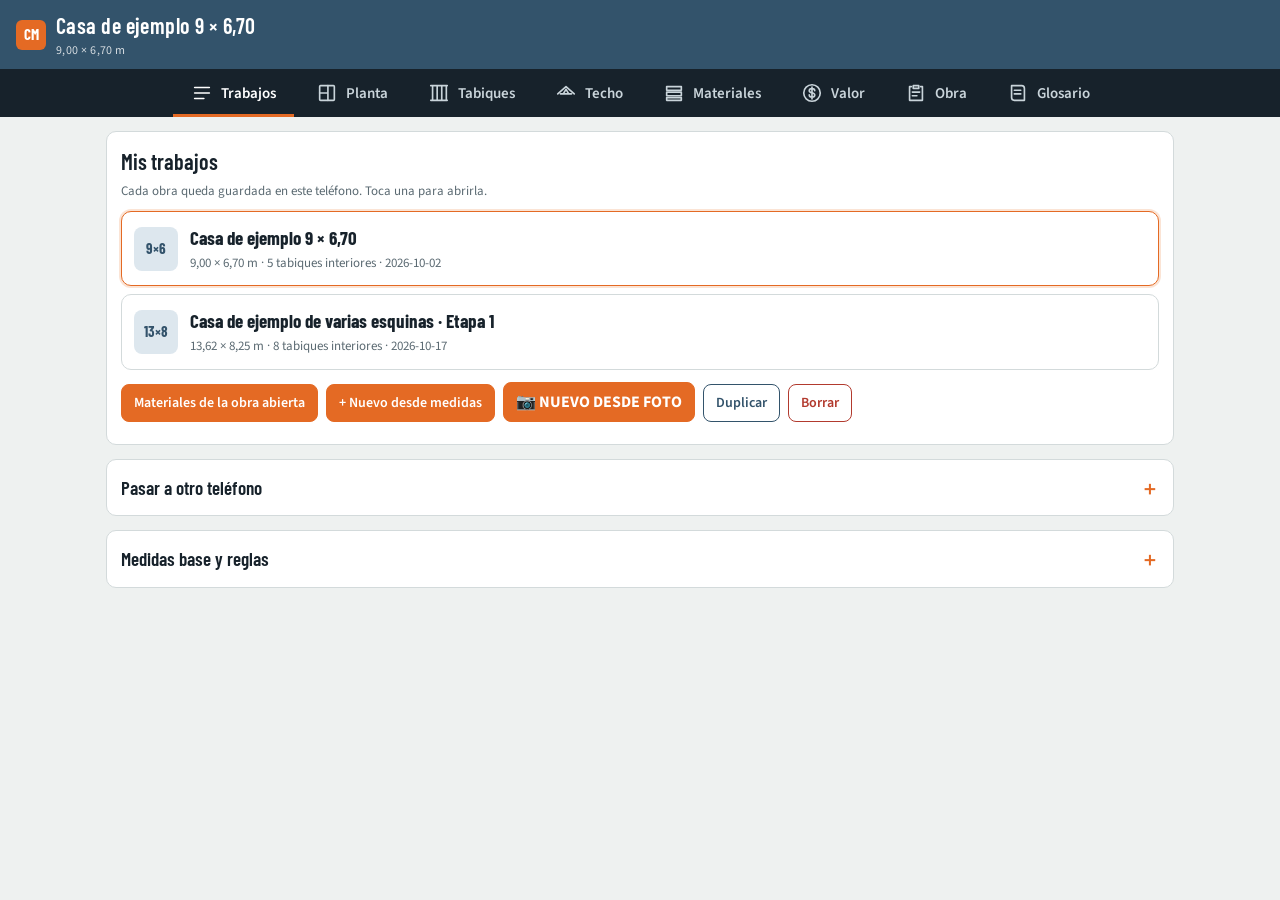
==== commit 0bad969c: "cubicador v0.20b: fleje según zona (Magallanes: esquinas por viento · placa de corte: sin fleje · se" ====
--- a/cubicador/index.html
+++ b/cubicador/index.html
@@ -178,7 +178,7 @@
     <div class="card"><div class="row" style="justify-content:space-between;align-items:center"><h2>Valor de los materiales</h2><div class="row"><button class="b" data-dl="valor">⬇️ Descargar</button><button class="b pri" id="copiar-valor">Copiar presupuesto</button></div></div>
       <p class="mini" style="margin:4px 0 10px">Las cantidades salen solas de la cubicación. Escribe el precio unitario de cada cosa (en pesos) y se suma todo. Los precios quedan guardados en el teléfono y sirven para las próximas obras.</p>
       <div class="tw"><table id="tabla-valor"></table></div>
-      <div class="row" style="margin-top:10px;align-items:center"><label class="chip" style="display:flex;gap:6px;align-items:center"><input type="checkbox" id="con-iva" style="margin:0">Sumar IVA (19 %)</label><span class="mini" id="msg-valor"></span></div></div>
+      <div class="row" style="margin-top:10px;align-items:center"><label class="chip" style="display:flex;gap:6px;align-items:center"><input type="checkbox" id="con-iva" style="margin:0">Sumar IVA (19 %)</label><label class="chip" style="display:flex;gap:6px;align-items:center"><input type="checkbox" id="con-resp" style="margin:0">Mis precios ya traen respaldo (precio = materiales + mano de obra)</label><span class="mini" id="msg-valor"></span></div></div>
     <details class="card" style="margin-top:12px"><summary><b>💼 Precio al cliente</b> <span class="mini">· aparte del costo</span></summary><p class="mini" style="margin:6px 0">Materiales a costo más un recargo (35 % como mínimo) y la mano de obra, que se cobra casi lo mismo que cuestan los materiales. Los porcentajes se pueden cambiar.</p><div class="tw" id="precio-cliente"></div></details>
   </section>
 
@@ -473,7 +473,7 @@
       <div><dt>3 · Pilar</dt><dd>Pieza armada en cajón con 2 perfiles C y 2 perfiles U. Va en las esquinas y pertenece a uno solo de los dos tabiques que se juntan ahí.</dd></div>
       <div><dt>4 · Pie derecho (montante)</dt><dd>Perfil C vertical que forma el tabique. Van cada 40 cm a eje. En los manuales también se le llama montante.</dd></div>
       <div><dt>5 · Junta de plancha</dt><dd>Donde termina una plancha y empieza la siguiente: cada 1,22 la OSB por fuera, cada 1,20 la volcanita por dentro. Ahí siempre va un pie derecho, para atornillar las dos orillas.</dd></div>
-      <div><dt>6 · Fleje (cruz de San Andrés)</dt><dd>Cinta de acero galvanizado puesta en X sobre la cara exterior, en las esquinas. Rigidiza el tabique contra el viento. Cubre 2 paños (2,44); si hay un vano a menos de 1 m de la esquina, no se pone.</dd></div>
+      <div><dt>6 · Fleje (cruz de San Andrés)</dt><dd>Cinta de acero galvanizado puesta en X sobre la cara exterior, en las esquinas. Rigidiza el tabique contra el viento y mantiene la casa a plomo. Cubre 2 paños (2,44); si hay un vano a menos de 1 m de la esquina, no se pone. Cuándo va: en zonas de viento fuerte y frecuente como Magallanes, siempre en las esquinas; en otras zonas, si el muro lleva placa de corte (OSB o terciado estructural) la placa arriostra y la X va solo si no hay placa o la pide el calculista (manual Cintac).</dd></div>
       <div><dt>7 · Jamba</dt><dd>Pie derecho a cada lado de un vano, al ras del vano y con la espalda del perfil hacia la abertura, para atornillar el marco.</dd></div>
       <div><dt>8 · Vano</dt><dd>La abertura que deja el tabique para una ventana o una puerta. Se mide por su ancho, su alto y desde dónde parte.</dd></div>
       <div><dt>9 · Dintel</dt><dd>Perfil horizontal sobre el vano, entre las jambas. Recibe el peso de lo que está arriba.</dd></div>
@@ -569,9 +569,28 @@
 /* ---------- motor ---------- */
 /* MOTOR-INICIO */
 const MATS={terciado:'Terciado ranurado',internit:'Internit',volcanita:'Volcanita'};
-function matOf(m,p){ return m==='terciado'?{w:p.osb,h:p.osbH}:{w:p.vol,h:p.volH}; }
+function matOf(m,p){ return m==='ninguno'?{w:p.vol,h:p.volH,none:true}:m==='terciado'?{w:p.osb,h:p.osbH}:{w:p.vol,h:p.volH}; }
+// ALTURA VARIABLE (Cristian, 17-oct-2026, casa de ejemplo de varias esquinas): con techos de una o varias aguas cada muro tiene su alto.
+// w.alt = [[x, alto], …] a lo largo del muro (cm); entre puntos va en recta; dos puntos en el mismo x = un salto (quiebre).
+// Sin w.alt el muro tiene el alto general (p.H) y todo se calcula exactamente igual que antes.
+// franjas de plancha (lo que sobra arriba de las planchas enteras) juntadas de mayor a menor en planchas de alto plH
+function juntarFranjas(fr,plH){ const pz=[]; fr.slice().sort((u,v)=>v-u).forEach(r=>{ const i=pz.findIndex(x=>x>=r-0.01); if(i>=0) pz[i]-=r; else pz.push(plH-r); }); return pz.length; }
+function perfilAlto(w,p){
+  const pts=(w&&w.alt&&w.alt.length)?w.alt.filter(q=>q&&q[1]>0).map(q=>[+q[0],+q[1]]).sort((a,b)=>a[0]-b[0]):null;
+  if(!pts||!pts.length) return {var:false,max:p.H,min:p.H,at:()=>p.H,area:(a,b)=>(b-a)*p.H};
+  const at=x=>{ if(x<=pts[0][0]) return pts[0][1]; if(x>=pts[pts.length-1][0]) return pts[pts.length-1][1]; let best=null;
+    for(let i=0;i<pts.length-1;i++){ const [x0,h0]=pts[i],[x1,h1]=pts[i+1]; if(x>=x0-0.01&&x<=x1+0.01){ const h=x1-x0<0.01?Math.max(h0,h1):h0+(h1-h0)*(x-x0)/(x1-x0); best=best==null?h:Math.max(best,h); } }
+    return best; };
+  // superficie entre a y b (cm²): se integra por tramos rectos
+  const area=(a,b)=>{ const xs=[...new Set([a,b,...pts.map(q=>q[0]).filter(x=>x>a&&x<b)])].sort((u,v)=>u-v); let s=0;
+    for(let i=0;i<xs.length-1;i++){ const u=xs[i],v=xs[i+1]; const hu=atLado(u,+1), hv=atLado(v,-1); s+=(v-u)*(hu+hv)/2; } return s; };
+  // alto justo a la derecha (+1) o a la izquierda (-1) de x, para no promediar un salto
+  const atLado=(x,lado)=>{ const e=lado>0?0.02:-0.02; return at(x+e); };
+  return {var:true,max:Math.max(...pts.map(q=>q[1])),min:Math.min(...pts.map(q=>q[1])),at,area,pts};
+}
 function frame(w,perim,p,forcedU){
   const L=w.L, E=p.e, warn=[];
+  const AH=perfilAlto(w,p), hAt=AH.at;
   const prof=perim?PERF[90]:(PERF[w.perfil]||PERF[90]);
   const BAR=p.bar, LU=largoPerfil(prof.U,p); // el tabique se corta a 6 m como máximo; la solera más larga que su perfil U se empalma
   const a0=perim?E:0, a1=perim?L-E:L;
@@ -589,12 +608,12 @@
   const caras=rooms.map(([r0,r1_],i)=>({key:'A'+i,r0,r1:r1_,lab:perim?(rooms.length>1?`Interior, tramo ${i+1}`:'Interior'):(rooms.length>1?`Cara A, tramo ${i+1}`:'Cara A')}));
   if(!perim){ const rb=tramos(ts.filter(t=>t.cara==='B')); rb.forEach(([r0,r1_],i)=>caras.push({key:rb.length>1?'B'+i:'B',r0,r1:r1_,lab:rb.length>1?`Cara B, tramo ${i+1}`:'Cara B'})); }
   caras.forEach(c=>{ c.mat=(w.forro&&w.forro[c.key])||p.forroDef||'volcanita'; c.m=matOf(c.mat,p); });
-  const jInt=[]; caras.forEach(c=>{ for(let j=c.r0+c.m.w;j<c.r1-p.tol;j+=c.m.w) if(!jInt.some(q=>Math.abs(q-j)<=p.tol)) jInt.push(r1(j)); });
+  const jInt=[]; caras.forEach(c=>{ if(c.m.none) return; for(let j=c.r0+c.m.w;j<c.r1-p.tol;j+=c.m.w) if(!jInt.some(q=>Math.abs(q-j)<=p.tol)) jInt.push(r1(j)); });
 
   // cortes de tabique: se buscan los puntos donde se puede cortar (fuera de vanos y T, a 10 cm o más de cualquier
   // pie derecho obligatorio y con 30 cm libres a un lado para el taladro). Entre todas las formas posibles se elige:
   // menos tabiques; luego ninguno bajo el mínimo; luego el primer tabique lo más largo posible (6 + 3, no 4,5 + 4,5).
-  let unions=forcedU;
+  let unions=forcedU, bloqueado=null;
   if(!unions){
     unions=[];
     if(e0-s0>BAR+0.01){
@@ -633,7 +652,11 @@
       let sol=null;
       for(let k=2;k<=8&&!sol;k++) sol=pick(0,k);
       if(sol) unions=sol.cuts.map(r1);
-      else { warn.push(['bad',`${w.name}: no encontré dónde cortar el tabique cumpliendo las reglas.`]); for(let c=s0+BAR;c<e0;c+=BAR) unions.push(r1(c)); }
+      else { // v0.20 (revisor): ningún corte cumple las reglas → el muro queda BLOQUEADO; el corte se escribe a mano
+        const cand=[]; for(let k=0;k<vanos.length-1;k++){ const g0=vanos[k].x+vanos[k].w, g1=vanos[k+1].x; if(g1-g0>=10&&!ts.some(t=>t.x<g1&&t.x+t.w>g0)) cand.push([(g0+g1)/2,`entre vanos (${fm(g0)}–${fm(g1)})`]); }
+        (AH.pts||[]).forEach(([x])=>{ if(x>s0+60&&x<e0-60&&!vanos.some(v=>x>v.x-1&&x<v.x+v.w+1)) cand.push([x,'quiebre de altura']); });
+        bloqueado={cand:cand.filter(([x])=>x>s0+60&&x<e0-60).slice(0,6)};
+        warn.push(['bad',`${w.name}: MURO BLOQUEADO — ningún corte cumple las reglas (§5) y no se corta por defecto. Escribe el corte a mano en «Planta → Alto de cada muro → cortes».${bloqueado.cand.length?' Candidatos: '+bloqueado.cand.map(([x,t])=>fm(x)+' ('+t+')').join(' · ')+'.':''}`]); }
       if(sol&&sol.sh>0) warn.push(['warn',`${w.name}: con estos vanos queda un tabique de menos de ${fm(p.minTab)} m.`]);
     }
   }
@@ -647,6 +670,8 @@
   unions.forEach(c=>{add(c,'uni','unión');add(c,'uni','unión')});
   vanos.forEach(v=>{add(v.x,'jam','jamba');add(v.x+v.w,'jam','jamba')});
   ts.forEach(t=>{add(t.x,'T','costado T');add(t.x+t.w,'T','costado T')});
+  // v0.20 (revisor): pie derecho obligatorio en cada quiebre de altura, incluida la punta del frontón
+  if(AH.var) AH.pts.forEach(([x])=>{ if(x>a0+1&&x<a1-1&&!vanos.some(v=>x>v.x+0.5&&x<v.x+v.w-0.5)&&!st.some(q=>Math.abs(q.x-x)<=p.tol)) add(x,'qbr','quiebre de altura'); });
   const inVano=x=>vanos.some(v=>x>v.x+0.5&&x<v.x+v.w-0.5);
   const juntas=[];
   if(perim){ for(let j=p.osb;j<L;j+=p.osb) juntas.push([j,'osb']); }
@@ -690,9 +715,9 @@
   // piezas
   const C=[], U=[];
   const pc=(arr,len,lab)=>{ if(len>0.5) arr.push({len:r1(len),lab,w:w.name}); };
-  if(p.H>largoPerfil(prof.C,p)) warn.push(['bad',`${w.name}: el pie derecho de ${fm(p.H)} no sale de un ${prof.C} de ${fm(largoPerfil(prof.C,p))}.`]);
-  st.forEach(s=>pc(C,p.H,'pie derecho'));
-  pil.forEach(()=>{pc(C,p.H,'pilar (C)');pc(C,p.H,'pilar (C)');pc(U,p.H,'pilar (U)');pc(U,p.H,'pilar (U)');});
+  if(AH.max>largoPerfil(prof.C,p)) warn.push(['bad',`${w.name}: el pie derecho de ${fm(AH.max)} no sale de un ${prof.C} de ${fm(largoPerfil(prof.C,p))}.`]);
+  st.forEach(s=>pc(C,hAt(s.x),'pie derecho'));
+  pil.forEach(([a,b])=>{ const hp=Math.max(hAt(a),hAt(b)); pc(C,hp,'pilar (C)');pc(C,hp,'pilar (C)');pc(U,hp,'pilar (U)');pc(U,hp,'pilar (U)');});
   const det=[];
   vanos.forEach(v=>{
     const door=v.t==='puerta';
@@ -706,7 +731,7 @@
       pc(C,head,'puntal de jamba'); pc(C,head,'puntal de jamba');
       if(v.w>(p.dintelRet||200)) warn.push(['warn',`${w.name}: vano de ${fm(v.w)}: con esta luz el dintel cajón queda justo; conviene dintel reticulado de toda la altura disponible o perfil tubular, y dejar 5-10 mm de holgura sobre el marco.`]);
     } else pc(C,v.w,'dintel');
-    if(p.H-head>4) for(let i=0;i<nP;i++) pc(C,p.H-head,'puntal');
+    (n.length?n:[v.x+v.w/2]).forEach(q=>{ const hh=hAt(q)-head; if(hh>4) pc(C,hh,'puntal'); });
     if(!door){ const sill=head-v.h; pc(C,v.w,'alféizar'); if(sill>4) for(let i=0;i<nP;i++) pc(C,sill,'muchacho'); }
     else if(v.alf) pc(C,v.w,'alféizar');
     if(!door&&head-v.h<0) warn.push(['bad',`${w.name}: la ventana de ${fm(v.x)} mide ${fm(v.h)} de alto y no cabe bajo el cabezal de ${fm(head)}.`]);
@@ -715,22 +740,50 @@
   segs.forEach(([a,b])=>{
     // si la solera es más larga que su perfil U, se sobrepone otra pieza 50 cm atornillada (Cristian); también se puede usar U de 6 m
     const pcU=(len,lab)=>{ let x=len; if(len>LU+0.01) warn.push(['info',`${w.name}: la ${lab} mide ${fm(len)} y el ${prof.U} viene de ${fm(LU)}: se sobrepone una pieza ${p.trSol||50} cm (o se usa ${prof.U} de 6 m).`]); while(x>LU+0.01){ pc(U,LU,lab); x=x-LU+(p.trSol||50); } pc(U,x,lab+(len>LU+0.01?' (traslapo)':'')); };
-    pcU(b-a,'solera superior');
+    // v0.20 (revisor): en un muro de alto variable la solera de arriba va inclinada: su largo real + el escalón de cada quiebre
+    const largoTop=(a,b)=>{ if(!AH.var) return b-a; const xs=[...new Set([a,b,...AH.pts.map(q=>q[0]).filter(x=>x>a&&x<b)])].sort((u,v)=>u-v); let l=0;
+      for(let i=0;i<xs.length-1;i++){ const u=xs[i],v=xs[i+1]; l+=Math.hypot(v-u,hAt(v-0.02)-hAt(u+0.02)); if(i>0) l+=Math.abs(hAt(u+0.02)-hAt(u-0.02)); } return l; };
+    const lTop=largoTop(a,b);
+    pcU(lTop,'solera superior');
+    // EETT casa de ejemplo de varias esquinas (17-oct): solera de refuerzo compuesta — un C 90 envuelto en un U 92 — sobre la solera superior
+    if(p.soleraComp){ pcU(lTop,'solera compuesta (U)'); let x=lTop; while(x>BAR+0.01){ pc(C,BAR,'solera compuesta (C)'); x-=BAR-(p.trSol||50); } pc(C,x,'solera compuesta (C)'); }
+    // y un refuerzo horizontal a 1,22 del piso (para fijar las placas de OSB): se corta en cada vano que pasa por esa altura
+    if(p.refH>0&&perim){ let x=a; vanos.filter(v=>v.x>=a-0.05&&v.x+v.w<=b+0.05).forEach(v=>{ const door=v.t==='puerta', head=door?(v.h||p.doorH):(v.cab||p.winHead), sill=door?0:head-v.h;
+        if(sill<p.refH&&head>p.refH){ if(v.x-x>0.5) pc(C,v.x-x,'refuerzo horizontal'); x=v.x+v.w; } }); if(b-x>0.5){ let y=b-x; while(y>BAR+0.01){ pc(C,BAR,'refuerzo horizontal'); y-=BAR; } pc(C,y,'refuerzo horizontal'); } }
+    // línea horizontal de C 90 a la altura y, donde el muro pasa de minH y no la corta un vano (para cadenetas)
+    const lineaH=(y,minH,lab)=>{ let ini=null; const cerrar=x1=>{ if(ini!=null&&x1-ini>5){ let l=x1-ini; while(l>BAR+0.01){ pc(C,BAR,lab); l-=BAR; } pc(C,l,lab); } ini=null; };
+      for(let x=a;x<=b+0.01;x+=5){ const ok=hAt(x)>minH&&!vanos.some(v=>{ const door=v.t==='puerta', head=door?(v.h||p.doorH):(v.cab||p.winHead), sill=door?0:head-v.h; return x>v.x&&x<v.x+v.w&&sill<y&&head>y; });
+        if(ok&&ini==null) ini=x; if(!ok) cerrar(x); } cerrar(b); };
+    // v0.20: cadeneta en la junta horizontal de la OSB cuando el muro pasa de 2,44 (con la bajada bajo la solera)
+    if(perim&&p.cadOSB!==false&&AH.max+(p.bajaPl||0)>p.osbH+0.5) lineaH(p.osbH-(p.bajaPl||0),p.osbH-(p.bajaPl||0)+5,'cadeneta junta OSB');
+    // v0.20: pies derechos de más de 3 m sin otro amarre horizontal: cadeneta a media altura (el manual Cintac lo sugiere)
+    if(p.cadMedia!==false&&AH.max>300&&!(perim&&p.refH>0)&&!(perim&&p.cadOSB!==false)) lineaH(150,300,'cadeneta media altura (pie derecho > 3 m)');
     let x=a; vanos.filter(v=>v.t==='puerta'&&v.x>=a-0.05&&v.x+v.w<=b+0.05).forEach(v=>{pcU(v.x-x,'solera inferior');x=v.x+v.w;}); pcU(b-x,'solera inferior');
   });
   // planchas: columnas de plancha a lo alto; una columna entera dentro de un vano no se usa
   const cols=(x0,x1,ancho)=>{ let n=0; for(let a=x0;a<x1-0.5;a+=ancho){ const b=Math.min(a+ancho,x1); if(!vanos.some(v=>a>=v.x-0.5&&b<=v.x+v.w+0.5)) n++; } return n; };
+  // planchas a lo alto por columna: con alto parejo es cols × filas (igual que antes); con alto variable cada columna lleva las filas que pide su punto más alto
+  // con alto variable: cada columna lleva sus planchas enteras y el resto (franja de arriba) se saca de otra plancha:
+  // las franjas se juntan de mayor a menor en planchas de alto plH (una plancha da varias franjas)
+  const colsH=(x0,x1,ancho,plH,baja,frOut)=>{ if(!AH.var) return cols(x0,x1,ancho)*Math.ceil(p.H/plH-0.001); let n=0; const fr=[]; baja=baja||0;
+    for(let a=x0;a<x1-0.5;a+=ancho){ const b=Math.min(a+ancho,x1); if(vanos.some(v=>a>=v.x-0.5&&b<=v.x+v.w+0.5)) continue;
+      const hc=baja+Math.max(hAt(a),hAt(b),...(AH.pts||[]).filter(q=>q[0]>a&&q[0]<b).map(q=>q[1])); const ent=Math.floor(hc/plH+0.001), r=hc-ent*plH;
+      n+=ent; if(r>4) fr.push(r); }
+    if(frOut){ frOut.ent=(frOut.ent||0)+n; frOut.fr.push(...fr); }
+    return n+juntarFranjas(fr,plH); };
   const pl={osb:0,int:{},caras:[]};
   // por fuera la plancha baja 3 a 4 cm bajo el piso para tapar la unión y que no filtre agua (por eso se usa de 2,40-2,44)
   const altoForro=p.H; // la plancha de 2,40-2,44 cubre el muro y baja sus 3-4 cm; no hace falta otra fila
-  if(perim){ pl.osb=cols(0,L,p.osb)*Math.ceil(altoForro/p.osbH-0.001); pl.caras.push({lab:'OSB exterior',r0:0,r1:L,n:pl.osb,mat:'osb'});
+  // 7) v0.20: un sobretabique o muro suelto marcado «exterior» lleva OSB (y malla) como un muro perimetral
+  const conOSB=perim||!!w.exterior; pl.franjas={ent:0,fr:[]};
+  if(conOSB){ pl.osb=AH.var?colsH(0,L,p.osb,p.osbH,p.bajaPl||0,pl.franjas):cols(0,L,p.osb)*Math.ceil(altoForro/p.osbH-0.001); if(!AH.var) pl.franjas.ent=pl.osb; pl.caras.push({lab:'OSB exterior',r0:0,r1:L,n:pl.osb,mat:'osb'});
     // el internit exterior va HORIZONTAL (al revés de la OSB, que va vertical): así cruza las juntas y no quedan aperturas
     if(w.intExt){ let n=0; const hw=p.volH, hh=p.vol;
-      for(let y=0;y<p.H-0.5;y+=hh) for(let x=0;x<L-0.5;x+=hw){ const x1=Math.min(x+hw,L), y1=Math.min(y+hh,p.H);
+      for(let y=0;y<AH.max-0.5;y+=hh) for(let x=0;x<L-0.5;x+=hw){ const x1=Math.min(x+hw,L), y1=Math.min(y+hh,AH.max); if(y>=Math.max(hAt(x),hAt(x1))-0.5) continue;
         const tapado=vanos.some(v=>{ const door=v.t==='puerta', head=door?(v.h||p.doorH):(v.cab||p.winHead), sill=door?0:head-v.h; return x>=v.x-0.5&&x1<=v.x+v.w+0.5&&y>=sill-0.5&&y1<=head+0.5; });
         if(!tapado) n++; }
       pl.intExt=n; pl.caras.push({lab:'Internit exterior horizontal',r0:0,r1:L,n,mat:'intext'}); } }
-  caras.forEach(c=>{ const n=cols(c.r0,c.r1,c.m.w)*Math.ceil(p.H/c.m.h); pl.int[c.mat]=(pl.int[c.mat]||0)+n; pl.caras.push({lab:c.lab,r0:c.r0,r1:c.r1,n,mat:c.mat,key:c.key}); });
+  caras.forEach(c=>{ const n=c.m.none?0:colsH(c.r0,c.r1,c.m.w,c.m.h); pl.int[c.mat]=(pl.int[c.mat]||0)+n; pl.caras.push({lab:c.lab,r0:c.r0,r1:c.r1,n,mat:c.mat,key:c.key}); });
   // si una unión no deja espacio para el taladro, se prueba correrla hasta 60 cm
   if(!forcedU && warn.some(x=>x[1].includes('taladro'))){
     for(let i=0;i<unions.length;i++){
@@ -743,22 +796,65 @@
       }
     }
   }
-  return {w,perim,L,a0,a1,s0,e0,segs,unions,st,pil,vanos,ts,det,C,U,prof,warn,nStud:st.length,pl};
-}
-
+  const areaBruta=AH.area(a0,a1);   // cm² del muro entre sus caras (alto real)
+  if(w.suelto&&!w.sobre) warn.push(['warn',`${w.name}: muro suelto — amarre superior y fundación: preguntar (calculista o arquitecto).`]);
+  return {w,perim,L,a0,a1,s0,e0,segs,unions,st,pil,vanos,ts,det,C,U,prof,warn,nStud:st.length,pl,AH,areaBruta,bloqueado};
+}
+
+// FLEJE (revisión del 17-oct-2026, v0.20 — revisor de obras + manual Cintac):
+//  · una X en cada punta del muro que tenga al menos fleMin de muro lleno (como antes);
+//  · muro corto (menos de 2 × 2,44): UNA sola X, en la punta con más muro lleno; no se montan;
+//  · si ninguna punta sirve: aviso «muro perimetral sin fleje» y se propone la X en el paño lleno más largo, aunque no esté en la punta;
+//  · si el muro tiene menos de ~35 % de muro lleno: aviso «consultar calculista»;
+//  · cada diagonal llega al alto REAL de su punta (muros de alto variable);
+//  · en muros de más de 3 m, si la X queda a más de 60° se parte en dos pisos (en el refuerzo de 1,22 o donde los dos queden
+//    entre 30° y 60°; Cintac fig. 13). Cada X lleva 4 pletinas de 200×200 y 2 tensores (EETT III.6.1).
+// MODO DEL FLEJE (Cristian, 23-oct-2026):
+//  · 'viento' (por defecto): zona de viento fuerte y frecuente (Punta Arenas / Magallanes) → X en las esquinas, para que la casa
+//    no pierda el plomo con el viento, aunque lleve placa de corte;
+//  · 'placa': el muro lleva placa de corte (OSB o terciado estructural) y no es zona de viento fuerte → sin fleje, salvo que lo
+//    pida el calculista (manual Cintac pág. 16: «en el caso de no existir placas de corte, el arriostramiento se logra por medio de cruces»);
+//  · 'calculo': se calcula igual que 'viento', pero la cantidad y la ubicación las manda el plano de cálculo.
 function fleje(walls,p){
-  const out=[]; let tot=0;
-  const n=walls.length;
+  const out=[], warn=[]; let tot=0, nX=0;
+  const modo=p.fleModo||'viento';
+  if(modo==='placa'){
+    warn.push(['info','Sin fleje en los muros: la placa de corte (OSB o terciado estructural) arriostra (manual Cintac pág. 16). Si el muro no lleva placa estructural, la obra está en zona de viento fuerte o el calculista lo pide, cambiar «Fleje» en «Medidas base y reglas».']);
+    return {out,tot,warn,nX};
+  }
+  if(modo==='calculo') warn.push(['info','Fleje «según cálculo»: se muestra la X en las esquinas como referencia; la cantidad y la ubicación las manda el plano de cálculo.']);
+  const n=walls.length, T30=Math.tan(Math.PI/6), T60=Math.tan(Math.PI/3);
+  const equis=(w,AH,x0,x1)=>{ const an=x1-x0, h0=AH.at(x0), h1=AH.at(x1), hmax=Math.max(h0,h1), hmin=Math.min(h0,h1);
+    if(!AH.var) return {m:2*Math.hypot(an,p.H),pisos:1,nX:1};
+    if(hmax>300&&hmax/an>T60){ const ok=y=>y>=an*T30-0.5&&y<=an*T60+0.5&&hmin-y>=an*T30-0.5&&hmax-y<=an*T60+0.5;
+      let y=[p.refH||0,hmin/2,(hmin+hmax)/4].find(q=>q>0&&ok(q)); let aviso=false;
+      if(!y){ y=Math.min(an*T60,hmin/2); aviso=true; }
+      const m=2*Math.hypot(an,y)+Math.hypot(an,h1-y)+Math.hypot(an,h0-y);
+      if(aviso) warn.push(['warn',`${w.name}: la X de fleje de ${fm(an)} de ancho no logra quedar entre 30° y 60° ni partida en dos pisos: revisar en obra (Cintac fig. 13).`]);
+      return {m,pisos:2,y,nX:2}; }
+    return {m:Math.hypot(an,h1)+Math.hypot(an,h0),pisos:1,nX:1}; };
   for(let i=0;i<n;i++){
-    const w=walls[i], v=w.vanos.filter(x=>x.w>0).sort((a,b)=>a.x-b.x);
+    const w=walls[i], v=w.vanos.filter(x=>x.w>0).sort((a,b)=>a.x-b.x), AH=perfilAlto(w,p);
     const libreIni=v.length?v[0].x:w.L, libreFin=v.length?w.L-(v[v.length-1].x+v[v.length-1].w):w.L;
-    [['ini',libreIni],['fin',libreFin]].forEach(([lado,lib])=>{
-      let ancho=Math.min(p.fleW,lib), m=0;
-      if(lib<p.fleMin) ancho=0; else m=2*Math.hypot(ancho,p.H);
-      tot+=m; out.push({w:i,lado,lib,ancho,m});
-    });
+    const ends=[['ini',libreIni],['fin',libreFin]].map(([lado,lib])=>{ let ancho=Math.min(p.fleW,lib); if(lib<p.fleMin) ancho=0; return {w:i,lado,lib,ancho,m:0}; });
+    // muro corto: una sola X (la punta con más muro lleno)
+    if(w.L<2*p.fleW&&ends[0].ancho&&ends[1].ancho){ const chico=ends[0].lib>=ends[1].lib?ends[1]:ends[0]; chico.ancho=0; chico.corto=true; }
+    ends.forEach(e=>{ if(!e.ancho) return; e.x0=e.lado==='ini'?0:w.L-e.ancho; e.x1=e.x0+e.ancho; const q=equis(w,AH,e.x0,e.x1); e.m=q.m; e.pisos=q.pisos; if(q.y) e.y=q.y; e.nX=q.nX; });
+    if(!ends[0].ancho&&!ends[1].ancho){
+      // ninguna punta sirve: el paño lleno más largo entre vanos
+      const gaps=[]; for(let k=0;k<v.length-1;k++) gaps.push([v[k].x+v[k].w,v[k+1].x]);
+      const g=gaps.map(([a,b])=>({a,b,l:b-a})).sort((x,y)=>y.l-x.l)[0];
+      if(g&&g.l>=p.fleMin){ const an=Math.min(p.fleW,g.l), x0=g.a+(g.l-an)/2, q=equis(w,AH,x0,x0+an);
+        ends.push({w:i,lado:'medio',lib:g.l,ancho:an,x0,x1:x0+an,m:q.m,pisos:q.pisos,y:q.y,nX:q.nX});
+        warn.push(['warn',`${w.name}: muro perimetral sin fleje en las puntas (quedan ${fm(libreIni)} y ${fm(libreFin)}). Se propone la X en el paño lleno más largo, de ${fm(g.l)} (de ${fm(g.a)} a ${fm(g.b)}).`]); }
+      else if(w.L<150) warn.push(['info',`${w.name}: muro de ${fm(w.L)}: no cabe una X de fleje; lo amarran sus esquinas.`]);
+      else warn.push(['bad',`${w.name}: muro perimetral sin fleje: no hay ningún paño lleno de ${fm(p.fleMin)} o más. Consultar calculista.`]);
+    }
+    const lleno=w.L-v.reduce((a,x)=>a+x.w,0);
+    if(w.L>0&&lleno/w.L<0.35) warn.push(['bad',`${w.name}: solo ${Math.round(lleno/w.L*100)} % de muro lleno (${fm(lleno)} de ${fm(w.L)}): consultar calculista por el arriostramiento.`]);
+    ends.forEach(e=>{ tot+=e.m; nX+=e.nX||0; out.push(e); });
   }
-  return {out,tot};
+  return {out,tot,warn,nX};
 }
 
 function cortar(pieces,p,B){
@@ -786,7 +882,8 @@
 }
 function techo(state,res){
   // Cercha de dos aguas tipo W (Fink) de una pieza, con montante sobre el apoyo intermedio (tabique central).
-  const t=state.techo, p=state.p; if(!t||!t.on||!(t.luz>0)||!(t.largo>0)) return null;
+  const t=state.techo, p=state.p; if(t&&t.on&&t.plano&&t.plano.on) return techoPlano(state,res);
+  if(!t||!t.on||!(t.luz>0)||!(t.largo>0)) return null;
   const L=t.luz, h=t.alto, half=L/2, m=h/half;
   const aB=(t.aleroAtras??t.alero), aF=t.alero;
   const piernaB=Math.hypot(half+aB, h+aB*m), piernaF=Math.hypot(half+aF, h+aF*m), pierna=Math.max(piernaB,piernaF);
@@ -885,6 +982,28 @@
     nudos:nds.length, hexUnion, hexCercha:nds.length*hexUnion, hexTotal:nds.length*hexUnion*n};
 }
 
+// CERCHAS DEL PLANO (Cristian, 17-oct-2026, casa de ejemplo de varias esquinas): cuando el arquitecto ya diseñó las cerchas (techo de
+// varias aguas, limahoyas, cerchas distintas) NO se calculan: se copian del plano. Por cada tipo: cuántas y los metros de
+// C 90 y de C 60 de UNA cercha, y otro perfil si lleva (en metros o en piezas, ej. CA 150 × 1,6 que pasa de 6 m).
+// Piezas de 6 m = ⌈metros totales ÷ 6 × 1,1⌉ (10 % de despunte). Cruces de San Andrés en C 60 y costaneras omega, opcionales.
+function techoPlano(state,res){
+  const t=state.techo, p=state.p, P=t.plano||{}, B=600;
+  const tipos=(P.tipos||[]).filter(x=>(+x.cant||0)>0);
+  const pzs=(cm,b)=>cm>0?Math.ceil(cm/(b||B)*1.1-1e-9):0;
+  let c90=0, c60=0; const otros={};
+  tipos.forEach(x=>{ const n=+x.cant||0; c90+=n*(+x.c90||0); c60+=n*(+x.c60||0);
+    const nom=String(x.otro||'').trim(); if(nom){ const o=otros[nom]=otros[nom]||{nom,cm:0,pz:0}; if(+x.otroPz>0) o.pz+=n*(+x.otroPz); else o.cm+=n*(+x.otroM||0); } });
+  const cruces=+P.crucesM||0, omegaCm=+P.omegaM||0;
+  const piezas=[{k:'C 90',B,n:pzs(c90),cm:c90,lab:'cordones de las cerchas del plano'},{k:'C 60',B,n:pzs(c60+cruces),cm:c60+cruces,lab:'reticulado de las cerchas'+(cruces?' + cruces de San Andrés':'')}];
+  Object.values(otros).forEach(o=>piezas.push({k:o.nom,B,n:o.pz+pzs(o.cm),cm:o.cm,pzDirectas:o.pz,lab:'perfil especial de las cerchas'}));
+  if(omegaCm>0) piezas.push({k:'Omega estructural',B:p.omBar,n:pzs(omegaCm,p.omBar),cm:omegaCm,lab:'costaneras'});
+  const m2=+P.m2||0, osbPl=P.osb&&m2>0?Math.ceil(m2*1.1/(p.osb*p.osbH/1e4)-1e-9):0;
+  const nC=tipos.reduce((a,x)=>a+(+x.cant||0),0);
+  return {plano:true,t,tipos,piezas:piezas.filter(z=>z.n>0),c90,c60,cruces,omegaCm,n:nC,m2,osbPl,
+    cubML:(+P.cubML||0)/100,cubNom:P.cubNom||'Cubierta',hojaML:(+P.hojaML||0)/100,canalML:(+P.canalML||0)/100,bajadas:+P.bajadas||0,
+    cubierta:m2,flejeX:0,hexTotal:0,lentEmp:0,al:{planchas:0},planchas:{lados:[],cols:0},L:t.luz||0,largoC:0};
+}
+
 function calcular(state){
   const p=state.p, res={walls:[],ints:[],warn:[],groups:{}};
   const n=state.walls.length;
@@ -893,19 +1012,19 @@
     const c=(a.pE?1:0)+(b.pS?1:0);
     if(n>1&&c!==1) res.warn.push(['bad',`Esquina ${a.name} → ${b.name}: tiene ${c} pilares. Debe tener uno.`]);
   }
-  state.walls.forEach((w,i)=>{ if(!(w.L>0)) return; const r=frame(w,true,p); r.path='walls.'+i; res.walls.push(r); res.warn.push(...r.warn); });
+  state.walls.forEach((w,i)=>{ if(!(w.L>0)) return; const r=frame(w,true,p,w.cortes&&w.cortes.length?w.cortes.slice().sort((a,b)=>a-b):undefined); r.path='walls.'+i; res.walls.push(r); res.warn.push(...r.warn); });
   state.ints.forEach((w,i)=>{ if(!(w.L>0)) return; const r=frame(w,false,p); r.path='ints.'+i; res.ints.push(r); res.warn.push(...r.warn); });
   [...res.walls,...res.ints].forEach(r=>{
     (res.groups[r.prof.C]=res.groups[r.prof.C]||[]).push(...r.C);
     (res.groups[r.prof.U]=res.groups[r.prof.U]||[]).push(...r.U);
   });
-  res.fle=fleje(state.walls.filter(w=>w.L>0),p);
+  res.fle=fleje(state.walls.filter(w=>w.L>0),p); res.warn.push(...res.fle.warn);
   // letra de cada muro: los perimetrales con la suya (en una L: A B E F C D…); los tabiques interiores siguen después
   [...res.walls,...res.ints].forEach((r,i)=>{ r.letra=(i<res.walls.length&&r.w.letra)?r.w.letra:String.fromCharCode(65+i); r.codes=r.segs.map((_,k)=>r.letra+(k+1)); });
   res.techo=techo(state,res);
   // CASA EN L: el ala lleva su propio techo (misma pendiente). Se suman cerchas, cubierta, planchas y fleje; los perfiles
   // ya caen en los mismos grupos. El encuentro de los dos techos (limahoya) es pendiente de lección.
-  if(res.techo&&state.techoAla){ const r2=techo(Object.assign({},state,{techo:state.techoAla}),res);
+  if(res.techo&&!res.techo.plano&&state.techoAla){ const r2=techo(Object.assign({},state,{techo:state.techoAla}),res);
     if(r2){ const T1=res.techo; T1.ala=r2; T1.n+=r2.n; T1.cubierta+=r2.cubierta; T1.flejeX+=r2.flejeX; T1.lentEmp=(T1.lentEmp||0)+(r2.lentEmp||0); T1.hexTotal=(T1.hexTotal||0)+(r2.hexTotal||0);
       T1.planchas=Object.assign({},T1.planchas,{lados:[...T1.planchas.lados.map(l=>Object.assign({},l,{cols:T1.planchas.cols})),...r2.planchas.lados.map(l=>Object.assign({},l,{cols:r2.planchas.cols,ala:true}))]});
       T1.al=Object.assign({},T1.al,{planchas:(T1.al.planchas||0)+(r2.al.planchas||0)}); } }
@@ -922,10 +1041,15 @@
     [c.l,c.a,c.l,c.a].forEach(L=>parte(L,p.perBar,per,'perimetral'));
     (res.groups['Omega cielo']=res.groups['Omega cielo']||[]).push(...om);
     (res.groups['Ángulo perimetral']=res.groups['Ángulo perimetral']||[]).push(...per);
-    return {c,n:best.n,fr:best.fr,largo:best.sentido,area:c.l*c.a/10000,nOm,lo,perM:2*(c.l+c.a)};
+    return {c,n:state.sinVolCielo?0:best.n,fr:best.fr,largo:best.sentido,area:c.l*c.a/10000,nOm,lo,perM:2*(c.l+c.a)};
   });
   res.extras=extras(state,res);
   res.base=base(state,res);
+  // v0.20: OSB total juntando las franjas de arriba de TODOS los muros (no muro por muro)
+  { const todos=[...res.walls,...res.ints]; const ent=todos.reduce((a,r)=>a+(r.pl.franjas?r.pl.franjas.ent:0),0), fr=todos.flatMap(r=>r.pl.franjas?r.pl.franjas.fr:[]);
+    res.osbTotal=ent+juntarFranjas(fr,p.osbH); res.osbFranjas=fr.length; }
+  // v0.20 (revisor): un vaciado que queda a menos de 0,3 m³ del siguiente camión es arriesgado (si falta, hay que pedir otro camión)
+  if(res.base&&res.base.vaciados) res.base.vaciados.forEach(v=>{ const cap=v.camiones*res.base.cam; if(cap-v.m3<0.3) res.warn.push(['warn',`Hormigón · ${v.nom}: ${v.m3.toFixed(2).replace('.',',')} m³ queda a menos de 0,3 m³ de llenar ${v.camiones>1?'los camiones':'el camión'} (${cap} m³): si la zanja sale más ancha, falta hormigón.`]); });
   return res;
 }
 
@@ -1013,12 +1137,20 @@
   const cen=central?largo-2*c:0;               // fundación corrida bajo el tabique de apoyo (a lo largo de la casa)
   const mlCim=perim+cen;
   const seccion=c*(prof+sobre);                     // cm²
-  const m3Cim=mlCim*seccion/1e6;
-  const m2Losa=(Ar-c*P+4*c*c-cen*c)/1e4;            // la losa va DENTRO del sobrecimiento
+  // vigas de fundación interiores (EETT de la casa de ejemplo de varias esquinas, 17-oct): metros escritos a mano, sección propia
+  const mlVig=(b.mlVigas||0), vA=b.vigaAncho||20, vH=b.vigaAlto||40, m3Vig=mlVig*vA*vH/1e6;
+  const m3Cim=mlCim*seccion/1e6+m3Vig;
+  const m2Losa=(Ar-c*P+4*c*c-cen*c-mlVig*vA)/1e4;   // la losa va DENTRO del sobrecimiento (y descuenta las vigas)
   const m3Losa=m2Losa*esp/100;
   const perdida=1+(b.perdida??5)/100;
   const m3=(m3Cim+m3Losa)*perdida;
   const m3Pedir=Math.ceil(m3*2)/2;                  // el camión se pide en medios m³ [inferido]
+  // HORMIGÓN POR VACIADO (Cristian, 17-oct-2026): se pide por vaciado y cada vaciado se redondea HACIA ARRIBA a m³ entero
+  // («no venden medios cubos»: 0,6 se pide como 1). El camión lleva 8 m³ por viaje.
+  const emp=b.emplantillado||0, m3Emp=emp>0?(mlCim*c+mlVig*vA)*emp/1e6:0, cam=b.camion||8;
+  const vaciados=[...(emp>0?[{nom:`Emplantillado ${emp} cm`,m3:m3Emp*perdida}]:[]),{nom:'Cimientos y sobrecimientos'+(mlVig?' + vigas de fundación':''),m3:m3Cim*perdida},{nom:'Radier (losa)',m3:m3Losa*perdida}]
+    .map(v=>Object.assign(v,{pedir:Math.ceil(v.m3-1e-9),camiones:Math.ceil(Math.ceil(v.m3-1e-9)/cam-1e-9)}));
+  const m3Vac=vaciados.reduce((a,v)=>a+v.pedir,0), camiones=vaciados.reduce((a,v)=>a+v.camiones,0);
   // malla ACMA C92 2,60 × 5,00 (13 m²): con traslapo y cortes rinde ~10 m²
   const rinde=b.rindeMalla||10, mallas=Math.ceil(m2Losa/rinde-1e-9);
   const nylon=Math.ceil(m2Losa*1.15);               // +15 %: traslapos de 15 cm y subir por el borde [inferido]
@@ -1034,8 +1166,8 @@
     escalerilla={filas, largo:lE, trasl:tE, ancho:c-2*recub, n:Math.ceil(mlCim*filas/(lE-tE)-1e-9)}; }
   if(arm!=='escalerilla'){
     const enCim=arm==='escalerilla+cim', nL=b.nLong||4, dL=b.diamLong||10, dE=b.diamEstr||6, sE=b.sepEstr||20, trasl=40*dL/10;   // traslapo 40 diámetros
-    const barrasL=Math.ceil(nL*mlCim/(600-trasl)-1e-9);
-    const eA=c-2*recub, eH=(enCim?prof:prof+sobre)-2*recub, largoE=2*(eA+eH)+10, nE=Math.ceil(mlCim/sE-1e-9)+(central?2:0)+4;
+    const barrasL=Math.ceil(nL*(mlCim+mlVig)/(600-trasl)-1e-9);
+    const eA=c-2*recub, eH=(enCim?prof:prof+sobre)-2*recub, largoE=2*(eA+eH)+10, nE=Math.ceil((mlCim+mlVig)/sE-1e-9)+(central?2:0)+4;
     const porBarra=Math.floor(600/largoE), barrasE=Math.ceil(nE/porBarra);
     fierros={nL, dL, dE, sE, trasl, barrasL, nE, eA, eH, largoE, barrasE, enCim};
   }
@@ -1066,7 +1198,7 @@
   const wT=T.on!==false?120:0, wMuro=41+wT*(L/100)/2+seccion/1e4*2400;   // kg por metro de cimiento
   const presion=wMuro/(c*100);                                           // kg/cm²
   // si se hace en obra: H20 ≈ 12 sacos de 25 kg, 0,5 m³ de arena y 0,8 m³ de ripio por m³
-  return {tipo:'radier', L, largo, esp, c, prof, sobre, central, perim, cen, mlCim, m3Cim, m2Losa, m3Losa, m3, m3Pedir, perdida:b.perdida??5,
+  return {tipo:'radier', L, largo, esp, c, prof, sobre, central, perim, cen, mlCim, m3Cim, m2Losa, m3Losa, m3, m3Pedir, perdida:b.perdida??5, vaciados, m3Vac, camiones, cam, mlVig, m3Vig, emp,
     mallas, rinde, nylon, calugasLosa, calugasCim, arm, espRipio, m3Cama, escarpe, m3Escarpe, m3Relleno, fierros, escalerilla, alambre, moldaje, m3Exc, presion, suelo:b.suelo||1.0,
     obra:{sacos:Math.ceil(m3*12), arena:Math.ceil(m3*0.5*10)/10, ripio:Math.ceil(m3*0.8*10)/10}, apoyo:T.apoyo};
 }
@@ -1210,7 +1342,7 @@
   // 1) AISLACIÓN: todo el perímetro (contrato), muro por dentro descontando los vanos
   // ojo: el rollo se vende por ancho × largo (m²), no por metros lineales. Un rollo de 2,40 de ancho cubre el alto
   // del muro y su largo son los metros lineales de muro que alcanza.
-  let m2=0, ml=0; res.walls.forEach(r=>{ const largo=r.a1-r.a0; ml+=largo; let a=largo*p.H; r.vanos.forEach(v=>{ const door=v.t==='puerta', head=door?(v.h||p.doorH):(v.cab||p.winHead); a-=v.w*(door?head:v.h); }); m2+=a; });
+  let m2=0, ml=0; res.walls.forEach(r=>{ const largo=r.a1-r.a0; ml+=largo; let a=r.AH&&r.AH.var?r.areaBruta:largo*p.H; r.vanos.forEach(v=>{ const door=v.t==='puerta', head=door?(v.h||p.doorH):(v.cab||p.winHead); a-=v.w*(door?head:v.h); }); m2+=a; });
   m2/=10000; ml/=100; const m2Rollo=(p.lanaAncho||240)*(p.lanaLargo||1500)/10000;
   out.aislacion={m2, ml, m2Rollo, ancho:(p.lanaAncho||240)/100, largo:(p.lanaLargo||1500)/100, rollos:Math.ceil(m2/m2Rollo-0.001)};
   // 2) JOTAS Y BOTAGUAS: por cada vano exterior. Jota: arriba y a los costados; botagua: bajo la ventana, 5 cm más por lado
@@ -1222,10 +1354,10 @@
   out.botaguas={piezas:botas, metros:botas.reduce((a,x)=>a+x.len,0)/100, B:p.lBota||300};
   // 3) CABALLETE: a lo largo de la cumbrera, con su traslape
   const T=res.techo;
-  if(T){ const L=T.largoC+(T.ala?T.ala.largoC:0), pz=p.lCab||300   /* jota, botagua y caballete vienen de 3 m (Cristian, 4-oct) */, tr=p.trCab||15; const n=Math.ceil((L-tr)/(pz-tr)-0.001); out.caballete={largo:L/100, piezas:n, pz, tr}; }
+  if(T&&!T.plano){ const L=T.largoC+(T.ala?T.ala.largoC:0), pz=p.lCab||300   /* jota, botagua y caballete vienen de 3 m (Cristian, 4-oct) */, tr=p.trCab||15; const n=Math.ceil((L-tr)/(pz-tr)-0.001); out.caballete={largo:L/100, piezas:n, pz, tr}; }
   // 4) FRONTONES: el triángulo sobre los dos muros que cruza la cercha (2,40 hasta la cumbrera). Pies derechos cada 40 a eje,
   //    OSB por fuera y, si ese muro lleva internit exterior, también internit.
-  if(T){ const L=T.L, h=T.h, half=L/2, yTop=x=>x<=half?h*x/half:h*(L-x)/half;
+  if(T&&!T.plano){ const L=T.L, h=T.h, half=L/2, yTop=x=>x<=half?h*x/half:h*(L-x)/half;
     const gables=res.walls.filter(r=>Math.abs(r.L-L)<1);
     const studs=[]; for(let x=p.step;x<L-5;x+=p.step) studs.push(r1(yTop(x)));
     const area=L*h/2/10000, osbPl=Math.ceil(area*1.15/(p.osb*p.osbH/10000)-0.001), intPl=Math.ceil(area*1.15/(p.vol*p.volH/10000)-0.001);
@@ -1234,7 +1366,7 @@
     out.frontones={muros:gables.map(r=>r.letra+' · '+r.w.name), area, nStuds:studs.filter(x=>x>5).length, studs, osb:osbPl*gables.length,
       internit:intPl*gables.filter(r=>r.w.intExt).length, conInternit:gables.filter(r=>r.w.intExt).map(r=>r.letra)};
   }
-  if(T&&T.ala){   // casa en L: 2 frontones del cuerpo + 1 del ala (el otro extremo del ala muere en el techo del cuerpo)
+  if(T&&!T.plano&&T.ala){   // casa en L: 2 frontones del cuerpo + 1 del ala (el otro extremo del ala muere en el techo del cuerpo)
     const fr=(L,h)=>{ const half=L/2, y=x=>x<=half?h*x/half:h*(L-x)/half, st=[]; for(let x=p.step;x<L-5;x+=p.step) st.push(r1(y(x))); return {area:L*h/2/10000, st}; };
     const c=fr(T.L,T.h), a=fr(T.ala.L,T.ala.h), g=k=>res.groups[k]=res.groups[k]||[];
     (res.groups['C 90']||[]).splice(0,Infinity,...(res.groups['C 90']||[]).filter(x=>x.lab!=='pie derecho de frontón'));
@@ -1244,7 +1376,8 @@
   }
   // 5b) MALLA HIDRÓFUGA EN MUROS (Cristian, 4-oct): sobre el OSB va solo malla hidrófuga (ya no fieltro ni otras barreras).
   //     Muros exteriores sin vanos + 10 % de traslapo.
-  out.mallaMuro={m2:m2, compra:Math.ceil(m2*1.10)};
+  const m2Ext=res.ints.filter(r=>r.w.exterior).reduce((a,r)=>{ let x=r.areaBruta; r.vanos.forEach(v=>x-=v.w*v.h); return a+x; },0)/10000;
+  out.mallaMuro={m2:m2+m2Ext, compra:Math.ceil((m2+m2Ext)*1.10)};
   // EXTRAS QUE SE COBRAN APARTE (Cristian, 4-oct): «son pequeñas cosas que me permiten hacer trabajos extra»
   const TT=state.techo||{}, mRollo=out.aislacion.m2Rollo;
   //  · aislación de piso y de cielo (la perimetral va siempre; piso y cielo solo si el cliente las pide)
@@ -1272,8 +1405,11 @@
   if(b.on!==false){
     const radier=b.tipo==='radier', sep=radier?(p.sepAnclaje||80):(p.sepHex||60);   // manual Cintac: perno cada 80 como máximo
     let n=0, nV=0;
-    [...res.walls,...res.ints].forEach(r=>{ const largo=r.a1-r.a0; n+=Math.ceil(largo/sep-1e-9)+1; nV+=r.vanos.length*2; });
-    out.anclajes={tipo:radier?'perno':'hexagonal', perno:b.perno||'expansion', sep, n:n+nV, nVanos:nV};
+    // v0.20 (Cintac): cada tabique lleva su perno a 30 cm máximo de su inicio → +1 en cada unión entre tabiques
+    let nU=0; [...res.walls,...res.ints].filter(r=>!r.w.sobre).forEach(r=>{ const largo=r.a1-r.a0; n+=Math.ceil(largo/sep-1e-9)+1; nV+=r.vanos.length*2; nU+=(r.unions||[]).length; });
+    out.anclajes={tipo:radier?'perno':'hexagonal', perno:b.perno||'expansion', sep, n:n+nV+nU, nVanos:nV, nUniones:nU};
+    // v0.20: suple de anclaje de 10 cm de C 90 por perno (Cintac fig. 3); sale de los despuntes, y si no alcanzan se cuentan perfiles
+    if(radier&&p.suple!==false){ const g=res.groups['C 90']=res.groups['C 90']||[]; for(let i=0;i<out.anclajes.n;i++) g.push({len:10,lab:'suple de anclaje',w:'Anclajes'}); out.anclajes.suple=out.anclajes.n; }
   }
   // 7) REFUERZO DE BISAGRA (Cristian): listón 2x2 dentro de la jamba del lado de las bisagras, atornillado al Metalcon,
   //    para que la puerta no quede suelta. Uno por puerta, del alto de la puerta.
@@ -1349,11 +1485,49 @@
   return {lados, esq, a, b, area: W * H - a * b, perim: 2 * (W + H)};
 }
 
+// VARIAS ESQUINAS (Cristian, 17-oct-2026, casa de ejemplo de varias esquinas): un rectángulo al que le faltan rectángulos en varias
+// esquinas (forma de Z, o una esquina escalonada = dos recortes en la misma esquina). Se arma la planta por celdas, se
+// recorre el borde en sentido horario y cada lado es un muro: A, B, C… partiendo por el lado de arriba más a la izquierda.
+function perimetroVarios(W, H, recortes) {
+  const R = (recortes || []).filter(r => r && r.ancho > 0 && r.fondo > 0 && r.ancho < W && r.fondo < H && /^[NS][EW]$/.test(r.esquina || ''))
+    .map(r => { const n = r.esquina[0] === 'N', e = r.esquina[1] === 'E'; return [e ? W - r.ancho : 0, n ? 0 : H - r.fondo, e ? W : r.ancho, n ? r.fondo : H, r.esquina]; });
+  const xs = [...new Set([0, W, ...R.flatMap(r => [r[0], r[2]])])].sort((a, b) => a - b);
+  const ys = [...new Set([0, H, ...R.flatMap(r => [r[1], r[3]])])].sort((a, b) => a - b);
+  const dentro = (i, j) => { if (i < 0 || j < 0 || i >= xs.length - 1 || j >= ys.length - 1) return false;
+    const cx = (xs[i] + xs[i + 1]) / 2, cy = (ys[j] + ys[j + 1]) / 2; return !R.some(r => cx > r[0] && cx < r[2] && cy > r[1] && cy < r[3]); };
+  // aristas del borde con el interior a la derecha (x al este, y al sur)
+  const ar = []; let area = 0;
+  for (let i = 0; i < xs.length - 1; i++) for (let j = 0; j < ys.length - 1; j++) { if (!dentro(i, j)) continue;
+    const x0 = xs[i], x1 = xs[i + 1], y0 = ys[j], y1 = ys[j + 1]; area += (x1 - x0) * (y1 - y0);
+    if (!dentro(i, j - 1)) ar.push([[x0, y0], [x1, y0]]);
+    if (!dentro(i + 1, j)) ar.push([[x1, y0], [x1, y1]]);
+    if (!dentro(i, j + 1)) ar.push([[x1, y1], [x0, y1]]);
+    if (!dentro(i - 1, j)) ar.push([[x0, y1], [x0, y0]]); }
+  const k = q => q[0] + ',' + q[1], sig = new Map(ar.map(a => [k(a[0]), a]));
+  const ini = ar.slice().sort((a, b) => a[0][1] - b[0][1] || a[0][0] - b[0][0])[0];
+  const pts = []; let a = ini, guard = 0;
+  do { pts.push(a[0]); a = sig.get(k(a[1])); } while (a && a !== ini && ++guard < 1000);
+  // se juntan los tramos en línea recta
+  const v = pts.filter((q, i) => { const p0 = pts[(i - 1 + pts.length) % pts.length], p1 = pts[(i + 1) % pts.length];
+    return !((p0[0] === q[0] && q[0] === p1[0]) || (p0[1] === q[1] && q[1] === p1[1])); });
+  // que A sea el lado de arriba: se parte en el vértice de arriba más a la izquierda
+  const s0 = v.reduce((m, q, i) => (q[1] < v[m][1] || (q[1] === v[m][1] && q[0] < v[m][0])) ? i : m, 0);
+  const vv = [...v.slice(s0), ...v.slice(0, s0)], n = vv.length, letras = 'ABCDEFGHIJKLMNOPQRSTUVWXYZ';
+  const lados = vv.map((S, i) => { const F = vv[(i + 1) % n], len = Math.abs(F[0] - S[0]) + Math.abs(F[1] - S[1]);
+    const d = [Math.sign(F[0] - S[0]), Math.sign(F[1] - S[1])];
+    return {letra: letras[i], S, F, d, nrm: [-d[1], d[0]], ext: len, hor: d[1] === 0}; });
+  const conv = i => { const p0 = lados[(i - 1 + n) % n].d, p1 = lados[i].d; return p0[0] * p1[1] - p0[1] * p1[0] > 0; };
+  lados.forEach((l, i) => { l.entraIni = !conv(i); l.entraFin = !conv((i + 1) % n); });
+  const perim = lados.reduce((s, l) => s + l.ext, 0);
+  return {lados, esq: R.length ? 'varias' : null, a: 0, b: 0, area, perim, rects: R};
+}
+
 function plantaAEstado(pl, p) {
   const E = p.e, W = pl.ancho, H = pl.fondo, TOL = 15;
   const ancho = {90: 9, 60: 6, 40: 4};
   const avisos = [];
-  const PER = perimetro(W, H, pl.recorte), LADOS = PER.lados;
+  const VARIAS = (pl.recortes || []).length > 0;
+  const PER = VARIAS ? perimetroVarios(W, H, pl.recortes) : perimetro(W, H, pl.recorte), LADOS = PER.lados;
 
   // ---- tabiques interiores: orientación, eje y extremos ajustados a la cara que tocan ----
   const T = pl.tabiques.map((t, i) => {
@@ -1388,22 +1562,36 @@
   // ---- muros perimetrales A (fondo, norte), B (este), C (frente, sur), D (oeste) y, en una L, E y F ----
   // Largo de cada muro = su largo exterior; en una esquina ENTRANTE se le suma el ancho del muro (el pilar de esa
   // esquina queda más allá de la línea de fachada). El pilar de cada esquina es del muro más largo (empate: horizontal).
-  const NOMBRES = {A: 'Norte (fondo)', B: 'Este', C: 'Sur (frente)', D: 'Oeste', E: 'Muro E (entrante)', F: 'Muro F (entrante)'};
+  const NOMBRES = VARIAS ? {} : {A: 'Norte (fondo)', B: 'Este', C: 'Sur (frente)', D: 'Oeste', E: 'Muro E (entrante)', F: 'Muro F (entrante)'};
   const nL = LADOS.length;
   const muros = LADOS.map((l, k) => {
     const prev = LADOS[(k - 1 + nL) % nL], next = LADOS[(k + 1) % nL];
     const gana = (yo, otro) => yo.ext > otro.ext || (yo.ext === otro.ext && yo.hor);
-    return {name: NOMBRES[l.letra], letra: l.letra, L: l.ext + (l.entraIni ? E : 0) + (l.entraFin ? E : 0),
+    return {name: NOMBRES[l.letra] || ('Muro ' + l.letra), letra: l.letra, L: l.ext + (l.entraIni ? E : 0) + (l.entraFin ? E : 0),
       pS: gana(l, prev), pE: gana(l, next), vanos: [], ts: [], forro: {}, intExt: (pl.intExt || []).includes(l.letra), _l: l};
   });
   // posición a lo largo de un muro (desde su esquina de partida, recorrido horario, con el corrimiento del entrante)
   const off = k => LADOS[k].entraIni ? E : 0;
+  // ALTO DE CADA MURO (17-oct): pl.alturas[letra] = {hS, hE, qx, qa, qb}: alto al inicio y al final (en el sentido del
+  // recorrido) y, si hay, un quiebre a qx del inicio con alto qa antes y qb después (frontón o cambio de agua).
+  const altDe = (al, Ltot, o) => { if (!al || !(al.hS > 0 || al.hE > 0 || al.qx > 0)) return null;
+    const hS = al.hS > 0 ? al.hS : p.H, hE = al.hE > 0 ? al.hE : p.H, pts = [[0, hS]];
+    if (al.qx > 0 && al.qx + o < Ltot) { pts.push([al.qx + o, al.qa > 0 ? al.qa : hS]); pts.push([al.qx + o, al.qb > 0 ? al.qb : (al.qa > 0 ? al.qa : hS)]); }
+    pts.push([Ltot, hE]); return pts; };
+  muros.forEach((m, k) => { const a = altDe((pl.alturas || {})[m.letra], m.L, off(k)); if (a) m.alt = a; });
+  // v0.20: corte escrito a mano para un muro bloqueado: pl.cortes[letra] = '6,00; 3,20' (metros desde el inicio del muro)
+  muros.forEach((m, k) => { const t = (pl.cortes || {})[m.letra]; if (!t) return;
+    const cs = String(t).split(/[;\s]+/).map(x => parseFloat(x.replace(',', '.'))).filter(x => x > 0).map(x => Math.round(x * 1000) / 10 + off(k)).filter(x => x > 0 && x < m.L);
+    if (cs.length) m.cortes = cs; });
   const along = (k, x, y) => { const l = LADOS[k]; return (x - l.S[0]) * l.d[0] + (y - l.S[1]) * l.d[1] + off(k); };
   T.forEach(t => ['a', 'b'].forEach(ext => {
     if (!t.toca[ext] || !t.toca[ext].perim) return;
     const k = t.toca[ext].k, x0 = t.eje - t.e / 2, x1 = t.eje + t.e / 2;
     const s0 = t.hor ? along(k, 0, x0) : along(k, x0, 0), s1 = t.hor ? along(k, 0, x1) : along(k, x1, 0);
-    muros[k].ts.push({x: Math.round(Math.min(s0, s1) * 10) / 10, w: t.e, de: t.nombre});
+    const xT = Math.round(Math.min(s0, s1) * 10) / 10;
+    // 17-oct: si el tabique llega justo a la esquina (en la zona del pilar) no es una T: lo recibe el pilar
+    if (xT < E - 0.5 || xT + t.e > muros[k].L - E + 0.5) return;
+    muros[k].ts.push({x: xT, w: t.e, de: t.nombre});
   }));
 
   // ---- tabiques interiores como «ints»; T de un tabique sobre otro con su cara ----
@@ -1412,8 +1600,22 @@
     const o = t.toca[ext] && t.toca[ext].tab; if (!o) return;
     const x0 = t.eje - t.e / 2;
     const cara = (ext === 'a') ? 'B' : 'A';   // si llega por el lado de coordenada menor, toca la cara A
-    ints[o.i].ts.push({x: Math.round((x0 - o.a) * 10) / 10, w: t.e, cara: ext === 'b' ? 'A' : 'B', de: t.nombre});
+    const xT = Math.round((x0 - o.a) * 10) / 10, Lo = Math.round((o.b - o.a) * 10) / 10;
+    // 17-oct: dos tabiques que se juntan por sus puntas forman una esquina (L), no una T: la recibe el pie derecho del extremo
+    if (xT < 1 || xT + t.e > Lo - 1) return;
+    ints[o.i].ts.push({x: xT, w: t.e, cara: ext === 'b' ? 'A' : 'B', de: t.nombre});
   }));
+
+  // ---- SOBRETABIQUES Y MUROS SUELTOS (17-oct): tabique C 90 de largo y alto propios que no sale del dibujo, ej. el
+  //      sobretabique con las ventanas altas sobre una cercha viga, o un muro suelto del acceso. «apoyo: 'radier'» lleva pernos.
+  (pl.sobretabiques || []).forEach((t, i) => { if (!(t.largo > 0 && t.alto > 0)) return;
+    ints.push({name: t.nombre || ('Sobretabique ' + (i + 1)), L: t.largo, perfil: 90, vanos: [], ts: [], forro: {}, alt: [[0, t.alto], [t.largo, t.alto]], sobre: t.apoyo !== 'radier', suelto: true,
+      exterior: t.exterior === true || t.exterior === 'si'}); });
+  // v0.20 (revisor): los tabiques interiores llegan al cordón inferior de las cerchas: por defecto el alto perimetral menor
+  // (cuando los muros tienen alto propio); editable en pl.altoInt
+  const altosPer = muros.filter(m => m.alt).flatMap(m => m.alt.map(q => q[1]));
+  const altoInt = pl.altoInt > 0 ? pl.altoInt : (altosPer.length ? Math.min(...altosPer, ...muros.filter(m => !m.alt).map(() => p.H)) : 0);
+  if (altoInt > 0 && Math.abs(altoInt - p.H) > 0.5) ints.forEach(m => { if (!m.alt) m.alt = [[0, altoInt], [m.L, altoInt]]; });
 
   // ---- vanos ----
   (pl.vanos || []).forEach(v => {
@@ -1425,7 +1627,9 @@
 
   // ---- recintos: celdas libres entre caras de muros, unidas por contacto ----
   const rects = T.map(t => t.hor ? [t.a, t.eje - t.e / 2, t.b, t.eje + t.e / 2] : [t.eje - t.e / 2, t.a, t.eje + t.e / 2, t.b]);
-  if (PER.esq) { const a = PER.a, b = PER.b;        // el recorte más el ancho de sus dos muros, hacia adentro
+  if (VARIAS) PER.rects.forEach(r => { const n = r[4][0] === 'N', e = r[4][1] === 'E';   // cada recorte + el ancho de sus muros, hacia adentro
+    rects.push([e ? r[0] - E : 0, n ? 0 : r[1] - E, e ? W : r[2] + E, n ? r[3] + E : H]); });
+  else if (PER.esq) { const a = PER.a, b = PER.b;        // el recorte más el ancho de sus dos muros, hacia adentro
     rects.push({SE: [W - a - E, H - b - E, W, H], SW: [0, H - b - E, a + E, H], NE: [W - a - E, 0, W, b + E], NW: [0, 0, a + E, b + E]}[PER.esq]); }
   const xs = [...new Set([E, W - E, ...rects.flatMap(r => [r[0], r[2]])])].filter(x => x >= E && x <= W - E).sort((a, b) => a - b);
   const ys = [...new Set([E, H - E, ...rects.flatMap(r => [r[1], r[3]])])].filter(y => y >= E && y <= H - E).sort((a, b) => a - b);
@@ -1452,6 +1656,7 @@
   // ---- forro de cada cara según el recinto que mira ----
   const humedo = t => t === 'baño' || t === 'cocina';
   const matEn = (x, y) => {
+    if (pl.forroBase === 'ninguno') return 'ninguno';   // sin forro interior (Cristian, casa de ejemplo de varias esquinas)
     if ((pl.zonas || []).some(z => humedo(z.tipo) && x >= z.x0 && x <= z.x1 && y >= z.y0 && y <= z.y1)) return 'internit';
     const r = regionDe(x, y); return r && humedo(r.tipo) ? 'internit' : (pl.forroBase || 'terciado');
   };
@@ -1460,7 +1665,7 @@
   const puntoMuro = (k, s) => { const l = LADOS[k], q = s - off(k); return [l.S[0] + l.d[0] * q + l.nrm[0] * (E + 1), l.S[1] + l.d[1] * q + l.nrm[1] * (E + 1)]; };
   muros.forEach((m, k) => tramos(E, m.L - E, m.ts).forEach(([r0, r1], i) => {
     const [x, y] = puntoMuro(k, (r0 + r1) / 2); const mat = matEn(x, y); if (mat !== (pl.forroBase || 'terciado')) m.forro['A' + i] = mat; }));
-  ints.forEach(m => { const t = m._t;
+  ints.forEach(m => { const t = m._t; if (!t) return;
     const punto = (s, lado) => t.hor ? [t.a + s, t.eje + lado * (t.e / 2 + 1)] : [t.eje + lado * (t.e / 2 + 1), t.a + s];
     const tA = m.ts.filter(u => u.cara !== 'B'), tB = m.ts.filter(u => u.cara === 'B');
     tramos(0, m.L, tA).forEach(([r0, r1], i) => { const mat = matEn(...punto((r0 + r1) / 2, -1)); if (mat !== (pl.forroBase || 'terciado')) m.forro['A' + i] = mat; });
@@ -1479,7 +1684,7 @@
   const apoyoT = T.find(t => t.perfil === 90 && t.hor === cumbreraHor);
   // cuerpo principal (rectángulo mayor) y ala de la L
   let R1 = {x0: 0, y0: 0, x1: W, y1: H}, R2 = null;
-  if (PER.esq) { const a = PER.a, b = PER.b, n = PER.esq.includes('N'), e = PER.esq.includes('E');
+  if (PER.esq && !VARIAS) { const a = PER.a, b = PER.b, n = PER.esq.includes('N'), e = PER.esq.includes('E');
     const hz = {r1: {x0: 0, x1: W, y0: n ? b : 0, y1: n ? H : H - b}, r2: {x0: e ? 0 : a, x1: e ? W - a : W, y0: n ? 0 : H - b, y1: n ? b : H}};
     const vt = {r1: {x0: e ? 0 : a, x1: e ? W - a : W, y0: 0, y1: H}, r2: {x0: e ? W - a : 0, x1: e ? W : a, y0: n ? b : 0, y1: n ? H : H - b}};
     const ar = r => (r.x1 - r.x0) * (r.y1 - r.y0); const op = ar(hz.r1) >= ar(vt.r1) ? hz : vt; R1 = op.r1; R2 = op.r2; }
@@ -1491,6 +1696,10 @@
   const techo = Object.assign({}, base0, pl.techo || {},
     {luz, largo: largoT, apoyo: apoyoRel != null && apoyoRel > 0 && apoyoRel < luz ? apoyoRel : luz / 2, apoyoReal: apoyoRel != null && apoyoRel > 0 && apoyoRel < luz});
   if (pl.techo && pl.techo.on === false) techo.on = false;
+  // varias esquinas: el techo no se arma solo (limahoyas, varias aguas); se usa «las cerchas vienen en el plano»
+  if (VARIAS && techo.on && !(techo.plano && techo.plano.on)) { techo.on = false;
+    avisos.push('Planta con varias esquinas: el techo no se calcula solo (varias aguas, limahoyas). En «Techo» elige «Las cerchas vienen en el plano» y copia las cerchas del arquitecto.'); }
+  if (VARIAS && (!pl.base || (pl.base.tipo !== 'radier' && pl.base.on !== false))) avisos.push('Planta con varias esquinas: la base de pollos se calcula con el rectángulo que la envuelve (queda del lado seguro, sobra). El radier sí usa la forma real.');
   // el ala: cumbrera en el sentido en que sobresale; misma pendiente que el cuerpo principal
   let techoAla = null, baseRects = null;
   if (R2) { const w2 = R2.x1 - R2.x0, h2 = R2.y1 - R2.y0, saleY = R2.x0 >= R1.x0 && R2.x1 <= R1.x1;
@@ -1501,7 +1710,7 @@
 
   const tabs = T.map(t => ({a: t.a, b: t.b, eje: t.eje, hor: t.hor, e: t.e}));   // para dibujar y ubicar vanos
   muros.forEach(m => delete m._l);
-  return {estado: {walls: muros, ints, cielos, techo, techoAla, baseRects, area: PER.area, perim: PER.perim, forma: PER.esq ? 'L' : 'rect', base: pl.base || {}},
+  return {estado: {walls: muros, ints, cielos, techo, techoAla, baseRects, area: PER.area, perim: PER.perim, sinVolCielo: pl.forroBase === 'ninguno', altoInt: (typeof altoInt !== 'undefined' ? altoInt : 0), sinAislacion: !!pl.sinAislacion, forma: VARIAS ? 'varias' : PER.esq ? 'L' : 'rect', base: pl.base || {}},
     regiones, avisos, tabs, lados: LADOS.map(l => ({letra: l.letra, S: l.S, F: l.F, ext: l.ext}))};
 }
 if (typeof module !== 'undefined') module.exports = {plantaAEstado};
@@ -1513,9 +1722,11 @@
 let S=null;   // estado calculado (muros, tabiques, cielos, techo) del trabajo abierto
 /* ---------- resultados ---------- */
 function svgWall(r,fl,p){
-  const L=r.L, H=p.H, Y=y=>H-y, pad=12;
+  const AH=r.AH||{var:false,at:()=>p.H,max:p.H}, L=r.L, H=AH.var?AH.max:p.H, Y=y=>H-y, pad=12;
   let g='';
-  g+=`<rect x="${r.s0}" y="0" width="${r.e0-r.s0}" height="${H}" fill="var(--tab)"/>`;
+  if(AH.var){ const xs=[...new Set([r.s0,r.e0,...(AH.pts||[]).map(q=>q[0]).filter(x=>x>r.s0&&x<r.e0)])].sort((a,b)=>a-b); const top=[]; xs.forEach(x=>{ top.push([x,AH.at(x-0.02)]); top.push([x,AH.at(x+0.02)]); });
+    g+=`<path d="M${r.s0} ${H} ${top.map(([x,h])=>`L${x} ${Y(h)}`).join(' ')} L${r.e0} ${H} Z" fill="var(--tab)"/>`; }
+  else g+=`<rect x="${r.s0}" y="0" width="${r.e0-r.s0}" height="${H}" fill="var(--tab)"/>`;
   r.vanos.forEach(v=>{
     const door=v.t==='puerta', head=door?(v.h||p.doorH):(v.cab||p.winHead), sill=door?0:head-v.h;
     g+=`<rect x="${v.x}" y="${Y(head)}" width="${v.w}" height="${head-sill}" fill="var(--vano)" stroke="var(--steel)" stroke-width="1.2"/>`;
@@ -1526,9 +1737,11 @@
     g+=`<text x="${v.x+v.w/2}" y="${Y((head+sill)/2)+4}" text-anchor="middle" font-size="13" fill="var(--muted)" font-family="IBM Plex Mono,monospace">${fm(v.w)}</text>`;
   });
   r.ts.forEach(t=>{ g+=`<rect x="${t.x}" y="0" width="${t.w}" height="${H}" fill="var(--vol-soft)" stroke="var(--vol)" stroke-dasharray="4 3"/><text x="${t.x+t.w/2}" y="${H+30}" text-anchor="middle" font-size="12" fill="var(--vol)" font-family="IBM Plex Mono,monospace">T</text>`; });
-  if(fl) fl.forEach(f=>{ if(!f.ancho) return; const x0=f.lado==='ini'?0:L-f.ancho, x1=x0+f.ancho; g+=`<path d="M${x0} 0 L${x1} ${H} M${x0} ${H} L${x1} 0" stroke="var(--osb)" stroke-width="2" stroke-dasharray="7 4" fill="none" opacity=".75"/>`; });
+  if(fl) fl.forEach(f=>{ if(!f.ancho) return; const x0=f.x0!=null?f.x0:(f.lado==='ini'?0:L-f.ancho), x1=f.x1!=null?f.x1:x0+f.ancho, h0=AH.at(x0), h1=AH.at(x1);
+    const X=(ya0,yb0,ya1,yb1)=>`<path d="M${x0} ${Y(ya0)} L${x1} ${Y(yb1)} M${x0} ${Y(yb0)} L${x1} ${Y(ya1)}" stroke="var(--osb)" stroke-width="2" stroke-dasharray="7 4" fill="none" opacity=".75"/>`;
+    g+=f.pisos>1?X(0,f.y,0,f.y)+X(f.y,h0,f.y,h1):X(0,h0,0,h1); });
   const col={osb:'var(--osb)',vol:'var(--vol)',gri:'var(--muted)'};
-  r.st.forEach(s=>{ g+=`<rect x="${s.x-2}" y="0" width="4" height="${H}" fill="${col[s.k]||'var(--steel)'}"/>`; });
+  r.st.forEach(s=>{ const hs=AH.at(s.x); g+=`<rect x="${s.x-2}" y="${Y(hs)}" width="4" height="${hs}" fill="${col[s.k]||'var(--steel)'}"/>`; });
   r.pil.forEach(([a,b])=>{ g+=`<rect x="${a}" y="0" width="${b-a}" height="${H}" fill="var(--steel)"/><path d="M${a} 0 L${b} ${H} M${a} ${H} L${b} 0" stroke="var(--panel)" stroke-width="1.5"/>`; });
   if(r.codes) r.segs.forEach(([a,b],k)=>{ g+=`<text x="${(a+b)/2}" y="-20" text-anchor="middle" font-size="16" font-weight="600" fill="var(--ink)" font-family="IBM Plex Mono,monospace">${r.codes[k]}</text>`; });
   r.unions.forEach(c=>{ g+=`<line x1="${c}" x2="${c}" y1="-14" y2="${H+14}" stroke="var(--bad)" stroke-width="2" stroke-dasharray="5 3"/><text x="${c}" y="-18" text-anchor="middle" font-size="12" fill="var(--bad)" font-family="IBM Plex Mono,monospace">unión ${fm(c)}</text>`; });
@@ -1635,7 +1848,23 @@
       <div class="mini" style="margin-top:3px">En el muro (desde la esquina exterior), el tabique va de ${fm(a)} a ${fm(b)}: ${linea(x=>fm(x),false)}</div></div>`;
   }).join('');
 }
+// Techo con las cerchas del plano (17-oct-2026): tabla de tipos con sus metros y lo que se compra (piezas de 6 m + 10 %)
+function techoPlanoHTML(T,p){
+  const k1=v=>(Math.round(v*10)/10).toString().replace('.',','), mm=cm=>k1(cm/100);
+  const filas=T.tipos.map(x=>`<tr><td>${esc(x.nombre||'')}</td><td class="m">${x.cant}</td><td class="m">${mm(x.c90||0)}</td><td class="m">${mm(x.c60||0)}</td><td>${x.otro?esc(x.otro)+' · '+(+x.otroPz>0?x.otroPz+' pieza'+(x.otroPz>1?'s':''):mm(x.otroM||0)+' m'):'—'}</td><td class="m">${mm(x.cant*(x.c90||0))} + ${mm(x.cant*(x.c60||0))}</td></tr>`).join('');
+  return `<p class="mini" style="margin:0 0 6px">Las cerchas <b>vienen en el plano</b> (las diseñó el arquitecto): no se calculan, se copian. Por cada tipo, cuántas y los metros de perfil de <b>una</b> cercha. Se compra en piezas de 6 m: metros totales ÷ 6 × 1,1 (10 % de despunte), redondeado hacia arriba.</p>
+  <div class="tw"><table><thead><tr><th>Tipo</th><th>Cant.</th><th>C 90 (m c/u)</th><th>C 60 (m c/u)</th><th>Otro perfil</th><th>Total C 90 + C 60 (m)</th></tr></thead><tbody>${filas}
+    <tr><td><b>${T.n} cerchas</b></td><td></td><td></td><td></td><td></td><td class="m"><b>${mm(T.c90)} + ${mm(T.c60)}</b></td></tr></tbody></table></div>
+  <ul class="notes" style="margin-top:10px">${T.piezas.map(z=>`<li class="info"><b>${z.n} ${esc(z.k)}</b> de ${fm(z.B)} m — ${esc(z.lab)}${z.cm?` (${mm(z.cm)} m${z.pzDirectas?` + ${z.pzDirectas} piezas enteras`:''})`:` (${z.pzDirectas} piezas enteras: el largo pasa de 6 m o va de una pieza)`}</li>`).join('')}
+    ${T.cruces?`<li class="info"><b>Cruces de San Andrés:</b> ${mm(T.cruces)} m de C 60, ya sumados al C 60.</li>`:''}
+    ${T.m2?`<li class="info"><b>Cubierta:</b> ${k1(T.m2)} m² inclinados → malla hidrófuga ${Math.ceil(T.m2)} m²${T.osbPl?` y ${T.osbPl} OSB de ${fm(p.osb)} × ${fm(p.osbH)} (+10 %)`:''}.</li>`:''}
+    ${T.cubML?`<li class="info"><b>${esc(T.cubNom)}:</b> ${k1(T.cubML)} metros lineales de plancha.</li>`:''}
+    ${T.hojaML?`<li class="info"><b>Hojalatería</b> (limahoyas, cumbrera, remates): ${k1(T.hojaML)} m.</li>`:''}
+    ${T.canalML||T.bajadas?`<li class="info"><b>Aguas lluvia:</b> ${T.canalML?k1(T.canalML)+' m de canal':''}${T.canalML&&T.bajadas?' · ':''}${T.bajadas?T.bajadas+' bajadas':''}.</li>`:''}
+  </ul>`;
+}
 function techoHTML(T,p){
+  if(T.plano) return techoPlanoHTML(T,p);
   const {L,h,half,nodos,webs,t}=T, a=T.aB, aF=T.aF, m=h/half, pad=70;
   const Y=y=>h-y+40;
   const xl=-a, xr=L+aF, yl=-a*m, yr=-aF*m;
@@ -1927,6 +2156,14 @@
 // 10-oct (Cristian): la ventana del lavaplatos (muro C, frente) es horizontal 1,40 × 0,60, alféizar a 1,20 y dintel a 1,80
 D.trabajos.forEach(t=>{ if(t.id!=='sylvana'||t.fix1010) return; (t.planta.vanos||[]).forEach(v=>{ if(v.muro==='C'&&v.tipo==='ventana'&&v.ancho===120&&v.alto===100){ v.desde-=10; v.ancho=140; v.alto=60; v.cab=180; } });
   t.fix1010=true; guardar(); });
+// 17-oct (Cristian): la casa de ejemplo de varias esquinas queda en la lista como ejemplo de planta con varias esquinas, muros de alto
+// variable, sobretabique, cerchas del plano y hormigón por vaciado (se agrega una sola vez; si se borra, no vuelve)
+const NL={"id":"ejemplo-varias-esquinas","nombre":"Casa de ejemplo de varias esquinas · Etapa 1","fecha":"2026-10-17","planta":{"ancho":1362,"fondo":825,"forroBase":"ninguno","sinAislacion":true,"intExt":[],"recortes":[{"esquina":"NW","ancho":564,"fondo":180},{"esquina":"NW","ancho":356,"fondo":241},{"esquina":"SE","ancho":312,"fondo":357}],"alturas":{"A":{"hS":358,"hE":261,"qx":486,"qa":261,"qb":261},"B":{"hS":261,"hE":261,"qx":234,"qa":338,"qb":338},"C":{"hS":261,"hE":261},"D":{"hS":261,"hE":261},"E":{"hS":261,"hE":260,"qx":694,"qa":400,"qb":304},"F":{"hS":260,"hE":260},"G":{"hS":260,"hE":304},"H":{"hS":400,"hE":400},"I":{"hS":400,"hE":358},"J":{"hS":358,"hE":358}},"tabiques":[{"nombre":"B acceso / estar","perfil":90,"o":"v","eje":362,"desde":241,"hasta":334},{"nombre":"C acceso / baño","perfil":90,"o":"v","eje":570,"desde":180,"hasta":334},{"nombre":"E baño / Simón","perfil":90,"o":"v","eje":742,"desde":0,"hasta":338},{"nombre":"F dormitorios","perfil":90,"o":"v","eje":1044,"desde":0,"hasta":468},{"nombre":"Pasillo oeste","perfil":90,"o":"h","eje":338,"desde":358,"hasta":450},{"nombre":"Pasillo norte","perfil":90,"o":"h","eje":338,"desde":566,"hasta":1044},{"nombre":"Cocina norte","perfil":90,"o":"h","eje":462,"desde":664,"hasta":1044},{"nombre":"D cocina / estar","perfil":90,"o":"v","eje":668,"desde":466,"hasta":825}],"sobretabiques":[{"nombre":"Sobretabique ventanas altas (sobre cercha viga)","largo":570,"alto":96,"apoyo":"cercha","exterior":true},{"nombre":"Muro suelto del acceso (norte)","largo":108,"alto":369,"apoyo":"radier"}],"vanos":[{"muro":"A","tipo":"ventana","desde":117,"ancho":50,"alto":170,"cab":220},{"muro":"A","tipo":"ventana","desde":299,"ancho":110,"alto":170,"cab":220},{"muro":"A","tipo":"ventana","desde":561,"ancho":150,"alto":120,"cab":220},{"muro":"D","tipo":"puerta","desde":67,"ancho":70,"alto":203},{"muro":"E","tipo":"ventana","desde":83,"ancho":135,"alto":120,"cab":220},{"muro":"E","tipo":"ventana","desde":230,"ancho":135,"alto":120,"cab":220},{"muro":"E","tipo":"ventana","desde":399,"ancho":135,"alto":170,"cab":220},{"muro":"E","tipo":"ventana","desde":546,"ancho":135,"alto":170,"cab":220},{"muro":"E","tipo":"ventana","desde":693,"ancho":135,"alto":170,"cab":220},{"muro":"E","tipo":"ventana","desde":840,"ancho":135,"alto":170,"cab":220},{"muro":"F","tipo":"ventana","desde":36,"ancho":58,"alto":170,"cab":220},{"muro":"F","tipo":"ventana","desde":389,"ancho":100,"alto":170,"cab":220},{"muro":"F","tipo":"ventana","desde":501,"ancho":58,"alto":170,"cab":220},{"muro":"I","tipo":"puerta","desde":93,"ancho":95,"alto":223},{"muro":"T5","tipo":"puerta","desde":90,"ancho":75,"alto":203},{"muro":"T5","tipo":"puerta","desde":335,"ancho":75,"alto":203},{"muro":"T3","tipo":"puerta","desde":341,"ancho":80,"alto":203},{"muro":"T7","tipo":"puerta","desde":120,"ancho":192,"alto":213},{"muro":"S0","tipo":"ventana","desde":21,"ancho":58,"alto":60,"cab":71},{"muro":"S0","tipo":"ventana","desde":99,"ancho":58,"alto":60,"cab":71},{"muro":"S0","tipo":"ventana","desde":177,"ancho":58,"alto":60,"cab":71},{"muro":"S0","tipo":"ventana","desde":255,"ancho":58,"alto":60,"cab":71},{"muro":"S0","tipo":"ventana","desde":333,"ancho":58,"alto":60,"cab":71},{"muro":"S0","tipo":"ventana","desde":411,"ancho":58,"alto":60,"cab":71},{"muro":"S0","tipo":"ventana","desde":489,"ancho":58,"alto":60,"cab":71}],"recintos":[{"nombre":"Espacio familiar","tipo":"living","x":250,"y":600},{"nombre":"Baño familiar","tipo":"baño","x":650,"y":150},{"nombre":"Dormitorio Simón","tipo":"dormitorio","x":890,"y":170},{"nombre":"Dormitorio principal","tipo":"dormitorio","x":1200,"y":230},{"nombre":"Cocina","tipo":"cocina","x":850,"y":650}],"zonas":[],"techo":{"on":true,"alto":120,"sep":100,"alero":40,"aleroAtras":40,"aleroLat":40,"cost":55,"trasl":40,"panos":5,"webs":90,"cumb":12,"plano":{"on":true,"crucesM":6800,"omegaM":18400,"m2":110.5,"osb":true,"cubML":12900,"cubNom":"Zincalum Z-Rib 0,5 terracota (ancho útil 0,99)","hojaML":5360,"canalML":1650,"bajadas":4,"tipos":[{"nombre":"Cercha 1","cant":8,"c90":800,"c60":560},{"nombre":"Cercha 2","cant":4,"c90":430,"c60":830,"otro":"CA 150 × 1,6 mm","otroPz":2},{"nombre":"Cercha 3","cant":5,"c90":1360,"c60":1860},{"nombre":"Cercha 4","cant":2,"c90":1500,"c60":1900},{"nombre":"Cercha 5","cant":4,"c90":1100,"c60":540},{"nombre":"Cercha 5B","cant":4,"c90":900,"c60":450},{"nombre":"Cercha viga","cant":1,"c90":1140,"c60":1430}]}},"base":{"on":true,"tipo":"radier","espLosa":10,"cimAncho":25,"cimProf":40,"sobreAlto":10,"perdida":0,"emplantillado":5,"mlVigas":2352,"vigaAncho":20,"vigaAlto":40,"fundCentral":false,"perno":"expansion"}},"p":{"soleraComp":true,"refH":122,"bajaPl":5},"respaldo":true,"moGlobal":11000000};
+if(NL&&!D.nl1710){ if(!D.trabajos.some(t=>t.id===NL.id)) D.trabajos.push(JSON.parse(JSON.stringify(NL))); D.nl1710=true; guardar(); }
+// v0.20 (revisor): en el ejemplo ya guardado, la 5ª ventana del muro sur (E) va a 6,93 (lámina L7), el sobretabique de las
+// ventanas altas es exterior y la OSB baja 5 cm bajo la solera (EETT III.6.2)
+D.trabajos.forEach(t=>{ if(t.id!=='ejemplo-varias-esquinas'||t.fix1710b) return; (t.planta.vanos||[]).forEach(v=>{ if(v.muro==='E'&&v.desde===705) v.desde=693; });
+  ((t.planta.sobretabiques||[])[0]||{}).exterior=true; t.p=Object.assign({},t.p||{},{bajaPl:5}); t.fix1710b=true; guardar(); });
 const J=()=>D.trabajos.find(t=>t.id===D.abierto)||D.trabajos[0];
 const PJ=()=>Object.assign({},P,{pegado:true,forroDef:(J().planta.forroBase||'terciado')},J().p||{});
 
@@ -1980,33 +2217,45 @@
     ['tabiques',pl.tabiques.length>0,'Tabiques','Dibuja con ✏ o cárgalos en la lista. Si no hay, se cubica solo el perímetro.',''],
     ['vanos',pl.vanos.length>0,'Puertas y ventanas','Toca ＋ Puerta o ＋ Ventana sobre el muro y ajusta la medida.',''],
     ['recintos',humedos,'Baños y cocina','Ubica cada recinto y marca cuál es baño o cocina: ahí va internit.',''],
-    ['techo',T.on!==false&&!!T.caidas,'Techo (opcional)',T.on===false?'Sin techo: se cubica solo la tabiquería.':'Elige hacia dónde caen las aguas, o «Sin techo».','op']];
+    ['techo',T.on!==false&&(!!T.caidas||!!(T.plano&&T.plano.on)),'Techo (opcional)',T.on===false?'Sin techo: se cubica solo la tabiquería.':(T.plano&&T.plano.on?'Cerchas copiadas del plano.':'Elige hacia dónde caen las aguas, o «Sin techo».'),'op']];
   $('#pasos').innerHTML=P.map(([k,ok,t,d,op],i)=>`<button class="paso${ok?' ok':(op?' op':'')}" data-paso="${k}"><span class="n">${ok?'✓':i+1}</span><span><b>${t}</b><span>${d}</span></span></button>`).join(''); }
 $('#pasos').addEventListener('click',e=>{ const b=e.target.closest('[data-paso]'); if(!b) return; const id={contorno:'f-contorno',tabiques:'f-tabiques',vanos:'f-vanos',recintos:'f-recintos',techo:'f-techo'}[b.dataset.paso];
   const det=$('#'+id).closest('details'); if(det) det.open=true; $('#'+id).scrollIntoView({behavior:'smooth',block:'start'}); });
 function pintarForms(){ pintarPasos();
   const pl=J().planta;
   $('#titulo').innerHTML=MODO_OBRA?esc(J().nombre):`${esc(J().nombre)}<small>${fm(pl.ancho)} × ${fm(pl.fondo)} m</small>`;
-  const RC=pl.recorte||{};
-  $('#f-contorno').innerHTML=`<div class="row">${TXT('nombre',J().nombre,'Nombre de la obra')}${F('planta.ancho',pl.ancho,RC.esquina?'Ancho total (m)':'Ancho (m)')}${F('planta.fondo',pl.fondo,RC.esquina?'Fondo total (m)':'Fondo (m)')}`+
-    `${SEL('planta.recorte.esquina',RC.esquina||'','Forma',[['','Rectángulo'],['SE','En L · falta la esquina de abajo a la derecha'],['SW','En L · falta la esquina de abajo a la izquierda'],['NE','En L · falta la esquina de arriba a la derecha'],['NW','En L · falta la esquina de arriba a la izquierda']])}`+
-    `${RC.esquina?F('planta.recorte.ancho',RC.ancho??300,'Lo que falta: ancho (m)')+F('planta.recorte.fondo',RC.fondo??300,'Lo que falta: fondo (m)'):''}${SEL('planta.forroBase',pl.forroBase,'Forro interior',[['terciado','Terciado ranurado'],['volcanita','Volcanita'],['internit','Internit']])}</div>
-    <p class="mini">Muros: <b>A</b> fondo (arriba) · <b>B</b> derecha · <b>C</b> frente (abajo) · <b>D</b> izquierda${RC.esquina?' · <b>E</b> y <b>F</b>: los dos muros de la esquina que entra':''}. En cada esquina va un pilar, del muro más largo${RC.esquina?' (también en la esquina de adentro)':''}.</p>
-    <div class="row">${'ABCD'.split('').map(k=>`<label class="chip${(pl.intExt||[]).includes(k)?' on':''}" style="display:flex;gap:6px;align-items:center"><input type="checkbox" data-int="${k}"${(pl.intExt||[]).includes(k)?' checked':''} style="margin:0">internit exterior ${k}</label>`).join('')}</div>`;
+  const RC=pl.recorte||{}, VAR=(pl.recortes||[]).length>0, formaV=VAR?'varias':(RC.esquina||'');
+  let LET='ABCD'.split(''); try{ LET=plantaAEstado(aPlanta(pl),PJ()).lados.map(l=>l.letra); }catch(e){}
+  const chkP=(attr,k,on,t)=>`<label class="chip" style="display:flex;gap:6px;align-items:center"><input type="checkbox" ${attr}="${k}"${on?' checked':''} style="margin:0">${t}</label>`;
+  const ESQ=[['NW','arriba a la izquierda'],['NE','arriba a la derecha'],['SE','abajo a la derecha'],['SW','abajo a la izquierda']];
+  const AL=pl.alturas||{}, SB=pl.sobretabiques||[];
+  $('#f-contorno').innerHTML=`<div class="row">${TXT('nombre',J().nombre,'Nombre de la obra')}${F('planta.ancho',pl.ancho,formaV?'Ancho total (m)':'Ancho (m)')}${F('planta.fondo',pl.fondo,formaV?'Fondo total (m)':'Fondo (m)')}`+
+    `<label class="f">Forma<select data-forma>${[['','Rectángulo'],['SE','En L · falta la esquina de abajo a la derecha'],['SW','En L · falta la esquina de abajo a la izquierda'],['NE','En L · falta la esquina de arriba a la derecha'],['NW','En L · falta la esquina de arriba a la izquierda'],['varias','Le faltan varias esquinas (Z, escalonada…)']].map(([v,n])=>`<option value="${v}"${formaV===v?' selected':''}>${n}</option>`).join('')}</select></label>`+
+    `${!VAR&&RC.esquina?F('planta.recorte.ancho',RC.ancho??300,'Lo que falta: ancho (m)')+F('planta.recorte.fondo',RC.fondo??300,'Lo que falta: fondo (m)'):''}${SEL('planta.forroBase',pl.forroBase,'Forro interior',[['terciado','Terciado ranurado'],['volcanita','Volcanita'],['internit','Internit'],['ninguno','Sin forro interior (ni muros ni cielo)']])}</div>`+
+    (VAR?`<div style="display:flex;flex-direction:column;gap:8px;margin:8px 0">${pl.recortes.map((r,i)=>`<div class="item">${SEL(`planta.recortes.${i}.esquina`,r.esquina,'Falta en la esquina',ESQ)}${F(`planta.recortes.${i}.ancho`,r.ancho,'ancho (m)')}${F(`planta.recortes.${i}.fondo`,r.fondo,'fondo (m)')}<button class="x" data-del="planta.recortes.${i}" title="Quitar">✕</button></div>`).join('')}<div><button class="b" data-add="recorte">+ Esquina que falta</button><p class="mini" style="margin:4px 0 0">Esquina escalonada: dos recortes en la misma esquina (uno más ancho y otro más alto).</p></div></div>`:'')+
+    `<p class="mini">${VAR?`Muros: <b>${LET.join(' · ')}</b>, desde el lado de arriba más a la izquierda y en el sentido del reloj (mira las letras en el dibujo). En cada esquina va un pilar, del muro más largo (también en las esquinas de adentro).`:`Muros: <b>A</b> fondo (arriba) · <b>B</b> derecha · <b>C</b> frente (abajo) · <b>D</b> izquierda${RC.esquina?' · <b>E</b> y <b>F</b>: los dos muros de la esquina que entra':''}. En cada esquina va un pilar, del muro más largo${RC.esquina?' (también en la esquina de adentro)':''}.`}</p>
+    <div class="row">${(VAR?LET:'ABCD'.split('')).map(k=>`<label class="chip${(pl.intExt||[]).includes(k)?' on':''}" style="display:flex;gap:6px;align-items:center"><input type="checkbox" data-int="${k}"${(pl.intExt||[]).includes(k)?' checked':''} style="margin:0">internit exterior ${k}</label>`).join('')}</div>
+    <div class="row" style="margin-top:6px">${chkP('data-plchk','aislacion',!pl.sinAislacion,'lleva aislación en los muros')}${chkP('data-pchk','soleraComp',!!PJ().soleraComp,'solera de refuerzo compuesta (C 90 dentro de U 92) sobre la superior')}${F('p.refH',PJ().refH||NaN,'Refuerzo horizontal a (m; vacío = sin)')}</div>
+    <div class="row" style="margin-top:6px">${chkP('data-pchk','plFleje',PJ().plFleje!==false,'pletinas 200×200 y tensores del fleje (EETT III.6.1)')}${chkP('data-pchk','suple',PJ().suple!==false,'suple de anclaje 10 cm por perno (Cintac fig. 3)')}${chkP('data-pchk','cadOSB',PJ().cadOSB!==false,'cadeneta en la junta de la OSB si el muro pasa de 2,44')}${chkP('data-pchk','cadMedia',PJ().cadMedia!==false,'cadeneta a media altura en pies derechos de más de 3 m (manual Cintac sugiere)')}${F('planta.altoInt',pl.altoInt||NaN,'Alto tabiques interiores (m; vacío = el alto perimetral menor)')}</div>
+    <details style="margin-top:8px"><summary><b>Alto de cada muro y cortes</b> <span class="mini">· techo de una o varias aguas (vacío = ${fm(PJ().H)}); corte a mano si el muro queda bloqueado</span></summary>
+      <p class="mini" style="margin:6px 0">Alto al inicio y al final del muro, en el sentido del reloj. Si cambia de golpe (frontón o cambio de agua), pon dónde (metros desde el inicio) y el alto antes y después.</p>
+      <div style="display:flex;flex-direction:column;gap:6px">${(VAR?LET:'ABCD'.split('')).map(k=>{ const a=AL[k]||{}; return `<div class="item"><b style="align-self:center;min-width:22px">${k}</b>${F(`planta.alturas.${k}.hS`,a.hS??NaN,'alto inicio')}${F(`planta.alturas.${k}.hE`,a.hE??NaN,'alto final')}${F(`planta.alturas.${k}.qx`,a.qx??NaN,'quiebre a (m)')}${F(`planta.alturas.${k}.qa`,a.qa??NaN,'alto antes')}${F(`planta.alturas.${k}.qb`,a.qb??NaN,'alto después')}${TXT(`planta.cortes.${k}`,(pl.cortes||{})[k],'cortes a mano (m; ej. 6,00)')}${AL[k]?`<button class="x" data-del-alt="${k}" title="Volver al alto parejo">✕</button>`:''}</div>`; }).join('')}</div></details>
+    <details style="margin-top:8px"${SB.length?' open':''}><summary><b>Sobretabiques y muros sueltos</b> <span class="mini">· los que no salen del dibujo (ej. ventanas altas sobre una viga)</span></summary>
+      <div style="display:flex;flex-direction:column;gap:6px;margin-top:6px">${SB.map((t,i)=>`<div class="item">${TXT(`planta.sobretabiques.${i}.nombre`,t.nombre,'Nombre')}${F(`planta.sobretabiques.${i}.largo`,t.largo,'Largo (m)')}${F(`planta.sobretabiques.${i}.alto`,t.alto,'Alto (m)')}${SEL(`planta.sobretabiques.${i}.apoyo`,t.apoyo||'cercha','Apoya en',[['cercha','cercha o viga (sin pernos)'],['radier','el radier (con pernos)']])}${SEL(`planta.sobretabiques.${i}.exterior`,(t.exterior===true||t.exterior==='si')?'si':'no','Cara',[['no','interior'],['si','exterior (OSB y malla)']])}<button class="x" data-del="planta.sobretabiques.${i}" title="Quitar">✕</button></div>`).join('')}<div><button class="b" data-add="sobre">+ Sobretabique</button> <span class="mini">Sus ventanas se ponen en «Puertas y ventanas» eligiendo este muro.</span></div></div></details>`;
   $('#f-tabiques').innerHTML=pl.tabiques.map((t,i)=>`<div class="item">${TXT(`planta.tabiques.${i}.nombre`,t.nombre,'Nombre')}${SEL(`planta.tabiques.${i}.perfil`,t.perfil,'Perfil',[[90,'C 90'],[60,'C 60'],[40,'C 40']])}${SEL(`planta.tabiques.${i}.o`,t.o,'Dirección',[['h','horizontal (←→)'],['v','vertical (↑↓)']])}${F(`planta.tabiques.${i}.eje`,t.eje,t.o==='h'?'Eje a (m) del fondo':'Eje a (m) de la izquierda')}${F(`planta.tabiques.${i}.desde`,t.desde,'Desde (m)')}${F(`planta.tabiques.${i}.hasta`,t.hasta,'Hasta (m)')}<label class="chip" style="display:flex;gap:6px;align-items:center"><input type="checkbox" data-fijo="${i}"${t.fijo?' checked':''} style="margin:0">no mover</label><button class="x" data-del="planta.tabiques.${i}" title="Quitar">✕</button></div>`).join('')||'<p class="mini">Sin tabiques interiores.</p>';
-  const muros=[...(pl.recorte&&pl.recorte.esquina?[['E','E · entrante'],['F','F · entrante']]:[]),['A','A · fondo'],['B','B · derecha'],['C','C · frente'],['D','D · izquierda'],...pl.tabiques.map((t,i)=>['T'+i,t.nombre])];
+  const muros=[...(VAR?LET.map(k=>[k,'Muro '+k]):[...(pl.recorte&&pl.recorte.esquina?[['E','E · entrante'],['F','F · entrante']]:[]),['A','A · fondo'],['B','B · derecha'],['C','C · frente'],['D','D · izquierda']]),...pl.tabiques.map((t,i)=>['T'+i,t.nombre]),...SB.map((t,i)=>['S'+i,t.nombre||('Sobretabique '+(i+1))])];
   $('#f-vanos').innerHTML=pl.vanos.map((v,i)=>`<div class="item">${SEL(`planta.vanos.${i}.muro`,v.muro,'Muro',muros)}${SEL(`planta.vanos.${i}.tipo`,v.tipo,'Tipo',[['ventana','Ventana'],['puerta','Puerta']])}${F(`planta.vanos.${i}.desde`,v.desde,'Desde (m)')}${F(`planta.vanos.${i}.ancho`,v.ancho,'Ancho')}${F(`planta.vanos.${i}.alto`,v.alto,'Alto')}${v.tipo==='ventana'?F(`planta.vanos.${i}.cab`,v.cab||PJ().winHead,'Dintel a (desde el piso)'):''}<label class="chip" style="display:flex;gap:6px;align-items:center"><input type="checkbox" data-fijov="${i}"${v.fijo?' checked':''} style="margin:0">no mover</label><button class="x" data-del="planta.vanos.${i}" title="Quitar">✕</button></div>`).join('')||'<p class="mini">Sin vanos.</p>';
   $('#f-recintos').innerHTML=pl.recintos.map((r,i)=>`<div class="item">${TXT(`planta.recintos.${i}.nombre`,r.nombre,'Nombre')}${SEL(`planta.recintos.${i}.tipo`,r.tipo,'Tipo',[['dormitorio','Dormitorio'],['baño','Baño'],['cocina','Cocina'],['living','Living / comedor'],['otro','Otro']])}${F(`planta.recintos.${i}.x`,r.x,'x (m)')}${F(`planta.recintos.${i}.y`,r.y,'y (m)')}<button class="x" data-del="planta.recintos.${i}" title="Quitar">✕</button></div>`).join('');
   $('#f-zonas').innerHTML=(pl.zonas||[]).map((z,i)=>`<div class="item">${SEL(`planta.zonas.${i}.tipo`,z.tipo,'Tipo',[['cocina','Cocina'],['baño','Baño']])}${F(`planta.zonas.${i}.x0`,z.x0,'x desde')}${F(`planta.zonas.${i}.x1`,z.x1,'x hasta')}${F(`planta.zonas.${i}.y0`,z.y0,'y desde')}${F(`planta.zonas.${i}.y1`,z.y1,'y hasta')}<button class="x" data-del="planta.zonas.${i}" title="Quitar">✕</button></div>`).join('')||'<p class="mini">Sin zonas.</p>';
-  const T=pl.techo; const tipoTecho=T.on===false?'no':(T.caidas||'');
-  $('#f-techo').innerHTML=`<label class="f" style="flex:1 1 100%">Techo<select data-techo-tipo>${[['','Elegir…'],['no','Sin techo: solo tabiquería'],['frente','Dos aguas · caen hacia el frente (C) y el fondo (A)'],['costados','Dos aguas · caen hacia los costados (B y D)']].map(([v,n])=>`<option value="${v}"${tipoTecho===v?' selected':''}>${n}</option>`).join('')}</select></label>`+
-    (T.on===false?'<p class="mini" style="flex-basis:100%">Sin techo: los materiales muestran solo muros, tabiques y cielos. Cuando sepas cómo va el techo, elige las caídas y se suma solo.</p>':'')+[['alto','Alto al centro'],['sep','Cerchas cada'],['alero','Alero frente'],['aleroAtras','Alero fondo'],['aleroLat','Alero costados'],['cost','Costaneras cada'],['trasl','Traslape cordón']].map(([k,l])=>F('planta.techo.'+k,T[k],l)).join('')+F('planta.techo.panos',T.panos,'Paños por caída','c');
+  const T=pl.techo; const PLN=T.plano&&T.plano.on, tipoTecho=T.on===false?'no':(PLN?'plano':(T.caidas||''));
+  $('#f-techo').innerHTML=`<label class="f" style="flex:1 1 100%">Techo<select data-techo-tipo>${[['','Elegir…'],['no','Sin techo: solo tabiquería'],['frente','Dos aguas · caen hacia el frente (C) y el fondo (A)'],['costados','Dos aguas · caen hacia los costados (B y D)'],['plano','Las cerchas vienen en el plano (varias aguas, limahoyas)']].map(([v,n])=>`<option value="${v}"${tipoTecho===v?' selected':''}>${n}</option>`).join('')}</select></label>`+
+    (T.on===false?'<p class="mini" style="flex-basis:100%">Sin techo: los materiales muestran solo muros, tabiques y cielos. Cuando sepas cómo va el techo, elige las caídas y se suma solo.</p>':'')+(PLN?planoForm(T.plano):[['alto','Alto al centro'],['sep','Cerchas cada'],['alero','Alero frente'],['aleroAtras','Alero fondo'],['aleroLat','Alero costados'],['cost','Costaneras cada'],['trasl','Traslape cordón']].map(([k,l])=>F('planta.techo.'+k,T[k],l)).join('')+F('planta.techo.panos',T.panos,'Paños por caída','c'));
   const B=pl.base=pl.base||{};
   const esRad=B.tipo==='radier', chk=(k,t,on)=>`<label class="chip" style="display:flex;gap:6px;align-items:center"><input type="checkbox" data-base-chk="${k}"${on?' checked':''} style="margin:0">${t}</label>`;
   $('#base-nota').textContent=esRad?'Losa de hormigón H20 sobre nylon, con malla levantada en calugas. Cimiento y sobrecimiento perimetral (bajo tierra + sobre el suelo) y fundación corrida bajo el tabique que recibe las cerchas; lo que ocupan se descuenta de la losa.':'Filas de pollos a lo largo de la casa: atrás y mitad de atrás cada 2,00; bajo el tabique de apoyo, mitad de adelante y frente cada 1,50. Sobre cada fila un perfil cuadrado 100×100, perímetro en 100×100, travesaños 50×50 y diagonales en el frente y el costado más alto.';
   const selB=(k,v,l,ops)=>`<label class="f">${l}<select data-base-sel="${k}">${ops.map(([a,n])=>`<option value="${a}"${String(v)===String(a)?' selected':''}>${n}</option>`).join('')}</select></label>`;
   $('#f-base').innerHTML=chk('on','calcular la base',B.on!==false)+selB('tipo',B.tipo||'pollos','Tipo de base',[['pollos','Pollos y fierros (piso elevado)'],['radier','Radier (losa de hormigón)']])+(esRad?
-    [['espLosa','Espesor losa (cm)',10],['cimAncho','Ancho cimiento (cm)',25],['cimProf','Cimiento bajo tierra (cm)',40],['sobreAlto','Sobrecimiento sobre suelo (cm)',10],['escarpe','Escarpe (cm, mínimo 30)',30],['espRipio','Cama de ripio (cm)',10],['rindeMalla','Malla C92 rinde (m²)',10],['perdida','Pérdida hormigón (%)',5]].map(([k,l,d])=>F('planta.base.'+k,B[k]??d,l,'c')).join('')+
+    [['espLosa','Espesor losa (cm)',10],['cimAncho','Ancho cimiento / zanja (cm)',25],['cimProf','Cimiento bajo tierra (cm)',40],['sobreAlto','Sobrecimiento sobre suelo (cm)',10],['escarpe','Escarpe (cm, mínimo 30)',30],['espRipio','Cama de ripio (cm)',10],['rindeMalla','Malla C92 rinde (m²)',10],['perdida','Pérdida hormigón (%)',5]].map(([k,l,d])=>F('planta.base.'+k,B[k]??d,l,'c')).join('')+
     selB('armadura',B.armadura==='escalerilla'?'escalerilla':'fierros','Enfierradura (ver Glosario)',[['fierros','C · jaula de fierros en todo el alto'],['escalerilla','A · escalerilla arriba (solo suelo firme)']])+selB('perno',B.perno||'expansion','Perno de anclaje',[['expansion','Expansión 3/8" × 2¾" (manual Metalcon)'],['quimico','Químico: varilla 3/8" + epóxico'],['impacto','Clavo de impacto (solo tabiques que no cargan)']])+
     selB('moldaje',B.moldaje||'terciado','Moldaje',[['terciado','Terciado + listones 2x2'],['metalico','Metálico']])+
     chk('fundCentral','fundación corrida bajo el tabique de apoyo',B.fundCentral!==false)+chk('centralPrimero','fundación central primero (guía de nivel, moldaje por sus 2 caras)',!!B.centralPrimero)
@@ -2020,12 +2269,32 @@
   const p=PJ(); $('#params').innerHTML=PARAMS.map(([k,l])=>`<label class="f" style="flex:1 1 130px">${l} (cm)<input type="text" class="n" data-p="p.${k}" data-t="c" inputmode="decimal" value="${String(p[k]).replace('.',',')}"></label>`).join('');
   pintarModos();
 }
+// formulario de «las cerchas vienen en el plano» (17-oct): por tipo, cuántas y los metros de perfil de UNA cercha
+function planoForm(P){ const b='planta.techo.plano.', tp=P.tipos||[];
+  return `<div style="flex-basis:100%;display:flex;flex-direction:column;gap:6px"><p class="mini" style="margin:4px 0">Copia del plano del arquitecto cada tipo de cercha: cuántas son y los metros de perfil de <b>una</b> (mídelos en la lámina de cerchas). Se compran piezas de 6 m: metros ÷ 6 × 1,1. Un perfil que pasa de 6 m (ej. CA 150 de 7,14) va en piezas.</p>`+
+    tp.map((x,i)=>`<div class="item">${TXT(`${b}tipos.${i}.nombre`,x.nombre,'Tipo')}${F(`${b}tipos.${i}.cant`,x.cant,'Cuántas','c')}${F(`${b}tipos.${i}.c90`,x.c90,'C 90 de una (m)')}${F(`${b}tipos.${i}.c60`,x.c60,'C 60 de una (m)')}${TXT(`${b}tipos.${i}.otro`,x.otro,'Otro perfil')}${F(`${b}tipos.${i}.otroPz`,x.otroPz,'piezas de una','c')}${F(`${b}tipos.${i}.otroM`,x.otroM,'o metros de una')}<button class="x" data-del="${b}tipos.${i}" title="Quitar">✕</button></div>`).join('')+
+    `<div><button class="b" data-add="cercha">+ Tipo de cercha</button></div><div class="row">${F(b+'crucesM',P.crucesM,'Cruces de San Andrés C 60 (m)')}${F(b+'omegaM',P.omegaM,'Costaneras omega (m)')}${F(b+'m2',P.m2,'Cubierta (m² inclinados)','c')}<label class="chip" style="display:flex;gap:6px;align-items:center"><input type="checkbox" data-plano-osb${P.osb?' checked':''} style="margin:0">OSB en el techo</label></div>
+    <div class="row">${TXT(b+'cubNom',P.cubNom,'Plancha de cubierta')}${F(b+'cubML',P.cubML,'Plancha (metros lineales)')}${F(b+'hojaML',P.hojaML,'Hojalatería: limahoyas, cumbrera, remates (m)')}${F(b+'canalML',P.canalML,'Canal (m)')}${F(b+'bajadas',P.bajadas,'Bajadas','c')}</div></div>`; }
 function ref(path){ const ks=path.split('.'); let o=J(); for(let i=0;i<ks.length-1;i++){ if(o[ks[i]]===undefined) o[ks[i]]={}; o=o[ks[i]]; } return [o,ks[ks.length-1]]; }
 document.addEventListener('input',e=>{ const el=e.target, path=el.dataset.p; if(!path) return; const [o,k]=ref(path), t=el.dataset.t; let v;
   if(t==='m'){ v=m2cm(el.value); if(isNaN(v)) return; } else if(t==='c'){ v=num(el.value); if(isNaN(v)) return; } else v=el.value;
-  if(k==='perfil') v=+v; o[k]=v; guardar(); if(path.endsWith('.o')||path.endsWith('.muro')||path.endsWith('recorte.esquina')) pintarForms(); calcularLuego(); });
-document.addEventListener('change',e=>{ const el=e.target; if(el.dataset.extra){ const EX=J().extras=J().extras||{}; EX[el.dataset.extra]=el.checked; guardar(); calcularLuego(); return; } if(el.dataset.extraSel){ const EX=J().extras=J().extras||{}; EX[el.dataset.extraSel]=el.value; guardar(); calcularLuego(); return; } if(el.dataset.baseSel){ const B=J().planta.base=J().planta.base||{}; B[el.dataset.baseSel]=el.dataset.baseSel==='perfilPiso'?+el.value:el.value; guardar(); pintarForms(); calcularLuego(); return; } if(el.dataset.baseChk){ const B=J().planta.base=J().planta.base||{}; B[el.dataset.baseChk]=el.checked; guardar(); calcularLuego(); return; } if(el.dataset.techoTipo!==undefined){ const T=J().planta.techo; if(el.value==='no'){ T.on=false; } else { T.on=true; if(el.value) T.caidas=el.value; else delete T.caidas; } guardar(); pintarForms(); calcularLuego(); return; } if(el.dataset.fijo!==undefined){ J().planta.tabiques[+el.dataset.fijo].fijo=el.checked; guardar(); calcularLuego(); return; } if(el.dataset.fijov!==undefined){ J().planta.vanos[+el.dataset.fijov].fijo=el.checked; guardar(); calcularLuego(); return; } if(el.dataset.int){ const pl=J().planta; pl.intExt=pl.intExt||[]; const k=el.dataset.int; pl.intExt=el.checked?[...new Set([...pl.intExt,k])]:pl.intExt.filter(x=>x!==k); guardar(); pintarForms(); calcularLuego(); }
+  if(k==='perfil') v=+v; o[k]=v; guardar(); if(path.endsWith('.o')||path.endsWith('.muro')||path.endsWith('.esquina')) pintarForms(); calcularLuego(); });
+document.addEventListener('change',e=>{ const el=e.target;
+  if(el.dataset.forma!==undefined){ const pl=J().planta, v=el.value;
+    if(v==='varias'){ pl.recortes=pl.recortes&&pl.recortes.length?pl.recortes:(pl.recorte&&pl.recorte.esquina?[{esquina:pl.recorte.esquina,ancho:pl.recorte.ancho||300,fondo:pl.recorte.fondo||300}]:[{esquina:'NW',ancho:300,fondo:200},{esquina:'SE',ancho:300,fondo:300}]); delete pl.recorte; }
+    else { delete pl.recortes; if(v) pl.recorte=Object.assign({ancho:300,fondo:300},pl.recorte||{},{esquina:v}); else delete pl.recorte; }
+    guardar(); pintarForms(); calcularLuego(); return; }
+  if(el.dataset.pchk){ const J0=J(); J0.p=J0.p||{}; J0.p[el.dataset.pchk]=el.checked; guardar(); calcularLuego(); return; }
+  if(el.dataset.plchk==='aislacion'){ J().planta.sinAislacion=!el.checked; guardar(); calcularLuego(); return; }
+  if(el.dataset.planoOsb!==undefined){ J().planta.techo.plano.osb=el.checked; guardar(); calcularLuego(); return; }
+  if(el.dataset.extra){ const EX=J().extras=J().extras||{}; EX[el.dataset.extra]=el.checked; guardar(); calcularLuego(); return; } if(el.dataset.extraSel){ const EX=J().extras=J().extras||{}; EX[el.dataset.extraSel]=el.value; guardar(); calcularLuego(); return; } if(el.dataset.baseSel){ const B=J().planta.base=J().planta.base||{}; B[el.dataset.baseSel]=el.dataset.baseSel==='perfilPiso'?+el.value:el.value; guardar(); pintarForms(); calcularLuego(); return; } if(el.dataset.baseChk){ const B=J().planta.base=J().planta.base||{}; B[el.dataset.baseChk]=el.checked; guardar(); calcularLuego(); return; } if(el.dataset.techoTipo!==undefined){ const T=J().planta.techo; if(el.value==='plano'){ T.on=true; T.plano=Object.assign({tipos:[{nombre:'Cercha 1',cant:1,c90:0,c60:0}]},T.plano||{}); T.plano.on=true; } else { if(T.plano) T.plano.on=false; if(el.value==='no'){ T.on=false; } else { T.on=true; if(el.value) T.caidas=el.value; else delete T.caidas; } } guardar(); pintarForms(); calcularLuego(); return; } if(el.dataset.fijo!==undefined){ J().planta.tabiques[+el.dataset.fijo].fijo=el.checked; guardar(); calcularLuego(); return; } if(el.dataset.fijov!==undefined){ J().planta.vanos[+el.dataset.fijov].fijo=el.checked; guardar(); calcularLuego(); return; } if(el.dataset.int){ const pl=J().planta; pl.intExt=pl.intExt||[]; const k=el.dataset.int; pl.intExt=el.checked?[...new Set([...pl.intExt,k])]:pl.intExt.filter(x=>x!==k); guardar(); pintarForms(); calcularLuego(); }
   if(el.dataset.p==='nombre'){ pintarLista(); pintarForms(); } });
+document.addEventListener('click',e=>{ const a=e.target.closest('button[data-add]'), d=e.target.closest('button[data-del-alt]'); if(!a&&!d) return; const pl=J().planta;
+  if(d){ if(pl.alturas) delete pl.alturas[d.dataset.delAlt]; }
+  else if(a.dataset.add==='recorte') (pl.recortes=pl.recortes||[]).push({esquina:'NE',ancho:200,fondo:200});
+  else if(a.dataset.add==='sobre') (pl.sobretabiques=pl.sobretabiques||[]).push({nombre:'Sobretabique '+((pl.sobretabiques||[]).length+1),largo:300,alto:100,apoyo:'cercha'});
+  else if(a.dataset.add==='cercha'){ const P=pl.techo.plano=pl.techo.plano||{on:true,tipos:[]}; (P.tipos=P.tipos||[]).push({nombre:'Cercha '+(P.tipos.length+1),cant:1,c90:0,c60:0}); }
+  guardar(); pintarForms(); calcularLuego(); });
 document.addEventListener('click',e=>{ const b=e.target.closest('button[data-del]'); if(!b) return; const [o,k]=ref(b.dataset.del); o.splice(+k,1); guardar(); pintarForms(); calcularLuego(); });
 $('#add-tab').onclick=()=>{ const pl=J().planta; pl.tabiques.push({nombre:'Tabique '+(pl.tabiques.length+1),perfil:60,o:'v',eje:pl.ancho/2,desde:0,hasta:pl.fondo}); guardar(); pintarForms(); calcularLuego(); };
 $('#add-vano').onclick=()=>{ J().planta.vanos.push({muro:'C',tipo:'ventana',desde:100,ancho:120,alto:100}); guardar(); pintarForms(); calcularLuego(); };
@@ -2113,7 +2382,7 @@
 });
 function aPlanta(pl){
   const ts=pl.tabiques.map(t=>t.o==='h'?{nombre:t.nombre,perfil:+t.perfil,x1:t.desde,y1:t.eje,x2:t.hasta,y2:t.eje}:{nombre:t.nombre,perfil:+t.perfil,x1:t.eje,y1:t.desde,x2:t.eje,y2:t.hasta});
-  const vanos=pl.vanos.map(v=>Object.assign({},v,{muro:/^T\d+$/.test(v.muro)?(pl.tabiques[+v.muro.slice(1)]||{}).nombre:v.muro}));
+  const vanos=pl.vanos.map(v=>Object.assign({},v,{muro:/^T\d+$/.test(v.muro)?(pl.tabiques[+v.muro.slice(1)]||{}).nombre:/^S\d+$/.test(v.muro)?(((pl.sobretabiques||[])[+v.muro.slice(1)]||{}).nombre||('Sobretabique '+(+v.muro.slice(1)+1))):v.muro}));
   return Object.assign({},pl,{tabiques:ts,vanos});
 }
 function pintarPlano(R,info){
@@ -2128,6 +2397,9 @@
     g+=`<rect x="${e?nx0-E:nx0}" y="${wy}" width="${a+E}" height="${E}" fill="var(--steel)"/><rect x="${wx}" y="${n?ny0:ny0-E}" width="${E}" height="${b+E}" fill="var(--steel)"/>`;
     g+=`<text x="${nx0+a/2}" y="${ny0+b/2}" text-anchor="middle" font-size="22" fill="var(--muted)" font-family="IBM Plex Mono,monospace">${fm(a)} × ${fm(b)}</text>`; }
   const LAD=info&&info.lados?Object.fromEntries(info.lados.map(l=>[l.letra,l])):null;
+  const VAR=(pl.recortes||[]).length>0&&info&&info.lados;
+  if(VAR){ const d='M'+info.lados.map(l=>l.S.join(' ')).join(' L')+' Z';   // el contorno real; el muro se pinta hacia adentro
+    g=`<defs><clipPath id="cp-casa"><path d="${d}"/></clipPath></defs><path d="${d}" fill="var(--panel2)" stroke="var(--steel)" stroke-width="${2*E}" clip-path="url(#cp-casa)"/>`; }
   // zonas húmedas
   (pl.zonas||[]).forEach(z=>{ g+=`<rect x="${z.x0}" y="${z.y0}" width="${z.x1-z.x0}" height="${z.y1-z.y0}" fill="var(--vol-soft)" stroke="var(--vol)" stroke-dasharray="6 4"/>`; });
   // tabiques interiores con su espesor real
@@ -2141,7 +2413,7 @@
   // vanos sobre los muros
   const nPorMuro={};
   pl.vanos.slice().sort((a,b)=>a.desde-b.desde).forEach(v=>{ const k=v.muro; const alt=(nPorMuro[k]=(nPorMuro[k]||0)+1)%2===0; const col=v.tipo==='puerta'?'var(--accent)':'var(--vol)'; let r=null, lx, ly;
-    if(LAD&&LAD[k]&&(enL||k==='E'||k==='F')){ const l=LAD[k], dx=Math.sign(l.F[0]-l.S[0]), dy=Math.sign(l.F[1]-l.S[1]), nx=-dy, ny=dx;
+    if(LAD&&LAD[k]&&(enL||VAR||k==='E'||k==='F')){ const l=LAD[k], dx=Math.sign(l.F[0]-l.S[0]), dy=Math.sign(l.F[1]-l.S[1]), nx=-dy, ny=dx;
       const x0=l.S[0]+dx*v.desde, y0=l.S[1]+dy*v.desde, x1=l.S[0]+dx*(v.desde+v.ancho), y1=l.S[1]+dy*(v.desde+v.ancho);
       r=dy===0?[Math.min(x0,x1),ny>0?l.S[1]:l.S[1]-E,v.ancho,E]:[nx>0?l.S[0]:l.S[0]-E,Math.min(y0,y1),E,v.ancho];
       lx=(x0+x1)/2-nx*(alt?44:22); ly=(y0+y1)/2-ny*(alt?44:22)+(dy===0?6:0); }
@@ -2160,7 +2432,7 @@
   (info?info.regiones:[]).forEach(r=>{ g+=`<text x="${(r.x0+r.x1)/2}" y="${(r.y0+r.y1)/2-6}" text-anchor="middle" font-size="27" font-weight="600" fill="var(--ink)" font-family="Barlow Condensed,Arial Narrow,sans-serif">${esc(r.nombre)}</text><text x="${(r.x0+r.x1)/2}" y="${(r.y0+r.y1)/2+12}" text-anchor="middle" font-size="19" fill="var(--muted)" font-family="IBM Plex Mono,monospace">${fm(r.x1-r.x0)} × ${fm(r.y1-r.y0)}</text>`; });
   pl.recintos.forEach(r=>{ g+=`<circle cx="${r.x}" cy="${r.y}" r="7" fill="${r.tipo==='baño'||r.tipo==='cocina'?'var(--vol)':'var(--accent)'}"/>`; });
   // letras de los muros
-  (LAD&&enL?info.lados.map(l=>{ const dx=Math.sign(l.F[0]-l.S[0]), dy=Math.sign(l.F[1]-l.S[1]); return [l.letra,(l.S[0]+l.F[0])/2+dy*70,(l.S[1]+l.F[1])/2-dx*70]; }):[['A',W/2,-60],['B',W+150,H/2],['C',W/2,H+70],['D',-150,H/2]]).forEach(([k,x,y])=>{ g+=`<circle cx="${x}" cy="${y}" r="17" fill="var(--accent)"/><text x="${x}" y="${y+5}" text-anchor="middle" font-size="23" font-weight="700" fill="#fff" font-family="Barlow Condensed,Arial,sans-serif">${k}</text>`; });
+  (LAD&&(enL||VAR)?info.lados.map(l=>{ const dx=Math.sign(l.F[0]-l.S[0]), dy=Math.sign(l.F[1]-l.S[1]); return [l.letra,(l.S[0]+l.F[0])/2+dy*70,(l.S[1]+l.F[1])/2-dx*70]; }):[['A',W/2,-60],['B',W+150,H/2],['C',W/2,H+70],['D',-150,H/2]]).forEach(([k,x,y])=>{ g+=`<circle cx="${x}" cy="${y}" r="17" fill="var(--accent)"/><text x="${x}" y="${y+5}" text-anchor="middle" font-size="23" font-weight="700" fill="#fff" font-family="Barlow Condensed,Arial,sans-serif">${k}</text>`; });
   // cotas generales
   g+=`<line x1="0" y1="${H+96}" x2="${W}" y2="${H+96}" stroke="var(--ink)"/><text x="${W/2}" y="${H+122}" text-anchor="middle" font-size="23" fill="var(--ink)" font-family="IBM Plex Mono,monospace">${fm(W)}</text>`;
   g+=`<line x1="${W+70}" y1="0" x2="${W+70}" y2="${H}" stroke="var(--ink)"/><text x="${W+80}" y="${H/2}" font-size="23" fill="var(--ink)" font-family="IBM Plex Mono,monospace" transform="rotate(90 ${W+80} ${H/2})" text-anchor="middle">${fm(H)}</text>`;
@@ -2191,7 +2463,7 @@
     (det.length?`<li style="padding:0"><details><summary style="font-size:15px;font-family:var(--body)">Pies derechos muy juntos (${det.length}): para revisar en obra</summary><ul class="notes" style="margin-top:6px">${det.map(([t,m])=>`<li class="info">${esc(m)}</li>`).join('')}</ul></details></li>`:'');
 
   const fl=R.fle.out;
-  $('#elevs').innerHTML=R.walls.map((r,i)=>{ const f=fl.filter(x=>x.w===i); const ftxt=f.map(x=>`${x.lado==='ini'?'inicio':'final'}: ${x.ancho?`X de ${fm(x.ancho)} = ${(x.m/100).toFixed(2).replace('.',',')} m`:`sin fleje (quedan ${fm(x.lib)} m)`}`).join(' · ');
+  $('#elevs').innerHTML=R.walls.map((r,i)=>{ const f=fl.filter(x=>x.w===i); const ftxt=f.map(x=>`${x.lado==='ini'?'inicio':x.lado==='fin'?'final':'paño lleno (propuesta)'}: ${x.ancho?`X de ${fm(x.ancho)} = ${(x.m/100).toFixed(2).replace('.',',')} m`:`sin fleje (quedan ${fm(x.lib)} m)`}`).join(' · ');
     return `<div><h3>${r.letra} · ${esc(r.w.name)}<span class="pill">perimetral · ${r.prof.C} · ${r.codes.join(', ')}</span></h3><div class="elev">${svgWall(r,f,p)}</div><div class="mini">Fleje · ${ftxt}</div><div class="cotas">${cotasHTML(r)}</div></div>`; }).join('')+
     R.ints.map(r=>`<div><h3>${r.letra} · ${esc(r.w.name)}<span class="pill">interior · ${r.prof.C} · ${r.codes.join(', ')}</span></h3><div class="elev">${svgWall(r,null,p)}</div><div class="cotas">${cotasHTML(r)}</div></div>`).join('');
   // Cristian, 12-oct: el pilar dibujado (para que los chicos digan «ahh, así va») y las lentejas de todo en una línea
@@ -2200,6 +2472,7 @@
   const nLen=lentejasTotal([...R.walls,...R.ints]);
   $('#elevs').insertAdjacentHTML('beforeend',`<div><p style="font-size:17px;margin:0;padding:10px 12px;border-radius:10px;background:var(--panel2)"><b>Lentejas para todos los tabiques: ${nLen.toLocaleString('es-CL')}</b> <span class="mini">(tornillo cabeza lenteja ½": 4 por cada pie derecho o pieza + ${LENTEJAS_PILAR} por cada pilar)</span></p></div>`);
   if(R.techo) $('#techo-out').innerHTML=techoHTML(R.techo,p);
+  else if((pl.recortes||[]).length) $('#techo-out').innerHTML='<p class="mini">Planta con varias esquinas: el techo no se arma solo. En «Planta → Techo» elige «Las cerchas vienen en el plano» y copia las cerchas del arquitecto.</p>';
   else { // sin techo elegido: mostrar las opciones lado a lado para decidir
     const ops=[['frente','Dos aguas · caen hacia el frente y el fondo'],['costados','Dos aguas · caen hacia los costados']].map(([k,n])=>{
       const c=JSON.parse(JSON.stringify(pl)); c.techo=Object.assign({},c.techo,{on:true,caidas:k}); const inf=plantaAEstado(aPlanta(c),p); const st=Object.assign({},inf.estado,{p}); const RR=calcular(st); const T=RR.techo;
@@ -2244,15 +2517,29 @@
     const cab=x.sec!==secAnt?`<tr><td colspan="4" style="padding-top:14px"><b style="font-family:var(--display);font-size:17px;color:var(--steel)">${esc(x.sec||'')}</b></td></tr>`:''; secAnt=x.sec;
     return cab+`<tr><td>${esc(x.nombre)}</td><td class="m">${x.cant} ${x.un}</td><td><input type="text" class="n" inputmode="numeric" data-precio="${esc(x.key)}" value="${D.precios[x.key]!=null?pu.toLocaleString('es-CL'):''}" placeholder="$" style="width:110px"></td><td class="m" data-sub="${i}">${D.precios[x.key]===0?'ya lo tengo':pu?plata(sub):'—'}</td></tr>`; }).join('');
   // MANO DE OBRA (Cristian, 4-oct): se paga por día; en sueldos se gastan $160.000 al día
-  const J0=J(); const dias=+J0.dias||0, porDia=J0.porDia!=null?+J0.porDia:160000, mo=dias*porDia;
+  const J0=J(); const dias=+J0.dias||0, porDia=J0.porDia!=null?+J0.porDia:160000, resp=!!J0.respaldo, moG=+J0.moGlobal||0, mo=resp?moG:dias*porDia;
   const netoMat=neto; neto+=mo;
   const iva=D.conIVA?neto*0.19:0, falta=ITEMS.filter(x=>D.precios[x.key]==null).length;
   $('#tabla-valor').innerHTML=`<thead><tr><th>Material</th><th>Cantidad</th><th>Precio unitario</th><th>Subtotal</th></tr></thead><tbody>${filas}</tbody>
     <tfoot><tr><td colspan="3">Materiales</td><td class="m">${plata(netoMat)}</td></tr>
-    <tr><td>Mano de obra</td><td colspan="2"><input type="text" class="n" inputmode="numeric" id="mo-dias" value="${dias||''}" placeholder="días" style="width:64px"> días × <input type="text" class="n" inputmode="numeric" id="mo-dia" value="${porDia.toLocaleString('es-CL')}" style="width:96px"> al día</td><td class="m">${mo?plata(mo):'—'}</td></tr>
+    <tr><td>Mano de obra</td><td colspan="2">${resp?`<input type="text" class="n" inputmode="numeric" id="mo-global" value="${moG?moG.toLocaleString('es-CL'):''}" placeholder="$ sueldos y traslados" style="width:150px"> en total (sueldos y traslados)`:`<input type="text" class="n" inputmode="numeric" id="mo-dias" value="${dias||''}" placeholder="días" style="width:64px"> días × <input type="text" class="n" inputmode="numeric" id="mo-dia" value="${porDia.toLocaleString('es-CL')}" style="width:96px"> al día`}</td><td class="m">${mo?plata(mo):'—'}</td></tr>
     <tr><td colspan="3"><b>Neto</b></td><td class="m"><b>${plata(neto)}</b></td></tr>${D.conIVA?`<tr><td colspan="3">IVA 19 %</td><td class="m">${plata(iva)}</td></tr>`:''}<tr><td colspan="3"><b style="font-size:18px">Total</b></td><td class="m"><b style="font-size:18px">${plata(neto+iva)}</b></td></tr>${netoEx?`<tr><td colspan="3"><b>Trabajos aparte</b>${D.conIVA?' + IVA':''}</td><td class="m"><b>${plata(netoEx*(D.conIVA?1.19:1))}</b></td></tr>`:''}</tfoot>`;
   // PRECIO AL CLIENTE (Cristian, 4-oct): materiales a costo + 35 % como mínimo; la mano de obra se cobra casi lo mismo que
   // cuestan los materiales. Va en su propio apartado, no se mezcla con el costo.
+  // PRECIOS CON RESPALDO (Cristian, 17-oct): sus precios ya vienen más caros a propósito (material perdido, errores);
+  // entonces el precio al cliente es materiales + mano de obra, sin recargo, y se muestra por m²
+  const m2c=J0.m2Cliente>0?+J0.m2Cliente:(ultimaInfo&&ultimaInfo.estado.area?Math.round(ultimaInfo.estado.area/1e4*100)/100:0);
+  if(resp){ const tot=netoMat+moG, totI=tot*(D.conIVA?1.19:1);
+    $('#precio-cliente').innerHTML=netoMat?`<table><tbody>
+      <tr><td>Materiales (tus precios, ya con respaldo)</td><td class="m">${plata(netoMat)}</td></tr>
+      <tr><td>Mano de obra (sueldos y traslados)</td><td class="m">${moG?plata(moG):'— (escríbela arriba)'}</td></tr>
+      <tr><td><b>Precio al cliente${D.conIVA?' + IVA':''}</b></td><td class="m"><b>${plata(totI)}</b></td></tr>
+      <tr><td>Por m² de obra (<input type="text" class="n" inputmode="decimal" id="cli-m2" value="${String(m2c).replace('.',',')}" style="width:64px"> m²)</td><td class="m"><b>${m2c?plata(totI/m2c):'—'}</b></td></tr></tbody></table>${falta?`<p class="mini">⚠️ Faltan ${falta} precios de materiales.</p>`:''}`:'<p class="mini">Pon los precios de los materiales para ver el precio al cliente.</p>';
+    $('#con-iva').checked=!!D.conIVA; $('#con-resp').checked=true;
+    $('#msg-valor').textContent=falta?`Faltan ${falta} precio${falta>1?'s':''} por poner: el total todavía no los incluye.`:'Todos los materiales tienen precio.';
+    valorTexto=`${J().nombre}\n`+ITEMS.map(x=>`${x.cant} ${x.un} · ${x.nombre}${D.precios[x.key]?` · ${plata(D.precios[x.key])} c/u = ${plata(D.precios[x.key]*x.cant)}`:''}`).join('\n')+`\nMateriales: ${plata(netoMat)}\nMano de obra (sueldos y traslados): ${plata(moG)}\nTotal: ${plata(totI)}${D.conIVA?' (con IVA)':''}${m2c?`\nPor m² (${String(m2c).replace('.',',')} m²): ${plata(totI/m2c)}`:''}${netoEx?`\nTrabajos aparte: ${plata(netoEx*(D.conIVA?1.19:1))}`:''}${falta?`\n(Faltan ${falta} precios)`:''}`;
+    return; }
+  $('#con-resp').checked=false;
   const rec=J0.recargo!=null?+J0.recargo:35, fmo=J0.moFactor!=null?+J0.moFactor:100;
   const matCli=netoMat*(1+rec/100), moCli=netoMat*fmo/100, totCli=matCli+moCli, costo=netoMat+mo, gan=totCli-costo;
   $('#precio-cliente').innerHTML=netoMat?`<table><tbody>
@@ -2267,6 +2554,9 @@
 let valorTexto='';
 document.addEventListener('change',e=>{ const el=e.target;
   if(el.id==='cli-rec'||el.id==='cli-mo'){ const v=num(el.value); const J0=J(); if(el.id==='cli-rec') J0.recargo=isNaN(v)?35:v; else J0.moFactor=isNaN(v)?100:v; guardar(); pintarValor(); return; }
+  if(el.id==='con-resp'){ J().respaldo=el.checked; guardar(); pintarValor(); return; }
+  if(el.id==='mo-global'){ const v=num(String(el.value).replace(/\./g,'').replace(/\$/g,'')); J().moGlobal=isNaN(v)?0:v; guardar(); pintarValor(); return; }
+  if(el.id==='cli-m2'){ const v=num(el.value); J().m2Cliente=isNaN(v)?0:v; guardar(); pintarValor(); return; }
   if(el.id==='mo-dias'||el.id==='mo-dia'){ const v=num(String(el.value).replace(/\./g,'').replace(/\$/g,'')); const J0=J(); if(el.id==='mo-dias') J0.dias=isNaN(v)?0:v; else J0.porDia=isNaN(v)?160000:v; guardar(); pintarValor(); return; }
   if(el.dataset.precio!==undefined){ const v=num(String(el.value).replace(/\./g,'').replace(/\$/g,'')); D.precios=D.precios||{}; if(String(el.value).trim()===''||isNaN(v)||v<0) delete D.precios[el.dataset.precio]; else D.precios[el.dataset.precio]=v; guardar(); pintarValor(); }
   if(el.id==='con-iva'){ D.conIVA=el.checked; guardar(); pintarValor(); } });
@@ -2342,7 +2632,7 @@
 function materiales(R,p){
   const cuts=Object.entries(R.groups).filter(([,v])=>v.length).map(([k,v])=>[k,cortar(v,p,k==='Ángulo perimetral'?p.perBar:((k==='Omega cielo'||k==='Omega estructural')?p.omBar:largoPerfil(k,p)))]);
   const todos=[...R.walls,...R.ints];
-  const plOsb=todos.reduce((s,r)=>s+r.pl.osb,0), plIntExt=todos.reduce((s,r)=>s+(r.pl.intExt||0),0), plVolC=R.cielos.reduce((s,c)=>s+c.n,0);
+  const plOsb=R.osbTotal!=null?R.osbTotal:todos.reduce((s,r)=>s+r.pl.osb,0), plIntExt=todos.reduce((s,r)=>s+(r.pl.intExt||0),0), plVolC=R.cielos.reduce((s,c)=>s+c.n,0);
   const plInt={terciado:0,internit:0,volcanita:0}; todos.forEach(r=>Object.entries(r.pl.int).forEach(([m,n])=>plInt[m]=(plInt[m]||0)+n));
   const margT=plInt.terciado?Math.ceil(plInt.terciado/30)*3:0;
   const plTecho=R.techo?(()=>{ const m=new Map(); R.techo.planchas.lados.forEach(l=>l.piezas.forEach(x=>m.set(x,(m.get(x)||0)+(l.cols||R.techo.planchas.cols)))); return [...m].sort((a,b)=>b[0]-a[0]); })():[];
@@ -2359,15 +2649,22 @@
   const despiece=(arr,B)=>arr.length?cortar(arr.map(x=>({len:x.len,lab:x.lab})),p,B).bars.length:0;
 
   abrir('estructura','Estructura','Perfiles Metalcon de muros, tabiques, cielos y techo; el despiece perfil por perfil está más abajo.');
-  cuts.filter(([k])=>!/^Perfil cuadrado/.test(k)).forEach(([k,c])=>item(`perfil|${k}|${c.B}`,`${k==='Ángulo perimetral'?'Ángulo perimetral':'Perfil '+k} de ${fm(c.B)} m`,c.bars.length,'un',`${k==='Ángulo perimetral'?'tiras':'perfiles'} ${k} de ${fm(c.B)} m`));
+  // cerchas del plano (17-oct): sus piezas se suman al mismo perfil si es del mismo largo; si no, van en su propia línea
+  const TP=(R.techo&&R.techo.plano?R.techo.piezas:[]).map(z=>Object.assign({},z)), usar=(k,B)=>{ const z=TP.find(q=>q.k===k&&q.B===B&&!q.ok); if(!z) return 0; z.ok=true; return z.n; };
+  cuts.filter(([k])=>!/^Perfil cuadrado/.test(k)).forEach(([k,c])=>{ const ex=usar(k,c.B); item(`perfil|${k}|${c.B}`,`${k==='Ángulo perimetral'?'Ángulo perimetral':'Perfil '+k} de ${fm(c.B)} m`,c.bars.length+ex,'un',`${k==='Ángulo perimetral'?'tiras':'perfiles'} ${k} de ${fm(c.B)} m${ex?` (${c.bars.length} de muros y tabiques + ${ex} de las cerchas del plano)`:''}`); });
+  TP.filter(z=>!z.ok).forEach(z=>item(`perfil|${z.k}|${z.B}`,`Perfil ${z.k} de ${fm(z.B)} m`,z.n,'un',`perfiles ${z.k} de ${fm(z.B)} m (${z.lab})`));
   const flejeTot=R.fle.tot+(R.techo?R.techo.flejeX:0);
   item('fleje|50','Fleje galvanizado (rollo de 50 m)',Math.ceil(flejeTot/5000),'un',`rollo de fleje de 50 m (${(flejeTot/100).toFixed(1).replace('.',',')} m: esquinas${R.techo?' y cruces entre cerchas':''})`,'f');
+  if(p.plFleje!==false&&R.fle.nX){ item('pletina-fleje|200x200','Pletina 200 × 200 × 0,85 (esquinas de la X de fleje, EETT III.6.1)',4*R.fle.nX,'un',`pletinas de 200 × 200 (4 por X; ${R.fle.nX} X de fleje). Donde llega a un pilar, se atornilla al pilar según el manual`);
+    item('tensor-fleje|un','Tensor (ángulo tensor) del fleje',2*R.fle.nX,'un',`tensores del fleje (2 por X)`); }
+  if(R.extras&&R.extras.anclajes&&R.extras.anclajes.suple) sec.tiles.push(`<div class="tile"><b>${R.extras.anclajes.suple}</b><span>suples de anclaje de 10 cm de C 90 (uno por perno, Cintac fig. 3): salen de los despuntes y ya están en el despiece de C 90</span></div>`);
   if(R.techo&&R.techo.hexTotal) item('hexagonal|cerchas','Tornillo hexagonal (uniones de las cerchas)',R.techo.hexTotal,'un',`hexagonales para las cerchas (${R.techo.hexUnion} por unión × ${R.techo.nudos} uniones = ${R.techo.hexCercha} por cercha)`);
   if(R.techo&&R.techo.lentEmp) item('lenteja|empalme-cercha','Tornillo cabeza lenteja ½" (empalmes del cordón inferior de las cerchas)',R.techo.lentEmp,'un',`lentejas para los empalmes de las cerchas (${R.techo.empalme?R.techo.empalme.lent:20} por cercha)`);
-  if(R.techo) item('pletina|cumbrera','Pletina de refuerzo de cumbrera',R.techo.n,'un',`pletinas de cumbrera (una por cercha; ${R.techo.n} cerchas)`);
+  if(R.techo&&!R.techo.plano) item('pletina|cumbrera','Pletina de refuerzo de cumbrera',R.techo.n,'un',`pletinas de cumbrera (una por cercha; ${R.techo.n} cerchas)`);
 
   abrir('forros','Forros (planchas de muros y cielos)','');
-  item('osb|122x244',`OSB ${fm(p.osb)} × ${fm(p.osbH)} (muros y frontones)`,plOsb+(X.frontones?X.frontones.osb:0),'un',`OSB ${fm(p.osb)} × ${fm(p.osbH)} (vertical, por fuera${X.frontones?`; ${X.frontones.osb} son de frontones`:''})`,'o');
+  const osbTecho=R.techo&&R.techo.plano?R.techo.osbPl:0;
+  item('osb|122x244',`OSB ${fm(p.osb)} × ${fm(p.osbH)} (muros${osbTecho?', techo':''} y frontones)`,plOsb+(X.frontones?X.frontones.osb:0)+osbTecho,'un',`OSB ${fm(p.osb)} × ${fm(p.osbH)} (vertical, por fuera${X.frontones?`; ${X.frontones.osb} son de frontones`:''}${osbTecho?`; ${osbTecho} del techo`:''})`,'o');
   item('internit4|120x240',`Internit 4 mm ${fm(p.vol)} × ${fm(p.volH)} (exterior, aleros y frontones)`,plIntExt+(R.techo?R.techo.al.planchas:0)+(X.frontones?X.frontones.internit:0),'un',`internit 4 mm exterior (horizontal sobre la OSB, aleros y frontones)`,'o');
   item('terciado|122x244',`Terciado ranurado ${fm(p.osb)} × ${fm(p.osbH)} (con margen)`,plInt.terciado+margT,'un',`terciado ranurado (incluye ${margT} de margen)`,'o');
   item('internit|interior',`Internit interior ${fm(p.vol)} × ${fm(p.volH)} (baños y cocina)`,plInt.internit,'un','internit interior en baños y cocina','v');
@@ -2375,7 +2672,7 @@
 
   if(X.mallaMuro) item('malla-muro|m2','Malla hidrófuga muros (m²)',X.mallaMuro.compra,'m²',`m² de malla hidrófuga sobre el OSB (${Math.round(X.mallaMuro.m2)} m² de muro + 10 % de traslapo)`);
   abrir('aislacion','Aislación','Lana de poliéster en la tabiquería perimetral (piso y cielo van en «Extras», se cobran aparte) (contrato). El rollo se compra por m² (ancho × largo), no por metros lineales: pon su medida en «Medidas base y reglas».');
-  if(X.aislacion){ const A=X.aislacion, k=v=>v.toFixed(1).replace('.',',');
+  if(X.aislacion&&!pl.sinAislacion){ const A=X.aislacion, k=v=>v.toFixed(1).replace('.',',');
     item(`lana|${A.ancho}x${A.largo}`,`Lana de poliéster, rollo ${fm(A.ancho*100)} × ${fm(A.largo*100)} m (${k(A.m2Rollo)} m²)`,A.rollos,'un',`rollos de ${fm(A.ancho*100)} × ${fm(A.largo*100)} m = ${k(A.m2Rollo)} m² cada uno`,'v');
     sec.tiles.push(`<div class="tile"><b>${k(A.m2)}</b><span>m² de muro a aislar (${k(A.ml)} m lineales de muro × ${fm(p.H)} de alto, menos puertas y ventanas)</span></div>`); }
 
@@ -2393,7 +2690,7 @@
     else item('tornillo-hex|unidad','Tornillo hexagonal solera a fierro',AN.n,'un',`tornillos hexagonales solera–fierro (cada ${fm(AN.sep)} y ${AN.nVanos} a los lados de puertas y ventanas)`); };
   if(BA&&BA.tipo==='radier'){ const k1=v=>v.toFixed(1).replace('.',','), k2=v=>v.toFixed(2).replace('.',',');
     abrir('base','Base (radier)',`Losa de ${BA.esp} cm (${k1(BA.m2Losa)} m²) dentro de ${k1(BA.mlCim/100)} m de cimiento y sobrecimiento de ${BA.c} cm de ancho (${BA.prof} bajo tierra + ${BA.sobre} sobre el suelo)${BA.central?', incluida la fundación corrida bajo el tabique de apoyo':''}. El cimiento va contra la zanja, en suelo natural firme; si el suelo es malo, estudio de suelo.`);
-    item('hormigon|H20|m3','Hormigón premezclado H20 (m³)',BA.m3Pedir,'m³',`m³ de hormigón H20 (cimientos ${k2(BA.m3Cim)} + losa ${k2(BA.m3Losa)} + ${BA.perdida}% de pérdida = ${k2(BA.m3)})`,'f');
+    item('hormigon|H20|m3','Hormigón premezclado H20 (m³, por vaciado)',BA.m3Vac||BA.m3Pedir,'m³',BA.vaciados?`m³ de hormigón, cada vaciado redondeado hacia arriba (no venden medios cubos): ${BA.vaciados.map(v=>`${v.nom.toLowerCase()} ${k2(v.m3)} → ${v.pedir}`).join(' · ')} · ${BA.camiones} ${BA.camiones>1?'camiones':'camión'} de ${BA.cam} m³ como máximo`:`m³ de hormigón H20 (cimientos ${k2(BA.m3Cim)} + losa ${k2(BA.m3Losa)} + ${BA.perdida}% de pérdida = ${k2(BA.m3)})`,'f');
     item('malla|C92','Malla ACMA C92 2,60 × 5,00',BA.mallas,'un',`mallas C92 2,60 × 5,00 (rinden ~${BA.rinde} m² cada una con traslapo)`);
     sec.tiles.push(`<div class="tile"><b>${k1(BA.m3Escarpe)}</b><span>m³ de escarpe (sacar ${BA.escarpe} cm de tierra vegetal en toda la casa)</span></div>`);
     item('relleno|m3','Material de relleno (m³)',BA.m3Relleno,'m³',`m³ de relleno nuevo bajo la cama de ripio (con compactación)`);
@@ -2434,7 +2731,14 @@
     anclar(); sec.extra=`<div class="row" style="margin-top:10px"><button class="b pri" data-dl="base">⬇️ Descargar solo la base para armar</button><span class="mini no-dl" style="align-self:center">pollos, distancias y entrepiso · sin materiales (para mandar al grupo)</span></div>`+baseHTML(BA)+(EP?pisoHTML(EP):'');
   }
   abrir('techo','Techo','Cerchas, cubierta, caballete, frontones y aleros. Los perfiles de cerchas, costaneras y frontones ya están sumados en «Estructura».');
-  if(R.techo){
+  if(R.techo&&R.techo.plano){ const TT=R.techo, k1=v=>(Math.round(v*10)/10).toString().replace('.',',');
+    sec.tiles.push(`<div class="tile"><b>${TT.n}</b><span>cerchas del plano (${TT.tipos.map(x=>x.cant+' × '+esc(x.nombre||'')).join(' · ')}); sus perfiles ya están en «Estructura»</span></div>`);
+    if(TT.m2) item('malla|m2','Malla hidrófuga techo (m²)',Math.ceil(TT.m2),'m²',`m² de malla hidrófuga (${k1(TT.m2)} m² de cubierta)`);
+    if(TT.cubML) item(`cubierta|${TT.cubNom}|ml`,`${TT.cubNom} (metro lineal)`,Math.ceil(TT.cubML),'m',`metros lineales de ${esc(TT.cubNom)}`,'f');
+    if(TT.hojaML) item('hojalateria|ml','Hojalatería: limahoyas, cumbrera y remates (m)',Math.ceil(TT.hojaML),'m','metros de hojalatería (limahoyas, cumbrera, remates)');
+    if(TT.canalML) item('canal|ml','Canal de aguas lluvia (m)',Math.ceil(TT.canalML),'m','metros de canal');
+    if(TT.bajadas) item('bajada|un','Bajada de aguas lluvia',TT.bajadas,'un','bajadas de aguas lluvia');
+  } else if(R.techo){
     sec.tiles.push(`<div class="tile"><b>${R.techo.n}</b><span>cerchas${R.techo.ala?`: ${R.techo.n-R.techo.ala.n} del cuerpo (${fm(R.techo.L)} de luz) y ${R.techo.ala.n} del ala (${fm(R.techo.ala.L)} de luz)`:` de ${fm(R.techo.L)} de luz`} (ver «Techo»)</span></div>`);
     if(R.techo.ala) sec.tiles.push(`<div class="tile o"><b>L</b><span>Casa en L: dos techos de dos aguas con la misma pendiente. El encuentro de los dos (limahoya, su forro y los cortes de plancha) es pendiente de lección: todavía no está sumado.</span></div>`);
     plTecho.forEach(([l,n])=>item(`acanalada|${l}`,`Plancha acanalada ${fm(l)} m`,n,'un',`planchas acanaladas de ${fm(l)}`,'f'));
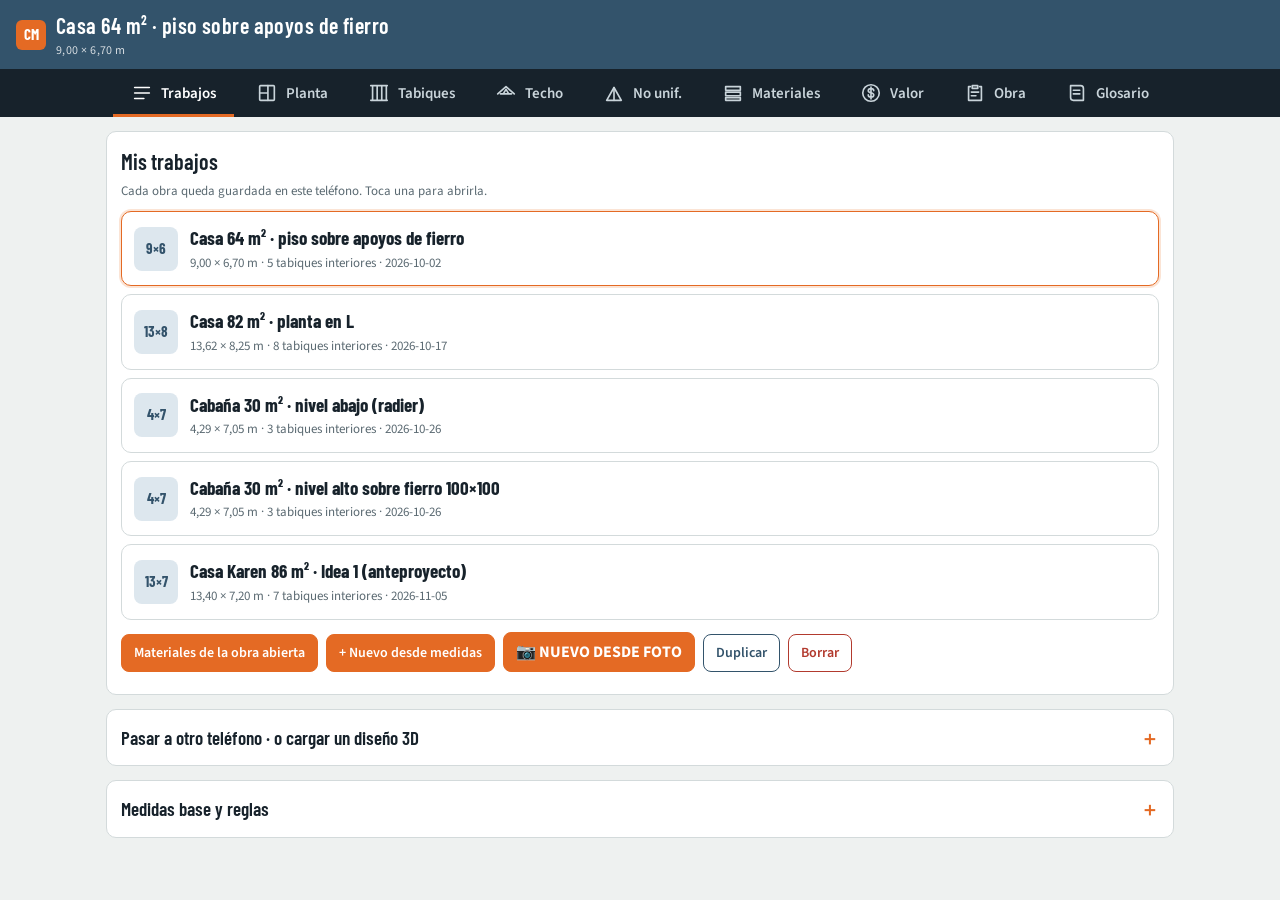
==== commit bbe768aa: "cubicador: casa de Karen 86 m² (Idea 1, anteproyecto) + cabañas 30 m² y tabiques no uniformes del 26" ====
--- a/cubicador/index.html
+++ b/cubicador/index.html
@@ -36,7 +36,7 @@
 .top small{display:block;font-family:var(--body);font-size:12px;opacity:.8;font-weight:400}
 main{padding:14px 16px calc(84px + env(safe-area-inset-bottom,0px));max-width:1100px;margin:0 auto}
 section.s{display:none;flex-direction:column;gap:14px} section.s.on{display:flex}
-nav.navb{position:fixed;left:0;right:0;bottom:0;background:var(--nav);display:grid;grid-template-columns:repeat(8,1fr);padding-bottom:env(safe-area-inset-bottom,0px);z-index:6}
+nav.navb{position:fixed;left:0;right:0;bottom:0;background:var(--nav);display:grid;grid-template-columns:repeat(9,1fr);padding-bottom:env(safe-area-inset-bottom,0px);z-index:6}
 nav.navb button{background:none;border:0;color:var(--navtx);font:600 10.5px var(--body);padding:8px 2px 9px;display:flex;flex-direction:column;align-items:center;gap:3px;cursor:pointer}
 nav.navb button svg{width:22px;height:22px}
 nav.navb button.on{color:#fff;box-shadow:inset 0 3px 0 var(--accent)}
@@ -91,7 +91,7 @@
 .job b{font-family:var(--display);font-size:19px;display:block}
 .glosa{display:grid;grid-template-columns:repeat(auto-fill,minmax(250px,1fr));gap:10px 22px;margin:16px 0 0}
 .glosa dt{font-family:var(--display);font-weight:600;font-size:17px} .glosa dd{margin:2px 0 0;font-size:14px;color:var(--muted)}
-@media (min-width:900px){ .top{position:static} nav.navb{position:sticky;top:env(safe-area-inset-top,0px);bottom:auto;grid-template-columns:repeat(8,auto);justify-content:center;gap:4px} nav.navb button{flex-direction:row;font-size:15px;padding:12px 18px;gap:8px;min-height:48px;align-items:center} nav.navb button.on{box-shadow:inset 0 -3px 0 var(--accent)} main{padding-bottom:30px} }
+@media (min-width:900px){ .top{position:static} nav.navb{position:sticky;top:env(safe-area-inset-top,0px);bottom:auto;grid-template-columns:repeat(9,auto);justify-content:center;gap:4px} nav.navb button{flex-direction:row;font-size:15px;padding:12px 18px;gap:8px;min-height:48px;align-items:center} nav.navb button.on{box-shadow:inset 0 -3px 0 var(--accent)} main{padding-bottom:30px} }
 .paso{display:flex;gap:10px;align-items:flex-start;padding:10px;border-radius:10px;border:1px solid var(--line);background:var(--panel2);cursor:pointer;text-align:left;font:inherit;color:var(--ink)}
 .paso .n{flex:none;width:28px;height:28px;border-radius:50%;display:grid;place-items:center;font-family:var(--display);font-weight:700;background:var(--line);color:var(--ink)}
 .paso.ok .n{background:var(--ok);color:#fff} .paso.op .n{background:var(--steel-soft);color:var(--steel)}
@@ -124,10 +124,10 @@
     <div class="card"><h2>Mis trabajos</h2><p class="mini" style="margin:4px 0 10px">Cada obra queda guardada en este teléfono. Toca una para abrirla.</p><div id="lista" style="display:flex;flex-direction:column;gap:8px"></div>
       <div class="row" style="margin-top:12px"><button class="b pri" data-ir2="materiales">Materiales de la obra abierta</button><button class="b pri" id="nuevo">+ Nuevo desde medidas</button><button class="b pri" id="nuevo-foto" style="font-size:16px;font-weight:700">📷 NUEVO DESDE FOTO</button><button class="b" id="duplicar">Duplicar</button><button class="b del" id="borrar">Borrar</button></div>
       <p class="mini" id="msg-trab" style="margin:8px 0 0"></p></div>
-    <div class="card"><details><summary>Pasar a otro teléfono</summary><div class="body">
-      <p class="mini">Copia el texto del trabajo abierto y pégalo en el otro teléfono.</p>
+    <div class="card"><details><summary>Pasar a otro teléfono · o cargar un diseño 3D</summary><div class="body">
+      <p class="mini">Copia el texto del trabajo abierto y pégalo en el otro teléfono. También puedes pegar aquí el <b>JSON de un diseño del Diseñador 3D</b> (botón «Exportar al Cubicador») y se crea como obra nueva.</p>
       <div class="row"><button class="b" id="exportar">Copiar trabajo</button><button class="b" id="importar">Cargar lo pegado</button></div>
-      <textarea id="txt" placeholder="Pega aquí un trabajo copiado"></textarea></div></details></div>
+      <textarea id="txt" placeholder="Pega aquí un trabajo copiado, o el JSON de un diseño 3D"></textarea></div></details></div>
     <div class="card"><details><summary>Medidas base y reglas</summary><div class="body"><div class="row" id="params"></div></div></details></div>
   </section>
 
@@ -166,6 +166,24 @@
   <!-- TECHO -->
   <section class="s" id="s-techo"><div class="card"><div class="row" style="justify-content:space-between;align-items:center"><h2 style="margin-bottom:4px">Cerchas y techumbre</h2><button class="b" data-dl="techo">⬇️ Descargar o imprimir</button></div><div id="techo-out"></div></div></section>
 
+  <!-- TABIQUES NO UNIFORMES -->
+  <section class="s" id="s-nounif"><div class="card">
+    <h2 style="margin-bottom:4px">Tabiques no uniformes</h2>
+    <p class="mini" style="margin:4px 0 10px">Muros que no son rectangulares: frontón a dos aguas, media agua (trapecio) o pentágono (cumbrera descentrada, para un ala que topa un volumen más alto). Reusa el mismo motor: pies derechos a la grilla, de LARGO VARIABLE, solera inferior y superior inclinada, superficie y OSB. Si el tramo es vidriado, avisa que va pórtico. Medidas en metros (coma decimal).</p>
+    <div class="row">
+      <label class="f">Nombre<input type="text" id="nu-nom" placeholder="Frontón norte" style="width:150px"></label>
+      <label class="f">Forma<select id="nu-forma"><option value="triangulo">Frontón 2 aguas</option><option value="trapecio">Media agua</option><option value="pentagono">Pentágono</option></select></label>
+      <label class="f">Ancho (m)<input type="text" class="n" id="nu-ancho" placeholder="8"></label>
+      <label class="f">Alto muro (m)<input type="text" class="n" id="nu-hm" placeholder="2,4"></label>
+      <label class="f">Pendiente %<input type="text" class="n" id="nu-pend" placeholder="30"></label>
+      <label class="f">Alto der. (m)·media agua<input type="text" class="n" id="nu-h2" placeholder="3,4"></label>
+      <label class="f">Cumbrera a (m)·pentág.<input type="text" class="n" id="nu-xc" placeholder="2,8"></label>
+      <label class="f" style="flex-direction:row;align-items:center;gap:6px;text-transform:none;letter-spacing:0;font-size:13px"><input type="checkbox" id="nu-vid">Vidriado</label>
+      <button class="b pri" id="nu-add" style="align-self:end">+ Agregar</button>
+    </div>
+  </div>
+  <div id="nu-out" style="display:flex;flex-direction:column;gap:12px"></div></section>
+
   <!-- MATERIALES -->
   <section class="s" id="s-materiales">
     <div class="card"><div class="row" style="justify-content:space-between"><h2>Materiales</h2><div class="row"><button class="b pri" data-dl="materiales">⬇️ Descargar todo (PDF)</button><button class="b" id="copiar-lista">Copiar lista</button></div></div><div id="tiles" style="margin-top:6px"></div><p class="mini" id="msg-lista"></p></div>
@@ -177,6 +195,11 @@
   <section class="s" id="s-valor">
     <div class="card"><div class="row" style="justify-content:space-between;align-items:center"><h2>Valor de los materiales</h2><div class="row"><button class="b" data-dl="valor">⬇️ Descargar</button><button class="b pri" id="copiar-valor">Copiar presupuesto</button></div></div>
       <p class="mini" style="margin:4px 0 10px">Las cantidades salen solas de la cubicación. Escribe el precio unitario de cada cosa (en pesos) y se suma todo. Los precios quedan guardados en el teléfono y sirven para las próximas obras.</p>
+      <div class="row" id="uf-box" style="margin:0 0 12px;gap:10px;align-items:center;flex-wrap:wrap;font-size:13px">
+        <span class="chip">UF hoy: <b id="uf-val">cargando…</b><span class="mini" id="uf-fecha" style="margin-left:5px"></span></span>
+        <label class="chip" style="display:flex;gap:6px;align-items:center">o a mano <input type="text" class="n" id="uf-manual" inputmode="decimal" placeholder="UF $" style="width:92px"></label>
+        <span class="chip">Conversor <input type="text" class="n" id="uf-conv" inputmode="decimal" placeholder="UF" style="width:58px"> UF = <b id="uf-conv-out">—</b></span>
+      </div>
       <div class="tw"><table id="tabla-valor"></table></div>
       <div class="row" style="margin-top:10px;align-items:center"><label class="chip" style="display:flex;gap:6px;align-items:center"><input type="checkbox" id="con-iva" style="margin:0">Sumar IVA (19 %)</label><label class="chip" style="display:flex;gap:6px;align-items:center"><input type="checkbox" id="con-resp" style="margin:0">Mis precios ya traen respaldo (precio = materiales + mano de obra)</label><span class="mini" id="msg-valor"></span></div></div>
     <details class="card" style="margin-top:12px"><summary><b>💼 Precio al cliente</b> <span class="mini">· aparte del costo</span></summary><p class="mini" style="margin:6px 0">Materiales a costo más un recargo (35 % como mínimo) y la mano de obra, que se cobra casi lo mismo que cuestan los materiales. Los porcentajes se pueden cambiar.</p><div class="tw" id="precio-cliente"></div></details>
@@ -550,13 +573,13 @@
   'El programa no verifica que la planta cierre: confía en los largos ingresados.',
   'Por fuera la plancha baja 3 a 4 cm bajo el piso para tapar la unión y que no filtre agua; por eso se usa de 2,40 a 2,44 en un muro de 2,40 (Cristian). La OSB 1,22 × 2,44 va VERTICAL y el internit exterior 1,20 × 2,40 va HORIZONTAL encima, para cruzar las juntas y que no queden aperturas (Cristian). Muros oeste y sur llevan ese internit (contrato).',
   'Planchas de muro: una fila a lo alto (alto 2,40). En la esquina la OSB no descuenta el traslape con el muro vecino. Una plancha cortada por un vano se cuenta entera; los recortes no se reaprovechan entre muros.',
-  'Forro interior por cara: terciado ranurado 1,22 × 2,44, internit 1,20 × 2,40 o volcanita 1,20 × 2,40. La grilla de cada cara sigue el ancho de su plancha. En la casa de La casa de ejemplo: terciado en general e internit en baños y cocina (contrato); el cielo es de volcanita.',
+  'Forro interior por cara: terciado ranurado 1,22 × 2,44, internit 1,20 × 2,40 o volcanita 1,20 × 2,40. La grilla de cada cara sigue el ancho de su plancha. En la casa de Sylvana: terciado en general e internit en baños y cocina (contrato); el cielo es de volcanita.',
   'Cielo: el ángulo perimetral rodea cada habitación (tiras de 3 m, los sobrantes se usan en otro lado de la misma obra). La primera omega va a 40 de la pared y luego cada 40 a eje; en la pared apoya el perimetral. Omegas en perfiles de 6 m; un tramo más largo se empalma sin contar traslape.',
   'Plancha acanalada 0,851 × largo; útil = ancho − 2 rolones (≈0,70). Si una plancha alcanza la caída con 5 cm de margen, va una sola; si no, dos traslapadas (Cristian). Se coloca primero toda la línea de abajo y la de arriba se monta encima, con unos 50 cm de traslape que deben caer sobre una costanera, para que no entre agua. La costanera más alta va a 12 cm de la cumbrera por cada lado, para atornillar el caballete.',
   'Cercha reticulada tupida (Cristian, 2-oct): una W con solo 4 diagonales no da la rigidez ni aguanta la carga. Cada caída lleva al menos 8 elementos: montante junto al borde para amarrar el ángulo, y montante + diagonal en cada paño (5 paños de 0,67 en 3,35). Diagonales tipo Pratt: van hacia el centro y bajo el peso del techo trabajan a tracción, por eso aguantan con perfil liviano (confirmado con la teoría de cerchas; con viento que levanta el techo se invierten los esfuerzos). Separación entre cerchas 1,00 desde el borde (Cintac: máx. 1,20).',
   'Diagonales en C 90 para aprovechar los despuntes de los pies derechos (se puede cambiar a C 60). El cordón inferior mayor a 6 m se empalma sobre el apoyo con traslape.',
   'Aleros: 30 cm al frente y en los costados, sin alero atrás (contrato). Costados (Cristian): la omega estructural sigue de largo; en la caída, perfil U atornillado desde arriba con el lado cerrado hacia afuera para recibir el internit; abajo, omegas de cielo del ancho del alero cada 40 tomadas al perimetral. El U se asumió U 92 ⚠️. El bajo alero del frente se armó igual ⚠️ por confirmar. Costaneras: omega estructural cada 55 cm (contrato). Faltan: cruz de San Andrés entre cerchas, estabilizadores, frontones y bajo alero.',
-  'Pendiente del muro real de La casa de ejemplo: las cotas 1,12 y 2,31 de tu ejemplo todavía no las explica ninguna regla.'
+  'Pendiente del muro real de Sylvana: las cotas 1,12 y 2,31 de tu ejemplo todavía no las explica ninguna regla.'
 ];
 const P=Object.fromEntries(PARAMS.map(p=>[p[0],p[2]]));
 
@@ -570,7 +593,7 @@
 /* MOTOR-INICIO */
 const MATS={terciado:'Terciado ranurado',internit:'Internit',volcanita:'Volcanita'};
 function matOf(m,p){ return m==='ninguno'?{w:p.vol,h:p.volH,none:true}:m==='terciado'?{w:p.osb,h:p.osbH}:{w:p.vol,h:p.volH}; }
-// ALTURA VARIABLE (Cristian, 17-oct-2026, casa de ejemplo de varias esquinas): con techos de una o varias aguas cada muro tiene su alto.
+// ALTURA VARIABLE (Cristian, 17-oct-2026, casa Casa 82 m² (L)): con techos de una o varias aguas cada muro tiene su alto.
 // w.alt = [[x, alto], …] a lo largo del muro (cm); entre puntos va en recta; dos puntos en el mismo x = un salto (quiebre).
 // Sin w.alt el muro tiene el alto general (p.H) y todo se calcula exactamente igual que antes.
 // franjas de plancha (lo que sobra arriba de las planchas enteras) juntadas de mayor a menor en planchas de alto plH
@@ -745,7 +768,7 @@
       for(let i=0;i<xs.length-1;i++){ const u=xs[i],v=xs[i+1]; l+=Math.hypot(v-u,hAt(v-0.02)-hAt(u+0.02)); if(i>0) l+=Math.abs(hAt(u+0.02)-hAt(u-0.02)); } return l; };
     const lTop=largoTop(a,b);
     pcU(lTop,'solera superior');
-    // EETT casa de ejemplo de varias esquinas (17-oct): solera de refuerzo compuesta — un C 90 envuelto en un U 92 — sobre la solera superior
+    // EETT casa Casa 82 m² (L) (17-oct): solera de refuerzo compuesta — un C 90 envuelto en un U 92 — sobre la solera superior
     if(p.soleraComp){ pcU(lTop,'solera compuesta (U)'); let x=lTop; while(x>BAR+0.01){ pc(C,BAR,'solera compuesta (C)'); x-=BAR-(p.trSol||50); } pc(C,x,'solera compuesta (C)'); }
     // y un refuerzo horizontal a 1,22 del piso (para fijar las placas de OSB): se corta en cada vano que pasa por esa altura
     if(p.refH>0&&perim){ let x=a; vanos.filter(v=>v.x>=a-0.05&&v.x+v.w<=b+0.05).forEach(v=>{ const door=v.t==='puerta', head=door?(v.h||p.doorH):(v.cab||p.winHead), sill=door?0:head-v.h;
@@ -982,7 +1005,7 @@
     nudos:nds.length, hexUnion, hexCercha:nds.length*hexUnion, hexTotal:nds.length*hexUnion*n};
 }
 
-// CERCHAS DEL PLANO (Cristian, 17-oct-2026, casa de ejemplo de varias esquinas): cuando el arquitecto ya diseñó las cerchas (techo de
+// CERCHAS DEL PLANO (Cristian, 17-oct-2026, casa Casa 82 m² (L)): cuando el arquitecto ya diseñó las cerchas (techo de
 // varias aguas, limahoyas, cerchas distintas) NO se calculan: se copian del plano. Por cada tipo: cuántas y los metros de
 // C 90 y de C 60 de UNA cercha, y otro perfil si lleva (en metros o en piezas, ej. CA 150 × 1,6 que pasa de 6 m).
 // Piezas de 6 m = ⌈metros totales ÷ 6 × 1,1⌉ (10 % de despunte). Cruces de San Andrés en C 60 y costaneras omega, opcionales.
@@ -1137,7 +1160,7 @@
   const cen=central?largo-2*c:0;               // fundación corrida bajo el tabique de apoyo (a lo largo de la casa)
   const mlCim=perim+cen;
   const seccion=c*(prof+sobre);                     // cm²
-  // vigas de fundación interiores (EETT de la casa de ejemplo de varias esquinas, 17-oct): metros escritos a mano, sección propia
+  // vigas de fundación interiores (EETT de la casa Casa 82 m² (L), 17-oct): metros escritos a mano, sección propia
   const mlVig=(b.mlVigas||0), vA=b.vigaAncho||20, vH=b.vigaAlto||40, m3Vig=mlVig*vA*vH/1e6;
   const m3Cim=mlCim*seccion/1e6+m3Vig;
   const m2Losa=(Ar-c*P+4*c*c-cen*c-mlVig*vA)/1e4;   // la losa va DENTRO del sobrecimiento (y descuenta las vigas)
@@ -1485,7 +1508,7 @@
   return {lados, esq, a, b, area: W * H - a * b, perim: 2 * (W + H)};
 }
 
-// VARIAS ESQUINAS (Cristian, 17-oct-2026, casa de ejemplo de varias esquinas): un rectángulo al que le faltan rectángulos en varias
+// VARIAS ESQUINAS (Cristian, 17-oct-2026, casa 82 m² (L)): un rectángulo al que le faltan rectángulos en varias
 // esquinas (forma de Z, o una esquina escalonada = dos recortes en la misma esquina). Se arma la planta por celdas, se
 // recorre el borde en sentido horario y cada lado es un muro: A, B, C… partiendo por el lado de arriba más a la izquierda.
 function perimetroVarios(W, H, recortes) {
@@ -1656,7 +1679,7 @@
   // ---- forro de cada cara según el recinto que mira ----
   const humedo = t => t === 'baño' || t === 'cocina';
   const matEn = (x, y) => {
-    if (pl.forroBase === 'ninguno') return 'ninguno';   // sin forro interior (Cristian, casa de ejemplo de varias esquinas)
+    if (pl.forroBase === 'ninguno') return 'ninguno';   // sin forro interior (Cristian, casa 82 m² (L))
     if ((pl.zonas || []).some(z => humedo(z.tipo) && x >= z.x0 && x <= z.x1 && y >= z.y0 && y <= z.y1)) return 'internit';
     const r = regionDe(x, y); return r && humedo(r.tipo) ? 'internit' : (pl.forroBase || 'terciado');
   };
@@ -1939,7 +1962,7 @@
 }
 const cerG1=n=>n.toFixed(1).replace('.',',');
 // ÁNGULOS DE CORTE (v0.18b, revisor + Cristian): salen de la geometría de la cercha, no son fijos. «fuera de escuadra» = cuánto se gira el corte
-// respecto de un corte recto. Ej. casa de ejemplo (19,7°): cumbrera y alero a plomo 19,7°; montantes recto abajo y 19,7° arriba.
+// respecto de un corte recto. Ej. Sylvana (19,7°): cumbrera y alero a plomo 19,7°; montantes recto abajo y 19,7° arriba.
 function cerCortes(T,z){ const {L,half,h}=T, ang=T.ang, g=cerG1, dir=(a,b)=>Math.atan2(b[1]-a[1],b[0]-a[0])*180/Math.PI;
   const entre=(d1,d2)=>{ let d=Math.abs(d1-d2)%180; return Math.min(d,180-d); };
   const w=z.inst[0];
@@ -2142,7 +2165,7 @@
 
 /* ---------- trabajos guardados ---------- */
 const KT='cubicador-trabajos-v1';
-const SYL={"id":"sylvana","nombre":"Casa de ejemplo 9 × 6,70","fecha":"2026-10-02","planta":{"ancho":900,"fondo":670,"forroBase":"terciado","intExt":["C","D"],"tabiques":[{"nombre":"Tabique central","perfil":90,"o":"h","eje":315,"desde":0,"hasta":900,"fijo":true},{"nombre":"T1 dormitorio 1 / baños","perfil":60,"o":"v","eje":385,"desde":0,"hasta":315},{"nombre":"T2 baños / dormitorio 2","perfil":60,"o":"v","eje":577,"desde":0,"hasta":315},{"nombre":"T3 entre baños","perfil":60,"o":"h","eje":175,"desde":385,"hasta":577},{"nombre":"T4 muro corto cocina","perfil":60,"o":"v","eje":287,"desde":561,"hasta":670}],"vanos":[{"muro":"A","tipo":"ventana","desde":269.9,"ancho":60,"alto":140},{"muro":"A","tipo":"ventana","desde":502.9,"ancho":60,"alto":60},{"muro":"B","tipo":"ventana","desde":100,"ancho":120,"alto":100},{"muro":"B","tipo":"ventana","desde":410.3,"ancho":160,"alto":140,"fijo":true},{"muro":"C","tipo":"puerta","desde":122,"ancho":160,"alto":210,"fijo":true},{"muro":"C","tipo":"ventana","desde":427.9,"ancho":60,"alto":140},{"muro":"C","tipo":"puerta","desde":522.8,"ancho":85,"alto":205},{"muro":"C","tipo":"ventana","desde":722.8,"ancho":140,"alto":60,"cab":180},{"muro":"D","tipo":"puerta","desde":245.4,"ancho":75,"alto":205},{"muro":"D","tipo":"ventana","desde":450.3,"ancho":120,"alto":100},{"muro":"T0","tipo":"puerta","desde":283.9,"ancho":75,"alto":205},{"muro":"T0","tipo":"puerta","desde":482,"ancho":75,"alto":205},{"muro":"T0","tipo":"puerta","desde":593.3,"ancho":75,"alto":205},{"muro":"T1","tipo":"puerta","desde":11.7,"ancho":75,"alto":205}],"recintos":[{"nombre":"Dormitorio 1","tipo":"dormitorio","x":200,"y":150},{"nombre":"Baño 1","tipo":"baño","x":480,"y":90},{"nombre":"Baño 2","tipo":"baño","x":480,"y":250},{"nombre":"Dormitorio 2","tipo":"dormitorio","x":740,"y":150},{"nombre":"Living - comedor - cocina","tipo":"living","x":600,"y":500}],"zonas":[{"tipo":"cocina","x0":0,"y0":319.5,"x1":295,"y1":670}],"techo":{"on":true,"caidas":"frente","alto":120,"sep":100,"alero":30,"aleroAtras":0,"aleroLat":30,"cost":55,"trasl":40,"panos":5,"webs":90,"cumb":12},"base":{"dirPiso":"corto","entramado":"metalcon","perfilPiso":90}},"p":{}};
+const SYL={"id":"sylvana","nombre":"Casa 64 m² · piso sobre apoyos de fierro","fecha":"2026-10-02","planta":{"ancho":900,"fondo":670,"forroBase":"terciado","intExt":["C","D"],"tabiques":[{"nombre":"Tabique central","perfil":90,"o":"h","eje":315,"desde":0,"hasta":900,"fijo":true},{"nombre":"T1 dormitorio 1 / baños","perfil":60,"o":"v","eje":385,"desde":0,"hasta":315},{"nombre":"T2 baños / dormitorio 2","perfil":60,"o":"v","eje":577,"desde":0,"hasta":315},{"nombre":"T3 entre baños","perfil":60,"o":"h","eje":175,"desde":385,"hasta":577},{"nombre":"T4 muro corto cocina","perfil":60,"o":"v","eje":287,"desde":561,"hasta":670}],"vanos":[{"muro":"A","tipo":"ventana","desde":269.9,"ancho":60,"alto":140},{"muro":"A","tipo":"ventana","desde":502.9,"ancho":60,"alto":60},{"muro":"B","tipo":"ventana","desde":100,"ancho":120,"alto":100},{"muro":"B","tipo":"ventana","desde":410.3,"ancho":160,"alto":140,"fijo":true},{"muro":"C","tipo":"puerta","desde":122,"ancho":160,"alto":210,"fijo":true},{"muro":"C","tipo":"ventana","desde":427.9,"ancho":60,"alto":140},{"muro":"C","tipo":"puerta","desde":522.8,"ancho":85,"alto":205},{"muro":"C","tipo":"ventana","desde":722.8,"ancho":140,"alto":60,"cab":180},{"muro":"D","tipo":"puerta","desde":245.4,"ancho":75,"alto":205},{"muro":"D","tipo":"ventana","desde":450.3,"ancho":120,"alto":100},{"muro":"T0","tipo":"puerta","desde":283.9,"ancho":75,"alto":205},{"muro":"T0","tipo":"puerta","desde":482,"ancho":75,"alto":205},{"muro":"T0","tipo":"puerta","desde":593.3,"ancho":75,"alto":205},{"muro":"T1","tipo":"puerta","desde":11.7,"ancho":75,"alto":205}],"recintos":[{"nombre":"Dormitorio 1","tipo":"dormitorio","x":200,"y":150},{"nombre":"Baño 1","tipo":"baño","x":480,"y":90},{"nombre":"Baño 2","tipo":"baño","x":480,"y":250},{"nombre":"Dormitorio 2","tipo":"dormitorio","x":740,"y":150},{"nombre":"Living - comedor - cocina","tipo":"living","x":600,"y":500}],"zonas":[{"tipo":"cocina","x0":0,"y0":319.5,"x1":295,"y1":670}],"techo":{"on":true,"caidas":"frente","alto":120,"sep":100,"alero":30,"aleroAtras":0,"aleroLat":30,"cost":55,"trasl":40,"panos":5,"webs":90,"cumb":12},"base":{"dirPiso":"corto","entramado":"metalcon","perfilPiso":90}},"p":{}};
 function casaVacia(nombre,ancho,fondo){ return {id:Date.now().toString(36),nombre,fecha:new Date().toISOString().slice(0,10),
   planta:{ancho,fondo,forroBase:'terciado',intExt:[],tabiques:[],vanos:[],recintos:[{nombre:'Casa',tipo:'living',x:ancho/2,y:fondo/2}],zonas:[],
   techo:{on:false,alto:120,sep:100,alero:30,aleroAtras:0,aleroLat:30,cost:55,trasl:40,panos:5,webs:90,cumb:12}},p:{}}; }
@@ -2150,30 +2173,81 @@
 if(!D||!D.trabajos||!D.trabajos.length) D={trabajos:[JSON.parse(JSON.stringify(SYL))],abierto:SYL.id};
 const guardar=()=>{ try{ localStorage.setItem(KT,JSON.stringify(D)); }catch(e){} };
 // arreglo de datos del ejemplo guardado en teléfonos con versiones anteriores (4-oct): puerta del muro D de 0,75 según el
-// plano, y la base de casa de ejemplo fija en «lado corto» (los 33 pollos que definió Cristian)
+// plano, y la base de Sylvana fija en «lado corto» (los 33 pollos que definió Cristian)
 D.trabajos.forEach(t=>{ if(t.id!=='sylvana'||t.fix0410) return; (t.planta.vanos||[]).forEach(v=>{ if(v.muro==='D'&&v.tipo==='puerta'&&v.ancho===85) v.ancho=75; });
   t.planta.base=Object.assign({dirPiso:'corto',entramado:'metalcon',perfilPiso:90},t.planta.base||{}); t.fix0410=true; guardar(); });
 // 10-oct (Cristian): la ventana del lavaplatos (muro C, frente) es horizontal 1,40 × 0,60, alféizar a 1,20 y dintel a 1,80
 D.trabajos.forEach(t=>{ if(t.id!=='sylvana'||t.fix1010) return; (t.planta.vanos||[]).forEach(v=>{ if(v.muro==='C'&&v.tipo==='ventana'&&v.ancho===120&&v.alto===100){ v.desde-=10; v.ancho=140; v.alto=60; v.cab=180; } });
   t.fix1010=true; guardar(); });
-// 17-oct (Cristian): la casa de ejemplo de varias esquinas queda en la lista como ejemplo de planta con varias esquinas, muros de alto
+// 17-oct (Cristian): la casa Casa 82 m² (L) queda en la lista como ejemplo de planta con varias esquinas, muros de alto
 // variable, sobretabique, cerchas del plano y hormigón por vaciado (se agrega una sola vez; si se borra, no vuelve)
-const NL={"id":"ejemplo-varias-esquinas","nombre":"Casa de ejemplo de varias esquinas · Etapa 1","fecha":"2026-10-17","planta":{"ancho":1362,"fondo":825,"forroBase":"ninguno","sinAislacion":true,"intExt":[],"recortes":[{"esquina":"NW","ancho":564,"fondo":180},{"esquina":"NW","ancho":356,"fondo":241},{"esquina":"SE","ancho":312,"fondo":357}],"alturas":{"A":{"hS":358,"hE":261,"qx":486,"qa":261,"qb":261},"B":{"hS":261,"hE":261,"qx":234,"qa":338,"qb":338},"C":{"hS":261,"hE":261},"D":{"hS":261,"hE":261},"E":{"hS":261,"hE":260,"qx":694,"qa":400,"qb":304},"F":{"hS":260,"hE":260},"G":{"hS":260,"hE":304},"H":{"hS":400,"hE":400},"I":{"hS":400,"hE":358},"J":{"hS":358,"hE":358}},"tabiques":[{"nombre":"B acceso / estar","perfil":90,"o":"v","eje":362,"desde":241,"hasta":334},{"nombre":"C acceso / baño","perfil":90,"o":"v","eje":570,"desde":180,"hasta":334},{"nombre":"E baño / Simón","perfil":90,"o":"v","eje":742,"desde":0,"hasta":338},{"nombre":"F dormitorios","perfil":90,"o":"v","eje":1044,"desde":0,"hasta":468},{"nombre":"Pasillo oeste","perfil":90,"o":"h","eje":338,"desde":358,"hasta":450},{"nombre":"Pasillo norte","perfil":90,"o":"h","eje":338,"desde":566,"hasta":1044},{"nombre":"Cocina norte","perfil":90,"o":"h","eje":462,"desde":664,"hasta":1044},{"nombre":"D cocina / estar","perfil":90,"o":"v","eje":668,"desde":466,"hasta":825}],"sobretabiques":[{"nombre":"Sobretabique ventanas altas (sobre cercha viga)","largo":570,"alto":96,"apoyo":"cercha","exterior":true},{"nombre":"Muro suelto del acceso (norte)","largo":108,"alto":369,"apoyo":"radier"}],"vanos":[{"muro":"A","tipo":"ventana","desde":117,"ancho":50,"alto":170,"cab":220},{"muro":"A","tipo":"ventana","desde":299,"ancho":110,"alto":170,"cab":220},{"muro":"A","tipo":"ventana","desde":561,"ancho":150,"alto":120,"cab":220},{"muro":"D","tipo":"puerta","desde":67,"ancho":70,"alto":203},{"muro":"E","tipo":"ventana","desde":83,"ancho":135,"alto":120,"cab":220},{"muro":"E","tipo":"ventana","desde":230,"ancho":135,"alto":120,"cab":220},{"muro":"E","tipo":"ventana","desde":399,"ancho":135,"alto":170,"cab":220},{"muro":"E","tipo":"ventana","desde":546,"ancho":135,"alto":170,"cab":220},{"muro":"E","tipo":"ventana","desde":693,"ancho":135,"alto":170,"cab":220},{"muro":"E","tipo":"ventana","desde":840,"ancho":135,"alto":170,"cab":220},{"muro":"F","tipo":"ventana","desde":36,"ancho":58,"alto":170,"cab":220},{"muro":"F","tipo":"ventana","desde":389,"ancho":100,"alto":170,"cab":220},{"muro":"F","tipo":"ventana","desde":501,"ancho":58,"alto":170,"cab":220},{"muro":"I","tipo":"puerta","desde":93,"ancho":95,"alto":223},{"muro":"T5","tipo":"puerta","desde":90,"ancho":75,"alto":203},{"muro":"T5","tipo":"puerta","desde":335,"ancho":75,"alto":203},{"muro":"T3","tipo":"puerta","desde":341,"ancho":80,"alto":203},{"muro":"T7","tipo":"puerta","desde":120,"ancho":192,"alto":213},{"muro":"S0","tipo":"ventana","desde":21,"ancho":58,"alto":60,"cab":71},{"muro":"S0","tipo":"ventana","desde":99,"ancho":58,"alto":60,"cab":71},{"muro":"S0","tipo":"ventana","desde":177,"ancho":58,"alto":60,"cab":71},{"muro":"S0","tipo":"ventana","desde":255,"ancho":58,"alto":60,"cab":71},{"muro":"S0","tipo":"ventana","desde":333,"ancho":58,"alto":60,"cab":71},{"muro":"S0","tipo":"ventana","desde":411,"ancho":58,"alto":60,"cab":71},{"muro":"S0","tipo":"ventana","desde":489,"ancho":58,"alto":60,"cab":71}],"recintos":[{"nombre":"Espacio familiar","tipo":"living","x":250,"y":600},{"nombre":"Baño familiar","tipo":"baño","x":650,"y":150},{"nombre":"Dormitorio Simón","tipo":"dormitorio","x":890,"y":170},{"nombre":"Dormitorio principal","tipo":"dormitorio","x":1200,"y":230},{"nombre":"Cocina","tipo":"cocina","x":850,"y":650}],"zonas":[],"techo":{"on":true,"alto":120,"sep":100,"alero":40,"aleroAtras":40,"aleroLat":40,"cost":55,"trasl":40,"panos":5,"webs":90,"cumb":12,"plano":{"on":true,"crucesM":6800,"omegaM":18400,"m2":110.5,"osb":true,"cubML":12900,"cubNom":"Zincalum Z-Rib 0,5 terracota (ancho útil 0,99)","hojaML":5360,"canalML":1650,"bajadas":4,"tipos":[{"nombre":"Cercha 1","cant":8,"c90":800,"c60":560},{"nombre":"Cercha 2","cant":4,"c90":430,"c60":830,"otro":"CA 150 × 1,6 mm","otroPz":2},{"nombre":"Cercha 3","cant":5,"c90":1360,"c60":1860},{"nombre":"Cercha 4","cant":2,"c90":1500,"c60":1900},{"nombre":"Cercha 5","cant":4,"c90":1100,"c60":540},{"nombre":"Cercha 5B","cant":4,"c90":900,"c60":450},{"nombre":"Cercha viga","cant":1,"c90":1140,"c60":1430}]}},"base":{"on":true,"tipo":"radier","espLosa":10,"cimAncho":25,"cimProf":40,"sobreAlto":10,"perdida":0,"emplantillado":5,"mlVigas":2352,"vigaAncho":20,"vigaAlto":40,"fundCentral":false,"perno":"expansion"}},"p":{"soleraComp":true,"refH":122,"bajaPl":5},"respaldo":true,"moGlobal":11000000};
+const NL={"id":"navia-raul","nombre":"Casa 82 m² · planta en L","fecha":"2026-10-17","planta":{"ancho":1362,"fondo":825,"forroBase":"ninguno","sinAislacion":true,"intExt":[],"recortes":[{"esquina":"NW","ancho":564,"fondo":180},{"esquina":"NW","ancho":356,"fondo":241},{"esquina":"SE","ancho":312,"fondo":357}],"alturas":{"A":{"hS":358,"hE":261,"qx":486,"qa":261,"qb":261},"B":{"hS":261,"hE":261,"qx":234,"qa":338,"qb":338},"C":{"hS":261,"hE":261},"D":{"hS":261,"hE":261},"E":{"hS":261,"hE":260,"qx":694,"qa":400,"qb":304},"F":{"hS":260,"hE":260},"G":{"hS":260,"hE":304},"H":{"hS":400,"hE":400},"I":{"hS":400,"hE":358},"J":{"hS":358,"hE":358}},"tabiques":[{"nombre":"B acceso / estar","perfil":90,"o":"v","eje":362,"desde":241,"hasta":334},{"nombre":"C acceso / baño","perfil":90,"o":"v","eje":570,"desde":180,"hasta":334},{"nombre":"E baño / dorm 2","perfil":90,"o":"v","eje":742,"desde":0,"hasta":338},{"nombre":"F dormitorios","perfil":90,"o":"v","eje":1044,"desde":0,"hasta":468},{"nombre":"Pasillo oeste","perfil":90,"o":"h","eje":338,"desde":358,"hasta":450},{"nombre":"Pasillo norte","perfil":90,"o":"h","eje":338,"desde":566,"hasta":1044},{"nombre":"Cocina norte","perfil":90,"o":"h","eje":462,"desde":664,"hasta":1044},{"nombre":"D cocina / estar","perfil":90,"o":"v","eje":668,"desde":466,"hasta":825}],"sobretabiques":[{"nombre":"Sobretabique ventanas altas (sobre cercha viga)","largo":570,"alto":96,"apoyo":"cercha","exterior":true},{"nombre":"Muro suelto del acceso (norte)","largo":108,"alto":369,"apoyo":"radier"}],"vanos":[{"muro":"A","tipo":"ventana","desde":117,"ancho":50,"alto":170,"cab":220},{"muro":"A","tipo":"ventana","desde":299,"ancho":110,"alto":170,"cab":220},{"muro":"A","tipo":"ventana","desde":561,"ancho":150,"alto":120,"cab":220},{"muro":"D","tipo":"puerta","desde":67,"ancho":70,"alto":203},{"muro":"E","tipo":"ventana","desde":83,"ancho":135,"alto":120,"cab":220},{"muro":"E","tipo":"ventana","desde":230,"ancho":135,"alto":120,"cab":220},{"muro":"E","tipo":"ventana","desde":399,"ancho":135,"alto":170,"cab":220},{"muro":"E","tipo":"ventana","desde":546,"ancho":135,"alto":170,"cab":220},{"muro":"E","tipo":"ventana","desde":693,"ancho":135,"alto":170,"cab":220},{"muro":"E","tipo":"ventana","desde":840,"ancho":135,"alto":170,"cab":220},{"muro":"F","tipo":"ventana","desde":36,"ancho":58,"alto":170,"cab":220},{"muro":"F","tipo":"ventana","desde":389,"ancho":100,"alto":170,"cab":220},{"muro":"F","tipo":"ventana","desde":501,"ancho":58,"alto":170,"cab":220},{"muro":"I","tipo":"puerta","desde":93,"ancho":95,"alto":223},{"muro":"T5","tipo":"puerta","desde":90,"ancho":75,"alto":203},{"muro":"T5","tipo":"puerta","desde":335,"ancho":75,"alto":203},{"muro":"T3","tipo":"puerta","desde":341,"ancho":80,"alto":203},{"muro":"T7","tipo":"puerta","desde":120,"ancho":192,"alto":213},{"muro":"S0","tipo":"ventana","desde":21,"ancho":58,"alto":60,"cab":71},{"muro":"S0","tipo":"ventana","desde":99,"ancho":58,"alto":60,"cab":71},{"muro":"S0","tipo":"ventana","desde":177,"ancho":58,"alto":60,"cab":71},{"muro":"S0","tipo":"ventana","desde":255,"ancho":58,"alto":60,"cab":71},{"muro":"S0","tipo":"ventana","desde":333,"ancho":58,"alto":60,"cab":71},{"muro":"S0","tipo":"ventana","desde":411,"ancho":58,"alto":60,"cab":71},{"muro":"S0","tipo":"ventana","desde":489,"ancho":58,"alto":60,"cab":71}],"recintos":[{"nombre":"Espacio familiar","tipo":"living","x":250,"y":600},{"nombre":"Baño familiar","tipo":"baño","x":650,"y":150},{"nombre":"Dormitorio 2","tipo":"dormitorio","x":890,"y":170},{"nombre":"Dormitorio principal","tipo":"dormitorio","x":1200,"y":230},{"nombre":"Cocina","tipo":"cocina","x":850,"y":650}],"zonas":[],"techo":{"on":true,"alto":120,"sep":100,"alero":40,"aleroAtras":40,"aleroLat":40,"cost":55,"trasl":40,"panos":5,"webs":90,"cumb":12,"plano":{"on":true,"crucesM":6800,"omegaM":18400,"m2":110.5,"osb":true,"cubML":12900,"cubNom":"Zincalum Z-Rib 0,5 terracota (ancho útil 0,99)","hojaML":5360,"canalML":1650,"bajadas":4,"tipos":[{"nombre":"Cercha 1","cant":8,"c90":800,"c60":560},{"nombre":"Cercha 2","cant":4,"c90":430,"c60":830,"otro":"CA 150 × 1,6 mm","otroPz":2},{"nombre":"Cercha 3","cant":5,"c90":1360,"c60":1860},{"nombre":"Cercha 4","cant":2,"c90":1500,"c60":1900},{"nombre":"Cercha 5","cant":4,"c90":1100,"c60":540},{"nombre":"Cercha 5B","cant":4,"c90":900,"c60":450},{"nombre":"Cercha viga","cant":1,"c90":1140,"c60":1430}]}},"base":{"on":true,"tipo":"radier","espLosa":10,"cimAncho":25,"cimProf":40,"sobreAlto":10,"perdida":0,"emplantillado":5,"mlVigas":2352,"vigaAncho":20,"vigaAlto":40,"fundCentral":false,"perno":"expansion"}},"p":{"soleraComp":true,"refH":122,"bajaPl":5},"respaldo":true,"moGlobal":11000000};
 if(NL&&!D.nl1710){ if(!D.trabajos.some(t=>t.id===NL.id)) D.trabajos.push(JSON.parse(JSON.stringify(NL))); D.nl1710=true; guardar(); }
+// 26-oct: cabañas del conjunto como prediseños de ejemplo (se agregan una sola vez; si se borran, no vuelven)
+const CAB=[{"id":"cabana-30","nombre":"Cabaña 30 m² · nivel abajo (radier)","fecha":"2026-10-26","planta":{"ancho":429,"fondo":705,"forroBase":"ninguno","intExt":[],"tabiques":[{"nombre":"Comedor / servicios","perfil":90,"o":"h","eje":205,"desde":0,"hasta":429},{"nombre":"Servicios / dormitorio","perfil":90,"o":"h","eje":445,"desde":0,"hasta":429},{"nombre":"Baño / cocina","perfil":90,"o":"v","eje":160,"desde":205,"hasta":445}],"vanos":[{"muro":"C","tipo":"puerta","desde":60,"ancho":90,"alto":205},{"muro":"C","tipo":"ventana","desde":300,"ancho":80,"alto":100,"cab":210},{"muro":"A","tipo":"ventana","desde":175,"ancho":80,"alto":120,"cab":210},{"muro":"B","tipo":"ventana","desde":300,"ancho":70,"alto":100,"cab":210},{"muro":"D","tipo":"ventana","desde":300,"ancho":50,"alto":60,"cab":210},{"muro":"T1","tipo":"puerta","desde":300,"ancho":75,"alto":205},{"muro":"T2","tipo":"puerta","desde":40,"ancho":70,"alto":205}],"recintos":[{"nombre":"Comedor","tipo":"living","x":250,"y":100},{"nombre":"Baño","tipo":"baño","x":80,"y":320},{"nombre":"Cocina","tipo":"cocina","x":300,"y":320},{"nombre":"Dormitorio","tipo":"dormitorio","x":215,"y":575}],"zonas":[{"tipo":"cocina","x0":160,"y0":205,"x1":429,"y1":445}],"techo":{"on":true,"caidas":"frente","alto":120,"sep":100,"alero":30,"aleroAtras":0,"aleroLat":30,"cost":55,"trasl":40,"panos":5,"webs":90,"cumb":12},"base":{"on":true,"tipo":"radier","espLosa":10,"cimAncho":25,"cimProf":40,"sobreAlto":10,"perdida":0,"emplantillado":5,"mlVigas":0,"fundCentral":false,"perno":"expansion"}},"p":{}},{"id":"cabana-30-alta","nombre":"Cabaña 30 m² · nivel alto sobre fierro 100×100","fecha":"2026-10-26","planta":{"ancho":429,"fondo":705,"forroBase":"ninguno","intExt":[],"tabiques":[{"nombre":"Comedor / servicios","perfil":90,"o":"h","eje":205,"desde":0,"hasta":429},{"nombre":"Servicios / dormitorio","perfil":90,"o":"h","eje":445,"desde":0,"hasta":429},{"nombre":"Baño / cocina","perfil":90,"o":"v","eje":160,"desde":205,"hasta":445}],"vanos":[{"muro":"C","tipo":"puerta","desde":60,"ancho":90,"alto":205},{"muro":"C","tipo":"ventana","desde":300,"ancho":80,"alto":100,"cab":210},{"muro":"A","tipo":"ventana","desde":175,"ancho":80,"alto":120,"cab":210},{"muro":"B","tipo":"ventana","desde":300,"ancho":70,"alto":100,"cab":210},{"muro":"D","tipo":"ventana","desde":300,"ancho":50,"alto":60,"cab":210},{"muro":"T1","tipo":"puerta","desde":300,"ancho":75,"alto":205},{"muro":"T2","tipo":"puerta","desde":40,"ancho":70,"alto":205}],"recintos":[{"nombre":"Comedor","tipo":"living","x":250,"y":100},{"nombre":"Baño","tipo":"baño","x":80,"y":320},{"nombre":"Cocina","tipo":"cocina","x":300,"y":320},{"nombre":"Dormitorio","tipo":"dormitorio","x":215,"y":575}],"zonas":[{"tipo":"cocina","x0":160,"y0":205,"x1":429,"y1":445}],"techo":{"on":true,"caidas":"frente","alto":120,"sep":100,"alero":30,"aleroAtras":0,"aleroLat":30,"cost":55,"trasl":40,"panos":5,"webs":90,"cumb":12},"base":{"dirPiso":"corto","entramado":"metalcon","perfilPiso":150}},"p":{}}];
+if(CAB&&CAB.length&&!D.cab2610){ CAB.forEach(c=>{ if(!D.trabajos.some(t=>t.id===c.id)) D.trabajos.push(JSON.parse(JSON.stringify(c))); }); D.cab2610=true; guardar(); }
+// 5-nov: casa de Karen (Natales) con la IDEA 1 de la remodelación, como anteproyecto (se agrega una sola vez)
+const KAR={"id":"karen-idea1","nombre":"Casa Karen 86 m² · Idea 1 (anteproyecto)","fecha":"2026-11-05","planta":{"ancho":1340,"fondo":720,"forroBase":"volcanita","intExt":[],"recortes":[{"esquina":"NW","ancho":370,"fondo":140},{"esquina":"NE","ancho":370,"fondo":140}],"tabiques":[{"nombre":"Franja servicios / dormitorios-living","perfil":90,"o":"h","eje":470,"desde":0,"hasta":1340},{"nombre":"Dormitorio 1 / living","perfil":90,"o":"v","eje":370,"desde":140,"hasta":470},{"nombre":"Living / dormitorio 2","perfil":90,"o":"v","eje":970,"desde":140,"hasta":470},{"nombre":"Baño 1 / closet 1","perfil":90,"o":"v","eje":230,"desde":470,"hasta":720},{"nombre":"Closet 1 / cocina","perfil":90,"o":"v","eje":370,"desde":470,"hasta":720},{"nombre":"Cocina / vestíbulo","perfil":90,"o":"v","eje":820,"desde":470,"hasta":720},{"nombre":"Vestíbulo / baño 2 (puerta nueva)","perfil":90,"o":"v","eje":1110,"desde":470,"hasta":720}],"vanos":[{"muro":"A","tipo":"puerta","desde":192,"ancho":220,"alto":210},{"muro":"C","tipo":"ventana","desde":86,"ancho":200,"alto":120},{"muro":"D","tipo":"ventana","desde":130,"ancho":100,"alto":100},{"muro":"E","tipo":"ventana","desde":84,"ancho":60,"alto":60},{"muro":"E","tipo":"puerta","desde":407,"ancho":85,"alto":205},{"muro":"E","tipo":"ventana","desde":769,"ancho":120,"alto":100},{"muro":"E","tipo":"ventana","desde":1195,"ancho":60,"alto":60},{"muro":"F","tipo":"ventana","desde":350,"ancho":100,"alto":100},{"muro":"G","tipo":"ventana","desde":86,"ancho":200,"alto":120},{"muro":"T0","tipo":"puerta","desde":70,"ancho":80,"alto":205},{"muro":"T0","tipo":"puerta","desde":260,"ancho":80,"alto":205},{"muro":"T0","tipo":"puerta","desde":840,"ancho":100,"alto":205},{"muro":"T1","tipo":"puerta","desde":174,"ancho":80,"alto":205},{"muro":"T2","tipo":"puerta","desde":174,"ancho":80,"alto":205},{"muro":"T5","tipo":"puerta","desde":30,"ancho":80,"alto":205},{"muro":"T6","tipo":"puerta","desde":45,"ancho":70,"alto":205}],"recintos":[{"nombre":"Dormitorio 1","tipo":"dormitorio","x":185,"y":305},{"nombre":"Living - comedor","tipo":"living","x":670,"y":280},{"nombre":"Dormitorio 2","tipo":"dormitorio","x":1155,"y":305},{"nombre":"Baño 1","tipo":"baño","x":115,"y":595},{"nombre":"Closet 1","tipo":"dormitorio","x":300,"y":595},{"nombre":"Cocina (+ ex logia)","tipo":"living","x":595,"y":595},{"nombre":"Vestíbulo","tipo":"living","x":965,"y":595},{"nombre":"Baño 2","tipo":"baño","x":1225,"y":595}],"zonas":[{"tipo":"cocina","x0":370,"y0":470,"x1":820,"y1":720}],"techo":{"on":false},"base":{"dirPiso":"corto","entramado":"metalcon","perfilPiso":90}},"p":{}};
+if(KAR&&!D.kar0511){ if(!D.trabajos.some(t=>t.id===KAR.id)) D.trabajos.push(JSON.parse(JSON.stringify(KAR))); D.kar0511=true; guardar(); }
 // v0.20 (revisor): en el ejemplo ya guardado, la 5ª ventana del muro sur (E) va a 6,93 (lámina L7), el sobretabique de las
 // ventanas altas es exterior y la OSB baja 5 cm bajo la solera (EETT III.6.2)
-D.trabajos.forEach(t=>{ if(t.id!=='ejemplo-varias-esquinas'||t.fix1710b) return; (t.planta.vanos||[]).forEach(v=>{ if(v.muro==='E'&&v.desde===705) v.desde=693; });
+D.trabajos.forEach(t=>{ if(t.id!=='navia-raul'||t.fix1710b) return; (t.planta.vanos||[]).forEach(v=>{ if(v.muro==='E'&&v.desde===705) v.desde=693; });
   ((t.planta.sobretabiques||[])[0]||{}).exterior=true; t.p=Object.assign({},t.p||{},{bajaPl:5}); t.fix1710b=true; guardar(); });
 const J=()=>D.trabajos.find(t=>t.id===D.abierto)||D.trabajos[0];
 const PJ=()=>Object.assign({},P,{pegado:true,forroDef:(J().planta.forroBase||'terciado')},J().p||{});
 
 /* ---------- navegación ---------- */
-const ICON={obra:'<path d="M9 4h6v3H9z"/><path d="M7 5H5v15h14V5h-2"/><path d="M8 11h8M8 15h5"/>',trabajos:'<path d="M4 6h16M4 12h16M4 18h10"/>',planta:'<rect x="4" y="4" width="16" height="16" rx="1"/><path d="M4 12h9M13 4v16"/>',tabiques:'<path d="M5 4v16M10 4v16M15 4v16M20 4v16M3 4h18M3 20h18"/>',techo:'<path d="M3 13 12 5l9 8M6 13h12M9 13l3-5 3 5"/>',materiales:'<rect x="4" y="5" width="16" height="4"/><rect x="4" y="11" width="16" height="4"/><rect x="4" y="17" width="16" height="3"/>',glosario:'<path d="M5 4h11a3 3 0 0 1 3 3v13H8a3 3 0 0 1-3-3z"/><path d="M8 9h7M8 13h7"/>',valor:'<circle cx="12" cy="12" r="9"/><path d="M15 9.5c0-1.4-1.3-2.3-3-2.3s-3 .9-3 2.3c0 3 6 1.6 6 4.6 0 1.4-1.3 2.4-3 2.4s-3-1-3-2.4M12 5.5v13"/>'};
-const PANT=MODO_OBRA?[['trabajos','Obras'],['obra','Registro']]:[['trabajos','Trabajos'],['planta','Planta'],['tabiques','Tabiques'],['techo','Techo'],['materiales','Materiales'],['valor','Valor'],['obra','Obra'],['glosario','Glosario']];
+const ICON={obra:'<path d="M9 4h6v3H9z"/><path d="M7 5H5v15h14V5h-2"/><path d="M8 11h8M8 15h5"/>',trabajos:'<path d="M4 6h16M4 12h16M4 18h10"/>',planta:'<rect x="4" y="4" width="16" height="16" rx="1"/><path d="M4 12h9M13 4v16"/>',tabiques:'<path d="M5 4v16M10 4v16M15 4v16M20 4v16M3 4h18M3 20h18"/>',techo:'<path d="M3 13 12 5l9 8M6 13h12M9 13l3-5 3 5"/>',nounif:'<path d="M4 20h16L12 6z"/><path d="M12 6v14"/>',materiales:'<rect x="4" y="5" width="16" height="4"/><rect x="4" y="11" width="16" height="4"/><rect x="4" y="17" width="16" height="3"/>',glosario:'<path d="M5 4h11a3 3 0 0 1 3 3v13H8a3 3 0 0 1-3-3z"/><path d="M8 9h7M8 13h7"/>',valor:'<circle cx="12" cy="12" r="9"/><path d="M15 9.5c0-1.4-1.3-2.3-3-2.3s-3 .9-3 2.3c0 3 6 1.6 6 4.6 0 1.4-1.3 2.4-3 2.4s-3-1-3-2.4M12 5.5v13"/>'};
+const PANT=MODO_OBRA?[['trabajos','Obras'],['obra','Registro']]:[['trabajos','Trabajos'],['planta','Planta'],['tabiques','Tabiques'],['techo','Techo'],['nounif','No unif.'],['materiales','Materiales'],['valor','Valor'],['obra','Obra'],['glosario','Glosario']];
 $('#nav').innerHTML=PANT.map(([k,n])=>`<button data-ir="${k}" class="${k==='trabajos'?'on':''}"><svg viewBox="0 0 24 24" fill="none" stroke="currentColor" stroke-width="1.8" stroke-linecap="round" stroke-linejoin="round" aria-hidden="true">${ICON[k]}</svg>${n}</button>`).join('');
 function ir(k){ document.querySelectorAll('section.s').forEach(s=>s.classList.toggle('on',s.id==='s-'+k)); document.querySelectorAll('#nav button').forEach(b=>b.classList.toggle('on',b.dataset.ir===k)); try{ localStorage.setItem('cub-pant',k); }catch(e){} window.scrollTo(0,0); }
 $('#nav').addEventListener('click',e=>{ const b=e.target.closest('button'); if(b) ir(b.dataset.ir); });
 document.addEventListener('click',e=>{ const b=e.target.closest('[data-ir2]'); if(b) ir(b.dataset.ir2); });
+
+/* ---------- pestaña «tabiques no uniformes» · reusa el motor (PARAMS, fm, r1, num) ---------- */
+const NU_P=Object.fromEntries(PARAMS.map(a=>[a[0],a[2]]));
+function nuTop(w){ const A=w.ancho;
+  if(w.forma==='trapecio'){ const H1=+w.hm||0, H2=+w.h2||H1; return {A, f:x=>H1+(H2-H1)*x/A, cum:Math.max(H1,H2)}; }
+  if(w.forma==='pentagono'){ const HM=+w.hm||0, P=(+w.pend||0)/100, xc=Math.min(Math.max(+w.xc||A/2,1),A-1), fl=Math.min(xc,A-xc)*P; return {A, f:x=>HM+(x<=xc?fl*x/xc:fl*(A-x)/(A-xc)), cum:HM+fl}; }
+  const HM=+w.hm||0, P=(+w.pend||0)/100, fl=(A/2)*P; return {A, f:x=>HM+fl*(1-Math.abs(x-A/2)/(A/2)), cum:HM+fl};
+}
+function nuCalc(w){ const o=nuTop(w), A=o.A, f=o.f, step=NU_P.step||40, bar=NU_P.bar||600;
+  const xs=[]; for(let x=0;x<A-0.01;x+=step) xs.push(x); xs.push(A);
+  const alt=xs.map(x=>r1(f(x)));
+  const mlPD=alt.reduce((a,h)=>a+h,0)/100;
+  const tiras=Math.ceil(mlPD/(bar/100)-1e-9);
+  let area=0, sup=0;
+  for(let i=1;i<xs.length;i++){ const dx=xs[i]-xs[i-1]; area+=(f(xs[i-1])+f(xs[i]))/2*dx; sup+=Math.hypot(dx,f(xs[i])-f(xs[i-1])); }
+  area/=10000; sup/=100;
+  const osb=Math.ceil(area*1.15/((NU_P.osb*NU_P.osbH)/10000)-1e-9);
+  return {A,cum:o.cum,nPD:alt.length,mlPD,tiras,area,solSup:sup,solInf:A/100,osb};
+}
+function pintarNoUnif(){ const out=$('#nu-out'); if(!out) return; const j=J(), pl=j&&j.planta; if(!pl){ out.innerHTML=''; return; } pl.noUnif=pl.noUnif||[];
+  if(!pl.noUnif.length){ out.innerHTML='<p class="mini">Aún no agregas tabiques no uniformes. Llena los datos de arriba y toca «+ Agregar».</p>'; return; }
+  const NOM={triangulo:'Frontón a dos aguas',trapecio:'Media agua (trapecio)',pentagono:'Pentágono (cumbrera descentrada)'};
+  out.innerHTML=pl.noUnif.map((w,i)=>{ const c=nuCalc(w), o=nuTop(w), A=o.A, f=o.f;
+    const W=280,H=150,pad=16,hmax=c.cum||1,sx=(W-2*pad)/A,sy=(H-2*pad)/hmax,Y=h=>(H-pad-h*sy).toFixed(1),X=x=>(pad+x*sx).toFixed(1);
+    const top=[]; for(let x=0;x<A-0.01;x+=(NU_P.step||40)) top.push(x); top.push(A);
+    const pts=top.map(x=>X(x)+','+Y(f(x))).join(' ');
+    const studs=w.vidriado?'':top.map(x=>`<line x1="${X(x)}" y1="${Y(0)}" x2="${X(x)}" y2="${Y(f(x))}" stroke="#2d6a4f" stroke-width="1"/>`).join('');
+    const svg=`<svg viewBox="0 0 ${W} ${H}" style="width:100%;max-width:320px;height:auto;background:var(--panel2);border-radius:8px"><polygon points="${X(0)},${Y(0)} ${pts} ${X(A)},${Y(0)}" fill="${w.vidriado?'#9fd4ec55':'#eef3f055'}" stroke="#333" stroke-width="1.3"/>${studs}<line x1="${X(0)}" y1="${Y(0)}" x2="${X(A)}" y2="${Y(0)}" stroke="#c0392b" stroke-width="2"/></svg>`;
+    const li=w.vidriado
+      ? `<li class="warn"><b>Tramo VIDRIADO:</b> va PÓRTICO (pilares + viga/dintel), no pies derechos tupidos. El vidrio no es estructural; las fuerzas van a los muros perpendiculares.</li>`
+      : `<li class="info"><b>${c.nPD}</b> pies derechos (cada ${fm(NU_P.step)} m), de largo variable → <b>${c.mlPD.toFixed(1)} m</b> de perfil = <b>${c.tiras}</b> tiras de ${fm(NU_P.bar)} m.</li>`;
+    return `<div class="card"><div class="row" style="justify-content:space-between;align-items:center"><h3 style="margin:0">${esc(w.nombre||'Tabique '+(i+1))} · <span class="mini">${NOM[w.forma]||''}</span></h3><button class="b del" data-nu-del="${i}">Borrar</button></div>
+      ${svg}
+      <ul class="notes">${li}
+      <li class="info">Solera inferior <b>${c.solInf.toFixed(2)} m</b> · solera superior inclinada <b>${c.solSup.toFixed(2)} m</b> (cortada en ángulo; doble en la cumbrera). Cumbrera a <b>${fm(c.cum)} m</b>.</li>
+      <li class="info">Superficie <b>${c.area.toFixed(1)} m²</b> → <b>${c.osb}</b> planchas OSB de ${fm(NU_P.osb)}×${fm(NU_P.osbH)} m (+15 % por cortes en ángulo).</li></ul></div>`;
+  }).join('');
+}
+if($('#nu-add')) $('#nu-add').onclick=()=>{ const j=J(), pl=j&&j.planta; if(!pl){ alert('Primero crea o abre una obra en «Trabajos».'); return; } pl.noUnif=pl.noUnif||[]; const g=id=>$('#'+id);
+  const ancho=m2cm(g('nu-ancho').value); if(!(ancho>0)){ g('nu-ancho').focus(); return; }
+  pl.noUnif.push({ nombre:(g('nu-nom').value||'').trim(), forma:g('nu-forma').value, ancho, hm:m2cm(g('nu-hm').value)||0, pend:num(g('nu-pend').value)||0, h2:m2cm(g('nu-h2').value)||0, xc:m2cm(g('nu-xc').value)||0, vidriado:g('nu-vid').checked });
+  guardar(); ['nu-nom','nu-ancho','nu-hm','nu-pend','nu-h2','nu-xc'].forEach(id=>g(id)&&(g(id).value='')); g('nu-vid').checked=false; pintarNoUnif(); };
+if($('#nu-out')) $('#nu-out').addEventListener('click',e=>{ const d=e.target.closest('[data-nu-del]'); if(!d) return; const j=J(), pl=j&&j.planta; if(!pl) return; pl.noUnif.splice(+d.dataset.nuDel,1); guardar(); pintarNoUnif(); });
+document.addEventListener('click',e=>{ const b=e.target.closest('[data-ir],[data-ir2]'); if(b && (b.dataset.ir==='nounif'||b.dataset.ir2==='nounif')) setTimeout(pintarNoUnif,0); });
+setTimeout(pintarNoUnif,0);
 // ir directo al dibujo de la base: abre la sección «Base» de Materiales y baja hasta el plano de pollos
 document.addEventListener('click',e=>{ if(!e.target.closest('[data-ir-base]')) return; ir('materiales');
   setTimeout(()=>{ const d=[...document.querySelectorAll('#tiles details.card.sub')].find(x=>/^\s*Base/.test(x.querySelector('summary').textContent)); if(!d) return; d.open=true; (d.querySelector('svg')||d).scrollIntoView({behavior:'smooth',block:'center'}); },150); });
@@ -2205,7 +2279,18 @@
 $('#borrar').onclick=()=>{ const m=$('#msg-trab'); m.innerHTML=`¿Borrar «${esc(J().nombre)}»? No se puede deshacer. <button class="b del" id="br-ok">Sí, borrar</button> <button class="b" id="br-no">No</button>`;
   $('#br-no').onclick=()=>m.textContent=''; $('#br-ok').onclick=()=>{ D.trabajos=D.trabajos.filter(t=>t.id!==D.abierto); if(!D.trabajos.length) D.trabajos=[JSON.parse(JSON.stringify(SYL))]; D.abierto=D.trabajos[0].id; guardar(); m.textContent='Borrado.'; todo(); }; };
 $('#exportar').onclick=()=>{ const t=JSON.stringify(J()); $('#txt').value=t; try{ navigator.clipboard.writeText(t).then(()=>$('#msg-trab').textContent='Trabajo copiado.',()=>$('#txt').select()); }catch(e){ $('#txt').select(); } };
-$('#importar').onclick=()=>{ try{ const t=JSON.parse($('#txt').value); if(!t.planta) throw 0; t.id=Date.now().toString(36); D.trabajos.unshift(t); D.abierto=t.id; guardar(); todo(); $('#msg-trab').textContent='Trabajo cargado.'; }catch(e){ $('#msg-trab').textContent='El texto pegado no es un trabajo del cubicador.'; } };
+$('#importar').onclick=()=>{ try{
+    const o=JSON.parse($('#txt').value); let t;
+    if(o && o.planta){ t=o; }                                  // trabajo completo del cubicador
+    else if(o && o.ancho>0 && o.fondo>0){                      // planta "pelada" del Diseñador 3D
+      const pl={ ancho:Math.round(o.ancho), fondo:Math.round(o.fondo), forroBase:o.forroBase||'ninguno', intExt:o.intExt||[],
+        tabiques:(o.tabiques||[]).map(x=>Object.assign({perfil:90}, x)), vanos:o.vanos||[], recintos:o.recintos||[], zonas:o.zonas||[],
+        techo:{on:false}, base:{on:true,tipo:'radier',espLosa:10,cimAncho:25,cimProf:40,sobreAlto:10,perdida:0,emplantillado:5} };
+      t={ nombre:(o.nombre||'Diseño 3D')+' (del 3D)', fecha:new Date().toISOString().slice(0,10), planta:pl, p:{} };
+    } else throw 0;
+    t.id=Date.now().toString(36); D.trabajos.unshift(t); D.abierto=t.id; guardar(); todo(); ir(MODO_OBRA?'obra':'planta');
+    $('#msg-trab').textContent='Diseño cargado. Revisa la planta y los materiales (el techo va aparte).';
+  }catch(e){ $('#msg-trab').textContent='El texto pegado no es un trabajo ni un diseño 3D válido.'; } };
 
 /* ---------- formularios de la planta ---------- */
 const F=(path,val,label,tipo)=>`<label class="f">${label}<input type="text" class="n" data-p="${path}" data-t="${tipo||'m'}" inputmode="decimal" value="${tipo==='c'?String(val??''):(isNaN(val)?'':fm(val))}"></label>`;
@@ -2523,7 +2608,7 @@
   $('#tabla-valor').innerHTML=`<thead><tr><th>Material</th><th>Cantidad</th><th>Precio unitario</th><th>Subtotal</th></tr></thead><tbody>${filas}</tbody>
     <tfoot><tr><td colspan="3">Materiales</td><td class="m">${plata(netoMat)}</td></tr>
     <tr><td>Mano de obra</td><td colspan="2">${resp?`<input type="text" class="n" inputmode="numeric" id="mo-global" value="${moG?moG.toLocaleString('es-CL'):''}" placeholder="$ sueldos y traslados" style="width:150px"> en total (sueldos y traslados)`:`<input type="text" class="n" inputmode="numeric" id="mo-dias" value="${dias||''}" placeholder="días" style="width:64px"> días × <input type="text" class="n" inputmode="numeric" id="mo-dia" value="${porDia.toLocaleString('es-CL')}" style="width:96px"> al día`}</td><td class="m">${mo?plata(mo):'—'}</td></tr>
-    <tr><td colspan="3"><b>Neto</b></td><td class="m"><b>${plata(neto)}</b></td></tr>${D.conIVA?`<tr><td colspan="3">IVA 19 %</td><td class="m">${plata(iva)}</td></tr>`:''}<tr><td colspan="3"><b style="font-size:18px">Total</b></td><td class="m"><b style="font-size:18px">${plata(neto+iva)}</b></td></tr>${netoEx?`<tr><td colspan="3"><b>Trabajos aparte</b>${D.conIVA?' + IVA':''}</td><td class="m"><b>${plata(netoEx*(D.conIVA?1.19:1))}</b></td></tr>`:''}</tfoot>`;
+    <tr><td colspan="3"><b>Neto</b></td><td class="m"><b>${plata(neto)}</b></td></tr>${D.conIVA?`<tr><td colspan="3">IVA 19 %</td><td class="m">${plata(iva)}</td></tr>`:''}<tr><td colspan="3"><b style="font-size:18px">Total</b></td><td class="m"><b style="font-size:18px">${plata(neto+iva)}</b></td></tr>${ufActual()>0?`<tr><td colspan="3" class="mini">Total en UF · UF ${plata(ufActual())}</td><td class="m mini">${((neto+iva)/ufActual()).toLocaleString('es-CL',{minimumFractionDigits:2,maximumFractionDigits:2})} UF</td></tr>`:''}${netoEx?`<tr><td colspan="3"><b>Trabajos aparte</b>${D.conIVA?' + IVA':''}</td><td class="m"><b>${plata(netoEx*(D.conIVA?1.19:1))}</b></td></tr>`:''}</tfoot>`;
   // PRECIO AL CLIENTE (Cristian, 4-oct): materiales a costo + 35 % como mínimo; la mano de obra se cobra casi lo mismo que
   // cuestan los materiales. Va en su propio apartado, no se mezcla con el costo.
   // PRECIOS CON RESPALDO (Cristian, 17-oct): sus precios ya vienen más caros a propósito (material perdido, errores);
@@ -2537,7 +2622,7 @@
       <tr><td>Por m² de obra (<input type="text" class="n" inputmode="decimal" id="cli-m2" value="${String(m2c).replace('.',',')}" style="width:64px"> m²)</td><td class="m"><b>${m2c?plata(totI/m2c):'—'}</b></td></tr></tbody></table>${falta?`<p class="mini">⚠️ Faltan ${falta} precios de materiales.</p>`:''}`:'<p class="mini">Pon los precios de los materiales para ver el precio al cliente.</p>';
     $('#con-iva').checked=!!D.conIVA; $('#con-resp').checked=true;
     $('#msg-valor').textContent=falta?`Faltan ${falta} precio${falta>1?'s':''} por poner: el total todavía no los incluye.`:'Todos los materiales tienen precio.';
-    valorTexto=`${J().nombre}\n`+ITEMS.map(x=>`${x.cant} ${x.un} · ${x.nombre}${D.precios[x.key]?` · ${plata(D.precios[x.key])} c/u = ${plata(D.precios[x.key]*x.cant)}`:''}`).join('\n')+`\nMateriales: ${plata(netoMat)}\nMano de obra (sueldos y traslados): ${plata(moG)}\nTotal: ${plata(totI)}${D.conIVA?' (con IVA)':''}${m2c?`\nPor m² (${String(m2c).replace('.',',')} m²): ${plata(totI/m2c)}`:''}${netoEx?`\nTrabajos aparte: ${plata(netoEx*(D.conIVA?1.19:1))}`:''}${falta?`\n(Faltan ${falta} precios)`:''}`;
+    valorTexto=`${J().nombre}\n`+ITEMS.map(x=>`${x.cant} ${x.un} · ${x.nombre}${D.precios[x.key]?` · ${plata(D.precios[x.key])} c/u = ${plata(D.precios[x.key]*x.cant)}`:''}`).join('\n')+`\nMateriales: ${plata(netoMat)}\nMano de obra (sueldos y traslados): ${plata(moG)}\nTotal: ${plata(totI)}${D.conIVA?' (con IVA)':''}${ufActual()>0?` (${(totI/ufActual()).toFixed(2)} UF · UF ${plata(ufActual())})`:''}${m2c?`\nPor m² (${String(m2c).replace('.',',')} m²): ${plata(totI/m2c)}`:''}${netoEx?`\nTrabajos aparte: ${plata(netoEx*(D.conIVA?1.19:1))}`:''}${falta?`\n(Faltan ${falta} precios)`:''}`;
     return; }
   $('#con-resp').checked=false;
   const rec=J0.recargo!=null?+J0.recargo:35, fmo=J0.moFactor!=null?+J0.moFactor:100;
@@ -2550,7 +2635,7 @@
     <tr><td><b>Te queda</b></td><td class="m"><b>${plata(gan)}</b></td></tr></tbody></table>${falta?`<p class="mini">⚠️ Faltan ${falta} precios de materiales: el precio y lo que te queda todavía no están completos.</p>`:''}`:'<p class="mini">Pon los precios de los materiales para ver el precio al cliente.</p>';
   $('#con-iva').checked=!!D.conIVA;
   $('#msg-valor').textContent=falta?`Faltan ${falta} precio${falta>1?'s':''} por poner: el total todavía no los incluye.`:'Todos los materiales tienen precio.';
-  valorTexto=`${J().nombre}\n`+ITEMS.map(x=>`${x.cant} ${x.un} · ${x.nombre}${D.precios[x.key]?` · ${plata(D.precios[x.key])} c/u = ${plata(D.precios[x.key]*x.cant)}`:''}`).join('\n')+`\nMateriales: ${plata(netoMat)}${mo?`\nMano de obra: ${dias} días × ${plata(porDia)} = ${plata(mo)}`:''}\nNeto: ${plata(neto)}${D.conIVA?`\nIVA: ${plata(iva)}`:''}\nTotal: ${plata(neto+iva)}${netoEx?`\nTrabajos aparte: ${plata(netoEx*(D.conIVA?1.19:1))}`:''}${falta?`\n(Faltan ${falta} precios)`:''}`; }
+  valorTexto=`${J().nombre}\n`+ITEMS.map(x=>`${x.cant} ${x.un} · ${x.nombre}${D.precios[x.key]?` · ${plata(D.precios[x.key])} c/u = ${plata(D.precios[x.key]*x.cant)}`:''}`).join('\n')+`\nMateriales: ${plata(netoMat)}${mo?`\nMano de obra: ${dias} días × ${plata(porDia)} = ${plata(mo)}`:''}\nNeto: ${plata(neto)}${D.conIVA?`\nIVA: ${plata(iva)}`:''}\nTotal: ${plata(neto+iva)}${ufActual()>0?` (${((neto+iva)/ufActual()).toFixed(2)} UF · UF ${plata(ufActual())})`:''}${netoEx?`\nTrabajos aparte: ${plata(netoEx*(D.conIVA?1.19:1))}`:''}${falta?`\n(Faltan ${falta} precios)`:''}`; }
 let valorTexto='';
 document.addEventListener('change',e=>{ const el=e.target;
   if(el.id==='cli-rec'||el.id==='cli-mo'){ const v=num(el.value); const J0=J(); if(el.id==='cli-rec') J0.recargo=isNaN(v)?35:v; else J0.moFactor=isNaN(v)?100:v; guardar(); pintarValor(); return; }
@@ -2561,6 +2646,13 @@
   if(el.dataset.precio!==undefined){ const v=num(String(el.value).replace(/\./g,'').replace(/\$/g,'')); D.precios=D.precios||{}; if(String(el.value).trim()===''||isNaN(v)||v<0) delete D.precios[el.dataset.precio]; else D.precios[el.dataset.precio]=v; guardar(); pintarValor(); }
   if(el.id==='con-iva'){ D.conIVA=el.checked; guardar(); pintarValor(); } });
 $('#copiar-valor').onclick=()=>{ try{ navigator.clipboard.writeText(valorTexto).then(()=>$('#msg-valor').textContent='Presupuesto copiado: pégalo en WhatsApp.',()=>$('#msg-valor').textContent=valorTexto); }catch(e){ $('#msg-valor').textContent=valorTexto; } };
+// ===== UF del día (mindicador.cl — API chilena gratis, con CORS). Sin internet, se pone a mano. =====
+let VALOR_UF=0;
+function ufActual(){ try{ const el=document.getElementById('uf-manual'); const m=el?num(String(el.value).replace(/\./g,'').replace(/\$/g,'')):NaN; if(!isNaN(m)&&m>0) return m; }catch(e){} return VALOR_UF||0; }
+function pintarUF(){ const v=document.getElementById('uf-val'); if(v&&VALOR_UF) v.textContent=plata(VALOR_UF); const c=document.getElementById('uf-conv'), o=document.getElementById('uf-conv-out'); if(c&&o){ const uf=ufActual(), n=num(String(c.value).replace(/\./g,'')); o.textContent=(uf>0&&c.value.trim()!==''&&!isNaN(n))?plata(Math.round(n*uf)):'—'; } }
+function cargarUF(){ fetch('https://mindicador.cl/api/uf').then(r=>r.json()).then(d=>{ const s=d&&d.serie&&d.serie[0]; if(s&&s.valor){ VALOR_UF=s.valor; const f=document.getElementById('uf-fecha'); if(f) f.textContent='('+new Date(s.fecha).toLocaleDateString('es-CL')+')'; pintarUF(); try{pintarValor();}catch(e){} } }).catch(()=>{ const v=document.getElementById('uf-val'); if(v&&!VALOR_UF) v.textContent='sin conexión — ponla a mano'; }); }
+document.addEventListener('input',e=>{ if(e.target.id==='uf-conv') pintarUF(); if(e.target.id==='uf-manual'){ pintarUF(); try{pintarValor();}catch(_){} } });
+try{ cargarUF(); }catch(e){}
 function radierHTML(BA){
   const W=BA.largo, H=BA.L, c=BA.c, pad=40, mono='font-family="IBM Plex Mono,monospace"';
   let g=`<rect x="0" y="0" width="${W}" height="${H}" fill="var(--steel)"/><rect x="${c}" y="${c}" width="${W-2*c}" height="${H-2*c}" fill="var(--panel2)"/>`;
@@ -3215,7 +3307,7 @@
   document.querySelectorAll('#s-trabajos details').forEach(d=>{ const c=d.closest('.card'); if(c) c.style.display='none'; });
   $('#nuevo').textContent='+ Obra nueva';
   // obra nueva: solo el nombre (la planta queda de ejemplo; la cubicación se hace en el Cubicador)
-  $('#nuevo').onclick=()=>{ const m=$('#msg-trab'); m.innerHTML=`Nombre de la obra <input type="text" id="nv-n" placeholder="Ej.: Casa casa de ejemplo" style="width:220px"> <button class="b pri" id="nv-ok">Crear</button>`;
+  $('#nuevo').onclick=()=>{ const m=$('#msg-trab'); m.innerHTML=`Nombre de la obra <input type="text" id="nv-n" placeholder="Ej.: Casa Sylvana" style="width:220px"> <button class="b pri" id="nv-ok">Crear</button>`;
     $('#nv-ok').onclick=()=>{ const n=$('#nv-n').value.trim(); if(!n) return; const t=casaVacia(n,900,670); t.soloRegistro=true; D.trabajos.unshift(t); D.abierto=t.id; guardar(); m.textContent=''; todo(); ir('obra'); }; };
 }
 function todo(){ pintarLista(); pintarForms(); pintarFotoCtrl(); calcularYMostrar(); pintarObra(); }
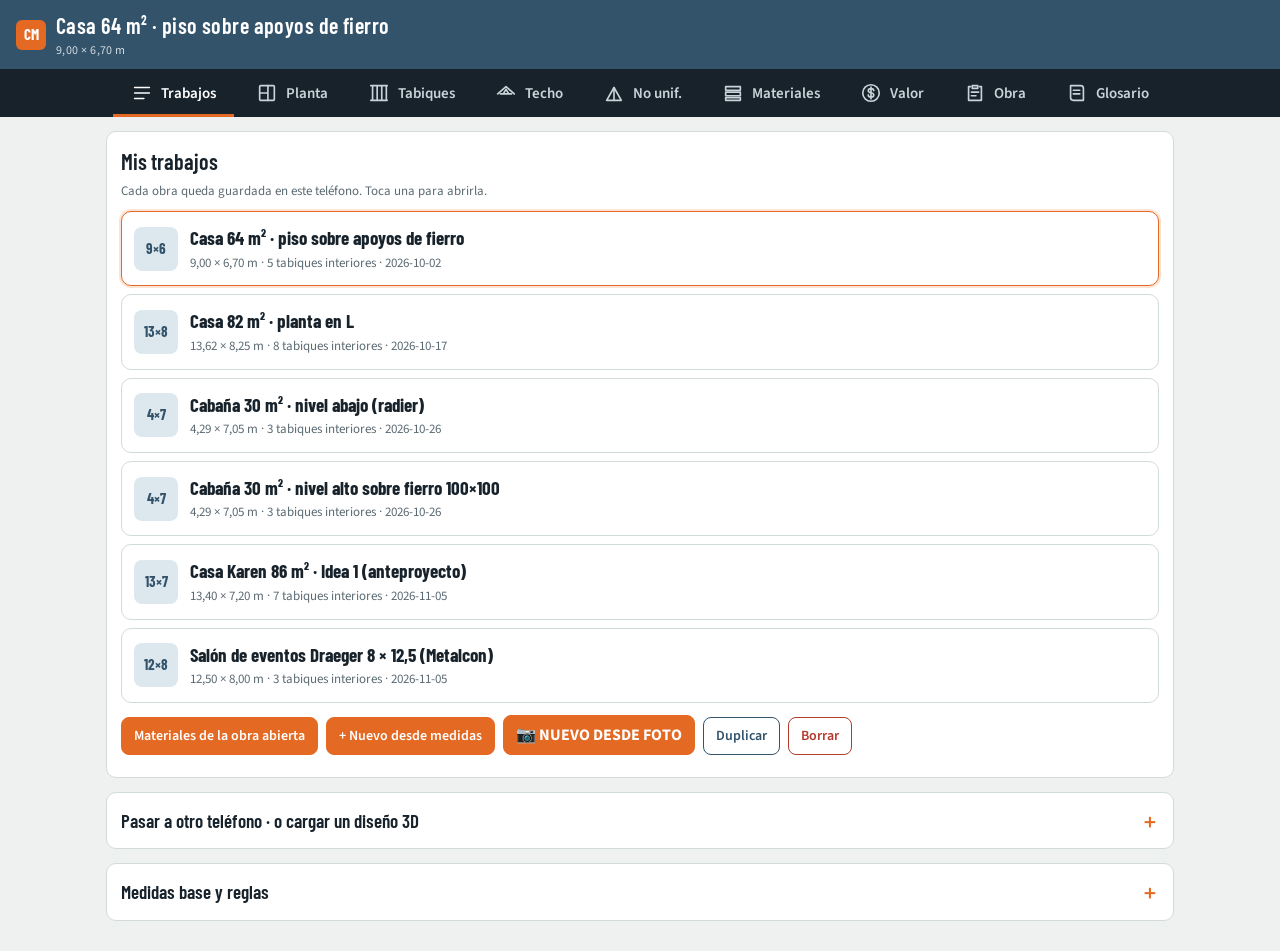
==== commit f6ac5af2: "cubicador: salón de eventos Draeger (Metalcon) + recintos sin cielo y pretil sin forro Co-Authored-B" ====
--- a/cubicador/index.html
+++ b/cubicador/index.html
@@ -1632,7 +1632,8 @@
   // ---- SOBRETABIQUES Y MUROS SUELTOS (17-oct): tabique C 90 de largo y alto propios que no sale del dibujo, ej. el
   //      sobretabique con las ventanas altas sobre una cercha viga, o un muro suelto del acceso. «apoyo: 'radier'» lleva pernos.
   (pl.sobretabiques || []).forEach((t, i) => { if (!(t.largo > 0 && t.alto > 0)) return;
-    ints.push({name: t.nombre || ('Sobretabique ' + (i + 1)), L: t.largo, perfil: 90, vanos: [], ts: [], forro: {}, alt: [[0, t.alto], [t.largo, t.alto]], sobre: t.apoyo !== 'radier', suelto: true,
+    ints.push({name: t.nombre || ('Sobretabique ' + (i + 1)), L: t.largo, perfil: 90, vanos: [], ts: [], forro: Object.assign({}, t.forro || {}),   // forro por cara (5-nov: pretil sin volcanita)
+      alt: [[0, t.alto], [t.largo, t.alto]], sobre: t.apoyo !== 'radier', suelto: true,
       exterior: t.exterior === true || t.exterior === 'si'}); });
   // v0.20 (revisor): los tabiques interiores llegan al cordón inferior de las cerchas: por defecto el alto perimetral menor
   // (cuando los muros tienen alto propio); editable en pl.altoInt
@@ -1673,7 +1674,7 @@
     r.x0 = Math.min(r.x0, xs[i]); r.x1 = Math.max(r.x1, xs[i + 1]); r.y0 = Math.min(r.y0, ys[j]); r.y1 = Math.max(r.y1, ys[j + 1]);
     r.area += (xs[i + 1] - xs[i]) * (ys[j + 1] - ys[j]); });
   const regionDe = (x, y) => { for (let i = 0; i < xs.length - 1; i++) if (x >= xs[i] && x <= xs[i + 1]) for (let j = 0; j < ys.length - 1; j++) if (y >= ys[j] && y <= ys[j + 1] && reg[i + ',' + j] !== undefined) return regiones[reg[i + ',' + j]]; return null; };
-  (pl.recintos || []).forEach(rc => { const r = regionDe(rc.x, rc.y); if (r) { r.nombre = rc.nombre; r.tipo = rc.tipo; } else avisos.push(`El recinto «${rc.nombre}» no cae dentro de ninguna habitación.`); });
+  (pl.recintos || []).forEach(rc => { const r = regionDe(rc.x, rc.y); if (r) { r.nombre = rc.nombre; r.tipo = rc.tipo; if (rc.sinCielo) r.sinCielo = true; } else avisos.push(`El recinto «${rc.nombre}» no cae dentro de ninguna habitación.`); });
   regiones.forEach((r, i) => { if (!r.nombre) r.nombre = 'Recinto ' + (i + 1); });
 
   // ---- forro de cada cara según el recinto que mira ----
@@ -1701,7 +1702,8 @@
   const caidas = (pl.techo && pl.techo.caidas) || (W >= H ? 'frente' : 'costados');
   const cumbreraHor = caidas === 'frente';
   // ---- cielos: uno por recinto, con las omegas cruzadas a las cerchas ----
-  const cielos = regiones.map(r => ({name: r.nombre, l: Math.round((r.x1 - r.x0) * 10) / 10, a: Math.round((r.y1 - r.y0) * 10) / 10, om: cumbreraHor ? 'largo' : 'ancho', tipo: r.tipo || ''}));
+  const cielos = regiones.filter(r => !r.sinCielo).map(r =>   // sinCielo: recinto con estructura a la vista (5-nov-2026, salón Draeger)
+    ({name: r.nombre, l: Math.round((r.x1 - r.x0) * 10) / 10, a: Math.round((r.y1 - r.y0) * 10) / 10, om: cumbreraHor ? 'largo' : 'ancho', tipo: r.tipo || ''}));
 
   // ---- techo: luz = lado que cruzan las cerchas; apoyo en el tabique C 90 paralelo a la cumbrera ----
   const apoyoT = T.find(t => t.perfil === 90 && t.hor === cumbreraHor);
@@ -2189,6 +2191,8 @@
 // 5-nov: casa de Karen (Natales) con la IDEA 1 de la remodelación, como anteproyecto (se agrega una sola vez)
 const KAR={"id":"karen-idea1","nombre":"Casa Karen 86 m² · Idea 1 (anteproyecto)","fecha":"2026-11-05","planta":{"ancho":1340,"fondo":720,"forroBase":"volcanita","intExt":[],"recortes":[{"esquina":"NW","ancho":370,"fondo":140},{"esquina":"NE","ancho":370,"fondo":140}],"tabiques":[{"nombre":"Franja servicios / dormitorios-living","perfil":90,"o":"h","eje":470,"desde":0,"hasta":1340},{"nombre":"Dormitorio 1 / living","perfil":90,"o":"v","eje":370,"desde":140,"hasta":470},{"nombre":"Living / dormitorio 2","perfil":90,"o":"v","eje":970,"desde":140,"hasta":470},{"nombre":"Baño 1 / closet 1","perfil":90,"o":"v","eje":230,"desde":470,"hasta":720},{"nombre":"Closet 1 / cocina","perfil":90,"o":"v","eje":370,"desde":470,"hasta":720},{"nombre":"Cocina / vestíbulo","perfil":90,"o":"v","eje":820,"desde":470,"hasta":720},{"nombre":"Vestíbulo / baño 2 (puerta nueva)","perfil":90,"o":"v","eje":1110,"desde":470,"hasta":720}],"vanos":[{"muro":"A","tipo":"puerta","desde":192,"ancho":220,"alto":210},{"muro":"C","tipo":"ventana","desde":86,"ancho":200,"alto":120},{"muro":"D","tipo":"ventana","desde":130,"ancho":100,"alto":100},{"muro":"E","tipo":"ventana","desde":84,"ancho":60,"alto":60},{"muro":"E","tipo":"puerta","desde":407,"ancho":85,"alto":205},{"muro":"E","tipo":"ventana","desde":769,"ancho":120,"alto":100},{"muro":"E","tipo":"ventana","desde":1195,"ancho":60,"alto":60},{"muro":"F","tipo":"ventana","desde":350,"ancho":100,"alto":100},{"muro":"G","tipo":"ventana","desde":86,"ancho":200,"alto":120},{"muro":"T0","tipo":"puerta","desde":70,"ancho":80,"alto":205},{"muro":"T0","tipo":"puerta","desde":260,"ancho":80,"alto":205},{"muro":"T0","tipo":"puerta","desde":840,"ancho":100,"alto":205},{"muro":"T1","tipo":"puerta","desde":174,"ancho":80,"alto":205},{"muro":"T2","tipo":"puerta","desde":174,"ancho":80,"alto":205},{"muro":"T5","tipo":"puerta","desde":30,"ancho":80,"alto":205},{"muro":"T6","tipo":"puerta","desde":45,"ancho":70,"alto":205}],"recintos":[{"nombre":"Dormitorio 1","tipo":"dormitorio","x":185,"y":305},{"nombre":"Living - comedor","tipo":"living","x":670,"y":280},{"nombre":"Dormitorio 2","tipo":"dormitorio","x":1155,"y":305},{"nombre":"Baño 1","tipo":"baño","x":115,"y":595},{"nombre":"Closet 1","tipo":"dormitorio","x":300,"y":595},{"nombre":"Cocina (+ ex logia)","tipo":"living","x":595,"y":595},{"nombre":"Vestíbulo","tipo":"living","x":965,"y":595},{"nombre":"Baño 2","tipo":"baño","x":1225,"y":595}],"zonas":[{"tipo":"cocina","x0":370,"y0":470,"x1":820,"y1":720}],"techo":{"on":false},"base":{"dirPiso":"corto","entramado":"metalcon","perfilPiso":90}},"p":{}};
 if(KAR&&!D.kar0511){ if(!D.trabajos.some(t=>t.id===KAR.id)) D.trabajos.push(JSON.parse(JSON.stringify(KAR))); D.kar0511=true; guardar(); }
+const DRA={"id":"salon-draeger","nombre":"Salón de eventos Draeger 8 × 12,5 (Metalcon)","fecha":"2026-11-05","planta":{"ancho":1250,"fondo":800,"forroBase":"volcanita","intExt":[],"alturas":{"A":{"hS":390,"hE":390},"B":{"hS":390,"hE":310},"C":{"hS":310,"hE":310},"D":{"hS":310,"hE":390}},"tabiques":[{"nombre":"Salón / servicios","perfil":90,"o":"v","eje":950,"desde":0,"hasta":800},{"nombre":"Cocina / baño mujeres","perfil":90,"o":"h","eje":370,"desde":950,"hasta":1250},{"nombre":"Baño mujeres / baño hombres","perfil":90,"o":"h","eje":585,"desde":950,"hasta":1250}],"sobretabiques":[{"nombre":"Pretil norte (lado alto)","largo":1250,"alto":130,"apoyo":"cercha","exterior":true,"forro":{"A0":"ninguno","B":"ninguno"}},{"nombre":"Pretil sur (lado bajo)","largo":1250,"alto":210,"apoyo":"cercha","exterior":true,"forro":{"A0":"ninguno","B":"ninguno"}},{"nombre":"Pretil oriente (alto promedio)","largo":800,"alto":170,"apoyo":"cercha","exterior":true,"forro":{"A0":"ninguno","B":"ninguno"}},{"nombre":"Pretil poniente (alto promedio)","largo":800,"alto":170,"apoyo":"cercha","exterior":true,"forro":{"A0":"ninguno","B":"ninguno"}}],"vanos":[{"muro":"A","tipo":"ventana","desde":90,"ancho":50,"alto":190,"cab":220},{"muro":"A","tipo":"ventana","desde":260,"ancho":50,"alto":190,"cab":220},{"muro":"A","tipo":"ventana","desde":430,"ancho":50,"alto":190,"cab":220},{"muro":"A","tipo":"ventana","desde":600,"ancho":50,"alto":190,"cab":220},{"muro":"A","tipo":"ventana","desde":770,"ancho":50,"alto":190,"cab":220},{"muro":"C","tipo":"ventana","desde":340,"ancho":50,"alto":190,"cab":220},{"muro":"C","tipo":"ventana","desde":470,"ancho":50,"alto":190,"cab":220},{"muro":"C","tipo":"puerta","desde":615,"ancho":160,"alto":210},{"muro":"C","tipo":"ventana","desde":940,"ancho":50,"alto":190,"cab":220},{"muro":"C","tipo":"ventana","desde":1110,"ancho":50,"alto":190,"cab":220},{"muro":"D","tipo":"puerta","desde":350,"ancho":100,"alto":210},{"muro":"T0","tipo":"puerta","desde":250,"ancho":90,"alto":205},{"muro":"T0","tipo":"puerta","desde":470,"ancho":80,"alto":205},{"muro":"T0","tipo":"puerta","desde":680,"ancho":80,"alto":205}],"recintos":[{"nombre":"Salón","tipo":"living","x":475,"y":400,"sinCielo":true},{"nombre":"Cocina","tipo":"living","x":1100,"y":185},{"nombre":"Baño mujeres","tipo":"baño","x":1100,"y":478},{"nombre":"Baño hombres","tipo":"baño","x":1100,"y":692}],"zonas":[{"tipo":"cocina","x0":950,"y0":0,"x1":1250,"y1":370}],"techo":{"on":false},"base":{"on":true,"tipo":"radier","espLosa":10,"cimAncho":40,"cimProf":60,"sobreAlto":10,"perdida":0,"emplantillado":5,"mlVigas":0,"fundCentral":false,"perno":"expansion"}},"p":{"H":250}};
+if(DRA&&!D.dra0511){ if(!D.trabajos.some(t=>t.id===DRA.id)) D.trabajos.push(JSON.parse(JSON.stringify(DRA))); D.dra0511=true; guardar(); }
 // v0.20 (revisor): en el ejemplo ya guardado, la 5ª ventana del muro sur (E) va a 6,93 (lámina L7), el sobretabique de las
 // ventanas altas es exterior y la OSB baja 5 cm bajo la solera (EETT III.6.2)
 D.trabajos.forEach(t=>{ if(t.id!=='navia-raul'||t.fix1710b) return; (t.planta.vanos||[]).forEach(v=>{ if(v.muro==='E'&&v.desde===705) v.desde=693; });
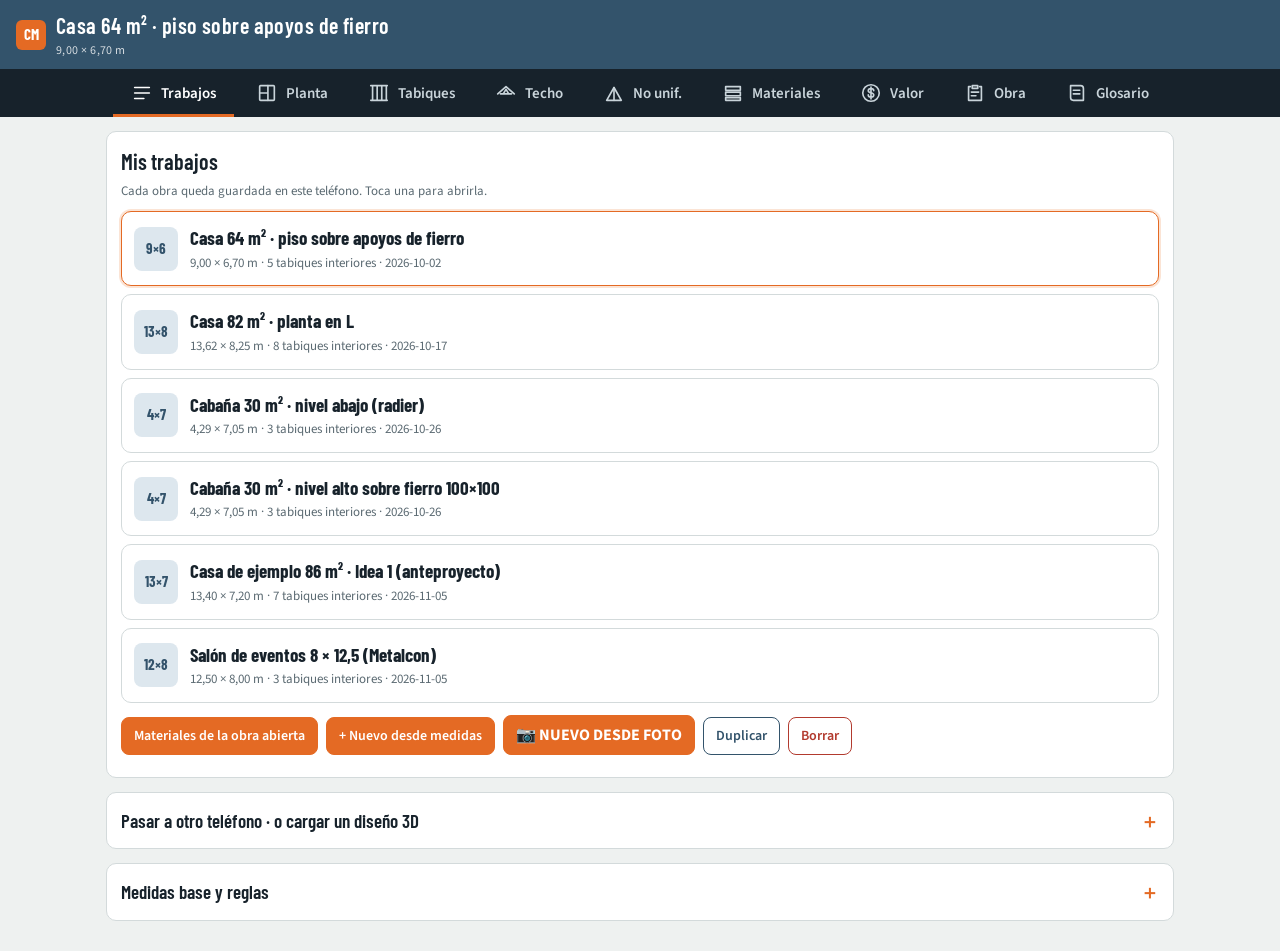
==== commit 84779c70: "cubicador y obra: quita nombres de clientes de los ejemplos Co-Authored-By: Claude Opus 5.5 <noreply" ====
--- a/cubicador/index.html
+++ b/cubicador/index.html
@@ -573,13 +573,13 @@
   'El programa no verifica que la planta cierre: confía en los largos ingresados.',
   'Por fuera la plancha baja 3 a 4 cm bajo el piso para tapar la unión y que no filtre agua; por eso se usa de 2,40 a 2,44 en un muro de 2,40 (Cristian). La OSB 1,22 × 2,44 va VERTICAL y el internit exterior 1,20 × 2,40 va HORIZONTAL encima, para cruzar las juntas y que no queden aperturas (Cristian). Muros oeste y sur llevan ese internit (contrato).',
   'Planchas de muro: una fila a lo alto (alto 2,40). En la esquina la OSB no descuenta el traslape con el muro vecino. Una plancha cortada por un vano se cuenta entera; los recortes no se reaprovechan entre muros.',
-  'Forro interior por cara: terciado ranurado 1,22 × 2,44, internit 1,20 × 2,40 o volcanita 1,20 × 2,40. La grilla de cada cara sigue el ancho de su plancha. En la casa de Sylvana: terciado en general e internit en baños y cocina (contrato); el cielo es de volcanita.',
+  'Forro interior por cara: terciado ranurado 1,22 × 2,44, internit 1,20 × 2,40 o volcanita 1,20 × 2,40. La grilla de cada cara sigue el ancho de su plancha. En la casa de ejemplo: terciado en general e internit en baños y cocina (contrato); el cielo es de volcanita.',
   'Cielo: el ángulo perimetral rodea cada habitación (tiras de 3 m, los sobrantes se usan en otro lado de la misma obra). La primera omega va a 40 de la pared y luego cada 40 a eje; en la pared apoya el perimetral. Omegas en perfiles de 6 m; un tramo más largo se empalma sin contar traslape.',
   'Plancha acanalada 0,851 × largo; útil = ancho − 2 rolones (≈0,70). Si una plancha alcanza la caída con 5 cm de margen, va una sola; si no, dos traslapadas (Cristian). Se coloca primero toda la línea de abajo y la de arriba se monta encima, con unos 50 cm de traslape que deben caer sobre una costanera, para que no entre agua. La costanera más alta va a 12 cm de la cumbrera por cada lado, para atornillar el caballete.',
   'Cercha reticulada tupida (Cristian, 2-oct): una W con solo 4 diagonales no da la rigidez ni aguanta la carga. Cada caída lleva al menos 8 elementos: montante junto al borde para amarrar el ángulo, y montante + diagonal en cada paño (5 paños de 0,67 en 3,35). Diagonales tipo Pratt: van hacia el centro y bajo el peso del techo trabajan a tracción, por eso aguantan con perfil liviano (confirmado con la teoría de cerchas; con viento que levanta el techo se invierten los esfuerzos). Separación entre cerchas 1,00 desde el borde (Cintac: máx. 1,20).',
   'Diagonales en C 90 para aprovechar los despuntes de los pies derechos (se puede cambiar a C 60). El cordón inferior mayor a 6 m se empalma sobre el apoyo con traslape.',
   'Aleros: 30 cm al frente y en los costados, sin alero atrás (contrato). Costados (Cristian): la omega estructural sigue de largo; en la caída, perfil U atornillado desde arriba con el lado cerrado hacia afuera para recibir el internit; abajo, omegas de cielo del ancho del alero cada 40 tomadas al perimetral. El U se asumió U 92 ⚠️. El bajo alero del frente se armó igual ⚠️ por confirmar. Costaneras: omega estructural cada 55 cm (contrato). Faltan: cruz de San Andrés entre cerchas, estabilizadores, frontones y bajo alero.',
-  'Pendiente del muro real de Sylvana: las cotas 1,12 y 2,31 de tu ejemplo todavía no las explica ninguna regla.'
+  'Pendiente del muro real de la casa de ejemplo: las cotas 1,12 y 2,31 de tu ejemplo todavía no las explica ninguna regla.'
 ];
 const P=Object.fromEntries(PARAMS.map(p=>[p[0],p[2]]));
 
@@ -1702,7 +1702,7 @@
   const caidas = (pl.techo && pl.techo.caidas) || (W >= H ? 'frente' : 'costados');
   const cumbreraHor = caidas === 'frente';
   // ---- cielos: uno por recinto, con las omegas cruzadas a las cerchas ----
-  const cielos = regiones.filter(r => !r.sinCielo).map(r =>   // sinCielo: recinto con estructura a la vista (5-nov-2026, salón Draeger)
+  const cielos = regiones.filter(r => !r.sinCielo).map(r =>   // sinCielo: recinto con estructura a la vista (5-nov-2026, salón de ejemplo)
     ({name: r.nombre, l: Math.round((r.x1 - r.x0) * 10) / 10, a: Math.round((r.y1 - r.y0) * 10) / 10, om: cumbreraHor ? 'largo' : 'ancho', tipo: r.tipo || ''}));
 
   // ---- techo: luz = lado que cruzan las cerchas; apoyo en el tabique C 90 paralelo a la cumbrera ----
@@ -1964,7 +1964,7 @@
 }
 const cerG1=n=>n.toFixed(1).replace('.',',');
 // ÁNGULOS DE CORTE (v0.18b, revisor + Cristian): salen de la geometría de la cercha, no son fijos. «fuera de escuadra» = cuánto se gira el corte
-// respecto de un corte recto. Ej. Sylvana (19,7°): cumbrera y alero a plomo 19,7°; montantes recto abajo y 19,7° arriba.
+// respecto de un corte recto. Ej. casa de ejemplo (19,7°): cumbrera y alero a plomo 19,7°; montantes recto abajo y 19,7° arriba.
 function cerCortes(T,z){ const {L,half,h}=T, ang=T.ang, g=cerG1, dir=(a,b)=>Math.atan2(b[1]-a[1],b[0]-a[0])*180/Math.PI;
   const entre=(d1,d2)=>{ let d=Math.abs(d1-d2)%180; return Math.min(d,180-d); };
   const w=z.inst[0];
@@ -2167,7 +2167,7 @@
 
 /* ---------- trabajos guardados ---------- */
 const KT='cubicador-trabajos-v1';
-const SYL={"id":"sylvana","nombre":"Casa 64 m² · piso sobre apoyos de fierro","fecha":"2026-10-02","planta":{"ancho":900,"fondo":670,"forroBase":"terciado","intExt":["C","D"],"tabiques":[{"nombre":"Tabique central","perfil":90,"o":"h","eje":315,"desde":0,"hasta":900,"fijo":true},{"nombre":"T1 dormitorio 1 / baños","perfil":60,"o":"v","eje":385,"desde":0,"hasta":315},{"nombre":"T2 baños / dormitorio 2","perfil":60,"o":"v","eje":577,"desde":0,"hasta":315},{"nombre":"T3 entre baños","perfil":60,"o":"h","eje":175,"desde":385,"hasta":577},{"nombre":"T4 muro corto cocina","perfil":60,"o":"v","eje":287,"desde":561,"hasta":670}],"vanos":[{"muro":"A","tipo":"ventana","desde":269.9,"ancho":60,"alto":140},{"muro":"A","tipo":"ventana","desde":502.9,"ancho":60,"alto":60},{"muro":"B","tipo":"ventana","desde":100,"ancho":120,"alto":100},{"muro":"B","tipo":"ventana","desde":410.3,"ancho":160,"alto":140,"fijo":true},{"muro":"C","tipo":"puerta","desde":122,"ancho":160,"alto":210,"fijo":true},{"muro":"C","tipo":"ventana","desde":427.9,"ancho":60,"alto":140},{"muro":"C","tipo":"puerta","desde":522.8,"ancho":85,"alto":205},{"muro":"C","tipo":"ventana","desde":722.8,"ancho":140,"alto":60,"cab":180},{"muro":"D","tipo":"puerta","desde":245.4,"ancho":75,"alto":205},{"muro":"D","tipo":"ventana","desde":450.3,"ancho":120,"alto":100},{"muro":"T0","tipo":"puerta","desde":283.9,"ancho":75,"alto":205},{"muro":"T0","tipo":"puerta","desde":482,"ancho":75,"alto":205},{"muro":"T0","tipo":"puerta","desde":593.3,"ancho":75,"alto":205},{"muro":"T1","tipo":"puerta","desde":11.7,"ancho":75,"alto":205}],"recintos":[{"nombre":"Dormitorio 1","tipo":"dormitorio","x":200,"y":150},{"nombre":"Baño 1","tipo":"baño","x":480,"y":90},{"nombre":"Baño 2","tipo":"baño","x":480,"y":250},{"nombre":"Dormitorio 2","tipo":"dormitorio","x":740,"y":150},{"nombre":"Living - comedor - cocina","tipo":"living","x":600,"y":500}],"zonas":[{"tipo":"cocina","x0":0,"y0":319.5,"x1":295,"y1":670}],"techo":{"on":true,"caidas":"frente","alto":120,"sep":100,"alero":30,"aleroAtras":0,"aleroLat":30,"cost":55,"trasl":40,"panos":5,"webs":90,"cumb":12},"base":{"dirPiso":"corto","entramado":"metalcon","perfilPiso":90}},"p":{}};
+const SYL={"id":"casa-ejemplo","nombre":"Casa 64 m² · piso sobre apoyos de fierro","fecha":"2026-10-02","planta":{"ancho":900,"fondo":670,"forroBase":"terciado","intExt":["C","D"],"tabiques":[{"nombre":"Tabique central","perfil":90,"o":"h","eje":315,"desde":0,"hasta":900,"fijo":true},{"nombre":"T1 dormitorio 1 / baños","perfil":60,"o":"v","eje":385,"desde":0,"hasta":315},{"nombre":"T2 baños / dormitorio 2","perfil":60,"o":"v","eje":577,"desde":0,"hasta":315},{"nombre":"T3 entre baños","perfil":60,"o":"h","eje":175,"desde":385,"hasta":577},{"nombre":"T4 muro corto cocina","perfil":60,"o":"v","eje":287,"desde":561,"hasta":670}],"vanos":[{"muro":"A","tipo":"ventana","desde":269.9,"ancho":60,"alto":140},{"muro":"A","tipo":"ventana","desde":502.9,"ancho":60,"alto":60},{"muro":"B","tipo":"ventana","desde":100,"ancho":120,"alto":100},{"muro":"B","tipo":"ventana","desde":410.3,"ancho":160,"alto":140,"fijo":true},{"muro":"C","tipo":"puerta","desde":122,"ancho":160,"alto":210,"fijo":true},{"muro":"C","tipo":"ventana","desde":427.9,"ancho":60,"alto":140},{"muro":"C","tipo":"puerta","desde":522.8,"ancho":85,"alto":205},{"muro":"C","tipo":"ventana","desde":722.8,"ancho":140,"alto":60,"cab":180},{"muro":"D","tipo":"puerta","desde":245.4,"ancho":75,"alto":205},{"muro":"D","tipo":"ventana","desde":450.3,"ancho":120,"alto":100},{"muro":"T0","tipo":"puerta","desde":283.9,"ancho":75,"alto":205},{"muro":"T0","tipo":"puerta","desde":482,"ancho":75,"alto":205},{"muro":"T0","tipo":"puerta","desde":593.3,"ancho":75,"alto":205},{"muro":"T1","tipo":"puerta","desde":11.7,"ancho":75,"alto":205}],"recintos":[{"nombre":"Dormitorio 1","tipo":"dormitorio","x":200,"y":150},{"nombre":"Baño 1","tipo":"baño","x":480,"y":90},{"nombre":"Baño 2","tipo":"baño","x":480,"y":250},{"nombre":"Dormitorio 2","tipo":"dormitorio","x":740,"y":150},{"nombre":"Living - comedor - cocina","tipo":"living","x":600,"y":500}],"zonas":[{"tipo":"cocina","x0":0,"y0":319.5,"x1":295,"y1":670}],"techo":{"on":true,"caidas":"frente","alto":120,"sep":100,"alero":30,"aleroAtras":0,"aleroLat":30,"cost":55,"trasl":40,"panos":5,"webs":90,"cumb":12},"base":{"dirPiso":"corto","entramado":"metalcon","perfilPiso":90}},"p":{}};
 function casaVacia(nombre,ancho,fondo){ return {id:Date.now().toString(36),nombre,fecha:new Date().toISOString().slice(0,10),
   planta:{ancho,fondo,forroBase:'terciado',intExt:[],tabiques:[],vanos:[],recintos:[{nombre:'Casa',tipo:'living',x:ancho/2,y:fondo/2}],zonas:[],
   techo:{on:false,alto:120,sep:100,alero:30,aleroAtras:0,aleroLat:30,cost:55,trasl:40,panos:5,webs:90,cumb:12}},p:{}}; }
@@ -2175,27 +2175,27 @@
 if(!D||!D.trabajos||!D.trabajos.length) D={trabajos:[JSON.parse(JSON.stringify(SYL))],abierto:SYL.id};
 const guardar=()=>{ try{ localStorage.setItem(KT,JSON.stringify(D)); }catch(e){} };
 // arreglo de datos del ejemplo guardado en teléfonos con versiones anteriores (4-oct): puerta del muro D de 0,75 según el
-// plano, y la base de Sylvana fija en «lado corto» (los 33 pollos que definió Cristian)
-D.trabajos.forEach(t=>{ if(t.id!=='sylvana'||t.fix0410) return; (t.planta.vanos||[]).forEach(v=>{ if(v.muro==='D'&&v.tipo==='puerta'&&v.ancho===85) v.ancho=75; });
+// plano, y la base de la casa de ejemplo fija en «lado corto» (los 33 pollos que definió Cristian)
+D.trabajos.forEach(t=>{ if(t.id!=='casa-ejemplo'||t.fix0410) return; (t.planta.vanos||[]).forEach(v=>{ if(v.muro==='D'&&v.tipo==='puerta'&&v.ancho===85) v.ancho=75; });
   t.planta.base=Object.assign({dirPiso:'corto',entramado:'metalcon',perfilPiso:90},t.planta.base||{}); t.fix0410=true; guardar(); });
 // 10-oct (Cristian): la ventana del lavaplatos (muro C, frente) es horizontal 1,40 × 0,60, alféizar a 1,20 y dintel a 1,80
-D.trabajos.forEach(t=>{ if(t.id!=='sylvana'||t.fix1010) return; (t.planta.vanos||[]).forEach(v=>{ if(v.muro==='C'&&v.tipo==='ventana'&&v.ancho===120&&v.alto===100){ v.desde-=10; v.ancho=140; v.alto=60; v.cab=180; } });
+D.trabajos.forEach(t=>{ if(t.id!=='casa-ejemplo'||t.fix1010) return; (t.planta.vanos||[]).forEach(v=>{ if(v.muro==='C'&&v.tipo==='ventana'&&v.ancho===120&&v.alto===100){ v.desde-=10; v.ancho=140; v.alto=60; v.cab=180; } });
   t.fix1010=true; guardar(); });
 // 17-oct (Cristian): la casa Casa 82 m² (L) queda en la lista como ejemplo de planta con varias esquinas, muros de alto
 // variable, sobretabique, cerchas del plano y hormigón por vaciado (se agrega una sola vez; si se borra, no vuelve)
-const NL={"id":"navia-raul","nombre":"Casa 82 m² · planta en L","fecha":"2026-10-17","planta":{"ancho":1362,"fondo":825,"forroBase":"ninguno","sinAislacion":true,"intExt":[],"recortes":[{"esquina":"NW","ancho":564,"fondo":180},{"esquina":"NW","ancho":356,"fondo":241},{"esquina":"SE","ancho":312,"fondo":357}],"alturas":{"A":{"hS":358,"hE":261,"qx":486,"qa":261,"qb":261},"B":{"hS":261,"hE":261,"qx":234,"qa":338,"qb":338},"C":{"hS":261,"hE":261},"D":{"hS":261,"hE":261},"E":{"hS":261,"hE":260,"qx":694,"qa":400,"qb":304},"F":{"hS":260,"hE":260},"G":{"hS":260,"hE":304},"H":{"hS":400,"hE":400},"I":{"hS":400,"hE":358},"J":{"hS":358,"hE":358}},"tabiques":[{"nombre":"B acceso / estar","perfil":90,"o":"v","eje":362,"desde":241,"hasta":334},{"nombre":"C acceso / baño","perfil":90,"o":"v","eje":570,"desde":180,"hasta":334},{"nombre":"E baño / dorm 2","perfil":90,"o":"v","eje":742,"desde":0,"hasta":338},{"nombre":"F dormitorios","perfil":90,"o":"v","eje":1044,"desde":0,"hasta":468},{"nombre":"Pasillo oeste","perfil":90,"o":"h","eje":338,"desde":358,"hasta":450},{"nombre":"Pasillo norte","perfil":90,"o":"h","eje":338,"desde":566,"hasta":1044},{"nombre":"Cocina norte","perfil":90,"o":"h","eje":462,"desde":664,"hasta":1044},{"nombre":"D cocina / estar","perfil":90,"o":"v","eje":668,"desde":466,"hasta":825}],"sobretabiques":[{"nombre":"Sobretabique ventanas altas (sobre cercha viga)","largo":570,"alto":96,"apoyo":"cercha","exterior":true},{"nombre":"Muro suelto del acceso (norte)","largo":108,"alto":369,"apoyo":"radier"}],"vanos":[{"muro":"A","tipo":"ventana","desde":117,"ancho":50,"alto":170,"cab":220},{"muro":"A","tipo":"ventana","desde":299,"ancho":110,"alto":170,"cab":220},{"muro":"A","tipo":"ventana","desde":561,"ancho":150,"alto":120,"cab":220},{"muro":"D","tipo":"puerta","desde":67,"ancho":70,"alto":203},{"muro":"E","tipo":"ventana","desde":83,"ancho":135,"alto":120,"cab":220},{"muro":"E","tipo":"ventana","desde":230,"ancho":135,"alto":120,"cab":220},{"muro":"E","tipo":"ventana","desde":399,"ancho":135,"alto":170,"cab":220},{"muro":"E","tipo":"ventana","desde":546,"ancho":135,"alto":170,"cab":220},{"muro":"E","tipo":"ventana","desde":693,"ancho":135,"alto":170,"cab":220},{"muro":"E","tipo":"ventana","desde":840,"ancho":135,"alto":170,"cab":220},{"muro":"F","tipo":"ventana","desde":36,"ancho":58,"alto":170,"cab":220},{"muro":"F","tipo":"ventana","desde":389,"ancho":100,"alto":170,"cab":220},{"muro":"F","tipo":"ventana","desde":501,"ancho":58,"alto":170,"cab":220},{"muro":"I","tipo":"puerta","desde":93,"ancho":95,"alto":223},{"muro":"T5","tipo":"puerta","desde":90,"ancho":75,"alto":203},{"muro":"T5","tipo":"puerta","desde":335,"ancho":75,"alto":203},{"muro":"T3","tipo":"puerta","desde":341,"ancho":80,"alto":203},{"muro":"T7","tipo":"puerta","desde":120,"ancho":192,"alto":213},{"muro":"S0","tipo":"ventana","desde":21,"ancho":58,"alto":60,"cab":71},{"muro":"S0","tipo":"ventana","desde":99,"ancho":58,"alto":60,"cab":71},{"muro":"S0","tipo":"ventana","desde":177,"ancho":58,"alto":60,"cab":71},{"muro":"S0","tipo":"ventana","desde":255,"ancho":58,"alto":60,"cab":71},{"muro":"S0","tipo":"ventana","desde":333,"ancho":58,"alto":60,"cab":71},{"muro":"S0","tipo":"ventana","desde":411,"ancho":58,"alto":60,"cab":71},{"muro":"S0","tipo":"ventana","desde":489,"ancho":58,"alto":60,"cab":71}],"recintos":[{"nombre":"Espacio familiar","tipo":"living","x":250,"y":600},{"nombre":"Baño familiar","tipo":"baño","x":650,"y":150},{"nombre":"Dormitorio 2","tipo":"dormitorio","x":890,"y":170},{"nombre":"Dormitorio principal","tipo":"dormitorio","x":1200,"y":230},{"nombre":"Cocina","tipo":"cocina","x":850,"y":650}],"zonas":[],"techo":{"on":true,"alto":120,"sep":100,"alero":40,"aleroAtras":40,"aleroLat":40,"cost":55,"trasl":40,"panos":5,"webs":90,"cumb":12,"plano":{"on":true,"crucesM":6800,"omegaM":18400,"m2":110.5,"osb":true,"cubML":12900,"cubNom":"Zincalum Z-Rib 0,5 terracota (ancho útil 0,99)","hojaML":5360,"canalML":1650,"bajadas":4,"tipos":[{"nombre":"Cercha 1","cant":8,"c90":800,"c60":560},{"nombre":"Cercha 2","cant":4,"c90":430,"c60":830,"otro":"CA 150 × 1,6 mm","otroPz":2},{"nombre":"Cercha 3","cant":5,"c90":1360,"c60":1860},{"nombre":"Cercha 4","cant":2,"c90":1500,"c60":1900},{"nombre":"Cercha 5","cant":4,"c90":1100,"c60":540},{"nombre":"Cercha 5B","cant":4,"c90":900,"c60":450},{"nombre":"Cercha viga","cant":1,"c90":1140,"c60":1430}]}},"base":{"on":true,"tipo":"radier","espLosa":10,"cimAncho":25,"cimProf":40,"sobreAlto":10,"perdida":0,"emplantillado":5,"mlVigas":2352,"vigaAncho":20,"vigaAlto":40,"fundCentral":false,"perno":"expansion"}},"p":{"soleraComp":true,"refH":122,"bajaPl":5},"respaldo":true,"moGlobal":11000000};
+const NL={"id":"ejemplo-varias-esquinas","nombre":"Casa 82 m² · planta en L","fecha":"2026-10-17","planta":{"ancho":1362,"fondo":825,"forroBase":"ninguno","sinAislacion":true,"intExt":[],"recortes":[{"esquina":"NW","ancho":564,"fondo":180},{"esquina":"NW","ancho":356,"fondo":241},{"esquina":"SE","ancho":312,"fondo":357}],"alturas":{"A":{"hS":358,"hE":261,"qx":486,"qa":261,"qb":261},"B":{"hS":261,"hE":261,"qx":234,"qa":338,"qb":338},"C":{"hS":261,"hE":261},"D":{"hS":261,"hE":261},"E":{"hS":261,"hE":260,"qx":694,"qa":400,"qb":304},"F":{"hS":260,"hE":260},"G":{"hS":260,"hE":304},"H":{"hS":400,"hE":400},"I":{"hS":400,"hE":358},"J":{"hS":358,"hE":358}},"tabiques":[{"nombre":"B acceso / estar","perfil":90,"o":"v","eje":362,"desde":241,"hasta":334},{"nombre":"C acceso / baño","perfil":90,"o":"v","eje":570,"desde":180,"hasta":334},{"nombre":"E baño / dorm 2","perfil":90,"o":"v","eje":742,"desde":0,"hasta":338},{"nombre":"F dormitorios","perfil":90,"o":"v","eje":1044,"desde":0,"hasta":468},{"nombre":"Pasillo oeste","perfil":90,"o":"h","eje":338,"desde":358,"hasta":450},{"nombre":"Pasillo norte","perfil":90,"o":"h","eje":338,"desde":566,"hasta":1044},{"nombre":"Cocina norte","perfil":90,"o":"h","eje":462,"desde":664,"hasta":1044},{"nombre":"D cocina / estar","perfil":90,"o":"v","eje":668,"desde":466,"hasta":825}],"sobretabiques":[{"nombre":"Sobretabique ventanas altas (sobre cercha viga)","largo":570,"alto":96,"apoyo":"cercha","exterior":true},{"nombre":"Muro suelto del acceso (norte)","largo":108,"alto":369,"apoyo":"radier"}],"vanos":[{"muro":"A","tipo":"ventana","desde":117,"ancho":50,"alto":170,"cab":220},{"muro":"A","tipo":"ventana","desde":299,"ancho":110,"alto":170,"cab":220},{"muro":"A","tipo":"ventana","desde":561,"ancho":150,"alto":120,"cab":220},{"muro":"D","tipo":"puerta","desde":67,"ancho":70,"alto":203},{"muro":"E","tipo":"ventana","desde":83,"ancho":135,"alto":120,"cab":220},{"muro":"E","tipo":"ventana","desde":230,"ancho":135,"alto":120,"cab":220},{"muro":"E","tipo":"ventana","desde":399,"ancho":135,"alto":170,"cab":220},{"muro":"E","tipo":"ventana","desde":546,"ancho":135,"alto":170,"cab":220},{"muro":"E","tipo":"ventana","desde":693,"ancho":135,"alto":170,"cab":220},{"muro":"E","tipo":"ventana","desde":840,"ancho":135,"alto":170,"cab":220},{"muro":"F","tipo":"ventana","desde":36,"ancho":58,"alto":170,"cab":220},{"muro":"F","tipo":"ventana","desde":389,"ancho":100,"alto":170,"cab":220},{"muro":"F","tipo":"ventana","desde":501,"ancho":58,"alto":170,"cab":220},{"muro":"I","tipo":"puerta","desde":93,"ancho":95,"alto":223},{"muro":"T5","tipo":"puerta","desde":90,"ancho":75,"alto":203},{"muro":"T5","tipo":"puerta","desde":335,"ancho":75,"alto":203},{"muro":"T3","tipo":"puerta","desde":341,"ancho":80,"alto":203},{"muro":"T7","tipo":"puerta","desde":120,"ancho":192,"alto":213},{"muro":"S0","tipo":"ventana","desde":21,"ancho":58,"alto":60,"cab":71},{"muro":"S0","tipo":"ventana","desde":99,"ancho":58,"alto":60,"cab":71},{"muro":"S0","tipo":"ventana","desde":177,"ancho":58,"alto":60,"cab":71},{"muro":"S0","tipo":"ventana","desde":255,"ancho":58,"alto":60,"cab":71},{"muro":"S0","tipo":"ventana","desde":333,"ancho":58,"alto":60,"cab":71},{"muro":"S0","tipo":"ventana","desde":411,"ancho":58,"alto":60,"cab":71},{"muro":"S0","tipo":"ventana","desde":489,"ancho":58,"alto":60,"cab":71}],"recintos":[{"nombre":"Espacio familiar","tipo":"living","x":250,"y":600},{"nombre":"Baño familiar","tipo":"baño","x":650,"y":150},{"nombre":"Dormitorio 2","tipo":"dormitorio","x":890,"y":170},{"nombre":"Dormitorio principal","tipo":"dormitorio","x":1200,"y":230},{"nombre":"Cocina","tipo":"cocina","x":850,"y":650}],"zonas":[],"techo":{"on":true,"alto":120,"sep":100,"alero":40,"aleroAtras":40,"aleroLat":40,"cost":55,"trasl":40,"panos":5,"webs":90,"cumb":12,"plano":{"on":true,"crucesM":6800,"omegaM":18400,"m2":110.5,"osb":true,"cubML":12900,"cubNom":"Zincalum Z-Rib 0,5 terracota (ancho útil 0,99)","hojaML":5360,"canalML":1650,"bajadas":4,"tipos":[{"nombre":"Cercha 1","cant":8,"c90":800,"c60":560},{"nombre":"Cercha 2","cant":4,"c90":430,"c60":830,"otro":"CA 150 × 1,6 mm","otroPz":2},{"nombre":"Cercha 3","cant":5,"c90":1360,"c60":1860},{"nombre":"Cercha 4","cant":2,"c90":1500,"c60":1900},{"nombre":"Cercha 5","cant":4,"c90":1100,"c60":540},{"nombre":"Cercha 5B","cant":4,"c90":900,"c60":450},{"nombre":"Cercha viga","cant":1,"c90":1140,"c60":1430}]}},"base":{"on":true,"tipo":"radier","espLosa":10,"cimAncho":25,"cimProf":40,"sobreAlto":10,"perdida":0,"emplantillado":5,"mlVigas":2352,"vigaAncho":20,"vigaAlto":40,"fundCentral":false,"perno":"expansion"}},"p":{"soleraComp":true,"refH":122,"bajaPl":5},"respaldo":true,"moGlobal":11000000};
 if(NL&&!D.nl1710){ if(!D.trabajos.some(t=>t.id===NL.id)) D.trabajos.push(JSON.parse(JSON.stringify(NL))); D.nl1710=true; guardar(); }
 // 26-oct: cabañas del conjunto como prediseños de ejemplo (se agregan una sola vez; si se borran, no vuelven)
 const CAB=[{"id":"cabana-30","nombre":"Cabaña 30 m² · nivel abajo (radier)","fecha":"2026-10-26","planta":{"ancho":429,"fondo":705,"forroBase":"ninguno","intExt":[],"tabiques":[{"nombre":"Comedor / servicios","perfil":90,"o":"h","eje":205,"desde":0,"hasta":429},{"nombre":"Servicios / dormitorio","perfil":90,"o":"h","eje":445,"desde":0,"hasta":429},{"nombre":"Baño / cocina","perfil":90,"o":"v","eje":160,"desde":205,"hasta":445}],"vanos":[{"muro":"C","tipo":"puerta","desde":60,"ancho":90,"alto":205},{"muro":"C","tipo":"ventana","desde":300,"ancho":80,"alto":100,"cab":210},{"muro":"A","tipo":"ventana","desde":175,"ancho":80,"alto":120,"cab":210},{"muro":"B","tipo":"ventana","desde":300,"ancho":70,"alto":100,"cab":210},{"muro":"D","tipo":"ventana","desde":300,"ancho":50,"alto":60,"cab":210},{"muro":"T1","tipo":"puerta","desde":300,"ancho":75,"alto":205},{"muro":"T2","tipo":"puerta","desde":40,"ancho":70,"alto":205}],"recintos":[{"nombre":"Comedor","tipo":"living","x":250,"y":100},{"nombre":"Baño","tipo":"baño","x":80,"y":320},{"nombre":"Cocina","tipo":"cocina","x":300,"y":320},{"nombre":"Dormitorio","tipo":"dormitorio","x":215,"y":575}],"zonas":[{"tipo":"cocina","x0":160,"y0":205,"x1":429,"y1":445}],"techo":{"on":true,"caidas":"frente","alto":120,"sep":100,"alero":30,"aleroAtras":0,"aleroLat":30,"cost":55,"trasl":40,"panos":5,"webs":90,"cumb":12},"base":{"on":true,"tipo":"radier","espLosa":10,"cimAncho":25,"cimProf":40,"sobreAlto":10,"perdida":0,"emplantillado":5,"mlVigas":0,"fundCentral":false,"perno":"expansion"}},"p":{}},{"id":"cabana-30-alta","nombre":"Cabaña 30 m² · nivel alto sobre fierro 100×100","fecha":"2026-10-26","planta":{"ancho":429,"fondo":705,"forroBase":"ninguno","intExt":[],"tabiques":[{"nombre":"Comedor / servicios","perfil":90,"o":"h","eje":205,"desde":0,"hasta":429},{"nombre":"Servicios / dormitorio","perfil":90,"o":"h","eje":445,"desde":0,"hasta":429},{"nombre":"Baño / cocina","perfil":90,"o":"v","eje":160,"desde":205,"hasta":445}],"vanos":[{"muro":"C","tipo":"puerta","desde":60,"ancho":90,"alto":205},{"muro":"C","tipo":"ventana","desde":300,"ancho":80,"alto":100,"cab":210},{"muro":"A","tipo":"ventana","desde":175,"ancho":80,"alto":120,"cab":210},{"muro":"B","tipo":"ventana","desde":300,"ancho":70,"alto":100,"cab":210},{"muro":"D","tipo":"ventana","desde":300,"ancho":50,"alto":60,"cab":210},{"muro":"T1","tipo":"puerta","desde":300,"ancho":75,"alto":205},{"muro":"T2","tipo":"puerta","desde":40,"ancho":70,"alto":205}],"recintos":[{"nombre":"Comedor","tipo":"living","x":250,"y":100},{"nombre":"Baño","tipo":"baño","x":80,"y":320},{"nombre":"Cocina","tipo":"cocina","x":300,"y":320},{"nombre":"Dormitorio","tipo":"dormitorio","x":215,"y":575}],"zonas":[{"tipo":"cocina","x0":160,"y0":205,"x1":429,"y1":445}],"techo":{"on":true,"caidas":"frente","alto":120,"sep":100,"alero":30,"aleroAtras":0,"aleroLat":30,"cost":55,"trasl":40,"panos":5,"webs":90,"cumb":12},"base":{"dirPiso":"corto","entramado":"metalcon","perfilPiso":150}},"p":{}}];
 if(CAB&&CAB.length&&!D.cab2610){ CAB.forEach(c=>{ if(!D.trabajos.some(t=>t.id===c.id)) D.trabajos.push(JSON.parse(JSON.stringify(c))); }); D.cab2610=true; guardar(); }
-// 5-nov: casa de Karen (Natales) con la IDEA 1 de la remodelación, como anteproyecto (se agrega una sola vez)
-const KAR={"id":"karen-idea1","nombre":"Casa Karen 86 m² · Idea 1 (anteproyecto)","fecha":"2026-11-05","planta":{"ancho":1340,"fondo":720,"forroBase":"volcanita","intExt":[],"recortes":[{"esquina":"NW","ancho":370,"fondo":140},{"esquina":"NE","ancho":370,"fondo":140}],"tabiques":[{"nombre":"Franja servicios / dormitorios-living","perfil":90,"o":"h","eje":470,"desde":0,"hasta":1340},{"nombre":"Dormitorio 1 / living","perfil":90,"o":"v","eje":370,"desde":140,"hasta":470},{"nombre":"Living / dormitorio 2","perfil":90,"o":"v","eje":970,"desde":140,"hasta":470},{"nombre":"Baño 1 / closet 1","perfil":90,"o":"v","eje":230,"desde":470,"hasta":720},{"nombre":"Closet 1 / cocina","perfil":90,"o":"v","eje":370,"desde":470,"hasta":720},{"nombre":"Cocina / vestíbulo","perfil":90,"o":"v","eje":820,"desde":470,"hasta":720},{"nombre":"Vestíbulo / baño 2 (puerta nueva)","perfil":90,"o":"v","eje":1110,"desde":470,"hasta":720}],"vanos":[{"muro":"A","tipo":"puerta","desde":192,"ancho":220,"alto":210},{"muro":"C","tipo":"ventana","desde":86,"ancho":200,"alto":120},{"muro":"D","tipo":"ventana","desde":130,"ancho":100,"alto":100},{"muro":"E","tipo":"ventana","desde":84,"ancho":60,"alto":60},{"muro":"E","tipo":"puerta","desde":407,"ancho":85,"alto":205},{"muro":"E","tipo":"ventana","desde":769,"ancho":120,"alto":100},{"muro":"E","tipo":"ventana","desde":1195,"ancho":60,"alto":60},{"muro":"F","tipo":"ventana","desde":350,"ancho":100,"alto":100},{"muro":"G","tipo":"ventana","desde":86,"ancho":200,"alto":120},{"muro":"T0","tipo":"puerta","desde":70,"ancho":80,"alto":205},{"muro":"T0","tipo":"puerta","desde":260,"ancho":80,"alto":205},{"muro":"T0","tipo":"puerta","desde":840,"ancho":100,"alto":205},{"muro":"T1","tipo":"puerta","desde":174,"ancho":80,"alto":205},{"muro":"T2","tipo":"puerta","desde":174,"ancho":80,"alto":205},{"muro":"T5","tipo":"puerta","desde":30,"ancho":80,"alto":205},{"muro":"T6","tipo":"puerta","desde":45,"ancho":70,"alto":205}],"recintos":[{"nombre":"Dormitorio 1","tipo":"dormitorio","x":185,"y":305},{"nombre":"Living - comedor","tipo":"living","x":670,"y":280},{"nombre":"Dormitorio 2","tipo":"dormitorio","x":1155,"y":305},{"nombre":"Baño 1","tipo":"baño","x":115,"y":595},{"nombre":"Closet 1","tipo":"dormitorio","x":300,"y":595},{"nombre":"Cocina (+ ex logia)","tipo":"living","x":595,"y":595},{"nombre":"Vestíbulo","tipo":"living","x":965,"y":595},{"nombre":"Baño 2","tipo":"baño","x":1225,"y":595}],"zonas":[{"tipo":"cocina","x0":370,"y0":470,"x1":820,"y1":720}],"techo":{"on":false},"base":{"dirPiso":"corto","entramado":"metalcon","perfilPiso":90}},"p":{}};
+// 5-nov: casa de ejemplo con la idea 1 de una remodelación, como anteproyecto (se agrega una sola vez)
+const KAR={"id":"ejemplo-remodelacion","nombre":"Casa de ejemplo 86 m² · Idea 1 (anteproyecto)","fecha":"2026-11-05","planta":{"ancho":1340,"fondo":720,"forroBase":"volcanita","intExt":[],"recortes":[{"esquina":"NW","ancho":370,"fondo":140},{"esquina":"NE","ancho":370,"fondo":140}],"tabiques":[{"nombre":"Franja servicios / dormitorios-living","perfil":90,"o":"h","eje":470,"desde":0,"hasta":1340},{"nombre":"Dormitorio 1 / living","perfil":90,"o":"v","eje":370,"desde":140,"hasta":470},{"nombre":"Living / dormitorio 2","perfil":90,"o":"v","eje":970,"desde":140,"hasta":470},{"nombre":"Baño 1 / closet 1","perfil":90,"o":"v","eje":230,"desde":470,"hasta":720},{"nombre":"Closet 1 / cocina","perfil":90,"o":"v","eje":370,"desde":470,"hasta":720},{"nombre":"Cocina / vestíbulo","perfil":90,"o":"v","eje":820,"desde":470,"hasta":720},{"nombre":"Vestíbulo / baño 2 (puerta nueva)","perfil":90,"o":"v","eje":1110,"desde":470,"hasta":720}],"vanos":[{"muro":"A","tipo":"puerta","desde":192,"ancho":220,"alto":210},{"muro":"C","tipo":"ventana","desde":86,"ancho":200,"alto":120},{"muro":"D","tipo":"ventana","desde":130,"ancho":100,"alto":100},{"muro":"E","tipo":"ventana","desde":84,"ancho":60,"alto":60},{"muro":"E","tipo":"puerta","desde":407,"ancho":85,"alto":205},{"muro":"E","tipo":"ventana","desde":769,"ancho":120,"alto":100},{"muro":"E","tipo":"ventana","desde":1195,"ancho":60,"alto":60},{"muro":"F","tipo":"ventana","desde":350,"ancho":100,"alto":100},{"muro":"G","tipo":"ventana","desde":86,"ancho":200,"alto":120},{"muro":"T0","tipo":"puerta","desde":70,"ancho":80,"alto":205},{"muro":"T0","tipo":"puerta","desde":260,"ancho":80,"alto":205},{"muro":"T0","tipo":"puerta","desde":840,"ancho":100,"alto":205},{"muro":"T1","tipo":"puerta","desde":174,"ancho":80,"alto":205},{"muro":"T2","tipo":"puerta","desde":174,"ancho":80,"alto":205},{"muro":"T5","tipo":"puerta","desde":30,"ancho":80,"alto":205},{"muro":"T6","tipo":"puerta","desde":45,"ancho":70,"alto":205}],"recintos":[{"nombre":"Dormitorio 1","tipo":"dormitorio","x":185,"y":305},{"nombre":"Living - comedor","tipo":"living","x":670,"y":280},{"nombre":"Dormitorio 2","tipo":"dormitorio","x":1155,"y":305},{"nombre":"Baño 1","tipo":"baño","x":115,"y":595},{"nombre":"Closet 1","tipo":"dormitorio","x":300,"y":595},{"nombre":"Cocina (+ ex logia)","tipo":"living","x":595,"y":595},{"nombre":"Vestíbulo","tipo":"living","x":965,"y":595},{"nombre":"Baño 2","tipo":"baño","x":1225,"y":595}],"zonas":[{"tipo":"cocina","x0":370,"y0":470,"x1":820,"y1":720}],"techo":{"on":false},"base":{"dirPiso":"corto","entramado":"metalcon","perfilPiso":90}},"p":{}};
 if(KAR&&!D.kar0511){ if(!D.trabajos.some(t=>t.id===KAR.id)) D.trabajos.push(JSON.parse(JSON.stringify(KAR))); D.kar0511=true; guardar(); }
-const DRA={"id":"salon-draeger","nombre":"Salón de eventos Draeger 8 × 12,5 (Metalcon)","fecha":"2026-11-05","planta":{"ancho":1250,"fondo":800,"forroBase":"volcanita","intExt":[],"alturas":{"A":{"hS":390,"hE":390},"B":{"hS":390,"hE":310},"C":{"hS":310,"hE":310},"D":{"hS":310,"hE":390}},"tabiques":[{"nombre":"Salón / servicios","perfil":90,"o":"v","eje":950,"desde":0,"hasta":800},{"nombre":"Cocina / baño mujeres","perfil":90,"o":"h","eje":370,"desde":950,"hasta":1250},{"nombre":"Baño mujeres / baño hombres","perfil":90,"o":"h","eje":585,"desde":950,"hasta":1250}],"sobretabiques":[{"nombre":"Pretil norte (lado alto)","largo":1250,"alto":130,"apoyo":"cercha","exterior":true,"forro":{"A0":"ninguno","B":"ninguno"}},{"nombre":"Pretil sur (lado bajo)","largo":1250,"alto":210,"apoyo":"cercha","exterior":true,"forro":{"A0":"ninguno","B":"ninguno"}},{"nombre":"Pretil oriente (alto promedio)","largo":800,"alto":170,"apoyo":"cercha","exterior":true,"forro":{"A0":"ninguno","B":"ninguno"}},{"nombre":"Pretil poniente (alto promedio)","largo":800,"alto":170,"apoyo":"cercha","exterior":true,"forro":{"A0":"ninguno","B":"ninguno"}}],"vanos":[{"muro":"A","tipo":"ventana","desde":90,"ancho":50,"alto":190,"cab":220},{"muro":"A","tipo":"ventana","desde":260,"ancho":50,"alto":190,"cab":220},{"muro":"A","tipo":"ventana","desde":430,"ancho":50,"alto":190,"cab":220},{"muro":"A","tipo":"ventana","desde":600,"ancho":50,"alto":190,"cab":220},{"muro":"A","tipo":"ventana","desde":770,"ancho":50,"alto":190,"cab":220},{"muro":"C","tipo":"ventana","desde":340,"ancho":50,"alto":190,"cab":220},{"muro":"C","tipo":"ventana","desde":470,"ancho":50,"alto":190,"cab":220},{"muro":"C","tipo":"puerta","desde":615,"ancho":160,"alto":210},{"muro":"C","tipo":"ventana","desde":940,"ancho":50,"alto":190,"cab":220},{"muro":"C","tipo":"ventana","desde":1110,"ancho":50,"alto":190,"cab":220},{"muro":"D","tipo":"puerta","desde":350,"ancho":100,"alto":210},{"muro":"T0","tipo":"puerta","desde":250,"ancho":90,"alto":205},{"muro":"T0","tipo":"puerta","desde":470,"ancho":80,"alto":205},{"muro":"T0","tipo":"puerta","desde":680,"ancho":80,"alto":205}],"recintos":[{"nombre":"Salón","tipo":"living","x":475,"y":400,"sinCielo":true},{"nombre":"Cocina","tipo":"living","x":1100,"y":185},{"nombre":"Baño mujeres","tipo":"baño","x":1100,"y":478},{"nombre":"Baño hombres","tipo":"baño","x":1100,"y":692}],"zonas":[{"tipo":"cocina","x0":950,"y0":0,"x1":1250,"y1":370}],"techo":{"on":false},"base":{"on":true,"tipo":"radier","espLosa":10,"cimAncho":40,"cimProf":60,"sobreAlto":10,"perdida":0,"emplantillado":5,"mlVigas":0,"fundCentral":false,"perno":"expansion"}},"p":{"H":250}};
+const DRA={"id":"salon-eventos-ejemplo","nombre":"Salón de eventos 8 × 12,5 (Metalcon)","fecha":"2026-11-05","planta":{"ancho":1250,"fondo":800,"forroBase":"volcanita","intExt":[],"alturas":{"A":{"hS":390,"hE":390},"B":{"hS":390,"hE":310},"C":{"hS":310,"hE":310},"D":{"hS":310,"hE":390}},"tabiques":[{"nombre":"Salón / servicios","perfil":90,"o":"v","eje":950,"desde":0,"hasta":800},{"nombre":"Cocina / baño mujeres","perfil":90,"o":"h","eje":370,"desde":950,"hasta":1250},{"nombre":"Baño mujeres / baño hombres","perfil":90,"o":"h","eje":585,"desde":950,"hasta":1250}],"sobretabiques":[{"nombre":"Pretil norte (lado alto)","largo":1250,"alto":130,"apoyo":"cercha","exterior":true,"forro":{"A0":"ninguno","B":"ninguno"}},{"nombre":"Pretil sur (lado bajo)","largo":1250,"alto":210,"apoyo":"cercha","exterior":true,"forro":{"A0":"ninguno","B":"ninguno"}},{"nombre":"Pretil oriente (alto promedio)","largo":800,"alto":170,"apoyo":"cercha","exterior":true,"forro":{"A0":"ninguno","B":"ninguno"}},{"nombre":"Pretil poniente (alto promedio)","largo":800,"alto":170,"apoyo":"cercha","exterior":true,"forro":{"A0":"ninguno","B":"ninguno"}}],"vanos":[{"muro":"A","tipo":"ventana","desde":90,"ancho":50,"alto":190,"cab":220},{"muro":"A","tipo":"ventana","desde":260,"ancho":50,"alto":190,"cab":220},{"muro":"A","tipo":"ventana","desde":430,"ancho":50,"alto":190,"cab":220},{"muro":"A","tipo":"ventana","desde":600,"ancho":50,"alto":190,"cab":220},{"muro":"A","tipo":"ventana","desde":770,"ancho":50,"alto":190,"cab":220},{"muro":"C","tipo":"ventana","desde":340,"ancho":50,"alto":190,"cab":220},{"muro":"C","tipo":"ventana","desde":470,"ancho":50,"alto":190,"cab":220},{"muro":"C","tipo":"puerta","desde":615,"ancho":160,"alto":210},{"muro":"C","tipo":"ventana","desde":940,"ancho":50,"alto":190,"cab":220},{"muro":"C","tipo":"ventana","desde":1110,"ancho":50,"alto":190,"cab":220},{"muro":"D","tipo":"puerta","desde":350,"ancho":100,"alto":210},{"muro":"T0","tipo":"puerta","desde":250,"ancho":90,"alto":205},{"muro":"T0","tipo":"puerta","desde":470,"ancho":80,"alto":205},{"muro":"T0","tipo":"puerta","desde":680,"ancho":80,"alto":205}],"recintos":[{"nombre":"Salón","tipo":"living","x":475,"y":400,"sinCielo":true},{"nombre":"Cocina","tipo":"living","x":1100,"y":185},{"nombre":"Baño mujeres","tipo":"baño","x":1100,"y":478},{"nombre":"Baño hombres","tipo":"baño","x":1100,"y":692}],"zonas":[{"tipo":"cocina","x0":950,"y0":0,"x1":1250,"y1":370}],"techo":{"on":false},"base":{"on":true,"tipo":"radier","espLosa":10,"cimAncho":40,"cimProf":60,"sobreAlto":10,"perdida":0,"emplantillado":5,"mlVigas":0,"fundCentral":false,"perno":"expansion"}},"p":{"H":250}};
 if(DRA&&!D.dra0511){ if(!D.trabajos.some(t=>t.id===DRA.id)) D.trabajos.push(JSON.parse(JSON.stringify(DRA))); D.dra0511=true; guardar(); }
 // v0.20 (revisor): en el ejemplo ya guardado, la 5ª ventana del muro sur (E) va a 6,93 (lámina L7), el sobretabique de las
 // ventanas altas es exterior y la OSB baja 5 cm bajo la solera (EETT III.6.2)
-D.trabajos.forEach(t=>{ if(t.id!=='navia-raul'||t.fix1710b) return; (t.planta.vanos||[]).forEach(v=>{ if(v.muro==='E'&&v.desde===705) v.desde=693; });
+D.trabajos.forEach(t=>{ if(t.id!=='ejemplo-varias-esquinas'||t.fix1710b) return; (t.planta.vanos||[]).forEach(v=>{ if(v.muro==='E'&&v.desde===705) v.desde=693; });
   ((t.planta.sobretabiques||[])[0]||{}).exterior=true; t.p=Object.assign({},t.p||{},{bajaPl:5}); t.fix1710b=true; guardar(); });
 const J=()=>D.trabajos.find(t=>t.id===D.abierto)||D.trabajos[0];
 const PJ=()=>Object.assign({},P,{pegado:true,forroDef:(J().planta.forroBase||'terciado')},J().p||{});
@@ -3311,7 +3311,7 @@
   document.querySelectorAll('#s-trabajos details').forEach(d=>{ const c=d.closest('.card'); if(c) c.style.display='none'; });
   $('#nuevo').textContent='+ Obra nueva';
   // obra nueva: solo el nombre (la planta queda de ejemplo; la cubicación se hace en el Cubicador)
-  $('#nuevo').onclick=()=>{ const m=$('#msg-trab'); m.innerHTML=`Nombre de la obra <input type="text" id="nv-n" placeholder="Ej.: Casa Sylvana" style="width:220px"> <button class="b pri" id="nv-ok">Crear</button>`;
+  $('#nuevo').onclick=()=>{ const m=$('#msg-trab'); m.innerHTML=`Nombre de la obra <input type="text" id="nv-n" placeholder="Ej.: Casa Los Alerces" style="width:220px"> <button class="b pri" id="nv-ok">Crear</button>`;
     $('#nv-ok').onclick=()=>{ const n=$('#nv-n').value.trim(); if(!n) return; const t=casaVacia(n,900,670); t.soloRegistro=true; D.trabajos.unshift(t); D.abierto=t.id; guardar(); m.textContent=''; todo(); ir('obra'); }; };
 }
 function todo(){ pintarLista(); pintarForms(); pintarFotoCtrl(); calcularYMostrar(); pintarObra(); }
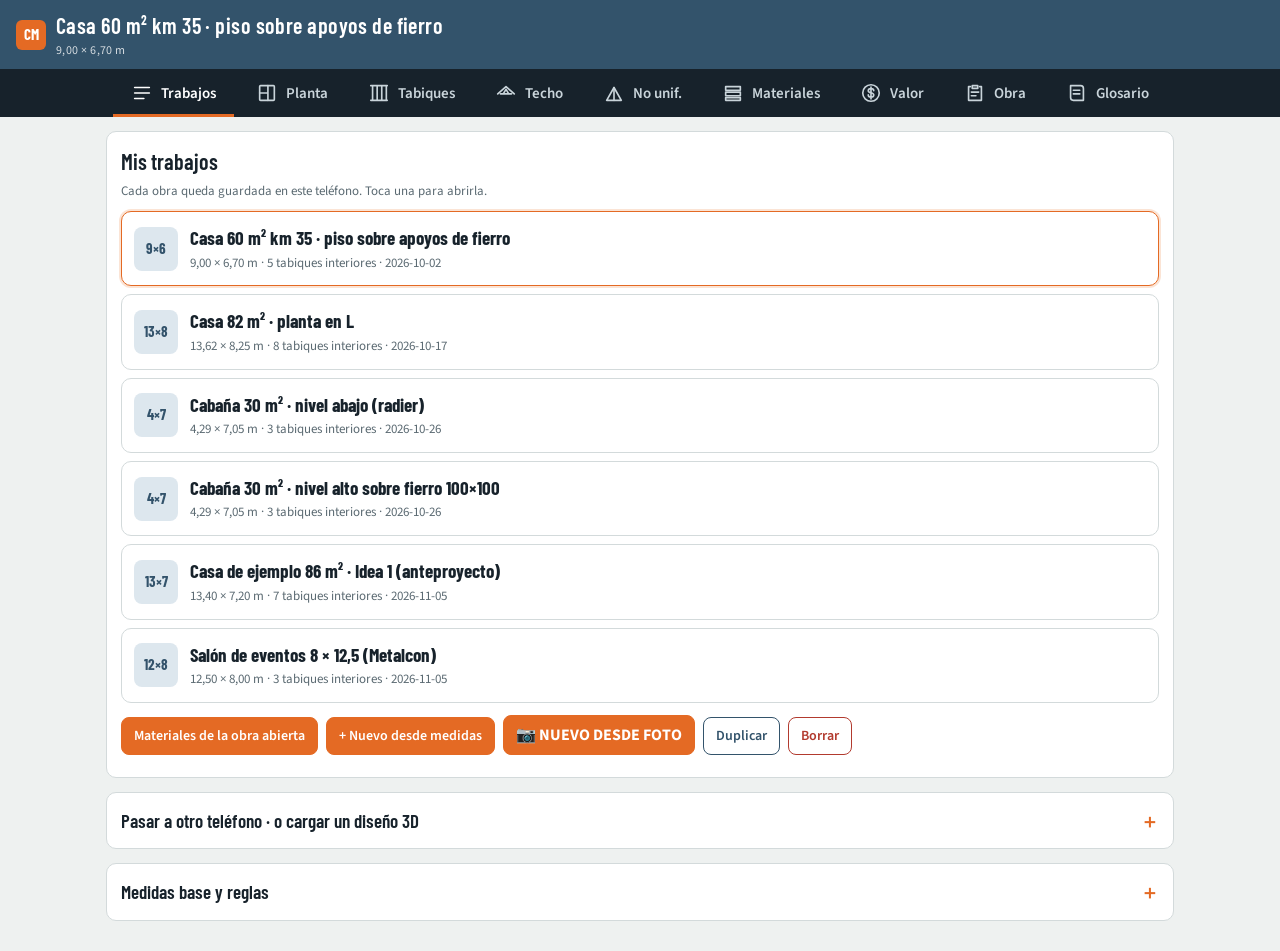
==== commit 65ca1fa8: "cubicador: corrige el rotulo a 60 m2 segun planta y contrato Co-Authored-By: Claude Opus 5.5 <norepl" ====
--- a/cubicador/index.html
+++ b/cubicador/index.html
@@ -573,13 +573,13 @@
   'El programa no verifica que la planta cierre: confía en los largos ingresados.',
   'Por fuera la plancha baja 3 a 4 cm bajo el piso para tapar la unión y que no filtre agua; por eso se usa de 2,40 a 2,44 en un muro de 2,40 (Cristian). La OSB 1,22 × 2,44 va VERTICAL y el internit exterior 1,20 × 2,40 va HORIZONTAL encima, para cruzar las juntas y que no queden aperturas (Cristian). Muros oeste y sur llevan ese internit (contrato).',
   'Planchas de muro: una fila a lo alto (alto 2,40). En la esquina la OSB no descuenta el traslape con el muro vecino. Una plancha cortada por un vano se cuenta entera; los recortes no se reaprovechan entre muros.',
-  'Forro interior por cara: terciado ranurado 1,22 × 2,44, internit 1,20 × 2,40 o volcanita 1,20 × 2,40. La grilla de cada cara sigue el ancho de su plancha. En la casa de ejemplo: terciado en general e internit en baños y cocina (contrato); el cielo es de volcanita.',
+  'Forro interior por cara: terciado ranurado 1,22 × 2,44, internit 1,20 × 2,40 o volcanita 1,20 × 2,40. La grilla de cada cara sigue el ancho de su plancha. En la casa 60 m² km 35: terciado en general e internit en baños y cocina (contrato); el cielo es de volcanita.',
   'Cielo: el ángulo perimetral rodea cada habitación (tiras de 3 m, los sobrantes se usan en otro lado de la misma obra). La primera omega va a 40 de la pared y luego cada 40 a eje; en la pared apoya el perimetral. Omegas en perfiles de 6 m; un tramo más largo se empalma sin contar traslape.',
   'Plancha acanalada 0,851 × largo; útil = ancho − 2 rolones (≈0,70). Si una plancha alcanza la caída con 5 cm de margen, va una sola; si no, dos traslapadas (Cristian). Se coloca primero toda la línea de abajo y la de arriba se monta encima, con unos 50 cm de traslape que deben caer sobre una costanera, para que no entre agua. La costanera más alta va a 12 cm de la cumbrera por cada lado, para atornillar el caballete.',
   'Cercha reticulada tupida (Cristian, 2-oct): una W con solo 4 diagonales no da la rigidez ni aguanta la carga. Cada caída lleva al menos 8 elementos: montante junto al borde para amarrar el ángulo, y montante + diagonal en cada paño (5 paños de 0,67 en 3,35). Diagonales tipo Pratt: van hacia el centro y bajo el peso del techo trabajan a tracción, por eso aguantan con perfil liviano (confirmado con la teoría de cerchas; con viento que levanta el techo se invierten los esfuerzos). Separación entre cerchas 1,00 desde el borde (Cintac: máx. 1,20).',
   'Diagonales en C 90 para aprovechar los despuntes de los pies derechos (se puede cambiar a C 60). El cordón inferior mayor a 6 m se empalma sobre el apoyo con traslape.',
   'Aleros: 30 cm al frente y en los costados, sin alero atrás (contrato). Costados (Cristian): la omega estructural sigue de largo; en la caída, perfil U atornillado desde arriba con el lado cerrado hacia afuera para recibir el internit; abajo, omegas de cielo del ancho del alero cada 40 tomadas al perimetral. El U se asumió U 92 ⚠️. El bajo alero del frente se armó igual ⚠️ por confirmar. Costaneras: omega estructural cada 55 cm (contrato). Faltan: cruz de San Andrés entre cerchas, estabilizadores, frontones y bajo alero.',
-  'Pendiente del muro real de la casa de ejemplo: las cotas 1,12 y 2,31 de tu ejemplo todavía no las explica ninguna regla.'
+  'Pendiente del muro real de la casa 60 m² km 35: las cotas 1,12 y 2,31 de tu ejemplo todavía no las explica ninguna regla.'
 ];
 const P=Object.fromEntries(PARAMS.map(p=>[p[0],p[2]]));
 
@@ -1964,7 +1964,7 @@
 }
 const cerG1=n=>n.toFixed(1).replace('.',',');
 // ÁNGULOS DE CORTE (v0.18b, revisor + Cristian): salen de la geometría de la cercha, no son fijos. «fuera de escuadra» = cuánto se gira el corte
-// respecto de un corte recto. Ej. casa de ejemplo (19,7°): cumbrera y alero a plomo 19,7°; montantes recto abajo y 19,7° arriba.
+// respecto de un corte recto. Ej. casa 60 m² km 35 (19,7°): cumbrera y alero a plomo 19,7°; montantes recto abajo y 19,7° arriba.
 function cerCortes(T,z){ const {L,half,h}=T, ang=T.ang, g=cerG1, dir=(a,b)=>Math.atan2(b[1]-a[1],b[0]-a[0])*180/Math.PI;
   const entre=(d1,d2)=>{ let d=Math.abs(d1-d2)%180; return Math.min(d,180-d); };
   const w=z.inst[0];
@@ -2167,7 +2167,7 @@
 
 /* ---------- trabajos guardados ---------- */
 const KT='cubicador-trabajos-v1';
-const SYL={"id":"casa-ejemplo","nombre":"Casa 64 m² · piso sobre apoyos de fierro","fecha":"2026-10-02","planta":{"ancho":900,"fondo":670,"forroBase":"terciado","intExt":["C","D"],"tabiques":[{"nombre":"Tabique central","perfil":90,"o":"h","eje":315,"desde":0,"hasta":900,"fijo":true},{"nombre":"T1 dormitorio 1 / baños","perfil":60,"o":"v","eje":385,"desde":0,"hasta":315},{"nombre":"T2 baños / dormitorio 2","perfil":60,"o":"v","eje":577,"desde":0,"hasta":315},{"nombre":"T3 entre baños","perfil":60,"o":"h","eje":175,"desde":385,"hasta":577},{"nombre":"T4 muro corto cocina","perfil":60,"o":"v","eje":287,"desde":561,"hasta":670}],"vanos":[{"muro":"A","tipo":"ventana","desde":269.9,"ancho":60,"alto":140},{"muro":"A","tipo":"ventana","desde":502.9,"ancho":60,"alto":60},{"muro":"B","tipo":"ventana","desde":100,"ancho":120,"alto":100},{"muro":"B","tipo":"ventana","desde":410.3,"ancho":160,"alto":140,"fijo":true},{"muro":"C","tipo":"puerta","desde":122,"ancho":160,"alto":210,"fijo":true},{"muro":"C","tipo":"ventana","desde":427.9,"ancho":60,"alto":140},{"muro":"C","tipo":"puerta","desde":522.8,"ancho":85,"alto":205},{"muro":"C","tipo":"ventana","desde":722.8,"ancho":140,"alto":60,"cab":180},{"muro":"D","tipo":"puerta","desde":245.4,"ancho":75,"alto":205},{"muro":"D","tipo":"ventana","desde":450.3,"ancho":120,"alto":100},{"muro":"T0","tipo":"puerta","desde":283.9,"ancho":75,"alto":205},{"muro":"T0","tipo":"puerta","desde":482,"ancho":75,"alto":205},{"muro":"T0","tipo":"puerta","desde":593.3,"ancho":75,"alto":205},{"muro":"T1","tipo":"puerta","desde":11.7,"ancho":75,"alto":205}],"recintos":[{"nombre":"Dormitorio 1","tipo":"dormitorio","x":200,"y":150},{"nombre":"Baño 1","tipo":"baño","x":480,"y":90},{"nombre":"Baño 2","tipo":"baño","x":480,"y":250},{"nombre":"Dormitorio 2","tipo":"dormitorio","x":740,"y":150},{"nombre":"Living - comedor - cocina","tipo":"living","x":600,"y":500}],"zonas":[{"tipo":"cocina","x0":0,"y0":319.5,"x1":295,"y1":670}],"techo":{"on":true,"caidas":"frente","alto":120,"sep":100,"alero":30,"aleroAtras":0,"aleroLat":30,"cost":55,"trasl":40,"panos":5,"webs":90,"cumb":12},"base":{"dirPiso":"corto","entramado":"metalcon","perfilPiso":90}},"p":{}};
+const SYL={"id":"casa-ejemplo","nombre":"Casa 60 m² km 35 · piso sobre apoyos de fierro","fecha":"2026-10-02","planta":{"ancho":900,"fondo":670,"forroBase":"terciado","intExt":["C","D"],"tabiques":[{"nombre":"Tabique central","perfil":90,"o":"h","eje":315,"desde":0,"hasta":900,"fijo":true},{"nombre":"T1 dormitorio 1 / baños","perfil":60,"o":"v","eje":385,"desde":0,"hasta":315},{"nombre":"T2 baños / dormitorio 2","perfil":60,"o":"v","eje":577,"desde":0,"hasta":315},{"nombre":"T3 entre baños","perfil":60,"o":"h","eje":175,"desde":385,"hasta":577},{"nombre":"T4 muro corto cocina","perfil":60,"o":"v","eje":287,"desde":561,"hasta":670}],"vanos":[{"muro":"A","tipo":"ventana","desde":269.9,"ancho":60,"alto":140},{"muro":"A","tipo":"ventana","desde":502.9,"ancho":60,"alto":60},{"muro":"B","tipo":"ventana","desde":100,"ancho":120,"alto":100},{"muro":"B","tipo":"ventana","desde":410.3,"ancho":160,"alto":140,"fijo":true},{"muro":"C","tipo":"puerta","desde":122,"ancho":160,"alto":210,"fijo":true},{"muro":"C","tipo":"ventana","desde":427.9,"ancho":60,"alto":140},{"muro":"C","tipo":"puerta","desde":522.8,"ancho":85,"alto":205},{"muro":"C","tipo":"ventana","desde":722.8,"ancho":140,"alto":60,"cab":180},{"muro":"D","tipo":"puerta","desde":245.4,"ancho":75,"alto":205},{"muro":"D","tipo":"ventana","desde":450.3,"ancho":120,"alto":100},{"muro":"T0","tipo":"puerta","desde":283.9,"ancho":75,"alto":205},{"muro":"T0","tipo":"puerta","desde":482,"ancho":75,"alto":205},{"muro":"T0","tipo":"puerta","desde":593.3,"ancho":75,"alto":205},{"muro":"T1","tipo":"puerta","desde":11.7,"ancho":75,"alto":205}],"recintos":[{"nombre":"Dormitorio 1","tipo":"dormitorio","x":200,"y":150},{"nombre":"Baño 1","tipo":"baño","x":480,"y":90},{"nombre":"Baño 2","tipo":"baño","x":480,"y":250},{"nombre":"Dormitorio 2","tipo":"dormitorio","x":740,"y":150},{"nombre":"Living - comedor - cocina","tipo":"living","x":600,"y":500}],"zonas":[{"tipo":"cocina","x0":0,"y0":319.5,"x1":295,"y1":670}],"techo":{"on":true,"caidas":"frente","alto":120,"sep":100,"alero":30,"aleroAtras":0,"aleroLat":30,"cost":55,"trasl":40,"panos":5,"webs":90,"cumb":12},"base":{"dirPiso":"corto","entramado":"metalcon","perfilPiso":90}},"p":{}};
 function casaVacia(nombre,ancho,fondo){ return {id:Date.now().toString(36),nombre,fecha:new Date().toISOString().slice(0,10),
   planta:{ancho,fondo,forroBase:'terciado',intExt:[],tabiques:[],vanos:[],recintos:[{nombre:'Casa',tipo:'living',x:ancho/2,y:fondo/2}],zonas:[],
   techo:{on:false,alto:120,sep:100,alero:30,aleroAtras:0,aleroLat:30,cost:55,trasl:40,panos:5,webs:90,cumb:12}},p:{}}; }
@@ -2175,7 +2175,7 @@
 if(!D||!D.trabajos||!D.trabajos.length) D={trabajos:[JSON.parse(JSON.stringify(SYL))],abierto:SYL.id};
 const guardar=()=>{ try{ localStorage.setItem(KT,JSON.stringify(D)); }catch(e){} };
 // arreglo de datos del ejemplo guardado en teléfonos con versiones anteriores (4-oct): puerta del muro D de 0,75 según el
-// plano, y la base de la casa de ejemplo fija en «lado corto» (los 33 pollos que definió Cristian)
+// plano, y la base de la casa 60 m² km 35 fija en «lado corto» (los 33 pollos que definió Cristian)
 D.trabajos.forEach(t=>{ if(t.id!=='casa-ejemplo'||t.fix0410) return; (t.planta.vanos||[]).forEach(v=>{ if(v.muro==='D'&&v.tipo==='puerta'&&v.ancho===85) v.ancho=75; });
   t.planta.base=Object.assign({dirPiso:'corto',entramado:'metalcon',perfilPiso:90},t.planta.base||{}); t.fix0410=true; guardar(); });
 // 10-oct (Cristian): la ventana del lavaplatos (muro C, frente) es horizontal 1,40 × 0,60, alféizar a 1,20 y dintel a 1,80
@@ -3311,7 +3311,7 @@
   document.querySelectorAll('#s-trabajos details').forEach(d=>{ const c=d.closest('.card'); if(c) c.style.display='none'; });
   $('#nuevo').textContent='+ Obra nueva';
   // obra nueva: solo el nombre (la planta queda de ejemplo; la cubicación se hace en el Cubicador)
-  $('#nuevo').onclick=()=>{ const m=$('#msg-trab'); m.innerHTML=`Nombre de la obra <input type="text" id="nv-n" placeholder="Ej.: Casa Los Alerces" style="width:220px"> <button class="b pri" id="nv-ok">Crear</button>`;
+  $('#nuevo').onclick=()=>{ const m=$('#msg-trab'); m.innerHTML=`Nombre de la obra <input type="text" id="nv-n" placeholder="Ej.: Casa 60 m² km 35" style="width:220px"> <button class="b pri" id="nv-ok">Crear</button>`;
     $('#nv-ok').onclick=()=>{ const n=$('#nv-n').value.trim(); if(!n) return; const t=casaVacia(n,900,670); t.soloRegistro=true; D.trabajos.unshift(t); D.abierto=t.id; guardar(); m.textContent=''; todo(); ir('obra'); }; };
 }
 function todo(){ pintarLista(); pintarForms(); pintarFotoCtrl(); calcularYMostrar(); pintarObra(); }
